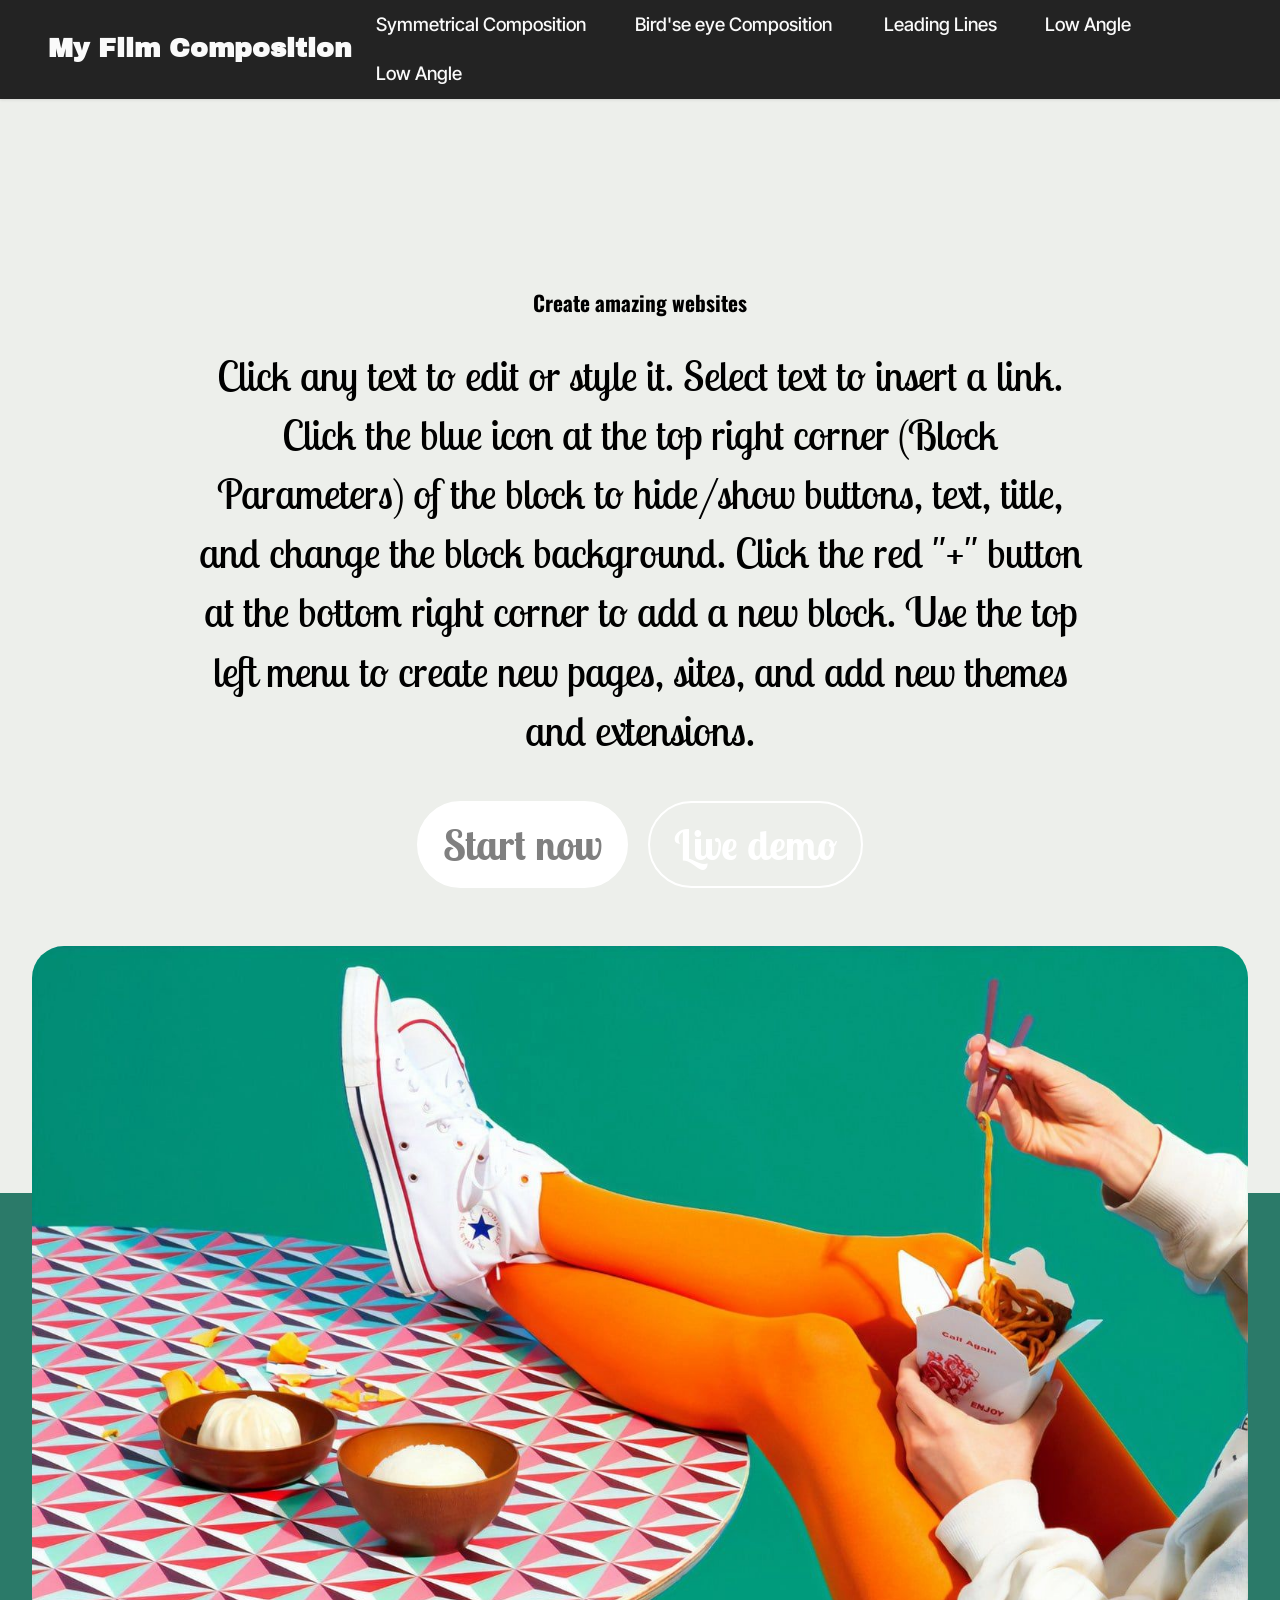
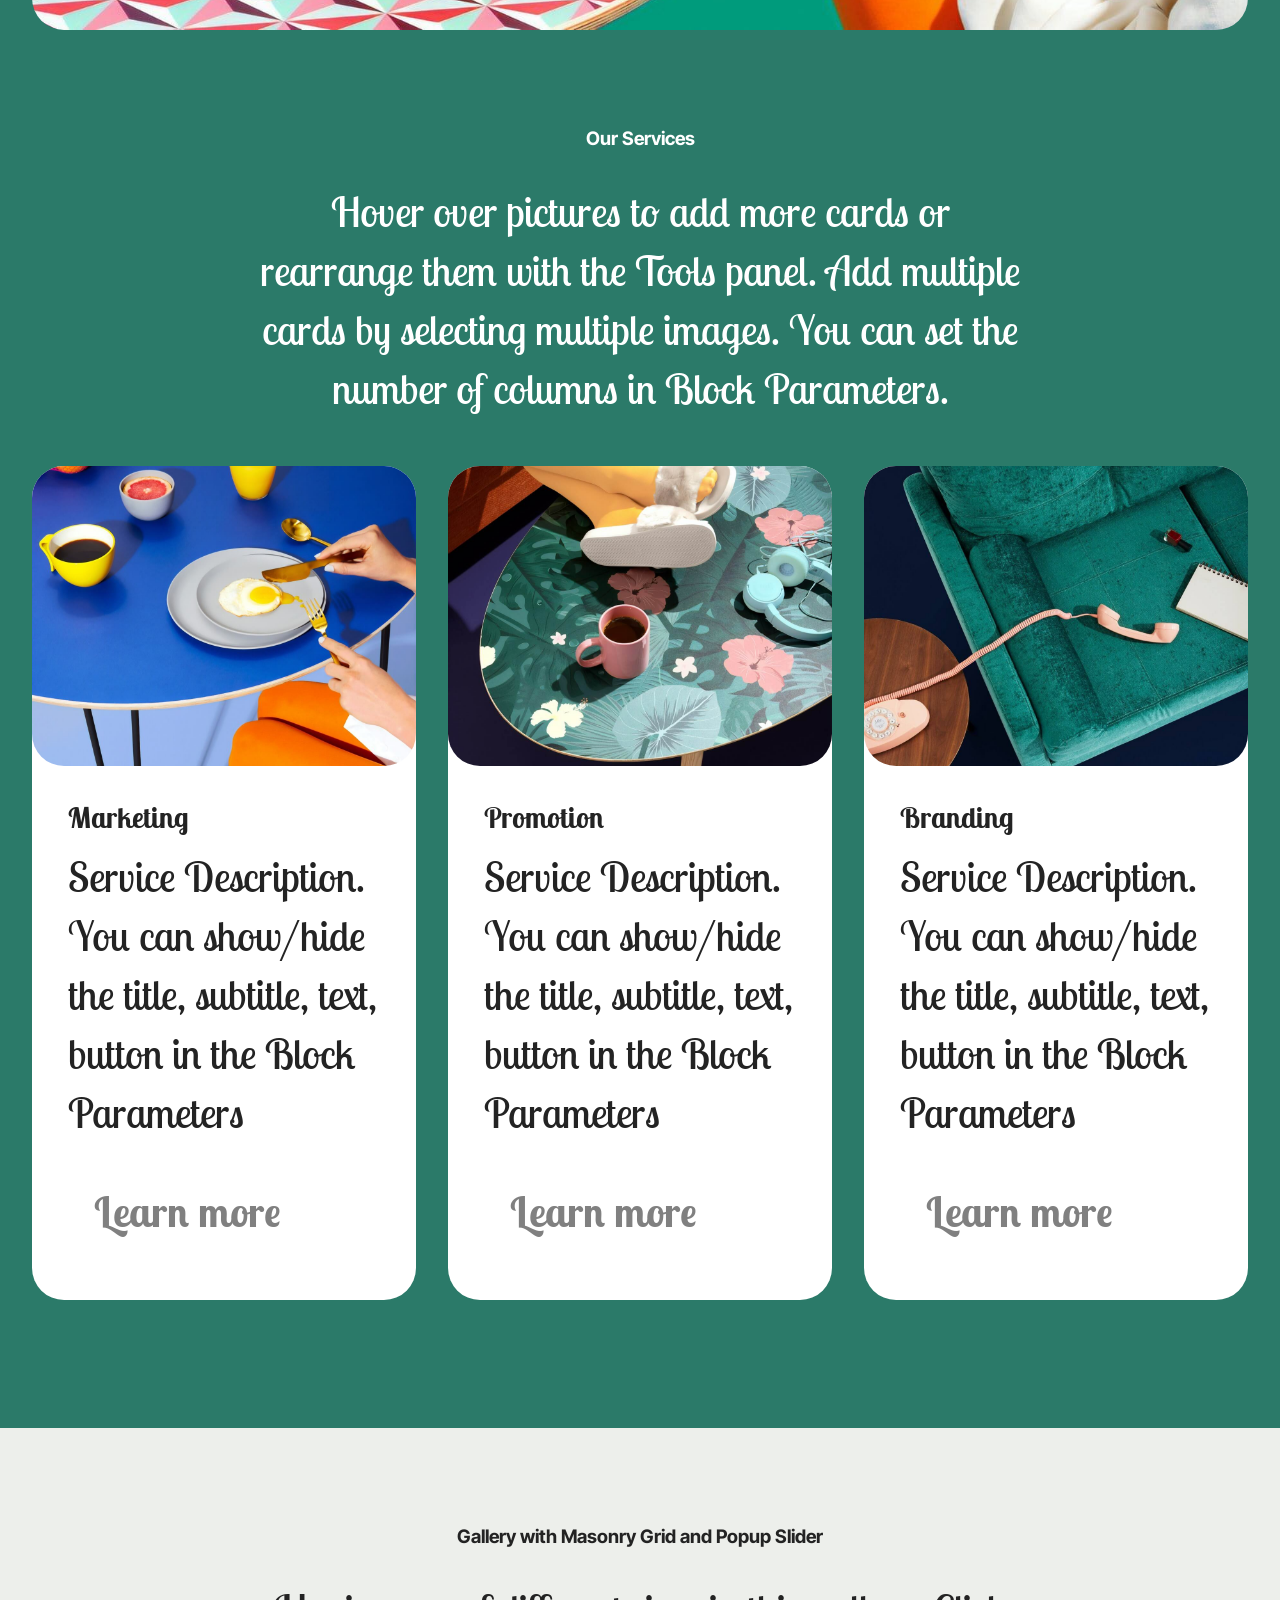
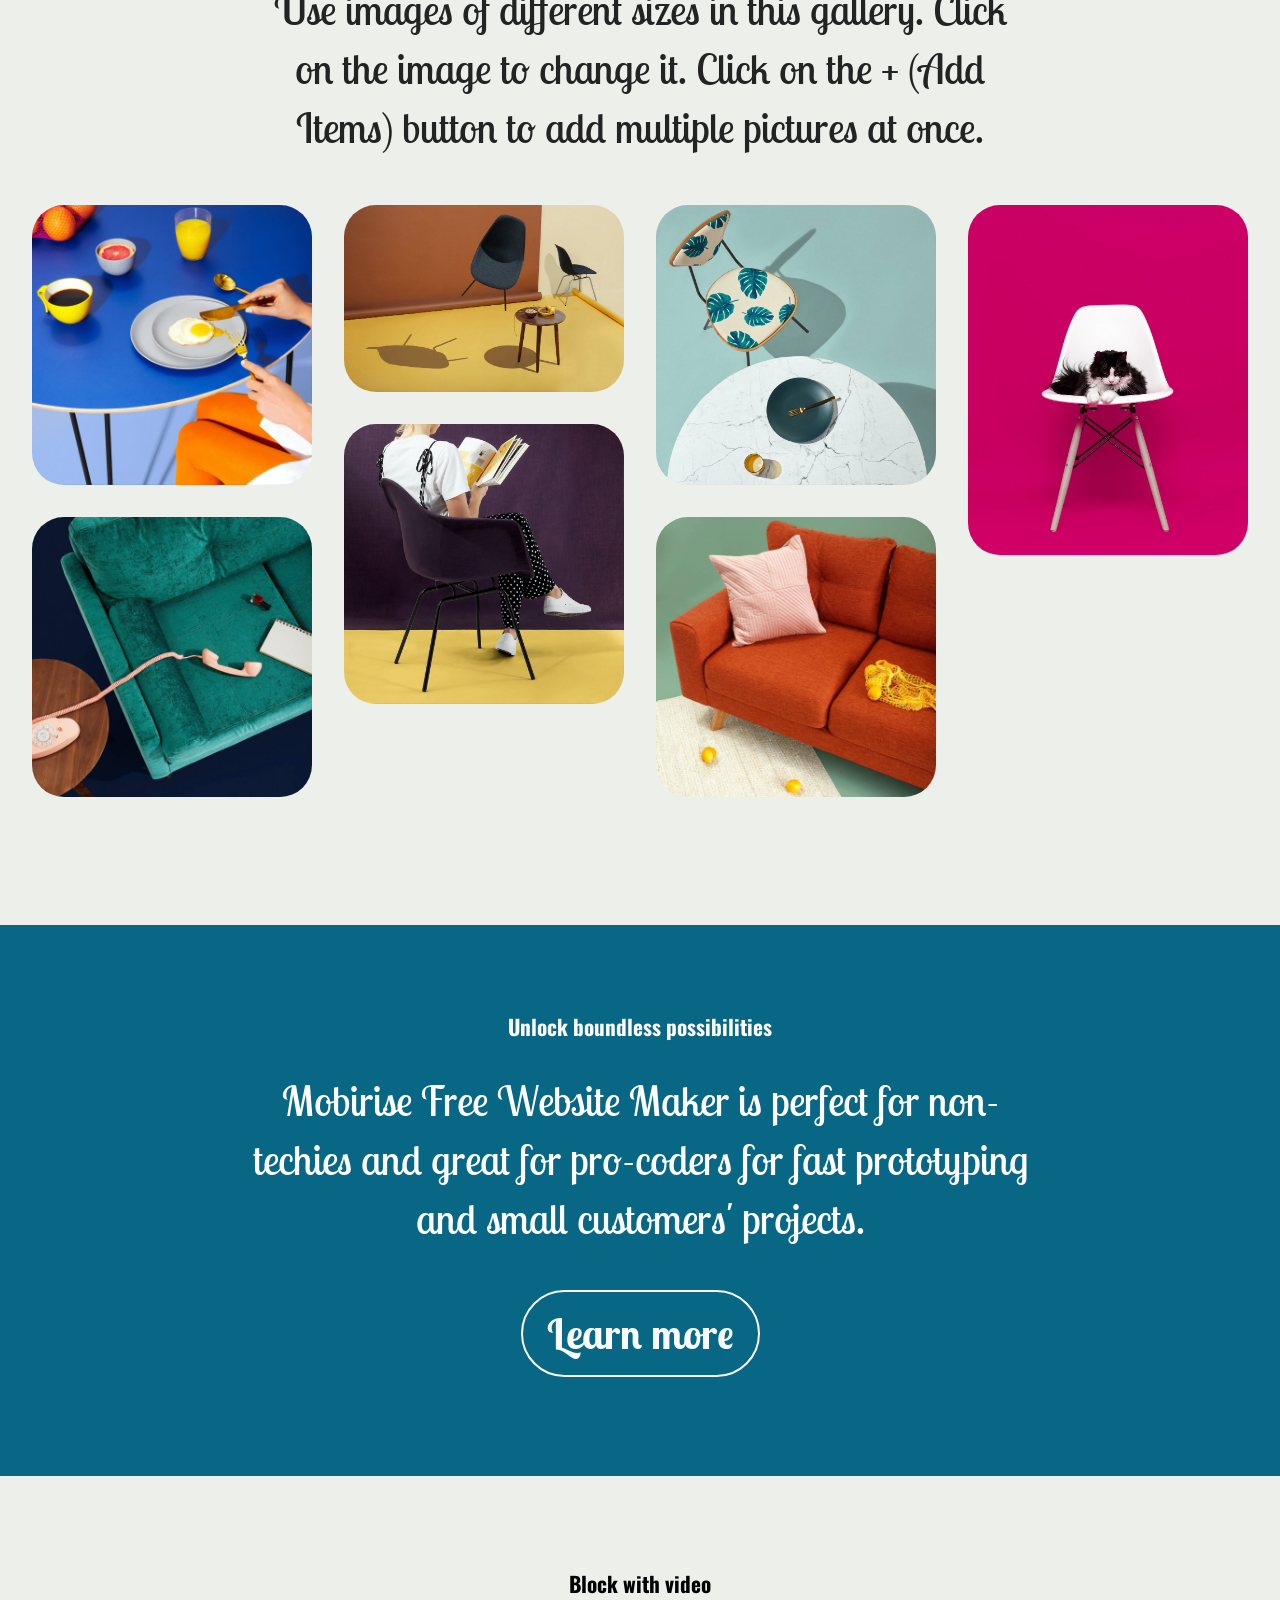
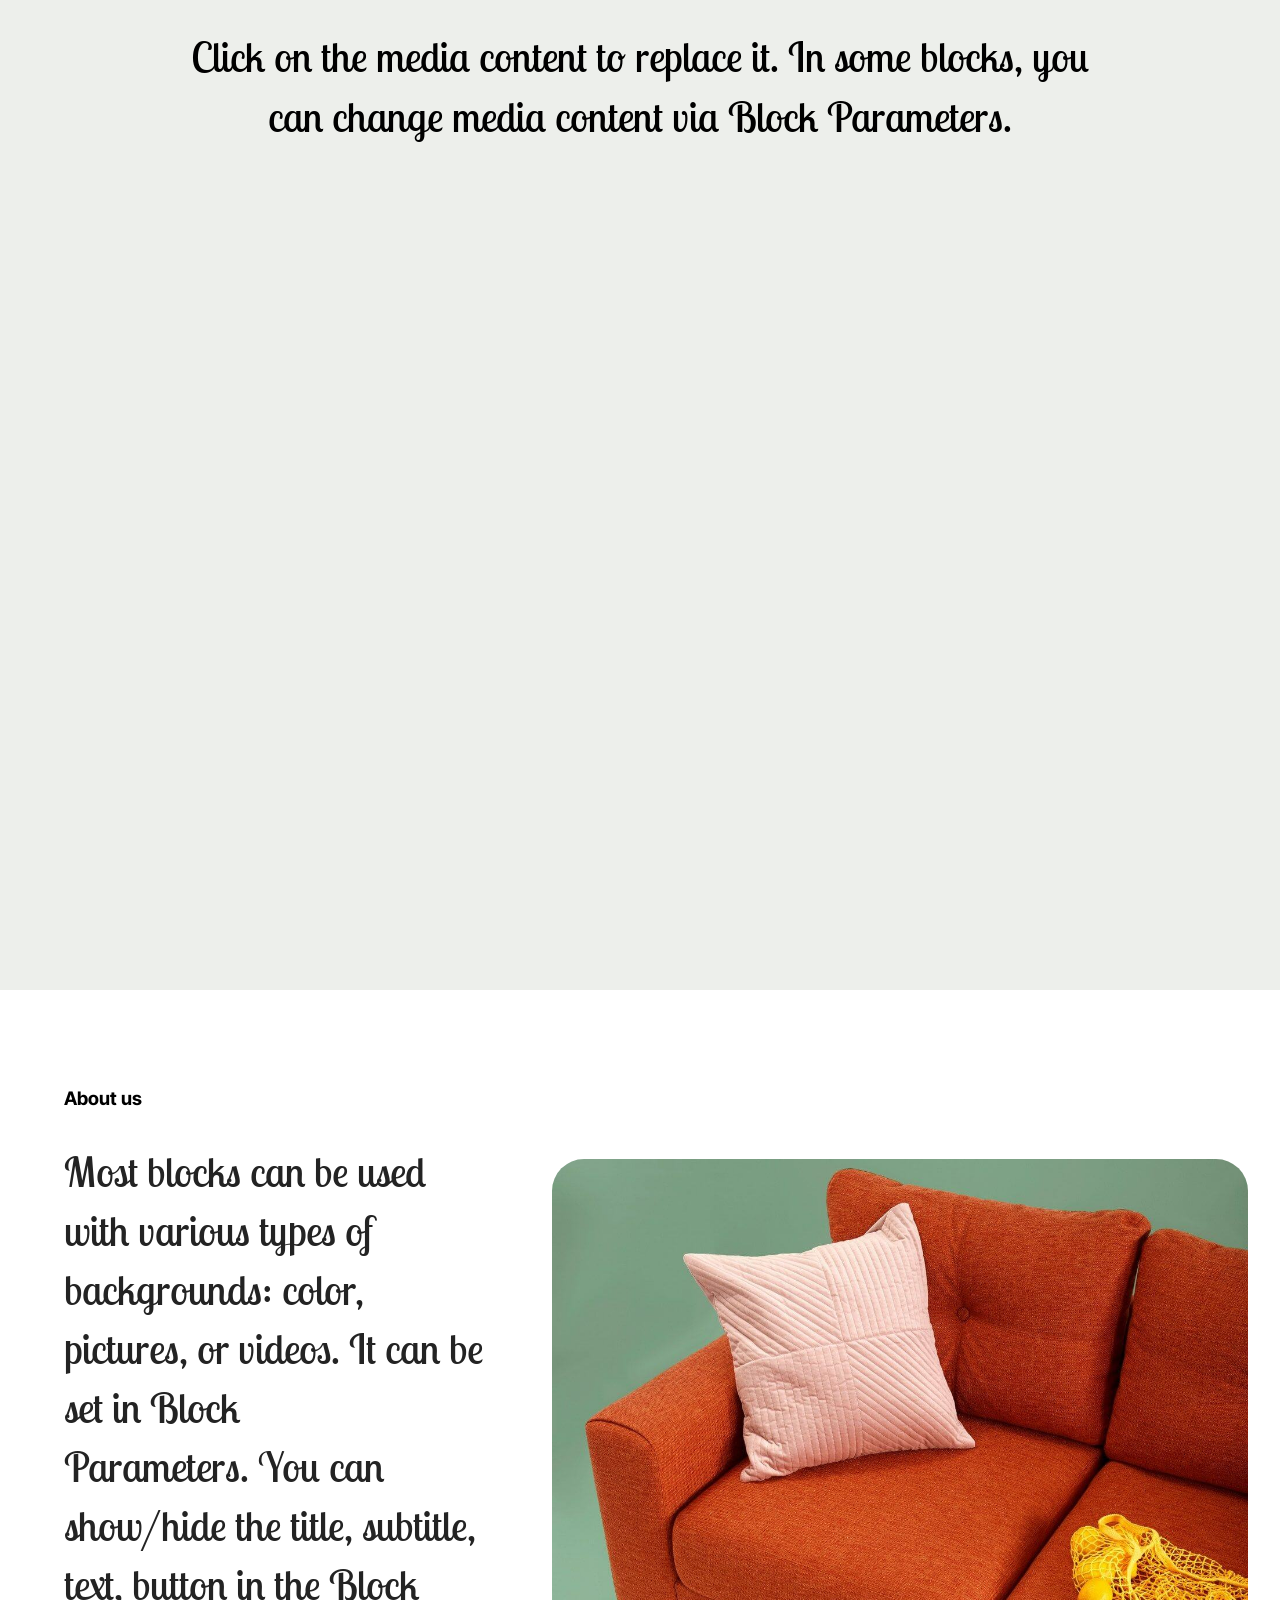
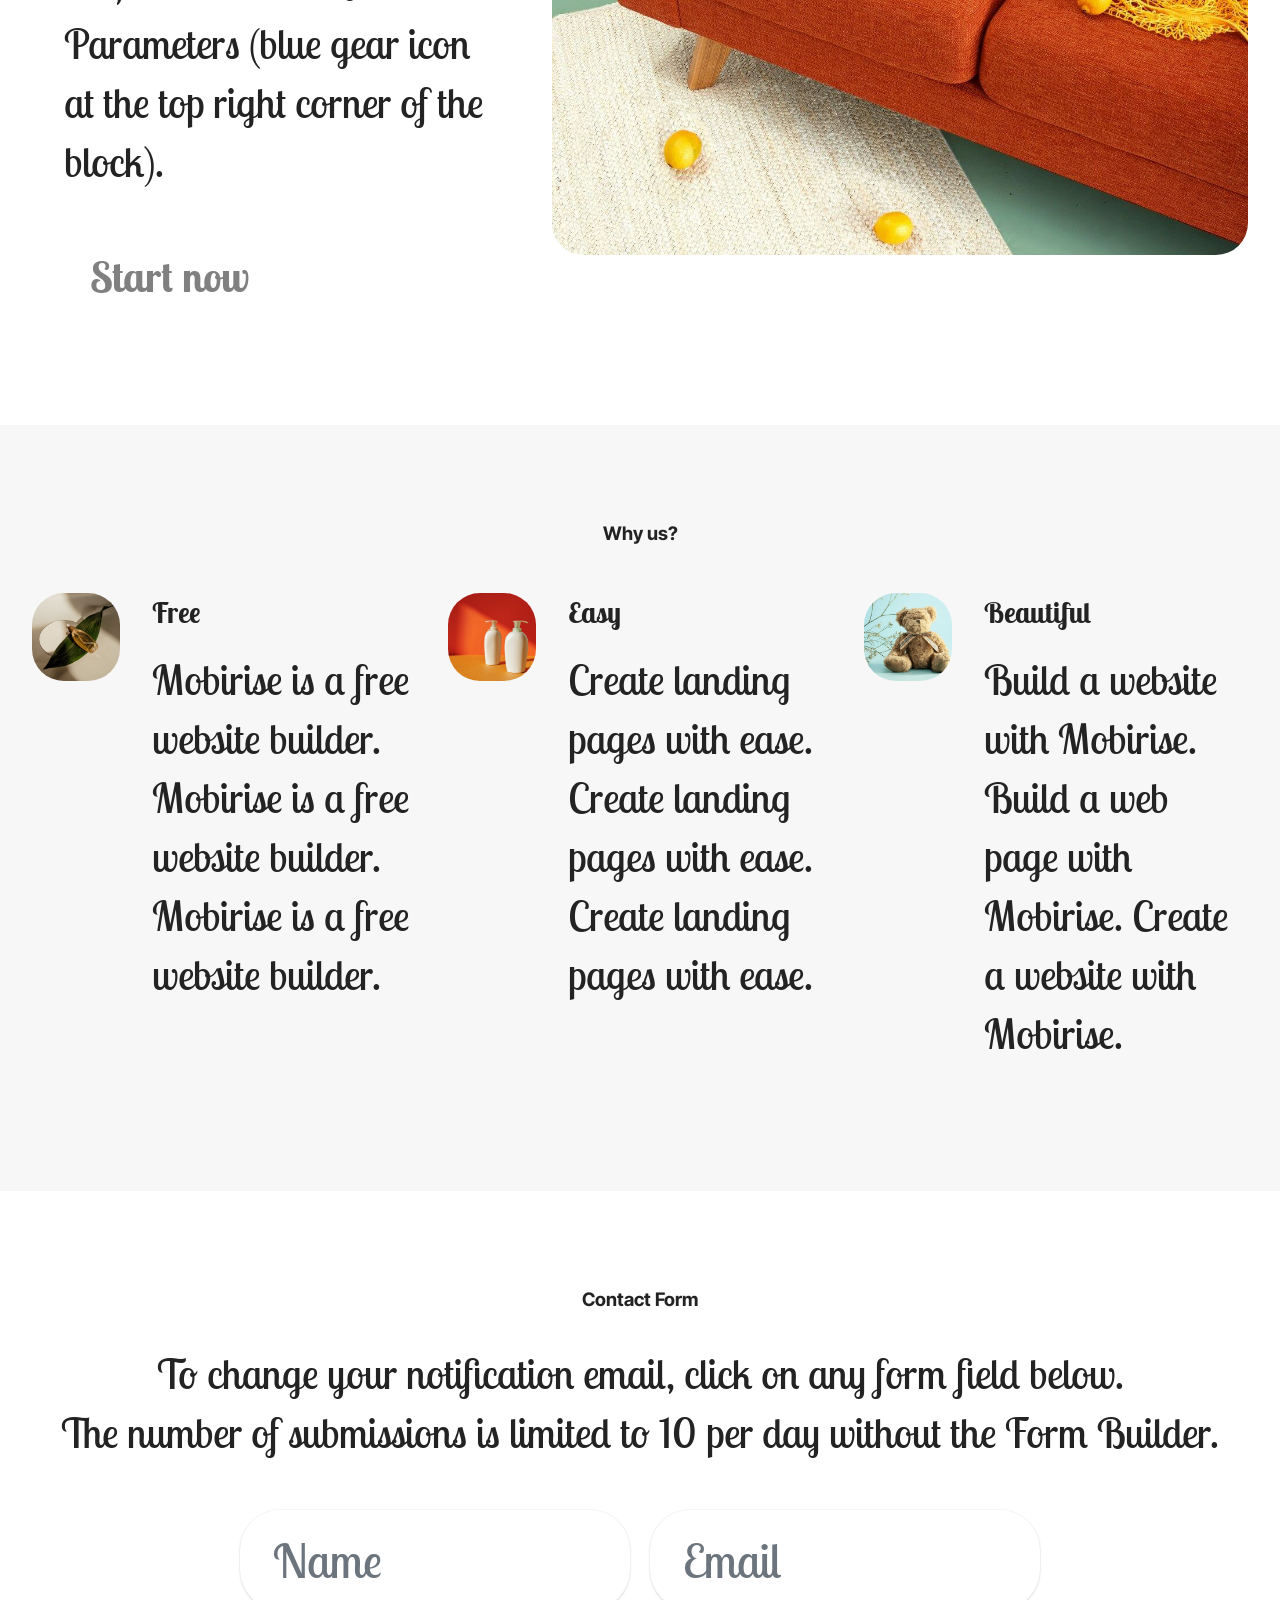
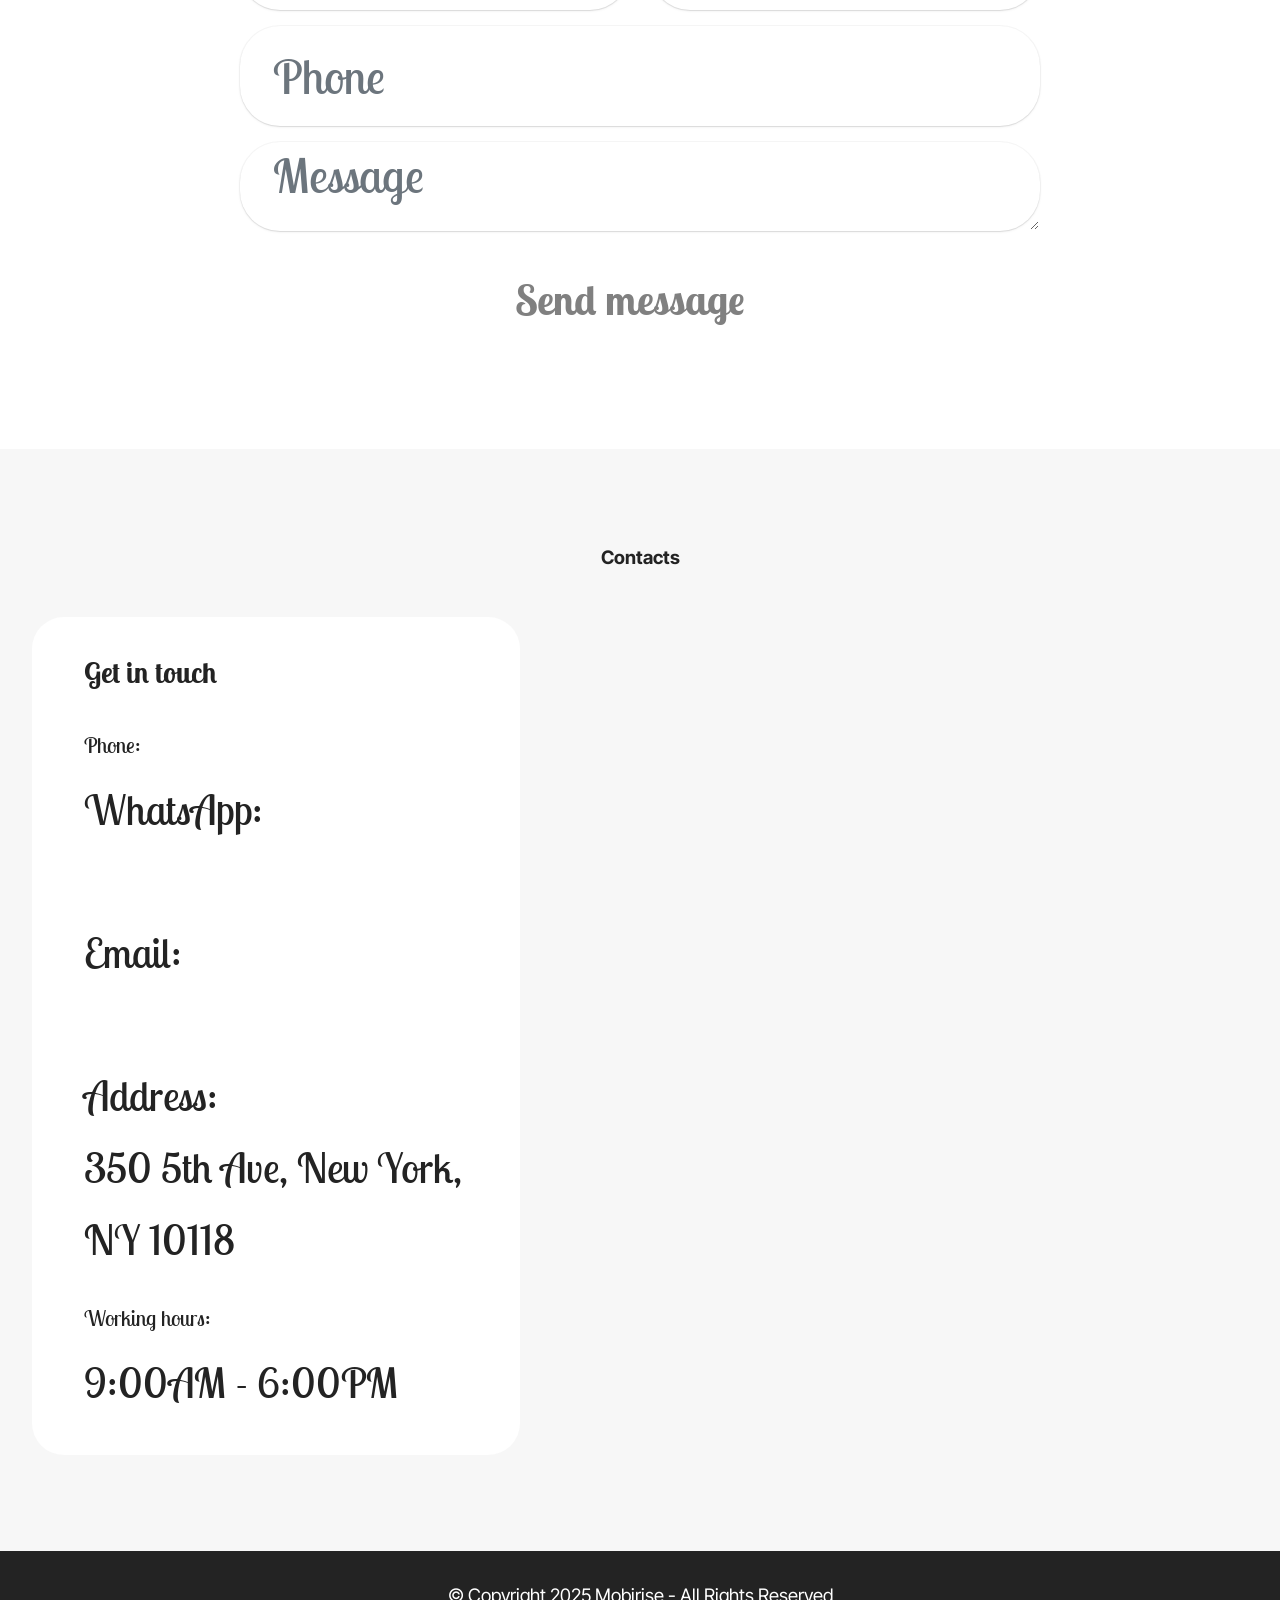
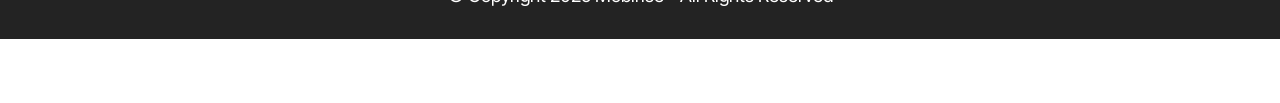
==== index.html @ 464c7217 "create github pages" ====
<!DOCTYPE html>
<html  >
<head>
  <!-- Site made with Mobirise Website Builder v6.1.12, https://mobirise.com -->
  <meta charset="UTF-8">
  <meta http-equiv="X-UA-Compatible" content="IE=edge">
  <meta name="generator" content="Mobirise v6.1.12, mobirise.com">
  <meta name="viewport" content="width=device-width, initial-scale=1, minimum-scale=1">
  <link rel="shortcut icon" href="assets/images/logo.png" type="image/x-icon">
  <meta name="description" content="">
  
  
  <title>Home</title>
  <link rel="stylesheet" href="assets/web/assets/mobirise-icons2/mobirise2.css">
  <link rel="stylesheet" href="assets/bootstrap/css/bootstrap.min.css">
  <link rel="stylesheet" href="assets/animatecss/animate.css">
  <link rel="stylesheet" href="assets/dropdown/css/style.css">
  <link rel="stylesheet" href="assets/socicon/css/styles.css">
  <link rel="stylesheet" href="assets/theme/css/style.css">
  <link rel="stylesheet" href="assets/gallery/style.css">
  <link rel="preload" href="https://fonts.googleapis.com/css?family=Oswald:200,300,400,500,600,700&display=swap" as="style" onload="this.onload=null;this.rel='stylesheet'">
  <noscript><link rel="stylesheet" href="https://fonts.googleapis.com/css?family=Oswald:200,300,400,500,600,700&display=swap"></noscript>
  <link rel="preload" href="https://fonts.googleapis.com/css?family=Inter+Tight:100,200,300,400,500,600,700,800,900,100i,200i,300i,400i,500i,600i,700i,800i,900i&display=swap" as="style" onload="this.onload=null;this.rel='stylesheet'">
  <noscript><link rel="stylesheet" href="https://fonts.googleapis.com/css?family=Inter+Tight:100,200,300,400,500,600,700,800,900,100i,200i,300i,400i,500i,600i,700i,800i,900i&display=swap"></noscript>
  <link rel="preload" href="https://fonts.googleapis.com/css?family=Lobster+Two:400,400i,700,700i&display=swap" as="style" onload="this.onload=null;this.rel='stylesheet'">
  <noscript><link rel="stylesheet" href="https://fonts.googleapis.com/css?family=Lobster+Two:400,400i,700,700i&display=swap"></noscript>
  <link rel="preload" href="https://fonts.googleapis.com/css?family=Archivo+Black:400&display=swap" as="style" onload="this.onload=null;this.rel='stylesheet'">
  <noscript><link rel="stylesheet" href="https://fonts.googleapis.com/css?family=Archivo+Black:400&display=swap"></noscript>
  <link rel="preload" as="style" href="assets/mobirise/css/mbr-additional.css?v=YV7Cbn"><link rel="stylesheet" href="assets/mobirise/css/mbr-additional.css?v=YV7Cbn" type="text/css">

  
  
  
</head>
<body>
  
  <section data-bs-version="5.1" class="menu menu1 cid-vgb3vVoBI4" once="menu" id="menu1-23">
    

    <nav class="navbar navbar-dropdown navbar-expand-lg">
        <div class="container">
            <div class="navbar-brand">
                
                <span class="navbar-caption-wrap"><a class="navbar-caption text-white display-4" href="https://mobiri.se">My Film Composition</a></span>
            </div>
            <button class="navbar-toggler" type="button" data-toggle="collapse" data-bs-toggle="collapse" data-target="#navbarSupportedContent" data-bs-target="#navbarSupportedContent" aria-controls="navbarNavAltMarkup" aria-expanded="false" aria-label="Toggle navigation">
                <div class="hamburger">
                    <span></span>
                    <span></span>
                    <span></span>
                    <span></span>
                </div>
            </button>
            <div class="collapse navbar-collapse" id="navbarSupportedContent">
                <ul class="navbar-nav nav-dropdown nav-right" data-app-modern-menu="true"><li class="nav-item"><a class="nav-link link text-white display-2" href="https://mobiri.se">Symmetrical Composition</a>
                    </li><li class="nav-item"><a class="nav-link link text-white display-2" href="https://mobiri.se">Bird'se eye Composition&nbsp;</a></li><li class="nav-item"><a class="nav-link link text-white display-2" href="https://mobiri.se">Leading Lines</a></li><li class="nav-item"><a class="nav-link link text-white display-2" href="https://mobiri.se">Low Angle</a></li><li class="nav-item"><a class="nav-link link text-white display-2" href="https://mobiri.se">Low Angle</a></li></ul>
                
                
            </div>
        </div>
    </nav>
</section>

<section data-bs-version="5.1" class="header5 cid-tJS6uM4N87" id="header05-1">
	

	
	
	<div class="topbg"></div>
	<div class="align-center container">
		<div class="row justify-content-center">
			<div class="col-md-12 col-lg-9">
				<h1 class="mbr-section-title mbr-fonts-style mb-4 display-1"><strong>Create amazing websites</strong></h1>
				<p class="mbr-text mbr-fonts-style mb-4 display-7">Click any text to edit or style it. Select text to insert a link.
<br>Click the blue icon at the top right corner (Block Parameters) of the block to hide/show buttons, text, title, and change the block background. Click the red "+" button at the bottom right corner to add a new block. Use the top left menu to create new pages, sites, and add new themes and extensions.</p>
				<div class="mbr-section-btn mt-3"><a class="btn btn-primary display-7" href="index.html#form02-6">Start now</a> <a class="btn btn-primary-outline display-7" href="index.html#gallery02-v">Live demo</a></div>
			</div>
		</div>
		<div class="row mt-5 justify-content-center">
			<div class="col-12 col-lg-12">
				<img src="assets/images/11.jpg" alt="Mobirise Website Builder" title="">
			</div>
		</div>
	</div>
</section>

<section data-bs-version="5.1" class="features4 cid-tMlEXTHLbS" id="features04-w">
	
	
	<div class="container">
		<div class="row justify-content-center">
			<div class="col-12 content-head">
				<div class="mbr-section-head mb-5">
					<h4 class="mbr-section-title mbr-fonts-style align-center mb-0 display-2"><strong>Our Services</strong></h4>
					<h5 class="mbr-section-subtitle mbr-fonts-style align-center mb-0 mt-4 display-7">Hover over pictures to add more cards or rearrange them with the Tools panel. Add multiple cards by selecting multiple images. You can set the number of columns in Block Parameters.</h5>
					
				</div>
			</div>
		</div>
		<div class="row">
			<div class="item features-image col-12 col-md-6 col-lg-4">
				<div class="item-wrapper">
					<div class="item-img">
						<img src="assets/images/gallery03.jpg" alt="Mobirise Website Builder">
					</div>
					<div class="item-content">
						<h5 class="item-title mbr-fonts-style display-5">
							<strong>Marketing</strong>
						</h5>
						
						<p class="mbr-text mbr-fonts-style display-7">
							Service Description. You can show/hide the title, subtitle, text, button in the Block Parameters
						</p>
						<div class="mbr-section-btn item-footer"><a href="" class="btn item-btn btn-primary display-7">Learn more</a></div>
					</div>

				</div>
			</div>
			<div class="item features-image col-12 col-md-6 col-lg-4">
				<div class="item-wrapper">
					<div class="item-img">
						<img src="assets/images/gallery05.jpg" alt="Mobirise Website Builder">
					</div>
					<div class="item-content">
						<h5 class="item-title mbr-fonts-style display-5">
							<strong>Promotion</strong>
						</h5>
						
						<p class="mbr-text mbr-fonts-style display-7">
							Service Description. You can show/hide the title, subtitle, text, button in the Block Parameters
						</p>
						<div class="mbr-section-btn item-footer"><a href="" class="btn item-btn btn-primary display-7">Learn more</a></div>
					</div>
				</div>
			</div>
			<div class="item features-image col-12 col-md-6 col-lg-4">
				<div class="item-wrapper">
					<div class="item-img">
						<img src="assets/images/gallery02.jpg" alt="Mobirise Website Builder">
					</div>
					<div class="item-content">
						<h5 class="item-title mbr-fonts-style display-5">
							<strong>Branding</strong>
						</h5>
						
						<p class="mbr-text mbr-fonts-style display-7">
							Service Description. You can show/hide the title, subtitle, text, button in the Block Parameters<br>
						</p>
						<div class="mbr-section-btn item-footer"><a href="" class="btn item-btn btn-primary display-7">Learn more</a></div>
					</div>
				</div>
			</div>
		</div>
	</div>
</section>

<section data-bs-version="5.1" class="gallery1 mbr-gallery cid-tMlDYtQ5fF" id="gallery02-v">
    

    
    

    <div class="container-fluid">
        <div class="row justify-content-center">
            <div class="col-12 content-head">
                <div class="mbr-section-head mb-5">
                    <h3 class="mbr-section-title mbr-fonts-style align-center m-0 display-2"><strong>Gallery with Masonry Grid and Popup Slider</strong></h3>
                    <h4 class="mbr-section-subtitle mbr-fonts-style align-center mb-0 mt-4 display-7">Use images of different sizes in this gallery. Click on the image to change it. Click on the + (Add Items) button to add multiple pictures at once.</h4>
                </div>
            </div>
        </div>
        <div class="row mbr-gallery mbr-masonry" data-masonry="{&quot;percentPosition&quot;: true }">
            <div class="col-12 col-md-6 col-lg-3 item gallery-image">
                <div class="item-wrapper" data-toggle="modal" data-bs-toggle="modal" data-target="#vgifbFQbcs-modal" data-bs-target="#vgifbFQbcs-modal">
                    <img class="w-100" src="assets/images/gallery03.jpg" alt="Mobirise Website Builder" data-slide-to="0" data-bs-slide-to="0" data-target="#lb-vgifbFQbcs" data-bs-target="#lb-vgifbFQbcs">
                    <div class="icon-wrapper">
                        <span class="mobi-mbri mobi-mbri-search mbr-iconfont mbr-iconfont-btn"></span>
                    </div>
                </div>
                
            </div>
            <div class="col-12 col-md-6 col-lg-3 item gallery-image">
                <div class="item-wrapper" data-toggle="modal" data-bs-toggle="modal" data-target="#vgifbFQbcs-modal" data-bs-target="#vgifbFQbcs-modal">
                    <img class="w-100" src="assets/images/gallery13.jpg" alt="Mobirise Website Builder" data-slide-to="1" data-bs-slide-to="1" data-target="#lb-vgifbFQbcs" data-bs-target="#lb-vgifbFQbcs">
                    <div class="icon-wrapper">
                        <span class="mobi-mbri mobi-mbri-search mbr-iconfont mbr-iconfont-btn"></span>
                    </div>
                </div>
                
            </div>
            <div class="col-12 col-md-6 col-lg-3 item gallery-image">
                <div class="item-wrapper" data-toggle="modal" data-bs-toggle="modal" data-target="#vgifbFQbcs-modal" data-bs-target="#vgifbFQbcs-modal">
                    <img class="w-100" src="assets/images/gallery10.jpg" alt="Mobirise Website Builder" data-slide-to="2" data-bs-slide-to="2" data-target="#lb-vgifbFQbcs" data-bs-target="#lb-vgifbFQbcs">
                    <div class="icon-wrapper">
                        <span class="mobi-mbri mobi-mbri-search mbr-iconfont mbr-iconfont-btn"></span>
                    </div>
                </div>
                
            </div>
            <div class="col-12 col-md-6 col-lg-3 item gallery-image">
                <div class="item-wrapper" data-toggle="modal" data-bs-toggle="modal" data-target="#vgifbFQbcs-modal" data-bs-target="#vgifbFQbcs-modal">
                    <img class="w-100" src="assets/images/gallery08.jpg" alt="Mobirise Website Builder" data-slide-to="3" data-bs-slide-to="3" data-target="#lb-vgifbFQbcs" data-bs-target="#lb-vgifbFQbcs">
                    <div class="icon-wrapper">
                        <span class="mobi-mbri mobi-mbri-search mbr-iconfont mbr-iconfont-btn"></span>
                    </div>
                </div>
                
            </div>
            <div class="col-12 col-md-6 col-lg-3 item gallery-image">
                <div class="item-wrapper" data-toggle="modal" data-bs-toggle="modal" data-target="#vgifbFQbcs-modal" data-bs-target="#vgifbFQbcs-modal">
                    <img class="w-100" src="assets/images/gallery06.jpg" alt="Mobirise Website Builder" data-slide-to="4" data-bs-slide-to="4" data-target="#lb-vgifbFQbcs" data-bs-target="#lb-vgifbFQbcs">
                    <div class="icon-wrapper">
                        <span class="mobi-mbri mobi-mbri-search mbr-iconfont mbr-iconfont-btn"></span>
                    </div>
                </div>
                
            </div>
            <div class="col-12 col-md-6 col-lg-3 item gallery-image">
                <div class="item-wrapper" data-toggle="modal" data-bs-toggle="modal" data-target="#vgifbFQbcs-modal" data-bs-target="#vgifbFQbcs-modal">
                    <img class="w-100" src="assets/images/gallery02.jpg" alt="Mobirise Website Builder" data-slide-to="5" data-bs-slide-to="5" data-target="#lb-vgifbFQbcs" data-bs-target="#lb-vgifbFQbcs">
                    <div class="icon-wrapper">
                        <span class="mobi-mbri mobi-mbri-search mbr-iconfont mbr-iconfont-btn"></span>
                    </div>
                </div>
                
            </div>
            <div class="col-12 col-md-6 col-lg-3 item gallery-image">
                <div class="item-wrapper" data-toggle="modal" data-bs-toggle="modal" data-target="#vgifbFQbcs-modal" data-bs-target="#vgifbFQbcs-modal">
                    <img class="w-100" src="assets/images/gallery01.jpg" alt="Mobirise Website Builder" data-slide-to="6" data-bs-slide-to="6" data-target="#lb-vgifbFQbcs" data-bs-target="#lb-vgifbFQbcs">
                    <div class="icon-wrapper">
                        <span class="mobi-mbri mobi-mbri-search mbr-iconfont mbr-iconfont-btn"></span>
                    </div>
                </div>
                
            </div>
        </div>

        <div class="modal mbr-slider" tabindex="-1" role="dialog" aria-hidden="true" id="vgifbFQbcs-modal">
            <div class="modal-dialog" role="document">
                <div class="modal-content">
                    <div class="modal-body">
                        <div class="carousel slide" id="lb-vgifbFQbcs" data-interval="5000" data-bs-interval="5000">
                            <div class="carousel-inner">
                                <div class="carousel-item active">
                                    <img class="d-block w-100" src="assets/images/gallery03.jpg" alt="Mobirise Website Builder">
                                </div>
                                <div class="carousel-item">
                                    <img class="d-block w-100" src="assets/images/gallery13.jpg" alt="Mobirise Website Builder">
                                </div>
                                <div class="carousel-item">
                                    <img class="d-block w-100" src="assets/images/gallery10.jpg" alt="Mobirise Website Builder">
                                </div>
                                <div class="carousel-item">
                                    <img class="d-block w-100" src="assets/images/gallery08.jpg" alt="Mobirise Website Builder">
                                </div>
                                <div class="carousel-item">
                                    <img class="d-block w-100" src="assets/images/gallery06.jpg" alt="Mobirise Website Builder">
                                </div>
                                <div class="carousel-item">
                                    <img class="d-block w-100" src="assets/images/gallery02.jpg" alt="Mobirise Website Builder">
                                </div>
                                <div class="carousel-item">
                                    <img class="d-block w-100" src="assets/images/gallery01.jpg" alt="Mobirise Website Builder">
                                </div>
                            </div>
                            <ol class="carousel-indicators">
                                <li data-slide-to="0" data-bs-slide-to="0" class="active" data-target="#lb-vgifbFQbcs" data-bs-target="#lb-vgifbFQbcs"></li>
                                <li data-slide-to="1" data-bs-slide-to="1" data-target="#lb-vgifbFQbcs" data-bs-target="#lb-vgifbFQbcs"></li>
                                <li data-slide-to="2" data-bs-slide-to="2" data-target="#lb-vgifbFQbcs" data-bs-target="#lb-vgifbFQbcs"></li>
                                <li data-slide-to="3" data-bs-slide-to="3" data-target="#lb-vgifbFQbcs" data-bs-target="#lb-vgifbFQbcs"></li>
                                <li data-slide-to="4" data-bs-slide-to="4" data-target="#lb-vgifbFQbcs" data-bs-target="#lb-vgifbFQbcs"></li>
                                <li data-slide-to="5" data-bs-slide-to="5" data-target="#lb-vgifbFQbcs" data-bs-target="#lb-vgifbFQbcs"></li>
                                <li data-slide-to="6" data-bs-slide-to="6" data-target="#lb-vgifbFQbcs" data-bs-target="#lb-vgifbFQbcs"></li>
                            </ol>
                            <a role="button" href="" class="close" data-dismiss="modal" data-bs-dismiss="modal" aria-label="Close">
                            </a>
                            <a class="carousel-control-prev carousel-control" role="button" data-slide="prev" data-bs-slide="prev" href="#lb-vgifbFQbcs">
                                <span class="mobi-mbri mobi-mbri-arrow-prev" aria-hidden="true"></span>
                                <span class="sr-only visually-hidden">Previous</span>
                            </a>
                            <a class="carousel-control-next carousel-control" role="button" data-slide="next" data-bs-slide="next" href="#lb-vgifbFQbcs">
                                <span class="mobi-mbri mobi-mbri-arrow-next" aria-hidden="true"></span>
                                <span class="sr-only visually-hidden">Next</span>
                            </a>
                        </div>
                    </div>
                </div>
            </div>
        </div>
    </div>
</section>

<section data-bs-version="5.1" class="header09 cid-tLAX5BnXkJ" id="header09-q">
	
	
	<div class="container">
		<div class="row">
			<div class="content-wrap col-12 col-md-8">
				<h1 class="mbr-section-title mbr-fonts-style mbr-white mb-4 display-1"><strong>Unlock boundless possibilities</strong></h1>
				
				<p class="mbr-fonts-style mbr-text mbr-white mb-4 display-7">
					Mobirise Free Website Maker is perfect for non-techies and great for pro-coders for fast prototyping and small customers' projects.
				</p>
				<div class="mbr-section-btn"><a class="btn btn-white-outline display-7" href="https://mobiri.se">Learn more</a></div>
			</div>
		</div>
	</div>
</section>

<section data-bs-version="5.1" class="header7 cid-tLeaLmEeFr" id="header07-h">
  

  
  
  
  <div class="align-center container">
    <div class="row justify-content-center">
      <div class="col-md-12 col-lg-9 mb-5">
        <h1 class="mbr-section-title mbr-fonts-style display-1"><strong>Block with video</strong>
        </h1>
        <p class="mbr-text mbr-fonts-style mt-4 display-7">
          Click on the media content to replace it. In some blocks, you can change media content via Block Parameters.
        </p>
        
      </div>
    </div>

    <div class="row justify-content-center">
      <div class="mbr-figure col-12 col-md-12"><iframe class="mbr-embedded-video" src="https://www.youtube.com/embed/sGpPgQeEyOc?rel=0&amp;amp;mute=1&amp;showinfo=0&amp;autoplay=1&amp;loop=1&amp;playlist=sGpPgQeEyOc" width="1280" height="720" frameborder="0" allowfullscreen></iframe></div>
    </div>
  </div>
</section>

<section data-bs-version="5.1" class="header1 cid-tJS9vXDdRK" id="header01-7">
	

	
	

	<div class="container">
		<div class="row justify-content-center">
			<div class="col-12 col-md-12 col-lg-7 image-wrapper">
				<img class="w-100" src="assets/images/gallery01.jpg" alt="Mobirise Website Builder">
			</div>
			<div class="col-12 col-lg col-md-12">
				<div class="text-wrapper align-left">
					<h1 class="mbr-section-title mbr-fonts-style mb-4 display-2"><strong>About us</strong></h1>
					<p class="mbr-text mbr-fonts-style mb-4 display-7">
						Most blocks can be used with various types of backgrounds: color, pictures, or videos. It can be set in Block Parameters.&nbsp;You can show/hide the title, subtitle, text, button in the Block Parameters (blue gear icon at the top right corner of the block).&nbsp;</p>
					<div class="mbr-section-btn mt-3"><a class="btn btn-primary display-7" href="https://mobiri.se">Start now</a></div>
				</div>
			</div>
		</div>
	</div>
</section>

<section data-bs-version="5.1" class="features15 cid-tLek7gQhG7" id="features015-m">
	

	
	
	<div class="container">
		<div class="mbr-section-head mb-5">
			<h4 class="mbr-section-title mbr-fonts-style align-center mb-0 display-2">
			  <strong>Why us?</strong></h4>
			
		  </div>
		<div class="row justify-content-center">
			<div class="item features-without-image col-12 col-lg-4">
				<div class="item-wrapper">
					<div class="img-wrapper">
						<img src="assets/images/shop1.jpg" alt="Mobirise Website Builder">
					</div>
					<div class="card-box">
						<h4 class="card-title mbr-fonts-style mb-3 display-5">
							<strong>Free</strong></h4>
						<h5 class="card-text mbr-fonts-style display-7">
							Mobirise is a free website builder. Mobirise is a free website builder. Mobirise is a free website builder.</h5>
					</div>
				</div>
			</div>
			<div class="item features-without-image col-12 col-lg-4">
				<div class="item-wrapper">
					<div class="img-wrapper">
						<img src="assets/images/shop2.jpg" alt="Mobirise Website Builder">
					</div>
					<div class="card-box">
						<h4 class="card-title mbr-fonts-style mb-3 display-5">
							<strong>Easy</strong></h4>
						<h5 class="card-text mbr-fonts-style display-7">
							Create landing pages with ease. Create landing pages with ease. Create landing pages with ease.<br><br></h5>
					</div>
				</div>
			</div>
			<div class="item features-without-image col-12 col-lg-4">
				<div class="item-wrapper">
					<div class="img-wrapper">
						<img src="assets/images/shop3.jpg" alt="Mobirise Website Builder">
					</div>
					<div class="card-box">
						<h4 class="card-title mbr-fonts-style mb-3 display-5">
							<strong>Beautiful</strong></h4>
						<h5 class="card-text mbr-fonts-style display-7">
							Build a website with Mobirise. Build a web page with Mobirise. Create a website with Mobirise.</h5>
					</div>
				</div>
			</div>
		</div>
	</div>
</section>

<section data-bs-version="5.1" class="form5 cid-tJS9pBcTSa" id="form02-6">
    
    
    <div class="container">
        <div class="mbr-section-head mb-5">
            <h3 class="mbr-section-title mbr-fonts-style align-center mb-0 display-2">
                <strong>Contact Form</strong></h3>
            <h4 class="mbr-section-subtitle mbr-fonts-style align-center mb-0 mt-4 display-7">To change your notification email, click on any form field below.
<div>The number of submissions is limited to 10 per day without the Form Builder.</div></h4>
        </div>
        <div class="row justify-content-center mt-4">
            <div class="col-lg-8 mx-auto mbr-form" data-form-type="formoid">
                <form action="https://mobirise.eu/" method="POST" class="mbr-form form-with-styler" data-form-title="Form Name"><input type="hidden" name="email" data-form-email="true" value="3XVCpi0D7E2KkG/jWIAMeldDr5DflPBEH3zA8+BGq7LogwvgXGWP8mJzhzg/aREriXx7KLOPr1YLtqJZxGGQhu6hMKKDWwiJuguxnoL2iDiwvytYsQJr/PRgm7le0Y1V">
                    <div class="row">
                        <div hidden="hidden" data-form-alert="" class="alert alert-success col-12">Thanks for filling out the form!</div>
                        <div hidden="hidden" data-form-alert-danger="" class="alert alert-danger col-12">
                            Oops...! some problem!
                        </div>
                    </div>
                    <div class="dragArea row">
                        <div class="col-md col-sm-12 form-group mb-3" data-for="name">
                            <input type="text" name="name" placeholder="Name" data-form-field="name" class="form-control" value="" id="name-form02-6">
                        </div>
                        <div class="col-md col-sm-12 form-group mb-3" data-for="email">
                            <input type="email" name="email" placeholder="Email" data-form-field="email" class="form-control" value="" id="email-form02-6">
                        </div>
                        <div class="col-12 form-group mb-3" data-for="phone">
                            <input type="tel" name="phone" placeholder="Phone" data-form-field="phone" class="form-control" value="" id="phone-form02-6">
                        </div>
                        <div class="col-12 form-group mb-3" data-for="textarea">
                            <textarea name="textarea" placeholder="Message" data-form-field="textarea" class="form-control" id="textarea-form02-6"></textarea>
                        </div>
                        <div class="col-lg-12 col-md-12 col-sm-12 align-center mbr-section-btn">
                            <button type="submit" class="btn btn-primary display-7">Send message</button>
                        </div>
                    </div>
                </form>
            </div>
        </div>
    </div>
</section>

<section data-bs-version="5.1" class="contacts2 map1 cid-tLdYHD757A" id="contacts02-9">

    

    
    <div class="container">
        <div class="mbr-section-head mb-5">
            <h3 class="mbr-section-title mbr-fonts-style align-center mb-0 display-2">
                <strong>Contacts</strong>
            </h3>
            
        </div>
        <div class="row justify-content-center mt-4">
            <div class="card col-12 col-md-5">
                <div class="card-wrapper">
                    <div class="text-wrapper">
                        <h5 class="cardTitle mbr-fonts-style mb-2 display-5">
                        <strong>Get in touch</strong></h5>
                    <ul class="list mbr-fonts-style display-7">
                        <li class="mbr-text item-wrap"><span style="font-size: 1.4rem;">Phone: </span><a href="tel:+12345678910" class="text-primary" style="font-size: 1.4rem;">0 (800) 123 45 67</a><br></li>
                        <li class="mbr-text item-wrap">WhatsApp: <a href="https://wa.me/12345678910" class="text-primary">0 (800) 123 45 67</a></li>
                        <li class="mbr-text item-wrap">Email: <a href="mailto:info@site.com" class="text-primary">info@site.com</a></li><li class="mbr-text item-wrap"><br></li>
                        <li class="mbr-text item-wrap">Address: </li><li class="mbr-text item-wrap">350 5th Ave, New York, NY 10118</li><li class="mbr-text item-wrap"><span style="font-size: 1.4rem;">Working hours:</span><br></li><li class="mbr-text item-wrap">9:00AM - 6:00PM</li>
                    </ul>
                    </div>
                </div>
            </div>
            <div class="map-wrapper col-12 col-md-7">
                <div class="google-map"><iframe frameborder="0" style="border:0" src="https://www.google.com/maps/embed?pb=!1m14!1m8!1m3!1d6045.3003145248895!2d-73.9884657!3d40.7477229!3m2!1i1024!2i768!4f13.1!3m3!1m2!1s0x89c259a9ac1f1b85%3A0x7e33d1c0e7af3be4!2zMzUwIDV0aCBBdmUsIE5ldyBZb3JrLCBOWSAxMDExOCwg0KHQqNCQ!5e0!3m2!1sru!2sru!4v1689597362021!5m2!1sen!2sen" allowfullscreen=""></iframe></div>
            </div>
        </div>
    </div>
</section>

<section data-bs-version="5.1" class="footer4 cid-vg4W70FBnb" once="footers" id="footer04-20">

    

    

    <div class="container">
        <div class="media-container-row align-center mbr-white">
            <div class="col-12">
                <p class="mbr-text mb-0 mbr-fonts-style display-2">
                    © Copyright 2025 Mobirise - All Rights Reserved
                </p>
            </div>
        </div>
    </div>
</section><section class="display-7" style="padding: 0;align-items: center;justify-content: center;flex-wrap: wrap;    align-content: center;display: flex;position: relative;height: 4rem;"><a href="https://mobiri.se/4654940" style="flex: 1 1;height: 4rem;position: absolute;width: 100%;z-index: 1;"><img alt="" style="height: 4rem;" src="[data-uri]"></a><p style="margin: 0;text-align: center;" class="display-7">&#8204;</p><a style="z-index:1" href="https://mobirise.com/offline-website-builder.html">Offline Website Builder</a></section><script src="assets/bootstrap/js/bootstrap.bundle.min.js"></script>  <script src="assets/smoothscroll/smooth-scroll.js"></script>  <script src="assets/ytplayer/index.js"></script>  <script src="assets/dropdown/js/navbar-dropdown.js"></script>  <script src="assets/masonry/masonry.pkgd.min.js"></script>  <script src="assets/imagesloaded/imagesloaded.pkgd.min.js"></script>  <script src="assets/theme/js/script.js"></script>  <script src="assets/gallery/player.min.js"></script>  <script src="assets/gallery/script.js"></script>  <script src="assets/formoid/formoid.min.js"></script>  
  
  
 <div id="scrollToTop" class="scrollToTop mbr-arrow-up"><a style="text-align: center;"><i class="mbr-arrow-up-icon mbr-arrow-up-icon-cm cm-icon cm-icon-smallarrow-up"></i></a></div>
    <input name="animation" type="hidden">
  </body>
</html>
---- assets/web/assets/mobirise-icons2/mobirise2.css ----
@font-face {
  font-family: 'Moririse2';
  font-display: swap;
  src:  url('mobirise2.eot?f2bix4');
  src:  url('mobirise2.eot?f2bix4#iefix') format('embedded-opentype'),
    url('mobirise2.woff2?f2bix4') format('woff2'),
    url('mobirise2.woff?f2bix4') format('woff'),
    url('mobirise2.ttf?f2bix4') format('truetype'),
    url('mobirise2.svg?f2bix4#mobirise2') format('svg');
  font-weight: normal;
  font-style: normal;
}

[class^="mobi-"], [class*=" mobi-"] {
  /* use !important to prevent issues with browser extensions that change fonts */
  font-family: 'Moririse2' !important;
  speak: none;
  font-style: normal;
  font-weight: normal;
  font-variant: normal;
  text-transform: none;
  line-height: 1;

  /* Better Font Rendering =========== */
  -webkit-font-smoothing: antialiased;
  -moz-osx-font-smoothing: grayscale;
}

.mobi-mbri-add-submenu:before {
  content: "\e900";
}
.mobi-mbri-alert:before {
  content: "\e901";
}
.mobi-mbri-align-center:before {
  content: "\e902";
}
.mobi-mbri-align-justify:before {
  content: "\e903";
}
.mobi-mbri-align-left:before {
  content: "\e904";
}
.mobi-mbri-align-right:before {
  content: "\e905";
}
.mobi-mbri-android:before {
  content: "\e906";
}
.mobi-mbri-apple:before {
  content: "\e907";
}
.mobi-mbri-arrow-down:before {
  content: "\e908";
}
.mobi-mbri-arrow-next:before {
  content: "\e909";
}
.mobi-mbri-arrow-prev:before {
  content: "\e90a";
}
.mobi-mbri-arrow-up:before {
  content: "\e90b";
}
.mobi-mbri-bold:before {
  content: "\e90c";
}
.mobi-mbri-bookmark:before {
  content: "\e90d";
}
.mobi-mbri-bootstrap:before {
  content: "\e90e";
}
.mobi-mbri-briefcase:before {
  content: "\e90f";
}
.mobi-mbri-browse:before {
  content: "\e910";
}
.mobi-mbri-bulleted-list:before {
  content: "\e911";
}
.mobi-mbri-calendar:before {
  content: "\e912";
}
.mobi-mbri-camera:before {
  content: "\e913";
}
.mobi-mbri-cart-add:before {
  content: "\e914";
}
.mobi-mbri-cart-full:before {
  content: "\e915";
}
.mobi-mbri-cash:before {
  content: "\e916";
}
.mobi-mbri-change-style:before {
  content: "\e917";
}
.mobi-mbri-chat:before {
  content: "\e918";
}
.mobi-mbri-clock:before {
  content: "\e919";
}
.mobi-mbri-close:before {
  content: "\e91a";
}
.mobi-mbri-cloud:before {
  content: "\e91b";
}
.mobi-mbri-code:before {
  content: "\e91c";
}
.mobi-mbri-contact-form:before {
  content: "\e91d";
}
.mobi-mbri-credit-card:before {
  content: "\e91e";
}
.mobi-mbri-cursor-click:before {
  content: "\e91f";
}
.mobi-mbri-cust-feedback:before {
  content: "\e920";
}
.mobi-mbri-database:before {
  content: "\e921";
}
.mobi-mbri-delivery:before {
  content: "\e922";
}
.mobi-mbri-desktop:before {
  content: "\e923";
}
.mobi-mbri-devices:before {
  content: "\e924";
}
.mobi-mbri-down:before {
  content: "\e925";
}
.mobi-mbri-download-2:before {
  content: "\e926";
}
.mobi-mbri-download:before {
  content: "\e927";
}
.mobi-mbri-drag-n-drop-2:before {
  content: "\e928";
}
.mobi-mbri-drag-n-drop:before {
  content: "\e929";
}
.mobi-mbri-edit-2:before {
  content: "\e92a";
}
.mobi-mbri-edit:before {
  content: "\e92b";
}
.mobi-mbri-error:before {
  content: "\e92c";
}
.mobi-mbri-extension:before {
  content: "\e92d";
}
.mobi-mbri-features:before {
  content: "\e92e";
}
.mobi-mbri-file:before {
  content: "\e92f";
}
.mobi-mbri-flag:before {
  content: "\e930";
}
.mobi-mbri-folder:before {
  content: "\e931";
}
.mobi-mbri-gift:before {
  content: "\e932";
}
.mobi-mbri-github:before {
  content: "\e933";
}
.mobi-mbri-globe-2:before {
  content: "\e934";
}
.mobi-mbri-globe:before {
  content: "\e935";
}
.mobi-mbri-growing-chart:before {
  content: "\e936";
}
.mobi-mbri-hearth:before {
  content: "\e937";
}
.mobi-mbri-help:before {
  content: "\e938";
}
.mobi-mbri-home:before {
  content: "\e939";
}
.mobi-mbri-hot-cup:before {
  content: "\e93a";
}
.mobi-mbri-idea:before {
  content: "\e93b";
}
.mobi-mbri-image-gallery:before {
  content: "\e93c";
}
.mobi-mbri-image-slider:before {
  content: "\e93d";
}
.mobi-mbri-info:before {
  content: "\e93e";
}
.mobi-mbri-italic:before {
  content: "\e93f";
}
.mobi-mbri-key:before {
  content: "\e940";
}
.mobi-mbri-laptop:before {
  content: "\e941";
}
.mobi-mbri-layers:before {
  content: "\e942";
}
.mobi-mbri-left-right:before {
  content: "\e943";
}
.mobi-mbri-left:before {
  content: "\e944";
}
.mobi-mbri-letter:before {
  content: "\e945";
}
.mobi-mbri-like:before {
  content: "\e946";
}
.mobi-mbri-link:before {
  content: "\e947";
}
.mobi-mbri-lock:before {
  content: "\e948";
}
.mobi-mbri-login:before {
  content: "\e949";
}
.mobi-mbri-logout:before {
  content: "\e94a";
}
.mobi-mbri-magic-stick:before {
  content: "\e94b";
}
.mobi-mbri-map-pin:before {
  content: "\e94c";
}
.mobi-mbri-menu:before {
  content: "\e94d";
}
.mobi-mbri-mobile-2:before {
  content: "\e94e";
}
.mobi-mbri-mobile-horizontal:before {
  content: "\e94f";
}
.mobi-mbri-mobile:before {
  content: "\e950";
}
.mobi-mbri-mobirise:before {
  content: "\e951";
}
.mobi-mbri-more-horizontal:before {
  content: "\e952";
}
.mobi-mbri-more-vertical:before {
  content: "\e953";
}
.mobi-mbri-music:before {
  content: "\e954";
}
.mobi-mbri-new-file:before {
  content: "\e955";
}
.mobi-mbri-numbered-list:before {
  content: "\e956";
}
.mobi-mbri-opened-folder:before {
  content: "\e957";
}
.mobi-mbri-pages:before {
  content: "\e958";
}
.mobi-mbri-paper-plane:before {
  content: "\e959";
}
.mobi-mbri-paperclip:before {
  content: "\e95a";
}
.mobi-mbri-phone:before {
  content: "\e95b";
}
.mobi-mbri-photo:before {
  content: "\e95c";
}
.mobi-mbri-photos:before {
  content: "\e95d";
}
.mobi-mbri-pin:before {
  content: "\e95e";
}
.mobi-mbri-play:before {
  content: "\e95f";
}
.mobi-mbri-plus:before {
  content: "\e960";
}
.mobi-mbri-preview:before {
  content: "\e961";
}
.mobi-mbri-print:before {
  content: "\e962";
}
.mobi-mbri-protect:before {
  content: "\e963";
}
.mobi-mbri-question:before {
  content: "\e964";
}
.mobi-mbri-quote-left:before {
  content: "\e965";
}
.mobi-mbri-quote-right:before {
  content: "\e966";
}
.mobi-mbri-redo:before {
  content: "\e967";
}
.mobi-mbri-refresh:before {
  content: "\e968";
}
.mobi-mbri-responsive-2:before {
  content: "\e969";
}
.mobi-mbri-responsive:before {
  content: "\e96a";
}
.mobi-mbri-right:before {
  content: "\e96b";
}
.mobi-mbri-rocket:before {
  content: "\e96c";
}
.mobi-mbri-sad-face:before {
  content: "\e96d";
}
.mobi-mbri-sale:before {
  content: "\e96e";
}
.mobi-mbri-save:before {
  content: "\e96f";
}
.mobi-mbri-search:before {
  content: "\e970";
}
.mobi-mbri-setting-2:before {
  content: "\e971";
}
.mobi-mbri-setting-3:before {
  content: "\e972";
}
.mobi-mbri-setting:before {
  content: "\e973";
}
.mobi-mbri-share:before {
  content: "\e974";
}
.mobi-mbri-shopping-bag:before {
  content: "\e975";
}
.mobi-mbri-shopping-basket:before {
  content: "\e976";
}
.mobi-mbri-shopping-cart:before {
  content: "\e977";
}
.mobi-mbri-sites:before {
  content: "\e978";
}
.mobi-mbri-smile-face:before {
  content: "\e979";
}
.mobi-mbri-speed:before {
  content: "\e97a";
}
.mobi-mbri-star:before {
  content: "\e97b";
}
.mobi-mbri-success:before {
  content: "\e97c";
}
.mobi-mbri-sun:before {
  content: "\e97d";
}
.mobi-mbri-sun2:before {
  content: "\e97e";
}
.mobi-mbri-tablet-vertical:before {
  content: "\e97f";
}
.mobi-mbri-tablet:before {
  content: "\e980";
}
.mobi-mbri-target:before {
  content: "\e981";
}
.mobi-mbri-timer:before {
  content: "\e982";
}
.mobi-mbri-to-ftp:before {
  content: "\e983";
}
.mobi-mbri-to-local-drive:before {
  content: "\e984";
}
.mobi-mbri-touch-swipe:before {
  content: "\e985";
}
.mobi-mbri-touch:before {
  content: "\e986";
}
.mobi-mbri-trash:before {
  content: "\e987";
}
.mobi-mbri-underline:before {
  content: "\e988";
}
.mobi-mbri-undo:before {
  content: "\e989";
}
.mobi-mbri-unlink:before {
  content: "\e98a";
}
.mobi-mbri-unlock:before {
  content: "\e98b";
}
.mobi-mbri-up-down:before {
  content: "\e98c";
}
.mobi-mbri-up:before {
  content: "\e98d";
}
.mobi-mbri-update:before {
  content: "\e98e";
}
.mobi-mbri-upload-2:before {
  content: "\e98f";
}
.mobi-mbri-upload:before {
  content: "\e990";
}
.mobi-mbri-user-2:before {
  content: "\e991";
}
.mobi-mbri-user:before {
  content: "\e992";
}
.mobi-mbri-users:before {
  content: "\e993";
}
.mobi-mbri-video-play:before {
  content: "\e994";
}
.mobi-mbri-video:before {
  content: "\e995";
}
.mobi-mbri-watch:before {
  content: "\e996";
}
.mobi-mbri-website-theme-2:before {
  content: "\e997";
}
.mobi-mbri-website-theme:before {
  content: "\e998";
}
.mobi-mbri-wifi:before {
  content: "\e999";
}
.mobi-mbri-windows:before {
  content: "\e99a";
}
.mobi-mbri-zoom-in:before {
  content: "\e99b";
}
.mobi-mbri-zoom-out:before {
  content: "\e99c";
}
---- assets/dropdown/css/style.css ----
.navbar-dropdown {
  left: 0;
  padding: 0;
  position: absolute;
  right: 0;
  top: 0;
  transition: all 0.45s ease;
  z-index: 1030;
  background: #282828; }
  .navbar-dropdown .navbar-logo {
    margin-right: 0.8rem;
    transition: margin 0.3s ease-in-out;
    vertical-align: middle; }
    .navbar-dropdown .navbar-logo img {
      height: 3.125rem;
      transition: all 0.3s ease-in-out; }
    .navbar-dropdown .navbar-logo.mbr-iconfont {
      font-size: 3.125rem;
      line-height: 3.125rem; }
  .navbar-dropdown .navbar-caption {
    font-weight: 700;
    white-space: normal;
    vertical-align: -4px;
    line-height: 3.125rem !important; }
    .navbar-dropdown .navbar-caption, .navbar-dropdown .navbar-caption:hover {
      color: inherit;
      text-decoration: none; }
  .navbar-dropdown .mbr-iconfont + .navbar-caption {
    vertical-align: -1px; }
  .navbar-dropdown.navbar-fixed-top {
    position: fixed; }
  .navbar-dropdown .navbar-brand span {
    vertical-align: -4px; }
  .navbar-dropdown.bg-color.transparent {
    background: none; }
  .navbar-dropdown.navbar-short .navbar-brand {
    padding: 0.625rem 0; }
    .navbar-dropdown.navbar-short .navbar-brand span {
      vertical-align: -1px; }
  .navbar-dropdown.navbar-short .navbar-caption {
    line-height: 2.375rem !important;
    vertical-align: -2px; }
  .navbar-dropdown.navbar-short .navbar-logo {
    margin-right: 0.5rem; }
    .navbar-dropdown.navbar-short .navbar-logo img {
      height: 2.375rem; }
    .navbar-dropdown.navbar-short .navbar-logo.mbr-iconfont {
      font-size: 2.375rem;
      line-height: 2.375rem; }
  .navbar-dropdown.navbar-short .mbr-table-cell {
    height: 3.625rem; }
  .navbar-dropdown .navbar-close {
    left: 0.6875rem;
    position: fixed;
    top: 0.75rem;
    z-index: 1000; }
  .navbar-dropdown .hamburger-icon {
    content: "";
    display: inline-block;
    vertical-align: middle;
    width: 16px;
    -webkit-box-shadow: 0 -6px 0 1px #282828,0 0 0 1px #282828,0 6px 0 1px #282828;
    -moz-box-shadow: 0 -6px 0 1px #282828,0 0 0 1px #282828,0 6px 0 1px #282828;
    box-shadow: 0 -6px 0 1px #282828,0 0 0 1px #282828,0 6px 0 1px #282828; }

.dropdown-menu .dropdown-toggle[data-toggle="dropdown-submenu"]::after {
  border-bottom: 0.35em solid transparent;
  border-left: 0.35em solid;
  border-right: 0;
  border-top: 0.35em solid transparent;
  margin-left: 0.3rem; }

.dropdown-menu .dropdown-item:focus {
  outline: 0; }

.nav-dropdown {
  font-size: 0.75rem;
  font-weight: 500;
  height: auto !important; }
  .nav-dropdown .nav-btn {
    padding-left: 1rem; }
  .nav-dropdown .link {
    margin: .667em 1.667em;
    font-weight: 500;
    padding: 0;
    transition: color .2s ease-in-out; }
    .nav-dropdown .link.dropdown-toggle {
      margin-right: 2.583em; }
      .nav-dropdown .link.dropdown-toggle::after {
        margin-left: .25rem;
        border-top: 0.35em solid;
        border-right: 0.35em solid transparent;
        border-left: 0.35em solid transparent;
        border-bottom: 0; }
      .nav-dropdown .link.dropdown-toggle[aria-expanded="true"] {
        margin: 0;
        padding: 0.667em 3.263em  0.667em 1.667em; }
  .nav-dropdown .link::after,
  .nav-dropdown .dropdown-item::after {
    color: inherit; }
  .nav-dropdown .btn {
    font-size: 0.75rem;
    font-weight: 700;
    letter-spacing: 0;
    margin-bottom: 0;
    padding-left: 1.25rem;
    padding-right: 1.25rem; }
  .nav-dropdown .dropdown-menu {
    border-radius: 0;
    border: 0;
    left: 0;
    margin: 0;
    padding-bottom: 1.25rem;
    padding-top: 1.25rem;
    position: relative; }
  .nav-dropdown .dropdown-submenu {
    margin-left: 0.125rem;
    top: 0; }
  .nav-dropdown .dropdown-item {
    font-weight: 500;
    line-height: 2;
    padding: 0.3846em 4.615em 0.3846em 1.5385em;
    position: relative;
    transition: color .2s ease-in-out, background-color .2s ease-in-out; }
    .nav-dropdown .dropdown-item::after {
      margin-top: -0.3077em;
      position: absolute;
      right: 1.1538em;
      top: 50%; }
    .nav-dropdown .dropdown-item:focus, .nav-dropdown .dropdown-item:hover {
      background: none; }

@media (max-width: 767px) {
  .nav-dropdown.navbar-toggleable-sm {
    bottom: 0;
    display: none;
    left: 0;
    overflow-x: hidden;
    position: fixed;
    top: 0;
    transform: translateX(-100%);
    -ms-transform: translateX(-100%);
    -webkit-transform: translateX(-100%);
    width: 18.75rem;
    z-index: 999; } }
.nav-dropdown.navbar-toggleable-xl {
  bottom: 0;
  display: none;
  left: 0;
  overflow-x: hidden;
  position: fixed;
  top: 0;
  transform: translateX(-100%);
  -ms-transform: translateX(-100%);
  -webkit-transform: translateX(-100%);
  width: 18.75rem;
  z-index: 999; }

.nav-dropdown-sm {
  display: block !important;
  overflow-x: hidden;
  overflow: auto;
  padding-top: 3.875rem; }
  .nav-dropdown-sm::after {
    content: "";
    display: block;
    height: 3rem;
    width: 100%; }
  .nav-dropdown-sm.collapse.in ~ .navbar-close {
    display: block !important; }
  .nav-dropdown-sm.collapsing, .nav-dropdown-sm.collapse.in {
    transform: translateX(0);
    -ms-transform: translateX(0);
    -webkit-transform: translateX(0);
    transition: all 0.25s ease-out;
    -webkit-transition: all 0.25s ease-out;
    background: #282828; }
  .nav-dropdown-sm.collapsing[aria-expanded="false"] {
    transform: translateX(-100%);
    -ms-transform: translateX(-100%);
    -webkit-transform: translateX(-100%); }
  .nav-dropdown-sm .nav-item {
    display: block;
    margin-left: 0 !important;
    padding-left: 0; }
  .nav-dropdown-sm .link,
  .nav-dropdown-sm .dropdown-item {
    border-top: 1px dotted rgba(255, 255, 255, 0.1);
    font-size: 0.8125rem;
    line-height: 1.6;
    margin: 0 !important;
    padding: 0.875rem 2.4rem 0.875rem 1.5625rem !important;
    position: relative;
    white-space: normal; }
    .nav-dropdown-sm .link:focus, .nav-dropdown-sm .link:hover,
    .nav-dropdown-sm .dropdown-item:focus,
    .nav-dropdown-sm .dropdown-item:hover {
      background: rgba(0, 0, 0, 0.2) !important;
      color: #c0a375; }
  .nav-dropdown-sm .nav-btn {
    position: relative;
    padding: 1.5625rem 1.5625rem 0 1.5625rem; }
    .nav-dropdown-sm .nav-btn::before {
      border-top: 1px dotted rgba(255, 255, 255, 0.1);
      content: "";
      left: 0;
      position: absolute;
      top: 0;
      width: 100%; }
    .nav-dropdown-sm .nav-btn + .nav-btn {
      padding-top: 0.625rem; }
      .nav-dropdown-sm .nav-btn + .nav-btn::before {
        display: none; }
  .nav-dropdown-sm .btn {
    padding: 0.625rem 0; }
  .nav-dropdown-sm .dropdown-toggle[data-toggle="dropdown-submenu"]::after {
    margin-left: .25rem;
    border-top: 0.35em solid;
    border-right: 0.35em solid transparent;
    border-left: 0.35em solid transparent;
    border-bottom: 0; }
  .nav-dropdown-sm .dropdown-toggle[data-toggle="dropdown-submenu"][aria-expanded="true"]::after {
    border-top: 0;
    border-right: 0.35em solid transparent;
    border-left: 0.35em solid transparent;
    border-bottom: 0.35em solid; }
  .nav-dropdown-sm .dropdown-menu {
    margin: 0;
    padding: 0;
    position: relative;
    top: 0;
    left: 0;
    width: 100%;
    border: 0;
    float: none;
    border-radius: 0;
    background: none; }
  .nav-dropdown-sm .dropdown-submenu {
    left: 100%;
    margin-left: 0.125rem;
    margin-top: -1.25rem;
    top: 0; }

.navbar-toggleable-sm .nav-dropdown .dropdown-menu {
  position: absolute; }

.navbar-toggleable-sm .nav-dropdown .dropdown-submenu {
  left: 100%;
  margin-left: 0.125rem;
  margin-top: -1.25rem;
  top: 0; }

.navbar-toggleable-sm.opened .nav-dropdown .dropdown-menu {
  position: relative; }

.navbar-toggleable-sm.opened .nav-dropdown .dropdown-submenu {
  left: 0;
  margin-left: 00rem;
  margin-top: 0rem;
  top: 0; }

.is-builder .nav-dropdown.collapsing {
  transition: none !important; }
---- assets/socicon/css/styles.css ----
@charset "UTF-8";

@font-face {
  font-family: 'Socicon';
  src:  url('../fonts/socicon.eot');
  src:  url('../fonts/socicon.eot?#iefix') format('embedded-opentype'),
    url('../fonts/socicon.woff2') format('woff2'),
    url('../fonts/socicon.ttf') format('truetype'),
    url('../fonts/socicon.woff') format('woff'),
    url('../fonts/socicon.svg#socicon') format('svg');
  font-weight: normal;
  font-style: normal;
  font-display: swap;
}

[data-icon]:before {
  font-family: "socicon" !important;
  content: attr(data-icon);
  font-style: normal !important;
  font-weight: normal !important;
  font-variant: normal !important;
  text-transform: none !important;
  speak: none;
  line-height: 1;
  -webkit-font-smoothing: antialiased;
  -moz-osx-font-smoothing: grayscale;
}

[class^="socicon-"], [class*=" socicon-"] {
  /* use !important to prevent issues with browser extensions that change fonts */
  font-family: 'Socicon' !important;
  speak: none;
  font-style: normal;
  font-weight: normal;
  font-variant: normal;
  text-transform: none;
  line-height: 1;

  /* Better Font Rendering =========== */
  -webkit-font-smoothing: antialiased;
  -moz-osx-font-smoothing: grayscale;
}

.socicon-500px:before {
  content: "\e000";
}
.socicon-8tracks:before {
  content: "\e001";
}
.socicon-airbnb:before {
  content: "\e002";
}
.socicon-alliance:before {
  content: "\e003";
}
.socicon-amazon:before {
  content: "\e004";
}
.socicon-amplement:before {
  content: "\e005";
}
.socicon-android:before {
  content: "\e006";
}
.socicon-angellist:before {
  content: "\e007";
}
.socicon-apple:before {
  content: "\e008";
}
.socicon-appnet:before {
  content: "\e009";
}
.socicon-baidu:before {
  content: "\e00a";
}
.socicon-bandcamp:before {
  content: "\e00b";
}
.socicon-battlenet:before {
  content: "\e00c";
}
.socicon-mixer:before {
  content: "\e00d";
}
.socicon-bebee:before {
  content: "\e00e";
}
.socicon-bebo:before {
  content: "\e00f";
}
.socicon-behance:before {
  content: "\e010";
}
.socicon-blizzard:before {
  content: "\e011";
}
.socicon-blogger:before {
  content: "\e012";
}
.socicon-buffer:before {
  content: "\e013";
}
.socicon-chrome:before {
  content: "\e014";
}
.socicon-coderwall:before {
  content: "\e015";
}
.socicon-curse:before {
  content: "\e016";
}
.socicon-dailymotion:before {
  content: "\e017";
}
.socicon-deezer:before {
  content: "\e018";
}
.socicon-delicious:before {
  content: "\e019";
}
.socicon-deviantart:before {
  content: "\e01a";
}
.socicon-diablo:before {
  content: "\e01b";
}
.socicon-digg:before {
  content: "\e01c";
}
.socicon-discord:before {
  content: "\e01d";
}
.socicon-disqus:before {
  content: "\e01e";
}
.socicon-douban:before {
  content: "\e01f";
}
.socicon-draugiem:before {
  content: "\e020";
}
.socicon-dribbble:before {
  content: "\e021";
}
.socicon-drupal:before {
  content: "\e022";
}
.socicon-ebay:before {
  content: "\e023";
}
.socicon-ello:before {
  content: "\e024";
}
.socicon-endomodo:before {
  content: "\e025";
}
.socicon-envato:before {
  content: "\e026";
}
.socicon-etsy:before {
  content: "\e027";
}
.socicon-facebook:before {
  content: "\e028";
}
.socicon-feedburner:before {
  content: "\e029";
}
.socicon-filmweb:before {
  content: "\e02a";
}
.socicon-firefox:before {
  content: "\e02b";
}
.socicon-flattr:before {
  content: "\e02c";
}
.socicon-flickr:before {
  content: "\e02d";
}
.socicon-formulr:before {
  content: "\e02e";
}
.socicon-forrst:before {
  content: "\e02f";
}
.socicon-foursquare:before {
  content: "\e030";
}
.socicon-friendfeed:before {
  content: "\e031";
}
.socicon-github:before {
  content: "\e032";
}
.socicon-goodreads:before {
  content: "\e033";
}
.socicon-google:before {
  content: "\e034";
}
.socicon-googlescholar:before {
  content: "\e035";
}
.socicon-googlegroups:before {
  content: "\e036";
}
.socicon-googlephotos:before {
  content: "\e037";
}
.socicon-googleplus:before {
  content: "\e038";
}
.socicon-grooveshark:before {
  content: "\e039";
}
.socicon-hackerrank:before {
  content: "\e03a";
}
.socicon-hearthstone:before {
  content: "\e03b";
}
.socicon-hellocoton:before {
  content: "\e03c";
}
.socicon-heroes:before {
  content: "\e03d";
}
.socicon-smashcast:before {
  content: "\e03e";
}
.socicon-horde:before {
  content: "\e03f";
}
.socicon-houzz:before {
  content: "\e040";
}
.socicon-icq:before {
  content: "\e041";
}
.socicon-identica:before {
  content: "\e042";
}
.socicon-imdb:before {
  content: "\e043";
}
.socicon-instagram:before {
  content: "\e044";
}
.socicon-issuu:before {
  content: "\e045";
}
.socicon-istock:before {
  content: "\e046";
}
.socicon-itunes:before {
  content: "\e047";
}
.socicon-keybase:before {
  content: "\e048";
}
.socicon-lanyrd:before {
  content: "\e049";
}
.socicon-lastfm:before {
  content: "\e04a";
}
.socicon-line:before {
  content: "\e04b";
}
.socicon-linkedin:before {
  content: "\e04c";
}
.socicon-livejournal:before {
  content: "\e04d";
}
.socicon-lyft:before {
  content: "\e04e";
}
.socicon-macos:before {
  content: "\e04f";
}
.socicon-mail:before {
  content: "\e050";
}
.socicon-medium:before {
  content: "\e051";
}
.socicon-meetup:before {
  content: "\e052";
}
.socicon-mixcloud:before {
  content: "\e053";
}
.socicon-modelmayhem:before {
  content: "\e054";
}
.socicon-mumble:before {
  content: "\e055";
}
.socicon-myspace:before {
  content: "\e056";
}
.socicon-newsvine:before {
  content: "\e057";
}
.socicon-nintendo:before {
  content: "\e058";
}
.socicon-npm:before {
  content: "\e059";
}
.socicon-odnoklassniki:before {
  content: "\e05a";
}
.socicon-openid:before {
  content: "\e05b";
}
.socicon-opera:before {
  content: "\e05c";
}
.socicon-outlook:before {
  content: "\e05d";
}
.socicon-overwatch:before {
  content: "\e05e";
}
.socicon-patreon:before {
  content: "\e05f";
}
.socicon-paypal:before {
  content: "\e060";
}
.socicon-periscope:before {
  content: "\e061";
}
.socicon-persona:before {
  content: "\e062";
}
.socicon-pinterest:before {
  content: "\e063";
}
.socicon-play:before {
  content: "\e064";
}
.socicon-player:before {
  content: "\e065";
}
.socicon-playstation:before {
  content: "\e066";
}
.socicon-pocket:before {
  content: "\e067";
}
.socicon-qq:before {
  content: "\e068";
}
.socicon-quora:before {
  content: "\e069";
}
.socicon-raidcall:before {
  content: "\e06a";
}
.socicon-ravelry:before {
  content: "\e06b";
}
.socicon-reddit:before {
  content: "\e06c";
}
.socicon-renren:before {
  content: "\e06d";
}
.socicon-researchgate:before {
  content: "\e06e";
}
.socicon-residentadvisor:before {
  content: "\e06f";
}
.socicon-reverbnation:before {
  content: "\e070";
}
.socicon-rss:before {
  content: "\e071";
}
.socicon-sharethis:before {
  content: "\e072";
}
.socicon-skype:before {
  content: "\e073";
}
.socicon-slideshare:before {
  content: "\e074";
}
.socicon-smugmug:before {
  content: "\e075";
}
.socicon-snapchat:before {
  content: "\e076";
}
.socicon-songkick:before {
  content: "\e077";
}
.socicon-soundcloud:before {
  content: "\e078";
}
.socicon-spotify:before {
  content: "\e079";
}
.socicon-stackexchange:before {
  content: "\e07a";
}
.socicon-stackoverflow:before {
  content: "\e07b";
}
.socicon-starcraft:before {
  content: "\e07c";
}
.socicon-stayfriends:before {
  content: "\e07d";
}
.socicon-steam:before {
  content: "\e07e";
}
.socicon-storehouse:before {
  content: "\e07f";
}
.socicon-strava:before {
  content: "\e080";
}
.socicon-streamjar:before {
  content: "\e081";
}
.socicon-stumbleupon:before {
  content: "\e082";
}
.socicon-swarm:before {
  content: "\e083";
}
.socicon-teamspeak:before {
  content: "\e084";
}
.socicon-teamviewer:before {
  content: "\e085";
}
.socicon-technorati:before {
  content: "\e086";
}
.socicon-telegram:before {
  content: "\e087";
}
.socicon-tripadvisor:before {
  content: "\e088";
}
.socicon-tripit:before {
  content: "\e089";
}
.socicon-triplej:before {
  content: "\e08a";
}
.socicon-tumblr:before {
  content: "\e08b";
}
.socicon-twitch:before {
  content: "\e08c";
}
.socicon-twitter:before {
  content: "\e08d";
}
.socicon-uber:before {
  content: "\e08e";
}
.socicon-ventrilo:before {
  content: "\e08f";
}
.socicon-viadeo:before {
  content: "\e090";
}
.socicon-viber:before {
  content: "\e091";
}
.socicon-viewbug:before {
  content: "\e092";
}
.socicon-vimeo:before {
  content: "\e093";
}
.socicon-vine:before {
  content: "\e094";
}
.socicon-vkontakte:before {
  content: "\e095";
}
.socicon-warcraft:before {
  content: "\e096";
}
.socicon-wechat:before {
  content: "\e097";
}
.socicon-weibo:before {
  content: "\e098";
}
.socicon-whatsapp:before {
  content: "\e099";
}
.socicon-wikipedia:before {
  content: "\e09a";
}
.socicon-windows:before {
  content: "\e09b";
}
.socicon-wordpress:before {
  content: "\e09c";
}
.socicon-wykop:before {
  content: "\e09d";
}
.socicon-xbox:before {
  content: "\e09e";
}
.socicon-xing:before {
  content: "\e09f";
}
.socicon-yahoo:before {
  content: "\e0a0";
}
.socicon-yammer:before {
  content: "\e0a1";
}
.socicon-yandex:before {
  content: "\e0a2";
}
.socicon-yelp:before {
  content: "\e0a3";
}
.socicon-younow:before {
  content: "\e0a4";
}
.socicon-youtube:before {
  content: "\e0a5";
}
.socicon-zapier:before {
  content: "\e0a6";
}
.socicon-zerply:before {
  content: "\e0a7";
}
.socicon-zomato:before {
  content: "\e0a8";
}
.socicon-zynga:before {
  content: "\e0a9";
}
.socicon-bluesky:before {
  content: "\e0aa";
}
.socicon-threads:before {
  content: "\e0ab";
}
.socicon-spreadshirt:before {
  content: "\e901";
}
.socicon-gamejolt:before {
  content: "\e902";
}
.socicon-trello:before {
  content: "\e903";
}
.socicon-tunein:before {
  content: "\e904";
}
.socicon-bloglovin:before {
  content: "\e905";
}
.socicon-gamewisp:before {
  content: "\e906";
}
.socicon-messenger:before {
  content: "\e907";
}
.socicon-pandora:before {
  content: "\e908";
}
.socicon-augment:before {
  content: "\e909";
}
.socicon-bitbucket:before {
  content: "\e90a";
}
.socicon-fyuse:before {
  content: "\e90b";
}
.socicon-yt-gaming:before {
  content: "\e90c";
}
.socicon-sketchfab:before {
  content: "\e90d";
}
.socicon-mobcrush:before {
  content: "\e90e";
}
.socicon-microsoft:before {
  content: "\e90f";
}
.socicon-realtor:before {
  content: "\e910";
}
.socicon-tidal:before {
  content: "\e911";
}
.socicon-qobuz:before {
  content: "\e912";
}
.socicon-natgeo:before {
  content: "\e913";
}
.socicon-mastodon:before {
  content: "\e914";
}
.socicon-unsplash:before {
  content: "\e915";
}
.socicon-homeadvisor:before {
  content: "\e916";
}
.socicon-angieslist:before {
  content: "\e917";
}
.socicon-codepen:before {
  content: "\e918";
}
.socicon-slack:before {
  content: "\e919";
}
.socicon-openaigym:before {
  content: "\e91a";
}
.socicon-logmein:before {
  content: "\e91b";
}
.socicon-fiverr:before {
  content: "\e91c";
}
.socicon-gotomeeting:before {
  content: "\e91d";
}
.socicon-aliexpress:before {
  content: "\e91e";
}
.socicon-guru:before {
  content: "\e91f";
}
.socicon-appstore:before {
  content: "\e920";
}
.socicon-homes:before {
  content: "\e921";
}
.socicon-zoom:before {
  content: "\e922";
}
.socicon-alibaba:before {
  content: "\e923";
}
.socicon-craigslist:before {
  content: "\e924";
}
.socicon-wix:before {
  content: "\e925";
}
.socicon-redfin:before {
  content: "\e926";
}
.socicon-googlecalendar:before {
  content: "\e927";
}
.socicon-shopify:before {
  content: "\e928";
}
.socicon-freelancer:before {
  content: "\e929";
}
.socicon-seedrs:before {
  content: "\e92a";
}
.socicon-bing:before {
  content: "\e92b";
}
.socicon-doodle:before {
  content: "\e92c";
}
.socicon-bonanza:before {
  content: "\e92d";
}
.socicon-squarespace:before {
  content: "\e92e";
}
.socicon-toptal:before {
  content: "\e92f";
}
.socicon-gust:before {
  content: "\e930";
}
.socicon-ask:before {
  content: "\e931";
}
.socicon-trulia:before {
  content: "\e932";
}
.socicon-loomly:before {
  content: "\e933";
}
.socicon-ghost:before {
  content: "\e934";
}
.socicon-upwork:before {
  content: "\e935";
}
.socicon-fundable:before {
  content: "\e936";
}
.socicon-booking:before {
  content: "\e937";
}
.socicon-googlemaps:before {
  content: "\e938";
}
.socicon-zillow:before {
  content: "\e939";
}
.socicon-niconico:before {
  content: "\e93a";
}
.socicon-toneden:before {
  content: "\e93b";
}
.socicon-crunchbase:before {
  content: "\e93c";
}
.socicon-homefy:before {
  content: "\e93d";
}
.socicon-calendly:before {
  content: "\e93e";
}
.socicon-livemaster:before {
  content: "\e93f";
}
.socicon-udemy:before {
  content: "\e940";
}
.socicon-codered:before {
  content: "\e941";
}
.socicon-origin:before {
  content: "\e942";
}
.socicon-nextdoor:before {
  content: "\e943";
}
.socicon-portfolio:before {
  content: "\e944";
}
.socicon-instructables:before {
  content: "\e945";
}
.socicon-gitlab:before {
  content: "\e946";
}
.socicon-hackernews:before {
  content: "\e947";
}
.socicon-smashwords:before {
  content: "\e948";
}
.socicon-kobo:before {
  content: "\e949";
}
.socicon-bookbub:before {
  content: "\e94a";
}
.socicon-mailru:before {
  content: "\e94b";
}
.socicon-moddb:before {
  content: "\e94c";
}
.socicon-indiedb:before {
  content: "\e94d";
}
.socicon-traxsource:before {
  content: "\e94e";
}
.socicon-gamefor:before {
  content: "\e94f";
}
.socicon-pixiv:before {
  content: "\e950";
}
.socicon-myanimelist:before {
  content: "\e951";
}
.socicon-blackberry:before {
  content: "\e952";
}
.socicon-wickr:before {
  content: "\e953";
}
.socicon-spip:before {
  content: "\e954";
}
.socicon-napster:before {
  content: "\e955";
}
.socicon-beatport:before {
  content: "\e956";
}
.socicon-hackerone:before {
  content: "\e957";
}
.socicon-internet:before {
  content: "\e958";
}
.socicon-ubuntu:before {
  content: "\e959";
}
.socicon-artstation:before {
  content: "\e95a";
}
.socicon-invision:before {
  content: "\e95b";
}
.socicon-torial:before {
  content: "\e95c";
}
.socicon-collectorz:before {
  content: "\e95d";
}
.socicon-seenthis:before {
  content: "\e95e";
}
.socicon-googleplaymusic:before {
  content: "\e95f";
}
.socicon-debian:before {
  content: "\e960";
}
.socicon-filmfreeway:before {
  content: "\e961";
}
.socicon-gnome:before {
  content: "\e962";
}
.socicon-itchio:before {
  content: "\e963";
}
.socicon-jamendo:before {
  content: "\e964";
}
.socicon-mix:before {
  content: "\e965";
}
.socicon-sharepoint:before {
  content: "\e966";
}
.socicon-tinder:before {
  content: "\e967";
}
.socicon-windguru:before {
  content: "\e968";
}
.socicon-cdbaby:before {
  content: "\e969";
}
.socicon-elementaryos:before {
  content: "\e96a";
}
.socicon-stage32:before {
  content: "\e96b";
}
.socicon-tiktok:before {
  content: "\e96c";
}
.socicon-gitter:before {
  content: "\e96d";
}
.socicon-letterboxd:before {
  content: "\e96e";
}
.socicon-threema:before {
  content: "\e96f";
}
.socicon-splice:before {
  content: "\e970";
}
.socicon-metapop:before {
  content: "\e971";
}
.socicon-naver:before {
  content: "\e972";
}
.socicon-remote:before {
  content: "\e973";
}
.socicon-flipboard:before {
  content: "\e974";
}
.socicon-googlehangouts:before {
  content: "\e975";
}
.socicon-dlive:before {
  content: "\e976";
}
.socicon-vsco:before {
  content: "\e977";
}
.socicon-stitcher:before {
  content: "\e978";
}
.socicon-avvo:before {
  content: "\e979";
}
.socicon-redbubble:before {
  content: "\e97a";
}
.socicon-society6:before {
  content: "\e97b";
}
.socicon-zazzle:before {
  content: "\e97c";
}
.socicon-eitaa:before {
  content: "\e97d";
}
.socicon-soroush:before {
  content: "\e97e";
}
.socicon-bale:before {
  content: "\e97f";
}
---- assets/theme/css/style.css ----
@charset "UTF-8";
section {
  background-color: #ffffff;
}

body {
  font-style: normal;
  line-height: 1.5;
  font-weight: 400;
  color: #232323;
  position: relative;
}

button {
  background-color: transparent;
  border-color: transparent;
}

.embla__button,
.carousel-control {
  background-color: #edefea !important;
  opacity: 0.8 !important;
  color: #464845 !important;
  border-color: #edefea !important;
}

.carousel .close,
.modalWindow .close {
  background-color: #edefea !important;
  color: #464845 !important;
  border-color: #edefea !important;
  opacity: 0.8 !important;
}

.carousel .close:hover,
.modalWindow .close:hover {
  opacity: 1 !important;
}

.carousel-indicators li {
  background-color: #edefea !important;
  border: 2px solid #464845 !important;
}

.carousel-indicators li:hover,
.carousel-indicators li:active {
  opacity: 0.8 !important;
}

.embla__button:hover,
.carousel-control:hover {
  background-color: #edefea !important;
  opacity: 1 !important;
}

.modalWindow-video-container {
  height: 80%;
}

section,
.container,
.container-fluid {
  position: relative;
  word-wrap: break-word;
}

a.mbr-iconfont:hover {
  text-decoration: none;
}

.article .lead p,
.article .lead ul,
.article .lead ol,
.article .lead pre,
.article .lead blockquote {
  margin-bottom: 0;
}

a {
  font-style: normal;
  font-weight: 400;
  cursor: pointer;
}
a, a:hover {
  text-decoration: none;
}

.mbr-section-title {
  font-style: normal;
  line-height: 1.3;
}

.mbr-section-subtitle {
  line-height: 1.3;
}

.mbr-text {
  font-style: normal;
  line-height: 1.7;
}

h1,
h2,
h3,
h4,
h5,
h6,
.display-1,
.display-2,
.display-4,
.display-5,
.display-7,
span,
p,
a {
  line-height: 1;
  word-break: break-word;
  word-wrap: break-word;
  font-weight: 400;
}

b,
strong {
  font-weight: bold;
}

input:-webkit-autofill, input:-webkit-autofill:hover, input:-webkit-autofill:focus, input:-webkit-autofill:active {
  transition-delay: 9999s;
  -webkit-transition-property: background-color, color;
  transition-property: background-color, color;
}

textarea[type=hidden] {
  display: none;
}

section {
  background-position: 50% 50%;
  background-repeat: no-repeat;
  background-size: cover;
}
section .mbr-background-video,
section .mbr-background-video-preview {
  position: absolute;
  bottom: 0;
  left: 0;
  right: 0;
  top: 0;
}

.hidden {
  visibility: hidden;
}

.mbr-z-index20 {
  z-index: 20;
}

/*! Base colors */
.mbr-white {
  color: #ffffff;
}

.mbr-black {
  color: #111111;
}

.mbr-bg-white {
  background-color: #ffffff;
}

.mbr-bg-black {
  background-color: #000000;
}

/*! Text-aligns */
.align-left {
  text-align: left;
}

.align-center {
  text-align: center;
}

.align-right {
  text-align: right;
}

/*! Font-weight  */
.mbr-light {
  font-weight: 300;
}

.mbr-regular {
  font-weight: 400;
}

.mbr-semibold {
  font-weight: 500;
}

.mbr-bold {
  font-weight: 700;
}

/*! Media  */
.media-content {
  flex-basis: 100%;
}

.media-container-row {
  display: flex;
  flex-direction: row;
  flex-wrap: wrap;
  justify-content: center;
  align-content: center;
  align-items: start;
}
.media-container-row .media-size-item {
  width: 400px;
}

.media-container-column {
  display: flex;
  flex-direction: column;
  flex-wrap: wrap;
  justify-content: center;
  align-content: center;
  align-items: stretch;
}
.media-container-column > * {
  width: 100%;
}

@media (min-width: 992px) {
  .media-container-row {
    flex-wrap: nowrap;
  }
}
figure {
  margin-bottom: 0;
  overflow: hidden;
}

figure[mbr-media-size] {
  transition: width 0.1s;
}

img,
iframe {
  display: block;
  width: 100%;
}

.card {
  background-color: transparent;
  border: none;
}

.card-box {
  width: 100%;
}

.card-img {
  text-align: center;
  flex-shrink: 0;
  -webkit-flex-shrink: 0;
}

.media {
  max-width: 100%;
  margin: 0 auto;
}

.mbr-figure {
  align-self: center;
}

.media-container > div {
  max-width: 100%;
}

.mbr-figure img,
.card-img img {
  width: 100%;
}

@media (max-width: 991px) {
  .media-size-item {
    width: auto !important;
  }
  .media {
    width: auto;
  }
  .mbr-figure {
    width: 100% !important;
  }
}
/*! Buttons */
.mbr-section-btn {
  margin-left: -0.6rem;
  margin-right: -0.6rem;
  font-size: 0;
}

.btn {
  font-weight: 600;
  border-width: 1px;
  font-style: normal;
  margin: 0.6rem 0.6rem;
  white-space: normal;
  transition: all 0.2s ease-in-out;
  display: inline-flex;
  align-items: center;
  justify-content: center;
  word-break: break-word;
}

.btn-sm {
  font-weight: 600;
  letter-spacing: 0px;
  transition: all 0.3s ease-in-out;
}

.btn-md {
  font-weight: 600;
  letter-spacing: 0px;
  transition: all 0.3s ease-in-out;
}

.btn-lg {
  font-weight: 600;
  letter-spacing: 0px;
  transition: all 0.3s ease-in-out;
}

.btn-form {
  margin: 0;
}
.btn-form:hover {
  cursor: pointer;
}

nav .mbr-section-btn {
  margin-left: 0rem;
  margin-right: 0rem;
}

/*! Btn icon margin */
.btn .mbr-iconfont,
.btn.btn-sm .mbr-iconfont {
  order: 1;
  cursor: pointer;
  margin-left: 0.5rem;
  vertical-align: sub;
}

.btn.btn-md .mbr-iconfont,
.btn.btn-md .mbr-iconfont {
  margin-left: 0.8rem;
}

.mbr-regular {
  font-weight: 400;
}

.mbr-semibold {
  font-weight: 500;
}

.mbr-bold {
  font-weight: 700;
}

[type=submit] {
  -webkit-appearance: none;
}

/*! Full-screen */
.mbr-fullscreen .mbr-overlay {
  min-height: 100vh;
}

.mbr-fullscreen {
  display: flex;
  display: -moz-flex;
  display: -ms-flex;
  display: -o-flex;
  align-items: center;
  min-height: 100vh;
  padding-top: 3rem;
  padding-bottom: 3rem;
}

/*! Map */
.map {
  height: 25rem;
  position: relative;
}
.map iframe {
  width: 100%;
  height: 100%;
}

/*! Scroll to top arrow */
.mbr-arrow-up {
  bottom: 25px;
  right: 90px;
  position: fixed;
  text-align: right;
  z-index: 5000;
  color: #ffffff;
  font-size: 22px;
}

.mbr-arrow-up a {
  background: rgba(0, 0, 0, 0.2);
  border-radius: 50%;
  color: #fff;
  display: inline-block;
  height: 60px;
  width: 60px;
  border: 2px solid #fff;
  outline-style: none !important;
  position: relative;
  text-decoration: none;
  transition: all 0.3s ease-in-out;
  cursor: pointer;
  text-align: center;
}
.mbr-arrow-up a:hover {
  background-color: rgba(0, 0, 0, 0.4);
}
.mbr-arrow-up a i {
  line-height: 60px;
}

.mbr-arrow-up-icon {
  display: block;
  color: #fff;
}

.mbr-arrow-up-icon::before {
  content: "›";
  display: inline-block;
  font-family: serif;
  font-size: 22px;
  line-height: 1;
  font-style: normal;
  position: relative;
  top: 6px;
  left: -4px;
  transform: rotate(-90deg);
}

/*! Arrow Down */
.mbr-arrow {
  position: absolute;
  bottom: 45px;
  left: 50%;
  width: 60px;
  height: 60px;
  cursor: pointer;
  background-color: rgba(80, 80, 80, 0.5);
  border-radius: 50%;
  transform: translateX(-50%);
}
@media (max-width: 767px) {
  .mbr-arrow {
    display: none;
  }
}
.mbr-arrow > a {
  display: inline-block;
  text-decoration: none;
  outline-style: none;
  animation: arrowdown 1.7s ease-in-out infinite;
  color: #ffffff;
}
.mbr-arrow > a > i {
  position: absolute;
  top: -2px;
  left: 15px;
  font-size: 2rem;
}

#scrollToTop a i::before {
  content: "";
  position: absolute;
  display: block;
  border-bottom: 2.5px solid #fff;
  border-left: 2.5px solid #fff;
  width: 27.8%;
  height: 27.8%;
  left: 50%;
  top: 51%;
  transform: translateY(-30%) translateX(-50%) rotate(135deg);
}

@keyframes arrowdown {
  0% {
    transform: translateY(0px);
  }
  50% {
    transform: translateY(-5px);
  }
  100% {
    transform: translateY(0px);
  }
}
@media (max-width: 500px) {
  .mbr-arrow-up {
    left: 0;
    right: 0;
    text-align: center;
  }
}
/*Gradients animation*/
@keyframes gradient-animation {
  from {
    background-position: 0% 100%;
    animation-timing-function: ease-in-out;
  }
  to {
    background-position: 100% 0%;
    animation-timing-function: ease-in-out;
  }
}
.bg-gradient {
  background-size: 200% 200%;
  animation: gradient-animation 5s infinite alternate;
  -webkit-animation: gradient-animation 5s infinite alternate;
}

.menu .navbar-brand {
  display: -webkit-flex;
}
.menu .navbar-brand span {
  display: flex;
  display: -webkit-flex;
}
.menu .navbar-brand .navbar-caption-wrap {
  display: -webkit-flex;
}
.menu .navbar-brand .navbar-logo img {
  display: -webkit-flex;
  width: auto;
}
@media (min-width: 768px) and (max-width: 991px) {
  .menu .navbar-toggleable-sm .navbar-nav {
    display: -ms-flexbox;
  }
}
@media (max-width: 991px) {
  .menu .navbar-collapse {
    max-height: 93.5vh;
  }
  .menu .navbar-collapse.show {
    overflow: auto;
  }
}
@media (min-width: 992px) {
  .menu .navbar-nav.nav-dropdown {
    display: -webkit-flex;
  }
  .menu .navbar-toggleable-sm .navbar-collapse {
    display: -webkit-flex !important;
  }
  .menu .collapsed .navbar-collapse {
    max-height: 93.5vh;
  }
  .menu .collapsed .navbar-collapse.show {
    overflow: auto;
  }
}
@media (max-width: 767px) {
  .menu .navbar-collapse {
    max-height: 80vh;
  }
}

.nav-link .mbr-iconfont {
  margin-right: 0.5rem;
}

.navbar {
  display: -webkit-flex;
  -webkit-flex-wrap: wrap;
  -webkit-align-items: center;
  -webkit-justify-content: space-between;
}

.navbar-collapse {
  -webkit-flex-basis: 100%;
  -webkit-flex-grow: 1;
  -webkit-align-items: center;
}

.nav-dropdown .link {
  padding: 0.667em 1.667em !important;
  margin: 0 !important;
}

.nav {
  display: -webkit-flex;
  -webkit-flex-wrap: wrap;
}

.row {
  display: -webkit-flex;
  -webkit-flex-wrap: wrap;
}

.justify-content-center {
  -webkit-justify-content: center;
}

.form-inline {
  display: -webkit-flex;
}

.card-wrapper {
  -webkit-flex: 1;
}

.carousel-control {
  z-index: 10;
  display: -webkit-flex;
}

.carousel-controls {
  display: -webkit-flex;
}

.media {
  display: -webkit-flex;
}

.form-group:focus {
  outline: none;
}

.jq-selectbox__select {
  padding: 7px 0;
  position: relative;
}

.jq-selectbox__dropdown {
  overflow: hidden;
  border-radius: 10px;
  position: absolute;
  top: 100%;
  left: 0 !important;
  width: 100% !important;
}

.jq-selectbox__trigger-arrow {
  right: 0;
  transform: translateY(-50%);
}

.jq-selectbox li {
  padding: 1.07em 0.5em;
}

input[type=range] {
  padding-left: 0 !important;
  padding-right: 0 !important;
}

.modal-dialog,
.modal-content {
  height: 100%;
}

.modal-dialog .carousel-inner {
  height: calc(100vh - 1.75rem);
}
@media (max-width: 575px) {
  .modal-dialog .carousel-inner {
    height: calc(100vh - 1rem);
  }
}

.carousel-item {
  text-align: center;
}

.carousel-item img {
  margin: auto;
}

.navbar-toggler {
  align-self: flex-start;
  padding: 0.25rem 0.75rem;
  font-size: 1.25rem;
  line-height: 1;
  background: transparent;
  border: 1px solid transparent;
  border-radius: 0.25rem;
}

.navbar-toggler:focus,
.navbar-toggler:hover {
  text-decoration: none;
  box-shadow: none;
}

.navbar-toggler-icon {
  display: inline-block;
  width: 1.5em;
  height: 1.5em;
  vertical-align: middle;
  content: "";
  background: no-repeat center center;
  background-size: 100% 100%;
}

.navbar-toggler-left {
  position: absolute;
  left: 1rem;
}

.navbar-toggler-right {
  position: absolute;
  right: 1rem;
}

.card-img {
  width: auto;
}

.menu .navbar.collapsed:not(.beta-menu) {
  flex-direction: column;
}

.carousel-item.active,
.carousel-item-next,
.carousel-item-prev {
  display: flex;
}

.note-air-layout .dropup .dropdown-menu,
.note-air-layout .navbar-fixed-bottom .dropdown .dropdown-menu {
  bottom: initial !important;
}

html,
body {
  height: auto;
  min-height: 100vh;
}

.dropup .dropdown-toggle::after {
  display: none;
}

.form-asterisk {
  font-family: initial;
  position: absolute;
  top: -2px;
  font-weight: normal;
}

.form-control-label {
  position: relative;
  cursor: pointer;
  margin-bottom: 0.357em;
  padding: 0;
}

.alert {
  color: #ffffff;
  border-radius: 0;
  border: 0;
  font-size: 1.1rem;
  line-height: 1.5;
  margin-bottom: 1.875rem;
  padding: 1.25rem;
  position: relative;
  text-align: center;
}
.alert.alert-form::after {
  background-color: inherit;
  bottom: -7px;
  content: "";
  display: block;
  height: 14px;
  left: 50%;
  margin-left: -7px;
  position: absolute;
  transform: rotate(45deg);
  width: 14px;
}

.form-control {
  background-color: #ffffff;
  background-clip: border-box;
  color: #232323;
  line-height: 1rem !important;
  height: auto;
  padding: 1.2rem 2rem;
  transition: border-color 0.25s ease 0s;
  border: 1px solid transparent !important;
  border-radius: 4px;
  box-shadow: rgba(0, 0, 0, 0.07) 0px 1px 1px 0px, rgba(0, 0, 0, 0.07) 0px 1px 3px 0px, rgba(0, 0, 0, 0.03) 0px 0px 0px 1px;
}
.form-active .form-control:invalid {
  border-color: red;
}

.row > * {
  padding-right: 1rem;
  padding-left: 1rem;
}

form .row {
  margin-left: -0.6rem;
  margin-right: -0.6rem;
}
form .row [class*=col] {
  padding-left: 0.6rem;
  padding-right: 0.6rem;
}

form .mbr-section-btn {
  padding-left: 0.6rem;
  padding-right: 0.6rem;
}

form .form-check-input {
  margin-top: 0.5;
}

textarea.form-control {
  line-height: 1.5rem !important;
}

.form-group {
  margin-bottom: 1.2rem;
}

.form-control,
form .btn {
  min-height: 48px;
}

.gdpr-block label span.textGDPR input[name=gdpr] {
  top: 7px;
}

.form-control:focus {
  box-shadow: none;
}

:focus {
  outline: none;
}

.mbr-overlay {
  background-color: #000;
  bottom: 0;
  left: 0;
  opacity: 0.5;
  position: absolute;
  right: 0;
  top: 0;
  z-index: 0;
  pointer-events: none;
}

blockquote {
  font-style: italic;
  padding: 3rem;
  font-size: 1.09rem;
  position: relative;
  border-left: 3px solid;
}

ul,
ol,
pre,
blockquote {
  margin-bottom: 2.3125rem;
}

.mt-4 {
  margin-top: 2rem !important;
}

.mb-4 {
  margin-bottom: 2rem !important;
}

.container,
.container-fluid {
  padding-left: 16px;
  padding-right: 16px;
}

.row {
  margin-left: -16px;
  margin-right: -16px;
}
.row > [class*=col] {
  padding-left: 16px;
  padding-right: 16px;
}

@media (min-width: 992px) {
  .container-fluid {
    padding-left: 32px;
    padding-right: 32px;
  }
}
@media (max-width: 991px) {
  .mbr-container {
    padding-left: 16px;
    padding-right: 16px;
  }
}
.app-video-wrapper > img {
  opacity: 1;
}

.app-video-wrapper {
  background: transparent;
}

.item {
  position: relative;
}

.dropdown-menu .dropdown-menu {
  left: 100%;
}

.dropdown-item + .dropdown-menu {
  display: none;
}

.dropdown-item:hover + .dropdown-menu,
.dropdown-menu:hover {
  display: block;
}

@media (min-aspect-ratio: 16/9) {
  .mbr-video-foreground {
    height: 300% !important;
    top: -100% !important;
  }
}
@media (max-aspect-ratio: 16/9) {
  .mbr-video-foreground {
    width: 300% !important;
    left: -100% !important;
  }
}.engine {
	position: absolute;
	text-indent: -2400px;
	text-align: center;
	padding: 0;
	top: 0;
	left: -2400px;
}
---- assets/gallery/style.css ----
/*-------

   Gallery

-------*/
.mbr-gallery .mbr-gallery-item {
  position: relative;
  display: inline-block;
  width: 25%;
  cursor: pointer; }

@media (max-width: 768px) {
  .mbr-gallery .mbr-gallery-item {
    width: 50%; } }
@media (max-width: 400px) {
  .mbr-gallery .mbr-gallery-item {
    width: 100%; } }
.mbr-gallery .icon-focus,
.mbr-gallery .icon-video {
  position: absolute;
  top: calc(50% - 32px);
  left: calc(50% - 24px);
  font-family: 'Moririse2' !important;
  font-size: 3rem !important;
  color: #fff;
  opacity: 0;
  transition: .2s opacity ease-in-out;
  z-index: 5; }

.mbr-gallery .icon-focus::before {
  content: '\e970'; }

.mbr-gallery .icon-video::before {
  content: '\e95f'; }

.mbr-gallery .mbr-gallery-item > div:hover .icon-focus,
.mbr-gallery .mbr-gallery-item > div:hover .icon-video {
  opacity: 1; }

.mbr-gallery .mbr-gallery-item img {
  width: 100%;
  opacity: 1;
  -webkit-transition: .2s opacity ease-in-out;
  transition: .2s opacity ease-in-out; }

.mbr-gallery .mbr-gallery-item > div:hover img {
  opacity: 1; }

.mbr-gallery .mbr-gallery-item > div {
  background: #fff;
  display: block;
  outline: none;
  position: relative; }

.mbr-gallery .mbr-gallery-item .icon {
  -webkit-transform: translateX(-50%) translateY(-50%);
  -webkit-transition: .2s opacity ease-in-out;
  color: #000;
  font-size: 30px;
  height: 69px;
  left: 50%;
  opacity: 0;
  position: absolute;
  top: 50%;
  transform: translateX(-50%) translateY(-50%);
  transition: .2s opacity ease-in-out;
  width: 69px; }

.mbr-gallery .mbr-gallery-item .icon::after,
.mbr-gallery .mbr-gallery-item .icon::before {
  content: '';
  display: block;
  position: absolute;
  height: 69px;
  width: 1px;
  margin-left: 34.5px;
  background-color: #fff; }

.mbr-gallery .mbr-gallery-item .icon::after {
  width: 69px;
  height: 1px;
  margin-left: 0;
  margin-top: 34.5px; }

.mbr-gallery .mbr-gallery-item > div:hover .icon {
  opacity: 1; }

.mbr-gallery .mbr-gallery-item > div:hover::before {
  opacity: .9; }

.mbr-gallery .mbr-gallery-item > div:hover .mbr-gallery-title {
  background: transparent !important; }

/* remove spacing */
.mbr-gallery .mbr-gallery-row.no-gutter {
  margin: 0; }

.mbr-gallery .mbr-gallery-row.no-gutter .mbr-gallery-item {
  padding: 0; }

/* container */
.mbr-gallery .container.mbr-gallery-layout-default {
  padding: 93px 0; }

/* fix horizontal scrollbar */
.mbr-gallery .mbr-gallery-layout-article,
.mbr-gallery .mbr-gallery-layout-default {
  overflow: hidden; }

/* lightbox */
.mbr-gallery .modal {
  position: fixed;
  overflow: hidden;
  padding-right: 0 !important; }

.mbr-gallery .modal-content {
  border-radius: 0;
  border: none;
  background: transparent; }

.mbr-gallery .modal-body {
  padding: 0; }

.mbr-gallery .modal-body img {
  width: 100%; }

.mbr-gallery .modal .close {
  position: fixed;
  background: #1b1b1b;
  opacity: .5;
  font-size: 35px;
  font-weight: 300;
  width: 70px;
  height: 70px;
  border-radius: 50%;
  color: #fff;
  top: 2.5rem;
  right: 2.5rem;
  line-height: 70px;
  border: none;
  text-align: center;
  text-shadow: none;
  z-index: 5;
  -webkit-transition: opacity .3s ease;
  -moz-transition: opacity .3s ease;
  -o-transition: opacity .3s ease;
  transition: opacity .3s ease;
  font-family: 'Moririse2'; }
  .mbr-gallery .modal .close::before {
    content: '\e91a'; }

.mbr-gallery .modal .close:hover {
  opacity: 1;
  background: #000;
  color: #fff; }

.mbr-gallery .modal-dialog {
  max-width: 100% !important; }

.mbr-gallery .modal.in .modal-dialog {
  margin: 0 auto; }

/* modal back color opacity */
.modal-backdrop.in {
  opacity: .8;
  filter: alpha(opacity=80); }

@media (max-width: 768px) {
  .mbr-gallery .carousel-control,
  .mbr-gallery .carousel-indicators,
  .mbr-gallery .modal .close {
    position: fixed; } }
/* fix fade in effect */
.mbr-gallery .modal.fade .modal-dialog {
  -webkit-transition: margin-top .3s ease-out;
  -moz-transition: margin-top .3s ease-out;
  -o-transition: margin-top .3s ease-out;
  transition: margin-top .3s ease-out; }

.mbr-gallery .modal.fade .modal-dialog,
.mbr-gallery .modal.in .modal-dialog {
  -webkit-transform: none;
  -ms-transform: none;
  -o-transform: none;
  transform: none; }

/*-------

   Slider

-------*/
.mbr-slider .carousel-inner > .active,
.mbr-slider .carousel-inner > .next,
.mbr-slider .carousel-inner > .prev {
  display: table; }

.mbr-slider .carousel-control {
  position: absolute;
  width: 70px;
  height: 70px;
  top: 50%;
  margin-top: -35px;
  line-height: 70px;
  border-radius: 50%;
  font-size: 35px;
  border: 0;
  opacity: .5;
  text-shadow: none;
  z-index: 5;
  color: #fff;
  -webkit-transition: all .2s ease-in-out 0s;
  -o-transition: all .2s ease-in-out 0s;
  transition: all .2s ease-in-out 0s; }

.mbr-gallery .mbr-slider .carousel-control {
  position: fixed; }

@media (max-width: 991px) {
  .mbr-gallery .mbr-slider .carousel-control {
    bottom: 2.5rem;
    margin-top: 0;
    top: auto;
    z-index: 17; } }
.mbr-gallery .mbr-slider .carousel-inner > .active {
  display: block; }

.mbr-slider .carousel-control.left {
  left: 0;
  margin-left: 2.5rem; }

.mbr-slider .carousel-control.right {
  right: 0;
  margin-right: 2.5rem; }

.mbr-slider .carousel-control .icon-next,
.mbr-slider .carousel-control .icon-prev {
  margin-top: -18px;
  font-size: 40px;
  line-height: 27px; }

.mbr-slider .carousel-control:hover {
  background: #1b1b1b;
  color: #fff;
  opacity: 1; }

.mbr-slider .carousel-indicators {
  position: absolute;
  bottom: 0;
  margin-bottom: 1.5rem !important; }

@media (max-width: 543px) {
  .mbr-slider .carousel-indicators {
    display: none; } }
.carousel-indicators .active,
.carousel-indicators li {
  width: 15px;
  height: 15px;
  margin: 3px;
  background: #1b1b1b;
  opacity: .5; }

.carousel-indicators .active {
  background: #fff; }

.carousel-indicators li {
  max-width: 15px;
  max-height: 15px;
  border-radius: 50%; }

.container .carousel-indicators {
  margin-bottom: 3px; }

.mbr-gallery .mbr-slider .carousel-indicators {
  position: fixed;
  margin-bottom: 2.5rem !important; }

@media (max-width: 991px) {
  .mbr-gallery .mbr-slider .carousel-indicators {
    margin-bottom: 3.625rem !important;
    padding-left: 2.5rem;
    padding-right: 2.5rem; } }
.mbr-slider .carousel-indicators .active,
.mbr-slider .carousel-indicators li {
  width: 7px;
  height: 7px;
  margin: 3px;
  background: #1b1b1b;
  border: 4px solid #1b1b1b;
  opacity: .5; }

.mbr-slider .carousel-indicators .active {
  background: #fff; }

@media (max-width: 767px) {
  .mbr-slider .carousel-control {
    top: auto;
    bottom: 20px; }

  .mbr-slider > .container .carousel-control {
    margin-bottom: 0; } }
/* boxed slider */
.mbr-slider > .boxed-slider {
  position: relative;
  padding: 93px 0; }

.mbr-slider > .boxed-slider > div {
  position: relative; }

.mbr-slider > .container img {
  width: 100%; }

.mbr-slider > .container img + .row {
  position: absolute;
  top: 50%;
  left: 0;
  right: 0;
  -webkit-transform: translateY(-50%);
  -moz-transform: translateY(-50%);
  transform: translateY(-50%);
  z-index: 2; }

.mbr-slider .mbr-section {
  padding: 0;
  background-attachment: scroll; }

.mbr-slider .mbr-table-cell {
  padding: 0; }

.mbr-slider > .container .carousel-indicators {
  margin-bottom: 3px; }

/* article slider */
.mbr-slider > .article-slider .mbr-section,
.mbr-slider > .article-slider .mbr-section .mbr-table-cell {
  padding-top: 0;
  padding-bottom: 0; }

.modal-backdrop.show {
  opacity: .7; }

.video-container .mbr-background-video iframe {
  width: 100%;
  height: 100%; }

.mbr-gallery-item__hided {
  position: absolute !important;
  left: 0 !important;
  width: 0 !important;
  height: 0;
  padding: 0 !important; }

.mbr-gallery-item__hided img {
  display: none !important; }

.mbr-gallery-item__hided span {
  display: none !important; }

.mbr-gallery-filter {
  padding-top: 30px;
  padding-bottom: 30px;
  text-align: center; }
  .mbr-gallery-filter li {
    display: inline-block;
    padding: 5px 0;
    transition: all .3s ease-out; }
    .mbr-gallery-filter li .btn {
      cursor: pointer; }
  .mbr-gallery-filter.gallery-filter__bg li {
    color: #fff; }
  .mbr-gallery-filter.gallery-filter__bg .active {
    color: #000;
    background-color: #fff; }
  .mbr-gallery-filter ul {
    display: inline-block;
    width: 100%;
    padding-left: 0;
    margin-bottom: 0;
    list-style: none; }

.mbr-gallery-item > div {
  position: relative; }

.mbr-gallery-item--p1 {
  padding: 0.5rem; }

.mbr-gallery-item--p2 {
  padding: 1rem; }

.mbr-gallery-item--p3 {
  padding: 1.5rem; }

.mbr-gallery-item--p4 {
  padding: 2rem; }

.mbr-gallery-item--p5 {
  padding: 2.5rem; }

.mbr-gallery-item--p6 {
  padding: 3rem; }

.mbr-gallery .mbr-gallery-item--p4 {
  width: 33.333%; }

.mbr-gallery .mbr-gallery-item--p6, .mbr-gallery .mbr-gallery-item--p5 {
  width: 50%; }

@media (max-width: 992px) {
  .mbr-gallery-item--p1 {
    padding: 0.5rem; }

  .mbr-gallery-item--p2 {
    padding: 0.8rem; }

  .mbr-gallery-item--p3 {
    padding: 1rem; }

  .mbr-gallery-item--p4 {
    padding: 1.5rem; }

  .mbr-gallery-item--p5 {
    padding: 1.8rem; }

  .mbr-gallery-item--p6 {
    padding: 2rem; }

  .mbr-gallery .mbr-gallery-item--p2,
  .mbr-gallery .mbr-gallery-item--p3 {
    width: 50%; }

  .mbr-gallery .mbr-gallery-item--p6,
  .mbr-gallery .mbr-gallery-item--p5,
  .mbr-gallery .mbr-gallery-item--p4 {
    width: 100%; } }
@media (max-width: 400px) {
  .mbr-gallery .mbr-gallery-item--p3,
  .mbr-gallery .mbr-gallery-item--p2,
  .mbr-gallery .mbr-gallery-item--p1 {
    width: 100%; } }
---- assets/mobirise/css/mbr-additional.css ----
.btn {
  border-width: 2px;
}
img,
.card-wrap,
.card-wrapper,
.video-wrapper,
.mbr-figure iframe,
.google-map iframe,
.slide-content,
.plan,
.card,
.item-wrapper,
.item-wrapper .mbr-overlay {
  border-radius: 2rem !important;
}
.video-wrapper {
  overflow: hidden;
}
body {
  font-family: Inter Tight;
}
.display-1 {
  font-family: 'Oswald', sans-serif;
  font-size: 1.4rem;
  line-height: 1;
}
.display-1 > .mbr-iconfont {
  font-size: 1.75rem;
}
.display-2 {
  font-family: 'Inter Tight', sans-serif;
  font-size: 1.2rem;
  line-height: 1;
}
.display-2 > .mbr-iconfont {
  font-size: 1.5rem;
}
.display-4 {
  font-family: 'Archivo Black', sans-serif;
  font-size: 1.8rem;
  line-height: 1.5;
}
.display-4 > .mbr-iconfont {
  font-size: 2.25rem;
}
.display-5 {
  font-family: 'Lobster Two', display;
  font-size: 2rem;
  line-height: 1.5;
}
.display-5 > .mbr-iconfont {
  font-size: 2.5rem;
}
.display-7 {
  font-family: 'Lobster Two', display;
  font-size: 3rem;
  line-height: 1.3;
}
.display-7 > .mbr-iconfont {
  font-size: 3.75rem;
}
/* ---- Fluid typography for mobile devices ---- */
/* 1.4 - font scale ratio ( bootstrap == 1.42857 ) */
/* 100vw - current viewport width */
/* (48 - 20)  48 == 48rem == 768px, 20 == 20rem == 320px(minimal supported viewport) */
/* 0.65 - min scale variable, may vary */
@media (max-width: 992px) {
  .display-1 {
    font-size: 1.12rem;
  }
}
@media (max-width: 768px) {
  .display-1 {
    font-size: 0.98rem;
    font-size: calc( 1.14rem + (1.4 - 1.14) * ((100vw - 20rem) / (48 - 20)));
    line-height: calc( 1.1 * (1.14rem + (1.4 - 1.14) * ((100vw - 20rem) / (48 - 20))));
  }
  .display-2 {
    font-size: 0.96rem;
    font-size: calc( 1.07rem + (1.2 - 1.07) * ((100vw - 20rem) / (48 - 20)));
    line-height: calc( 1.3 * (1.07rem + (1.2 - 1.07) * ((100vw - 20rem) / (48 - 20))));
  }
  .display-4 {
    font-size: 1.44rem;
    font-size: calc( 1.28rem + (1.8 - 1.28) * ((100vw - 20rem) / (48 - 20)));
    line-height: calc( 1.4 * (1.28rem + (1.8 - 1.28) * ((100vw - 20rem) / (48 - 20))));
  }
  .display-5 {
    font-size: 1.6rem;
    font-size: calc( 1.35rem + (2 - 1.35) * ((100vw - 20rem) / (48 - 20)));
    line-height: calc( 1.4 * (1.35rem + (2 - 1.35) * ((100vw - 20rem) / (48 - 20))));
  }
  .display-7 {
    font-size: 2.4rem;
    font-size: calc( 1.7rem + (3 - 1.7) * ((100vw - 20rem) / (48 - 20)));
    line-height: calc( 1.4 * (1.7rem + (3 - 1.7) * ((100vw - 20rem) / (48 - 20))));
  }
}
@media (min-width: 992px) and (max-width: 1400px) {
  .display-1 {
    font-size: 0.98rem;
    font-size: calc( 1.14rem + (1.4 - 1.14) * ((100vw - 62rem) / (87 - 62)));
    line-height: calc( 1.1 * (1.14rem + (1.4 - 1.14) * ((100vw - 62rem) / (87 - 62))));
  }
  .display-2 {
    font-size: 0.96rem;
    font-size: calc( 1.07rem + (1.2 - 1.07) * ((100vw - 62rem) / (87 - 62)));
    line-height: calc( 1.3 * (1.07rem + (1.2 - 1.07) * ((100vw - 62rem) / (87 - 62))));
  }
  .display-4 {
    font-size: 1.44rem;
    font-size: calc( 1.28rem + (1.8 - 1.28) * ((100vw - 62rem) / (87 - 62)));
    line-height: calc( 1.4 * (1.28rem + (1.8 - 1.28) * ((100vw - 62rem) / (87 - 62))));
  }
  .display-5 {
    font-size: 1.6rem;
    font-size: calc( 1.35rem + (2 - 1.35) * ((100vw - 62rem) / (87 - 62)));
    line-height: calc( 1.4 * (1.35rem + (2 - 1.35) * ((100vw - 62rem) / (87 - 62))));
  }
  .display-7 {
    font-size: 2.4rem;
    font-size: calc( 1.7rem + (3 - 1.7) * ((100vw - 62rem) / (87 - 62)));
    line-height: calc( 1.4 * (1.7rem + (3 - 1.7) * ((100vw - 62rem) / (87 - 62))));
  }
}
/* Buttons */
.btn {
  padding: 1.25rem 2rem;
  border-radius: 4px;
  padding: 0.75rem 1.5rem;
}
.btn-sm {
  padding: 0.6rem 1.2rem;
  border-radius: 4px;
}
.btn-md {
  padding: 0.6rem 1.2rem;
  border-radius: 4px;
}
.btn-lg {
  padding: 1.25rem 2rem;
  border-radius: 4px;
}
.bg-primary {
  background-color: #ffffff !important;
}
.bg-success {
  background-color: #3a341c !important;
}
.bg-info {
  background-color: #320707 !important;
}
.bg-warning {
  background-color: #80b0df !important;
}
.bg-danger {
  background-color: #ffffff !important;
}
.btn-primary,
.btn-primary:active {
  background-color: #ffffff !important;
  border-color: #ffffff !important;
  color: #808080 !important;
  box-shadow: none;
}
.btn-primary:hover,
.btn-primary:focus,
.btn-primary.focus,
.btn-primary.active {
  color: inherit;
  background-color: #ffffff !important;
  border-color: #ffffff !important;
  box-shadow: none;
}
.btn-primary.disabled,
.btn-primary:disabled {
  color: #808080 !important;
  background-color: #ffffff !important;
  border-color: #ffffff !important;
}
.btn-secondary,
.btn-secondary:active {
  background-color: #ffd7ef !important;
  border-color: #ffd7ef !important;
  color: #d70081 !important;
  box-shadow: none;
}
.btn-secondary:hover,
.btn-secondary:focus,
.btn-secondary.focus,
.btn-secondary.active {
  color: inherit;
  background-color: #ffffff !important;
  border-color: #ffffff !important;
  box-shadow: none;
}
.btn-secondary.disabled,
.btn-secondary:disabled {
  color: #d70081 !important;
  background-color: #ffffff !important;
  border-color: #ffffff !important;
}
.btn-info,
.btn-info:active {
  background-color: #320707 !important;
  border-color: #320707 !important;
  color: #ffffff !important;
  box-shadow: none;
}
.btn-info:hover,
.btn-info:focus,
.btn-info.focus,
.btn-info.active {
  color: inherit;
  background-color: #5f0d0d !important;
  border-color: #5f0d0d !important;
  box-shadow: none;
}
.btn-info.disabled,
.btn-info:disabled {
  color: #ffffff !important;
  background-color: #5f0d0d !important;
  border-color: #5f0d0d !important;
}
.btn-success,
.btn-success:active {
  background-color: #3a341c !important;
  border-color: #3a341c !important;
  color: #ffffff !important;
  box-shadow: none;
}
.btn-success:hover,
.btn-success:focus,
.btn-success.focus,
.btn-success.active {
  color: inherit;
  background-color: #5c532d !important;
  border-color: #5c532d !important;
  box-shadow: none;
}
.btn-success.disabled,
.btn-success:disabled {
  color: #ffffff !important;
  background-color: #5c532d !important;
  border-color: #5c532d !important;
}
.btn-warning,
.btn-warning:active {
  background-color: #80b0df !important;
  border-color: #80b0df !important;
  color: #ffffff !important;
  box-shadow: none;
}
.btn-warning:hover,
.btn-warning:focus,
.btn-warning.focus,
.btn-warning.active {
  color: inherit;
  background-color: #a9c9e9 !important;
  border-color: #a9c9e9 !important;
  box-shadow: none;
}
.btn-warning.disabled,
.btn-warning:disabled {
  color: #ffffff !important;
  background-color: #a9c9e9 !important;
  border-color: #a9c9e9 !important;
}
.btn-danger,
.btn-danger:active {
  background-color: #ffffff !important;
  border-color: #ffffff !important;
  color: #808080 !important;
  box-shadow: none;
}
.btn-danger:hover,
.btn-danger:focus,
.btn-danger.focus,
.btn-danger.active {
  color: inherit;
  background-color: #ffffff !important;
  border-color: #ffffff !important;
  box-shadow: none;
}
.btn-danger.disabled,
.btn-danger:disabled {
  color: #808080 !important;
  background-color: #ffffff !important;
  border-color: #ffffff !important;
}
.btn-white,
.btn-white:active {
  background-color: #eff0ec !important;
  border-color: #eff0ec !important;
  color: #757b62 !important;
  box-shadow: none;
}
.btn-white:hover,
.btn-white:focus,
.btn-white.focus,
.btn-white.active {
  color: inherit;
  background-color: #ffffff !important;
  border-color: #ffffff !important;
  box-shadow: none;
}
.btn-white.disabled,
.btn-white:disabled {
  color: #757b62 !important;
  background-color: #ffffff !important;
  border-color: #ffffff !important;
}
.btn-black,
.btn-black:active {
  background-color: #232323 !important;
  border-color: #232323 !important;
  color: #ffffff !important;
  box-shadow: none;
}
.btn-black:hover,
.btn-black:focus,
.btn-black.focus,
.btn-black.active {
  color: inherit;
  background-color: #3d3d3d !important;
  border-color: #3d3d3d !important;
  box-shadow: none;
}
.btn-black.disabled,
.btn-black:disabled {
  color: #ffffff !important;
  background-color: #3d3d3d !important;
  border-color: #3d3d3d !important;
}
.btn-primary-outline,
.btn-primary-outline:active {
  background-color: transparent !important;
  border-color: #ffffff;
  color: #ffffff;
}
.btn-primary-outline:hover,
.btn-primary-outline:focus,
.btn-primary-outline.focus,
.btn-primary-outline.active {
  color: #d4d4d4 !important;
  background-color: transparent !important;
  border-color: #d4d4d4 !important;
  box-shadow: none !important;
}
.btn-primary-outline.disabled,
.btn-primary-outline:disabled {
  color: #808080 !important;
  background-color: #ffffff !important;
  border-color: #ffffff !important;
}
.btn-secondary-outline,
.btn-secondary-outline:active {
  background-color: transparent !important;
  border-color: #ffd7ef;
  color: #ffd7ef;
}
.btn-secondary-outline:hover,
.btn-secondary-outline:focus,
.btn-secondary-outline.focus,
.btn-secondary-outline.active {
  color: #ff80cc !important;
  background-color: transparent !important;
  border-color: #ff80cc !important;
  box-shadow: none !important;
}
.btn-secondary-outline.disabled,
.btn-secondary-outline:disabled {
  color: #d70081 !important;
  background-color: #ffd7ef !important;
  border-color: #ffd7ef !important;
}
.btn-info-outline,
.btn-info-outline:active {
  background-color: transparent !important;
  border-color: #320707;
  color: #320707;
}
.btn-info-outline:hover,
.btn-info-outline:focus,
.btn-info-outline.focus,
.btn-info-outline.active {
  color: #000000 !important;
  background-color: transparent !important;
  border-color: #000000 !important;
  box-shadow: none !important;
}
.btn-info-outline.disabled,
.btn-info-outline:disabled {
  color: #ffffff !important;
  background-color: #320707 !important;
  border-color: #320707 !important;
}
.btn-success-outline,
.btn-success-outline:active {
  background-color: transparent !important;
  border-color: #3a341c;
  color: #3a341c;
}
.btn-success-outline:hover,
.btn-success-outline:focus,
.btn-success-outline.focus,
.btn-success-outline.active {
  color: #000000 !important;
  background-color: transparent !important;
  border-color: #000000 !important;
  box-shadow: none !important;
}
.btn-success-outline.disabled,
.btn-success-outline:disabled {
  color: #ffffff !important;
  background-color: #3a341c !important;
  border-color: #3a341c !important;
}
.btn-warning-outline,
.btn-warning-outline:active {
  background-color: transparent !important;
  border-color: #80b0df;
  color: #80b0df;
}
.btn-warning-outline:hover,
.btn-warning-outline:focus,
.btn-warning-outline.focus,
.btn-warning-outline.active {
  color: #3b85ce !important;
  background-color: transparent !important;
  border-color: #3b85ce !important;
  box-shadow: none !important;
}
.btn-warning-outline.disabled,
.btn-warning-outline:disabled {
  color: #ffffff !important;
  background-color: #80b0df !important;
  border-color: #80b0df !important;
}
.btn-danger-outline,
.btn-danger-outline:active {
  background-color: transparent !important;
  border-color: #ffffff;
  color: #ffffff;
}
.btn-danger-outline:hover,
.btn-danger-outline:focus,
.btn-danger-outline.focus,
.btn-danger-outline.active {
  color: #d4d4d4 !important;
  background-color: transparent !important;
  border-color: #d4d4d4 !important;
  box-shadow: none !important;
}
.btn-danger-outline.disabled,
.btn-danger-outline:disabled {
  color: #808080 !important;
  background-color: #ffffff !important;
  border-color: #ffffff !important;
}
.btn-black-outline,
.btn-black-outline:active {
  background-color: transparent !important;
  border-color: #232323;
  color: #232323;
}
.btn-black-outline:hover,
.btn-black-outline:focus,
.btn-black-outline.focus,
.btn-black-outline.active {
  color: #000000 !important;
  background-color: transparent !important;
  border-color: #000000 !important;
  box-shadow: none !important;
}
.btn-black-outline.disabled,
.btn-black-outline:disabled {
  color: #ffffff !important;
  background-color: #232323 !important;
  border-color: #232323 !important;
}
.btn-white-outline,
.btn-white-outline:active {
  background-color: transparent !important;
  border-color: #fafafa;
  color: #fafafa;
}
.btn-white-outline:hover,
.btn-white-outline:focus,
.btn-white-outline.focus,
.btn-white-outline.active {
  color: #cfcfcf !important;
  background-color: transparent !important;
  border-color: #cfcfcf !important;
  box-shadow: none !important;
}
.btn-white-outline.disabled,
.btn-white-outline:disabled {
  color: #7a7a7a !important;
  background-color: #fafafa !important;
  border-color: #fafafa !important;
}
.text-primary {
  color: #ffffff !important;
}
.text-secondary {
  color: #ffd7ef !important;
}
.text-success {
  color: #3a341c !important;
}
.text-info {
  color: #320707 !important;
}
.text-warning {
  color: #80b0df !important;
}
.text-danger {
  color: #ffffff !important;
}
.text-white {
  color: #fafafa !important;
}
.text-black {
  color: #232323 !important;
}
a.text-primary:hover,
a.text-primary:focus,
a.text-primary.active {
  color: #cccccc !important;
}
a.text-secondary:hover,
a.text-secondary:focus,
a.text-secondary.active {
  color: #ff71c6 !important;
}
a.text-success:hover,
a.text-success:focus,
a.text-success.active {
  color: #000000 !important;
}
a.text-info:hover,
a.text-info:focus,
a.text-info.active {
  color: #000000 !important;
}
a.text-warning:hover,
a.text-warning:focus,
a.text-warning.active {
  color: #327dc7 !important;
}
a.text-danger:hover,
a.text-danger:focus,
a.text-danger.active {
  color: #cccccc !important;
}
a.text-white:hover,
a.text-white:focus,
a.text-white.active {
  color: #c7c7c7 !important;
}
a.text-black:hover,
a.text-black:focus,
a.text-black.active {
  color: #000000 !important;
}
a[class*="text-"]:not(.nav-link):not(.dropdown-item):not([role]):not(.navbar-caption) {
  position: relative;
  background-image: transparent;
  background-size: 10000px 2px;
  background-repeat: no-repeat;
  background-position: 0px 1.2em;
  background-position: -10000px 1.2em;
}
a[class*="text-"]:not(.nav-link):not(.dropdown-item):not([role]):not(.navbar-caption):hover {
  transition: background-position 2s ease-in-out;
  background-image: linear-gradient(currentColor 50%, currentColor 50%);
  background-position: 0px 1.2em;
}
.nav-tabs .nav-link.active {
  color: #ffffff;
}
.nav-tabs .nav-link:not(.active) {
  color: #232323;
}
.alert-success {
  background-color: #70c770;
}
.alert-info {
  background-color: #320707;
}
.alert-warning {
  background-color: #80b0df;
}
.alert-danger {
  background-color: #ffffff;
}
.mbr-section-btn .btn:not(.btn-form) {
  border-radius: 100px;
}
.mbr-gallery-filter li a {
  border-radius: 100px !important;
}
.mbr-gallery-filter li.active .btn {
  background-color: #ffffff;
  border-color: #ffffff;
  color: #8c8c8c;
}
.mbr-gallery-filter li.active .btn:focus {
  box-shadow: none;
}
.nav-tabs .nav-link {
  border-radius: 100px !important;
}
a,
a:hover {
  color: #ffffff;
}
.mbr-plan-header.bg-primary .mbr-plan-subtitle,
.mbr-plan-header.bg-primary .mbr-plan-price-desc {
  color: #ffffff;
}
.mbr-plan-header.bg-success .mbr-plan-subtitle,
.mbr-plan-header.bg-success .mbr-plan-price-desc {
  color: #c0b27c;
}
.mbr-plan-header.bg-info .mbr-plan-subtitle,
.mbr-plan-header.bg-info .mbr-plan-price-desc {
  color: #f3abab;
}
.mbr-plan-header.bg-warning .mbr-plan-subtitle,
.mbr-plan-header.bg-warning .mbr-plan-price-desc {
  color: #ffffff;
}
.mbr-plan-header.bg-danger .mbr-plan-subtitle,
.mbr-plan-header.bg-danger .mbr-plan-price-desc {
  color: #ffffff;
}
/* Scroll to top button*/
#scrollToTop a {
  border-radius: 100px;
}
.form-control {
  font-family: 'Lobster Two', display;
  font-size: 3rem;
  line-height: 1.3;
  font-weight: 400;
  border-radius: 40px !important;
}
.form-control > .mbr-iconfont {
  font-size: 3.75rem;
}
.form-control:hover,
.form-control:focus {
  box-shadow: rgba(0, 0, 0, 0.07) 0px 1px 1px 0px, rgba(0, 0, 0, 0.07) 0px 1px 3px 0px, rgba(0, 0, 0, 0.03) 0px 0px 0px 1px;
  border-color: #ffffff !important;
}
.form-control:-webkit-input-placeholder {
  font-family: 'Lobster Two', display;
  font-size: 3rem;
  line-height: 1.3;
  font-weight: 400;
}
.form-control:-webkit-input-placeholder > .mbr-iconfont {
  font-size: 3.75rem;
}
blockquote {
  border-color: #ffffff;
}
/* Forms */
.mbr-form .input-group-btn .btn {
  border-radius: 100px !important;
}
.mbr-form .input-group-btn .btn:hover {
  box-shadow: 0 10px 40px 0 rgba(0, 0, 0, 0.2);
}
.mbr-form .input-group-btn button[type="submit"] {
  border-radius: 100px !important;
  padding: 1rem 3rem;
}
.mbr-form .input-group-btn button[type="submit"]:hover {
  box-shadow: 0 10px 40px 0 rgba(0, 0, 0, 0.2);
}
.jq-selectbox li:hover,
.jq-selectbox li.selected {
  background-color: #ffffff;
  color: #000000;
}
.jq-number__spin {
  transition: 0.25s ease;
}
.jq-number__spin:hover {
  border-color: #ffffff;
}
.jq-selectbox .jq-selectbox__trigger-arrow,
.jq-number__spin.minus:after,
.jq-number__spin.plus:after {
  transition: 0.4s;
  border-top-color: #232323;
  border-bottom-color: #232323;
}
.jq-selectbox:hover .jq-selectbox__trigger-arrow,
.jq-number__spin.minus:hover:after,
.jq-number__spin.plus:hover:after {
  border-top-color: #ffffff;
  border-bottom-color: #ffffff;
}
.xdsoft_datetimepicker .xdsoft_calendar td.xdsoft_default,
.xdsoft_datetimepicker .xdsoft_calendar td.xdsoft_current,
.xdsoft_datetimepicker .xdsoft_timepicker .xdsoft_time_box > div > div.xdsoft_current {
  color: #000000 !important;
  background-color: #ffffff !important;
  box-shadow: none !important;
}
.xdsoft_datetimepicker .xdsoft_calendar td:hover,
.xdsoft_datetimepicker .xdsoft_timepicker .xdsoft_time_box > div > div:hover {
  color: #000000 !important;
  background: #ffd7ef !important;
  box-shadow: none !important;
}
.lazy-bg {
  background-image: none !important;
}
.lazy-placeholder:not(section),
.lazy-none {
  display: block;
  position: relative;
  padding-bottom: 56.25%;
  width: 100%;
  height: auto;
}
iframe.lazy-placeholder,
.lazy-placeholder:after {
  content: '';
  position: absolute;
  width: 200px;
  height: 200px;
  background: transparent no-repeat center;
  background-size: contain;
  top: 50%;
  left: 50%;
  transform: translateX(-50%) translateY(-50%);
  background-image: url("data:image/svg+xml;charset=UTF-8,%3csvg width='32' height='32' viewBox='0 0 64 64' xmlns='http://www.w3.org/2000/svg' stroke='%23ffffff' %3e%3cg fill='none' fill-rule='evenodd'%3e%3cg transform='translate(16 16)' stroke-width='2'%3e%3ccircle stroke-opacity='.5' cx='16' cy='16' r='16'/%3e%3cpath d='M32 16c0-9.94-8.06-16-16-16'%3e%3canimateTransform attributeName='transform' type='rotate' from='0 16 16' to='360 16 16' dur='1s' repeatCount='indefinite'/%3e%3c/path%3e%3c/g%3e%3c/g%3e%3c/svg%3e");
}
section.lazy-placeholder:after {
  opacity: 0.5;
}
body {
  overflow-x: hidden;
}
a {
  transition: color 0.6s;
}
@media (max-width: 1400px) {
  .container {
    max-width: 100%;
  }
}
@media (max-width: 1400px) and (min-width: 768px) {
  .container {
    padding-left: 32px;
    padding-right: 32px;
  }
}
@media (max-width: 1400px) and (min-width: 768px) {
  .container-fluid {
    padding-left: 32px;
    padding-right: 32px;
  }
}
@media (max-width: 767px) {
  .container-fluid {
    padding-left: 16px;
    padding-right: 16px;
  }
}
*:focus-visible {
  outline: red solid 2px !important;
  outline-offset: 2px !important;
  transition: outline 0.2s ease-in-out;
}
.cid-vgb3vVoBI4 .navbar-dropdown {
  position: relative !important;
}
.cid-vgb3vVoBI4 .dropdown-item:before {
  font-family: Moririse2 !important;
  content: "\e966";
  display: inline-block;
  width: 0;
  position: absolute;
  left: 1rem;
  top: 0.5rem;
  margin-right: 0.5rem;
  line-height: 1;
  font-size: inherit;
  vertical-align: middle;
  text-align: center;
  overflow: hidden;
  transform: scale(0, 1);
  transition: all 0.25s ease-in-out;
}
.cid-vgb3vVoBI4 .dropdown-menu {
  padding: 0;
  border-radius: 4px;
  box-shadow: 0 1px 3px 0 rgba(0, 0, 0, 0.1);
}
.cid-vgb3vVoBI4 .dropdown-item {
  border-bottom: 1px solid #e6e6e6;
}
.cid-vgb3vVoBI4 .dropdown-item:hover,
.cid-vgb3vVoBI4 .dropdown-item:focus {
  background: #ffffff !important;
  color: white !important;
}
.cid-vgb3vVoBI4 .dropdown-item:hover span {
  color: white;
}
.cid-vgb3vVoBI4 .dropdown-item:first-child {
  border-top-left-radius: 4px;
  border-top-right-radius: 4px;
}
.cid-vgb3vVoBI4 .dropdown-item:last-child {
  border-bottom: none;
  border-bottom-left-radius: 4px;
  border-bottom-right-radius: 4px;
}
.cid-vgb3vVoBI4 .nav-dropdown .link {
  padding: 0 0.3em !important;
  margin: 0.667em 1em !important;
}
.cid-vgb3vVoBI4 .nav-dropdown .link.dropdown-toggle::after {
  margin-left: 0.5rem;
  margin-top: 0.2rem;
}
.cid-vgb3vVoBI4 .nav-link {
  position: relative;
}
.cid-vgb3vVoBI4 .container {
  display: flex;
  margin: auto;
}
@media (min-width: 992px) {
  .cid-vgb3vVoBI4 .container {
    flex-wrap: nowrap;
  }
}
.cid-vgb3vVoBI4 .iconfont-wrapper {
  color: #000000 !important;
  font-size: 1.5rem;
  padding-right: 0.5rem;
}
.cid-vgb3vVoBI4 .dropdown-menu,
.cid-vgb3vVoBI4 .navbar.opened {
  background: #232323 !important;
}
.cid-vgb3vVoBI4 .nav-item:focus,
.cid-vgb3vVoBI4 .nav-link:focus {
  outline: none;
}
.cid-vgb3vVoBI4 .dropdown .dropdown-menu .dropdown-item {
  width: auto;
  transition: all 0.25s ease-in-out;
}
.cid-vgb3vVoBI4 .dropdown .dropdown-menu .dropdown-item::after {
  right: 0.5rem;
}
.cid-vgb3vVoBI4 .dropdown .dropdown-menu .dropdown-item .mbr-iconfont {
  margin-right: 0.5rem;
  vertical-align: sub;
}
.cid-vgb3vVoBI4 .dropdown .dropdown-menu .dropdown-item .mbr-iconfont:before {
  display: inline-block;
  transform: scale(1, 1);
  transition: all 0.25s ease-in-out;
}
.cid-vgb3vVoBI4 .collapsed .dropdown-menu .dropdown-item:before {
  display: none;
}
.cid-vgb3vVoBI4 .collapsed .dropdown .dropdown-menu .dropdown-item {
  padding: 0.235em 1.5em 0.235em 1.5em !important;
  transition: none;
  margin: 0 !important;
}
.cid-vgb3vVoBI4 .navbar {
  min-height: 70px;
  transition: all 0.3s;
  border-bottom: 1px solid transparent;
  box-shadow: 0 1px 3px 0 rgba(0, 0, 0, 0.1);
  background: #232323;
}
.cid-vgb3vVoBI4 .navbar.opened {
  transition: all 0.3s;
}
.cid-vgb3vVoBI4 .navbar .dropdown-item {
  padding: 0.5rem 1.8rem;
}
.cid-vgb3vVoBI4 .navbar .navbar-logo img {
  width: auto;
}
.cid-vgb3vVoBI4 .navbar .navbar-collapse {
  justify-content: flex-end;
  z-index: 1;
}
.cid-vgb3vVoBI4 .navbar.collapsed {
  justify-content: center;
}
.cid-vgb3vVoBI4 .navbar.collapsed .nav-item .nav-link::before {
  display: none;
}
.cid-vgb3vVoBI4 .navbar.collapsed.opened .dropdown-menu {
  top: 0;
}
.cid-vgb3vVoBI4 .navbar.collapsed .dropdown-menu .dropdown-submenu {
  left: 0 !important;
}
.cid-vgb3vVoBI4 .navbar.collapsed .dropdown-menu .dropdown-item:after {
  right: auto;
}
.cid-vgb3vVoBI4 .navbar.collapsed .dropdown-menu .dropdown-toggle[data-toggle="dropdown-submenu"]:after {
  margin-left: 0.5rem;
  margin-top: 0.2rem;
  border-top: 0.35em solid;
  border-right: 0.35em solid transparent;
  border-left: 0.35em solid transparent;
  border-bottom: 0;
  top: 41%;
}
.cid-vgb3vVoBI4 .navbar.collapsed ul.navbar-nav li {
  margin: auto;
}
.cid-vgb3vVoBI4 .navbar.collapsed .dropdown-menu .dropdown-item {
  padding: 0.25rem 1.5rem;
  text-align: center;
}
.cid-vgb3vVoBI4 .navbar.collapsed .icons-menu {
  padding-left: 0;
  padding-right: 0;
  padding-top: 0.5rem;
  padding-bottom: 0.5rem;
}
@media (max-width: 991px) {
  .cid-vgb3vVoBI4 .navbar .nav-item .nav-link::before {
    display: none;
  }
  .cid-vgb3vVoBI4 .navbar.opened .dropdown-menu {
    top: 0;
  }
  .cid-vgb3vVoBI4 .navbar .dropdown-menu .dropdown-submenu {
    left: 0 !important;
  }
  .cid-vgb3vVoBI4 .navbar .dropdown-menu .dropdown-item:after {
    right: auto;
  }
  .cid-vgb3vVoBI4 .navbar .dropdown-menu .dropdown-toggle[data-toggle="dropdown-submenu"]:after {
    margin-left: 0.5rem;
    margin-top: 0.2rem;
    border-top: 0.35em solid;
    border-right: 0.35em solid transparent;
    border-left: 0.35em solid transparent;
    border-bottom: 0;
    top: 40%;
  }
  .cid-vgb3vVoBI4 .navbar .navbar-logo img {
    height: 3rem !important;
  }
  .cid-vgb3vVoBI4 .navbar ul.navbar-nav li {
    margin: auto;
  }
  .cid-vgb3vVoBI4 .navbar .dropdown-menu .dropdown-item {
    padding: 0.25rem 1.5rem !important;
    text-align: center;
  }
  .cid-vgb3vVoBI4 .navbar .navbar-brand {
    flex-shrink: initial;
    flex-basis: auto;
    word-break: break-word;
    padding-right: 2rem;
  }
  .cid-vgb3vVoBI4 .navbar .navbar-toggler {
    flex-basis: auto;
  }
  .cid-vgb3vVoBI4 .navbar .icons-menu {
    padding-left: 0;
    padding-top: 0.5rem;
    padding-bottom: 0.5rem;
  }
}
@media (max-width: 991px) and (max-width: 767px) {
  .cid-vgb3vVoBI4 .navbar .navbar-brand {
    width: calc(100% - 31px);
  }
}
.cid-vgb3vVoBI4 .navbar.navbar-short {
  min-height: 60px;
}
.cid-vgb3vVoBI4 .navbar.navbar-short .navbar-logo img {
  height: 2.5rem !important;
}
.cid-vgb3vVoBI4 .navbar.navbar-short .navbar-brand {
  min-height: 60px;
  padding: 0;
}
.cid-vgb3vVoBI4 .navbar-brand {
  min-height: 70px;
  flex-shrink: 0;
  align-items: center;
  margin-right: 0;
  padding: 10px 0;
  transition: all 0.3s;
  word-break: break-word;
  z-index: 1;
}
.cid-vgb3vVoBI4 .navbar-brand .navbar-caption {
  line-height: inherit !important;
}
.cid-vgb3vVoBI4 .navbar-brand .navbar-logo a {
  outline: none;
}
.cid-vgb3vVoBI4 .dropdown-item.active,
.cid-vgb3vVoBI4 .dropdown-item:active {
  background-color: transparent;
}
.cid-vgb3vVoBI4 .navbar-expand-lg .navbar-nav .nav-link {
  padding: 0;
}
.cid-vgb3vVoBI4 .nav-dropdown .link.dropdown-toggle {
  margin-right: 1.667em;
}
.cid-vgb3vVoBI4 .nav-dropdown .link.dropdown-toggle[aria-expanded="true"] {
  margin-right: 0;
  padding: 0.667em 1.667em;
}
.cid-vgb3vVoBI4 .navbar.navbar-expand-lg .dropdown .dropdown-menu {
  background: #232323;
}
.cid-vgb3vVoBI4 .navbar.navbar-expand-lg .dropdown .dropdown-menu .dropdown-submenu {
  margin: 0;
  left: 100%;
}
.cid-vgb3vVoBI4 .navbar .dropdown.open > .dropdown-menu {
  display: block;
}
.cid-vgb3vVoBI4 ul.navbar-nav {
  flex-wrap: wrap;
}
.cid-vgb3vVoBI4 .navbar-buttons {
  text-align: center;
  min-width: 170px;
}
.cid-vgb3vVoBI4 button.navbar-toggler {
  outline: none;
  width: 31px;
  height: 20px;
  cursor: pointer;
  transition: all 0.2s;
  position: relative;
  align-self: center;
}
.cid-vgb3vVoBI4 button.navbar-toggler .hamburger span {
  position: absolute;
  right: 0;
  width: 30px;
  height: 2px;
  border-right: 5px;
  background-color: #000000;
}
.cid-vgb3vVoBI4 button.navbar-toggler .hamburger span:nth-child(1) {
  top: 0;
  transition: all 0.2s;
}
.cid-vgb3vVoBI4 button.navbar-toggler .hamburger span:nth-child(2) {
  top: 8px;
  transition: all 0.15s;
}
.cid-vgb3vVoBI4 button.navbar-toggler .hamburger span:nth-child(3) {
  top: 8px;
  transition: all 0.15s;
}
.cid-vgb3vVoBI4 button.navbar-toggler .hamburger span:nth-child(4) {
  top: 16px;
  transition: all 0.2s;
}
.cid-vgb3vVoBI4 nav.opened .hamburger span:nth-child(1) {
  top: 8px;
  width: 0;
  opacity: 0;
  right: 50%;
  transition: all 0.2s;
}
.cid-vgb3vVoBI4 nav.opened .hamburger span:nth-child(2) {
  transform: rotate(45deg);
  transition: all 0.25s;
}
.cid-vgb3vVoBI4 nav.opened .hamburger span:nth-child(3) {
  transform: rotate(-45deg);
  transition: all 0.25s;
}
.cid-vgb3vVoBI4 nav.opened .hamburger span:nth-child(4) {
  top: 8px;
  width: 0;
  opacity: 0;
  right: 50%;
  transition: all 0.2s;
}
.cid-vgb3vVoBI4 .navbar-dropdown {
  padding: 0 1rem;
}
.cid-vgb3vVoBI4 a.nav-link {
  display: flex;
  align-items: center;
  justify-content: center;
}
.cid-vgb3vVoBI4 .icons-menu {
  flex-wrap: nowrap;
  display: flex;
  justify-content: center;
  padding-left: 1rem;
  padding-right: 1rem;
  padding-top: 0.3rem;
  text-align: center;
}
@media screen and (-ms-high-contrast: active), (-ms-high-contrast: none) {
  .cid-vgb3vVoBI4 .navbar {
    height: 70px;
  }
  .cid-vgb3vVoBI4 .navbar.opened {
    height: auto;
  }
  .cid-vgb3vVoBI4 .nav-item .nav-link:hover::before {
    width: 175%;
    max-width: calc(100% + 2rem);
    left: -1rem;
  }
}
.cid-tJS6uM4N87 {
  padding-top: 12rem;
  padding-bottom: 2rem;
  background-color: #edefeb;
}
.cid-tJS6uM4N87 .mbr-fallback-image.disabled {
  display: none;
}
.cid-tJS6uM4N87 .mbr-fallback-image {
  display: block;
  background-size: cover;
  background-position: center center;
  width: 100%;
  height: 100%;
  position: absolute;
  bottom: 0;
}
.cid-tJS6uM4N87 .topbg {
  position: absolute;
  bottom: 0;
  left: 0;
  width: 100%;
  height: 30%;
  background: #2b7a69;
}
.cid-tJS6uM4N87 .mbr-section-title {
  color: #000000;
}
.cid-tJS6uM4N87 .mbr-text,
.cid-tJS6uM4N87 .mbr-section-btn {
  color: #000000;
}
.cid-tMlEXTHLbS {
  padding-top: 4rem;
  padding-bottom: 6rem;
  background-color: #2b7a69;
}
.cid-tMlEXTHLbS img,
.cid-tMlEXTHLbS .item-img {
  width: 100%;
  height: 100%;
  height: 300px;
  object-fit: cover;
}
.cid-tMlEXTHLbS .item:focus,
.cid-tMlEXTHLbS span:focus {
  outline: none;
}
.cid-tMlEXTHLbS .item {
  margin-bottom: 2rem;
}
@media (max-width: 767px) {
  .cid-tMlEXTHLbS .item {
    margin-bottom: 1rem;
  }
}
.cid-tMlEXTHLbS .item-content {
  margin-top: 2rem;
  padding: 0 2.25rem 2.25rem;
  display: flex;
  flex-direction: column;
  height: 100%;
}
@media (max-width: 767px) {
  .cid-tMlEXTHLbS .item-content {
    padding: 0 2rem 1.5rem;
    margin-top: 1rem;
  }
}
.cid-tMlEXTHLbS .item-wrapper {
  position: relative;
  background: #ffffff;
  height: 100%;
  display: flex;
  flex-flow: column nowrap;
}
.cid-tMlEXTHLbS .item-wrapper .item-footer {
  margin-top: auto;
}
.cid-tMlEXTHLbS .mbr-section-title {
  color: #ffffff;
  text-align: center;
}
.cid-tMlEXTHLbS .item-title {
  text-align: left;
}
.cid-tMlEXTHLbS .item-subtitle {
  text-align: left;
}
.cid-tMlEXTHLbS .mbr-text,
.cid-tMlEXTHLbS .item .mbr-section-btn {
  text-align: left;
}
.cid-tMlEXTHLbS .content-head {
  max-width: 800px;
}
.cid-tMlEXTHLbS .mbr-section-subtitle,
.cid-tMlEXTHLbS .mbr-section-head .mbr-section-btn {
  color: #ffffff;
  text-align: center;
}
.cid-tMlDYtQ5fF {
  padding-top: 6rem;
  padding-bottom: 6rem;
  background-color: #edefeb;
}
.cid-tMlDYtQ5fF .mbr-fallback-image.disabled {
  display: none;
}
.cid-tMlDYtQ5fF .mbr-fallback-image {
  display: block;
  background-size: cover;
  background-position: center center;
  width: 100%;
  height: 100%;
  position: absolute;
  top: 0;
}
.cid-tMlDYtQ5fF .item {
  margin-bottom: 2rem;
}
@media (max-width: 767px) {
  .cid-tMlDYtQ5fF .item {
    margin-bottom: 1rem;
  }
}
.cid-tMlDYtQ5fF .item-wrapper {
  position: relative;
}
.cid-tMlDYtQ5fF .item-wrapper .icon-wrapper {
  pointer-events: none;
  position: absolute;
  width: 60px;
  height: 60px;
  font-size: 22px;
  left: 50%;
  top: 50%;
  display: flex;
  align-items: center;
  justify-content: center;
  border: 2px solid transparent;
  border-radius: 50%;
  opacity: 0;
  color: #464845 !important;
  transform: translateX(-50%) translateY(-50%);
  background-color: #edefea !important;
  transition: 0.2s;
}
.cid-tMlDYtQ5fF .item-wrapper:hover .icon-wrapper {
  opacity: 1;
}
.cid-tMlDYtQ5fF .carousel-control,
.cid-tMlDYtQ5fF .close {
  background: #1b1b1b;
}
.cid-tMlDYtQ5fF .carousel-control-prev {
  margin-left: 2.5rem;
}
.cid-tMlDYtQ5fF .carousel-control-prev span {
  margin-right: 5px;
}
.cid-tMlDYtQ5fF .carousel-control-next {
  margin-right: 2.5rem;
}
.cid-tMlDYtQ5fF .carousel-control-next span {
  margin-left: 5px;
}
.cid-tMlDYtQ5fF .close {
  position: fixed;
  opacity: 0.5;
  font-size: 22px;
  font-weight: 300;
  width: 60px;
  height: 60px;
  border-radius: 50%;
  color: #fff;
  top: 2.5rem;
  right: 2.5rem;
  border: 2px solid #fff;
  text-shadow: none;
  z-index: 5;
  transition: opacity 0.3s ease;
  font-family: 'Moririse2';
  align-items: center;
  justify-content: center;
  display: flex;
}
.cid-tMlDYtQ5fF .close::before {
  content: '\e91a';
}
.cid-tMlDYtQ5fF .close:hover {
  opacity: 1;
  background: #000;
  color: #fff;
}
.cid-tMlDYtQ5fF .carousel-control {
  display: flex;
  top: 50%;
  width: 60px;
  height: 60px;
  margin-top: -1.5rem;
  font-size: 22px;
  background-color: rgba(0, 0, 0, 0.5);
  border: 2px solid #fff;
  border-radius: 50%;
  transition: all 0.3s;
}
.cid-tMlDYtQ5fF .carousel-control.carousel-control-prev {
  left: 0;
  margin-left: 2.5rem;
}
.cid-tMlDYtQ5fF .carousel-control.carousel-control-next {
  right: 0;
  margin-right: 2.5rem;
}
@media (max-width: 767px) {
  .cid-tMlDYtQ5fF .carousel-control {
    top: auto;
    bottom: 1rem;
  }
}
.cid-tMlDYtQ5fF .carousel-indicators {
  position: absolute;
  bottom: 0;
  margin-bottom: 3px;
}
.cid-tMlDYtQ5fF .carousel-indicators li {
  max-width: 15px;
  height: 15px;
  width: 15px;
  max-height: 15px;
  margin: 3px;
  background-color: rgba(0, 0, 0, 0.5);
  border: 2px solid #fff;
  border-radius: 50%;
  opacity: 0.5;
  transition: all 0.3s;
}
.cid-tMlDYtQ5fF .carousel-indicators li.active,
.cid-tMlDYtQ5fF .carousel-indicators li:hover {
  opacity: 0.9;
}
.cid-tMlDYtQ5fF .carousel-indicators li::after,
.cid-tMlDYtQ5fF .carousel-indicators li::before {
  content: none;
}
.cid-tMlDYtQ5fF .carousel-indicators.ie-fix {
  left: 50%;
  display: block;
  width: 60%;
  margin-left: -30%;
  text-align: center;
}
@media (max-width: 768px) {
  .cid-tMlDYtQ5fF .carousel-indicators {
    display: none !important;
  }
}
@media (max-width: 991px) {
  .cid-tMlDYtQ5fF .carousel-indicators {
    margin-bottom: 3.625rem !important;
    padding-left: 2.5rem;
    padding-right: 2.5rem;
  }
}
@media (max-width: 767px) {
  .cid-tMlDYtQ5fF .carousel-indicators {
    display: none;
  }
}
.cid-tMlDYtQ5fF .carousel-inner {
  display: flex;
  align-items: center;
}
.cid-tMlDYtQ5fF .carousel-inner > .active {
  display: block;
}
.cid-tMlDYtQ5fF .carousel-control.left {
  left: 0;
  margin-left: 2.5rem;
}
.cid-tMlDYtQ5fF .carousel-control.right {
  right: 0;
  margin-right: 2.5rem;
}
.cid-tMlDYtQ5fF .carousel-control:hover {
  background: #1b1b1b;
  color: #fff;
  opacity: 1;
}
@media (max-width: 768px) {
  .cid-tMlDYtQ5fF .carousel-control,
  .cid-tMlDYtQ5fF .carousel-indicators,
  .cid-tMlDYtQ5fF .modal .close {
    position: fixed;
  }
}
@media (max-width: 767px) {
  .cid-tMlDYtQ5fF .mbr-slider .carousel-control {
    top: auto;
    bottom: 20px;
  }
  .cid-tMlDYtQ5fF .mbr-slider > .container .carousel-control {
    margin-bottom: 0;
  }
}
.cid-tMlDYtQ5fF .carousel-indicators .active,
.cid-tMlDYtQ5fF .carousel-indicators li {
  width: 7px;
  height: 7px;
  margin: 3px;
  background: #000000;
  opacity: 0.5;
  border: 4px solid #000000;
}
.cid-tMlDYtQ5fF .carousel-indicators .active {
  background: #fff;
}
.cid-tMlDYtQ5fF .carousel-indicators li {
  max-width: 15px;
  max-height: 15px;
  border-radius: 50%;
}
.cid-tMlDYtQ5fF .modal {
  padding-left: 0 !important;
  position: fixed;
  overflow: hidden;
  padding-right: 0 !important;
}
.cid-tMlDYtQ5fF .modal-dialog {
  margin: 0 auto;
  max-width: 100%;
  padding-left: 1rem;
  padding-right: 1rem;
}
.cid-tMlDYtQ5fF .modal-content {
  border-radius: 0;
  border: none;
  background: transparent;
}
.cid-tMlDYtQ5fF .modal-body {
  padding: 0;
  display: flex;
  align-items: center;
}
.cid-tMlDYtQ5fF .modal-body img {
  width: 100%;
  object-fit: contain;
  max-height: calc(100vh - 1.75rem);
}
.cid-tMlDYtQ5fF .carousel {
  width: 100%;
}
.cid-tMlDYtQ5fF .modal-backdrop.in {
  opacity: 0.8;
}
.cid-tMlDYtQ5fF .modal.fade .modal-dialog {
  transition: margin-top 0.3s ease-out;
}
.cid-tMlDYtQ5fF .modal.fade .modal-dialog,
.cid-tMlDYtQ5fF .modal.in .modal-dialog {
  transform: none;
}
.cid-tMlDYtQ5fF .mbr-gallery .item-wrapper {
  cursor: pointer;
}
.cid-tMlDYtQ5fF .content-head {
  max-width: 800px;
}
.cid-tMlDYtQ5fF H3 {
  text-align: center;
}
.cid-tMlDYtQ5fF H4 {
  text-align: center;
}
.cid-tLAX5BnXkJ {
  display: flex;
  padding-top: 90px;
  padding-bottom: 90px;
  background-color: #086784;
}
@media (min-width: 768px) {
  .cid-tLAX5BnXkJ {
    align-items: center;
  }
  .cid-tLAX5BnXkJ .row {
    justify-content: center;
  }
}
@media (max-width: 991px) and (min-width: 768px) {
  .cid-tLAX5BnXkJ .content-wrap {
    min-width: 50%;
  }
}
@media (max-width: 767px) {
  .cid-tLAX5BnXkJ {
    -webkit-align-items: center;
    align-items: center;
  }
  .cid-tLAX5BnXkJ .mbr-row {
    -webkit-justify-content: center;
    justify-content: center;
  }
  .cid-tLAX5BnXkJ .content-wrap {
    width: 100%;
  }
}
.cid-tLAX5BnXkJ .mbr-section-title {
  text-align: center;
}
.cid-tLAX5BnXkJ .mbr-text,
.cid-tLAX5BnXkJ .mbr-section-btn {
  text-align: center;
}
.cid-tLeaLmEeFr {
  padding-top: 6rem;
  padding-bottom: 6rem;
  background-color: #edefeb;
}
.cid-tLeaLmEeFr .mbr-fallback-image.disabled {
  display: none;
}
.cid-tLeaLmEeFr .mbr-fallback-image {
  display: block;
  background-size: cover;
  background-position: center center;
  width: 100%;
  height: 100%;
  position: absolute;
  bottom: 0;
}
.cid-tLeaLmEeFr .topbg {
  position: absolute;
  bottom: 0;
  left: 0;
  width: 100%;
  height: 30%;
  background: #edefeb;
}
.cid-tLeaLmEeFr .mbr-section-title {
  color: #000000;
  text-align: center;
}
.cid-tLeaLmEeFr .mbr-text,
.cid-tLeaLmEeFr .mbr-section-btn {
  color: #000000;
}
.cid-tLeaLmEeFr .media-content,
.cid-tLeaLmEeFr .mbr-figure {
  align-self: center;
}
.cid-tLeaLmEeFr .mbr-figure iframe {
  width: 100%;
  overflow: hidden;
}
.cid-tLeaLmEeFr .app-video-wrapper {
  background: transparent;
}
.cid-tJS9vXDdRK {
  padding-top: 6rem;
  padding-bottom: 6rem;
  background-color: #ffffff;
}
.cid-tJS9vXDdRK .mbr-fallback-image.disabled {
  display: none;
}
.cid-tJS9vXDdRK .mbr-fallback-image {
  display: block;
  background-size: cover;
  background-position: center center;
  width: 100%;
  height: 100%;
  position: absolute;
  top: 0;
}
@media (max-width: 991px) {
  .cid-tJS9vXDdRK .image-wrapper {
    margin-bottom: 1rem;
  }
}
.cid-tJS9vXDdRK .row {
  flex-direction: row-reverse;
}
.cid-tJS9vXDdRK .row {
  align-items: center;
}
@media (max-width: 991px) {
  .cid-tJS9vXDdRK .image-wrapper {
    padding: 1rem;
  }
}
@media (min-width: 992px) {
  .cid-tJS9vXDdRK .text-wrapper {
    padding: 0 2rem;
  }
}
.cid-tJS9vXDdRK .mbr-section-title {
  color: #000000;
}
.cid-tJS9vXDdRK .mbr-text,
.cid-tJS9vXDdRK .mbr-section-btn {
  color: #232323;
}
.cid-tLek7gQhG7 {
  padding-top: 6rem;
  padding-bottom: 6rem;
  background-color: #f7f7f7;
}
.cid-tLek7gQhG7 .mbr-fallback-image.disabled {
  display: none;
}
.cid-tLek7gQhG7 .mbr-fallback-image {
  display: block;
  background-size: cover;
  background-position: center center;
  width: 100%;
  height: 100%;
  position: absolute;
  top: 0;
}
.cid-tLek7gQhG7 .item-wrapper {
  display: flex;
  margin-bottom: 2rem;
}
@media (max-width: 767px) {
  .cid-tLek7gQhG7 .item-wrapper {
    margin-bottom: 1rem;
  }
}
.cid-tLek7gQhG7 .img-wrapper {
  width: 10rem;
  padding-right: 2rem;
}
.cid-tLek7gQhG7 .card-text {
  color: #232323;
}
.cid-tJS9pBcTSa {
  padding-top: 6rem;
  padding-bottom: 6rem;
  background-color: #ffffff;
}
.cid-tJS9pBcTSa .mbr-overlay {
  background-color: #ffffff;
  opacity: 0.4;
}
.cid-tJS9pBcTSa form .mbr-section-btn {
  text-align: center;
  width: 100%;
}
.cid-tJS9pBcTSa form .mbr-section-btn .btn {
  display: inline-flex;
}
@media (max-width: 991px) {
  .cid-tJS9pBcTSa form .mbr-section-btn .btn {
    width: 100%;
  }
}
.cid-tLdYHD757A {
  padding-top: 6rem;
  padding-bottom: 6rem;
  background: #f7f7f7;
}
.cid-tLdYHD757A .mbr-fallback-image.disabled {
  display: none;
}
.cid-tLdYHD757A .mbr-fallback-image {
  display: block;
  background-size: cover;
  background-position: center center;
  width: 100%;
  height: 100%;
  position: absolute;
  top: 0;
}
@media (max-width: 767px) {
  .cid-tLdYHD757A .row {
    text-align: center;
  }
  .cid-tLdYHD757A .row .map-wrapper {
    margin-top: 1rem;
  }
}
.cid-tLdYHD757A .google-map {
  height: 100%;
  position: relative;
}
.cid-tLdYHD757A .google-map iframe {
  height: 100%;
  width: 100%;
}
@media (max-width: 767px) {
  .cid-tLdYHD757A .google-map iframe {
    min-height: 350px;
  }
}
.cid-tLdYHD757A .google-map [data-state-details] {
  color: #6b6763;
  height: 1.5em;
  margin-top: -0.75em;
  padding-left: 1.25rem;
  padding-right: 1.25rem;
  position: absolute;
  text-align: center;
  top: 50%;
  width: 100%;
}
.cid-tLdYHD757A .google-map[data-state] {
  background: #e9e5dc;
}
.cid-tLdYHD757A .google-map[data-state="loading"] [data-state-details] {
  display: none;
}
.cid-tLdYHD757A .card-wrapper {
  background: #ffffff;
}
@media (max-width: 767px) {
  .cid-tLdYHD757A .card-wrapper {
    padding: 2rem 1.5rem;
  }
}
@media (min-width: 768px) {
  .cid-tLdYHD757A .card-wrapper {
    padding: 2.25rem;
  }
}
.cid-tLdYHD757A .text-wrapper {
  padding: 0 1rem;
}
@media (max-width: 767px) {
  .cid-tLdYHD757A .cardTitle,
  .cid-tLdYHD757A .item-wrap {
    text-align: center;
  }
}
.cid-tLdYHD757A ul {
  list-style-type: none;
  padding: 0;
  margin: 0;
}
.cid-vg4W70FBnb {
  padding-top: 2rem;
  padding-bottom: 2rem;
  background-color: #232323;
  overflow: hidden;
}
.cid-vg4W70FBnb .media-container-row .mbr-text {
  text-align: center;
}
.cid-vgb3vVoBI4 .navbar-dropdown {
  position: relative !important;
}
.cid-vgb3vVoBI4 .dropdown-item:before {
  font-family: Moririse2 !important;
  content: "\e966";
  display: inline-block;
  width: 0;
  position: absolute;
  left: 1rem;
  top: 0.5rem;
  margin-right: 0.5rem;
  line-height: 1;
  font-size: inherit;
  vertical-align: middle;
  text-align: center;
  overflow: hidden;
  transform: scale(0, 1);
  transition: all 0.25s ease-in-out;
}
.cid-vgb3vVoBI4 .dropdown-menu {
  padding: 0;
  border-radius: 4px;
  box-shadow: 0 1px 3px 0 rgba(0, 0, 0, 0.1);
}
.cid-vgb3vVoBI4 .dropdown-item {
  border-bottom: 1px solid #e6e6e6;
}
.cid-vgb3vVoBI4 .dropdown-item:hover,
.cid-vgb3vVoBI4 .dropdown-item:focus {
  background: #ffffff !important;
  color: white !important;
}
.cid-vgb3vVoBI4 .dropdown-item:hover span {
  color: white;
}
.cid-vgb3vVoBI4 .dropdown-item:first-child {
  border-top-left-radius: 4px;
  border-top-right-radius: 4px;
}
.cid-vgb3vVoBI4 .dropdown-item:last-child {
  border-bottom: none;
  border-bottom-left-radius: 4px;
  border-bottom-right-radius: 4px;
}
.cid-vgb3vVoBI4 .nav-dropdown .link {
  padding: 0 0.3em !important;
  margin: 0.667em 1em !important;
}
.cid-vgb3vVoBI4 .nav-dropdown .link.dropdown-toggle::after {
  margin-left: 0.5rem;
  margin-top: 0.2rem;
}
.cid-vgb3vVoBI4 .nav-link {
  position: relative;
}
.cid-vgb3vVoBI4 .container {
  display: flex;
  margin: auto;
}
@media (min-width: 992px) {
  .cid-vgb3vVoBI4 .container {
    flex-wrap: nowrap;
  }
}
.cid-vgb3vVoBI4 .iconfont-wrapper {
  color: #000000 !important;
  font-size: 1.5rem;
  padding-right: 0.5rem;
}
.cid-vgb3vVoBI4 .dropdown-menu,
.cid-vgb3vVoBI4 .navbar.opened {
  background: #232323 !important;
}
.cid-vgb3vVoBI4 .nav-item:focus,
.cid-vgb3vVoBI4 .nav-link:focus {
  outline: none;
}
.cid-vgb3vVoBI4 .dropdown .dropdown-menu .dropdown-item {
  width: auto;
  transition: all 0.25s ease-in-out;
}
.cid-vgb3vVoBI4 .dropdown .dropdown-menu .dropdown-item::after {
  right: 0.5rem;
}
.cid-vgb3vVoBI4 .dropdown .dropdown-menu .dropdown-item .mbr-iconfont {
  margin-right: 0.5rem;
  vertical-align: sub;
}
.cid-vgb3vVoBI4 .dropdown .dropdown-menu .dropdown-item .mbr-iconfont:before {
  display: inline-block;
  transform: scale(1, 1);
  transition: all 0.25s ease-in-out;
}
.cid-vgb3vVoBI4 .collapsed .dropdown-menu .dropdown-item:before {
  display: none;
}
.cid-vgb3vVoBI4 .collapsed .dropdown .dropdown-menu .dropdown-item {
  padding: 0.235em 1.5em 0.235em 1.5em !important;
  transition: none;
  margin: 0 !important;
}
.cid-vgb3vVoBI4 .navbar {
  min-height: 70px;
  transition: all 0.3s;
  border-bottom: 1px solid transparent;
  box-shadow: 0 1px 3px 0 rgba(0, 0, 0, 0.1);
  background: #232323;
}
.cid-vgb3vVoBI4 .navbar.opened {
  transition: all 0.3s;
}
.cid-vgb3vVoBI4 .navbar .dropdown-item {
  padding: 0.5rem 1.8rem;
}
.cid-vgb3vVoBI4 .navbar .navbar-logo img {
  width: auto;
}
.cid-vgb3vVoBI4 .navbar .navbar-collapse {
  justify-content: flex-end;
  z-index: 1;
}
.cid-vgb3vVoBI4 .navbar.collapsed {
  justify-content: center;
}
.cid-vgb3vVoBI4 .navbar.collapsed .nav-item .nav-link::before {
  display: none;
}
.cid-vgb3vVoBI4 .navbar.collapsed.opened .dropdown-menu {
  top: 0;
}
.cid-vgb3vVoBI4 .navbar.collapsed .dropdown-menu .dropdown-submenu {
  left: 0 !important;
}
.cid-vgb3vVoBI4 .navbar.collapsed .dropdown-menu .dropdown-item:after {
  right: auto;
}
.cid-vgb3vVoBI4 .navbar.collapsed .dropdown-menu .dropdown-toggle[data-toggle="dropdown-submenu"]:after {
  margin-left: 0.5rem;
  margin-top: 0.2rem;
  border-top: 0.35em solid;
  border-right: 0.35em solid transparent;
  border-left: 0.35em solid transparent;
  border-bottom: 0;
  top: 41%;
}
.cid-vgb3vVoBI4 .navbar.collapsed ul.navbar-nav li {
  margin: auto;
}
.cid-vgb3vVoBI4 .navbar.collapsed .dropdown-menu .dropdown-item {
  padding: 0.25rem 1.5rem;
  text-align: center;
}
.cid-vgb3vVoBI4 .navbar.collapsed .icons-menu {
  padding-left: 0;
  padding-right: 0;
  padding-top: 0.5rem;
  padding-bottom: 0.5rem;
}
@media (max-width: 991px) {
  .cid-vgb3vVoBI4 .navbar .nav-item .nav-link::before {
    display: none;
  }
  .cid-vgb3vVoBI4 .navbar.opened .dropdown-menu {
    top: 0;
  }
  .cid-vgb3vVoBI4 .navbar .dropdown-menu .dropdown-submenu {
    left: 0 !important;
  }
  .cid-vgb3vVoBI4 .navbar .dropdown-menu .dropdown-item:after {
    right: auto;
  }
  .cid-vgb3vVoBI4 .navbar .dropdown-menu .dropdown-toggle[data-toggle="dropdown-submenu"]:after {
    margin-left: 0.5rem;
    margin-top: 0.2rem;
    border-top: 0.35em solid;
    border-right: 0.35em solid transparent;
    border-left: 0.35em solid transparent;
    border-bottom: 0;
    top: 40%;
  }
  .cid-vgb3vVoBI4 .navbar .navbar-logo img {
    height: 3rem !important;
  }
  .cid-vgb3vVoBI4 .navbar ul.navbar-nav li {
    margin: auto;
  }
  .cid-vgb3vVoBI4 .navbar .dropdown-menu .dropdown-item {
    padding: 0.25rem 1.5rem !important;
    text-align: center;
  }
  .cid-vgb3vVoBI4 .navbar .navbar-brand {
    flex-shrink: initial;
    flex-basis: auto;
    word-break: break-word;
    padding-right: 2rem;
  }
  .cid-vgb3vVoBI4 .navbar .navbar-toggler {
    flex-basis: auto;
  }
  .cid-vgb3vVoBI4 .navbar .icons-menu {
    padding-left: 0;
    padding-top: 0.5rem;
    padding-bottom: 0.5rem;
  }
}
@media (max-width: 991px) and (max-width: 767px) {
  .cid-vgb3vVoBI4 .navbar .navbar-brand {
    width: calc(100% - 31px);
  }
}
.cid-vgb3vVoBI4 .navbar.navbar-short {
  min-height: 60px;
}
.cid-vgb3vVoBI4 .navbar.navbar-short .navbar-logo img {
  height: 2.5rem !important;
}
.cid-vgb3vVoBI4 .navbar.navbar-short .navbar-brand {
  min-height: 60px;
  padding: 0;
}
.cid-vgb3vVoBI4 .navbar-brand {
  min-height: 70px;
  flex-shrink: 0;
  align-items: center;
  margin-right: 0;
  padding: 10px 0;
  transition: all 0.3s;
  word-break: break-word;
  z-index: 1;
}
.cid-vgb3vVoBI4 .navbar-brand .navbar-caption {
  line-height: inherit !important;
}
.cid-vgb3vVoBI4 .navbar-brand .navbar-logo a {
  outline: none;
}
.cid-vgb3vVoBI4 .dropdown-item.active,
.cid-vgb3vVoBI4 .dropdown-item:active {
  background-color: transparent;
}
.cid-vgb3vVoBI4 .navbar-expand-lg .navbar-nav .nav-link {
  padding: 0;
}
.cid-vgb3vVoBI4 .nav-dropdown .link.dropdown-toggle {
  margin-right: 1.667em;
}
.cid-vgb3vVoBI4 .nav-dropdown .link.dropdown-toggle[aria-expanded="true"] {
  margin-right: 0;
  padding: 0.667em 1.667em;
}
.cid-vgb3vVoBI4 .navbar.navbar-expand-lg .dropdown .dropdown-menu {
  background: #232323;
}
.cid-vgb3vVoBI4 .navbar.navbar-expand-lg .dropdown .dropdown-menu .dropdown-submenu {
  margin: 0;
  left: 100%;
}
.cid-vgb3vVoBI4 .navbar .dropdown.open > .dropdown-menu {
  display: block;
}
.cid-vgb3vVoBI4 ul.navbar-nav {
  flex-wrap: wrap;
}
.cid-vgb3vVoBI4 .navbar-buttons {
  text-align: center;
  min-width: 170px;
}
.cid-vgb3vVoBI4 button.navbar-toggler {
  outline: none;
  width: 31px;
  height: 20px;
  cursor: pointer;
  transition: all 0.2s;
  position: relative;
  align-self: center;
}
.cid-vgb3vVoBI4 button.navbar-toggler .hamburger span {
  position: absolute;
  right: 0;
  width: 30px;
  height: 2px;
  border-right: 5px;
  background-color: #000000;
}
.cid-vgb3vVoBI4 button.navbar-toggler .hamburger span:nth-child(1) {
  top: 0;
  transition: all 0.2s;
}
.cid-vgb3vVoBI4 button.navbar-toggler .hamburger span:nth-child(2) {
  top: 8px;
  transition: all 0.15s;
}
.cid-vgb3vVoBI4 button.navbar-toggler .hamburger span:nth-child(3) {
  top: 8px;
  transition: all 0.15s;
}
.cid-vgb3vVoBI4 button.navbar-toggler .hamburger span:nth-child(4) {
  top: 16px;
  transition: all 0.2s;
}
.cid-vgb3vVoBI4 nav.opened .hamburger span:nth-child(1) {
  top: 8px;
  width: 0;
  opacity: 0;
  right: 50%;
  transition: all 0.2s;
}
.cid-vgb3vVoBI4 nav.opened .hamburger span:nth-child(2) {
  transform: rotate(45deg);
  transition: all 0.25s;
}
.cid-vgb3vVoBI4 nav.opened .hamburger span:nth-child(3) {
  transform: rotate(-45deg);
  transition: all 0.25s;
}
.cid-vgb3vVoBI4 nav.opened .hamburger span:nth-child(4) {
  top: 8px;
  width: 0;
  opacity: 0;
  right: 50%;
  transition: all 0.2s;
}
.cid-vgb3vVoBI4 .navbar-dropdown {
  padding: 0 1rem;
}
.cid-vgb3vVoBI4 a.nav-link {
  display: flex;
  align-items: center;
  justify-content: center;
}
.cid-vgb3vVoBI4 .icons-menu {
  flex-wrap: nowrap;
  display: flex;
  justify-content: center;
  padding-left: 1rem;
  padding-right: 1rem;
  padding-top: 0.3rem;
  text-align: center;
}
@media screen and (-ms-high-contrast: active), (-ms-high-contrast: none) {
  .cid-vgb3vVoBI4 .navbar {
    height: 70px;
  }
  .cid-vgb3vVoBI4 .navbar.opened {
    height: auto;
  }
  .cid-vgb3vVoBI4 .nav-item .nav-link:hover::before {
    width: 175%;
    max-width: calc(100% + 2rem);
    left: -1rem;
  }
}
.cid-vfYMJI25I2 {
  display: flex;
  background-image: url("../../../assets/images/untitled20design-1920x1080.png");
}
.cid-vfYMJI25I2 .mbr-overlay {
  background-color: #000000;
  opacity: 0.3;
}
@media (min-width: 768px) {
  .cid-vfYMJI25I2 {
    align-items: center;
  }
  .cid-vfYMJI25I2 .row {
    justify-content: flex-start;
  }
  .cid-vfYMJI25I2 .content-wrap {
    padding: 1rem 3rem;
  }
}
@media (max-width: 991px) and (min-width: 768px) {
  .cid-vfYMJI25I2 .content-wrap {
    min-width: 50%;
  }
}
@media (max-width: 767px) {
  .cid-vfYMJI25I2 {
    -webkit-align-items: center;
    align-items: center;
  }
  .cid-vfYMJI25I2 .mbr-row {
    -webkit-justify-content: center;
    justify-content: center;
  }
  .cid-vfYMJI25I2 .content-wrap {
    width: 100%;
  }
}
.cid-vfYMJI25I2 .mbr-fallback-image.disabled {
  display: none;
}
.cid-vfYMJI25I2 .mbr-fallback-image {
  display: block;
  background-size: cover;
  background-position: center center;
  width: 100%;
  height: 100%;
  position: absolute;
  top: 0;
}
.cid-vfYMJI25I2 .mbr-section-title,
.cid-vfYMJI25I2 .mbr-section-subtitle {
  text-align: left;
  color: #ffc091;
}
.cid-vfYMJI25I2 .mbr-text,
.cid-vfYMJI25I2 .mbr-section-btn {
  text-align: left;
}
.cid-vfZ1DQYfBz {
  padding-top: 6rem;
  padding-bottom: 6rem;
  background-color: #ffffff;
}
.cid-vfZ1DQYfBz h6 {
  line-height: 1.2;
}
.cid-vfZ1DQYfBz img,
.cid-vfZ1DQYfBz .item-img {
  width: 100%;
}
.cid-vfZ1DQYfBz .item:focus,
.cid-vfZ1DQYfBz span:focus {
  outline: none;
}
.cid-vfZ1DQYfBz .item {
  cursor: pointer;
  margin-bottom: 2rem;
}
@media (max-width: 767px) {
  .cid-vfZ1DQYfBz .item {
    padding-left: 0.5rem;
    padding-right: 0.5rem;
    margin-bottom: 1rem;
  }
}
@media (max-width: 767px) {
  .cid-vfZ1DQYfBz .mbr-section-content {
    margin-left: -0.5rem;
    margin-right: -0.5rem;
  }
}
.cid-vfZ1DQYfBz .item-wrapper {
  position: relative;
  display: flex;
  flex-flow: column nowrap;
}
.cid-vfZ1DQYfBz .mbr-section-btn {
  margin-top: auto !important;
  text-align: center;
}
.cid-vfZ1DQYfBz .mbr-section-title {
  color: #000000;
}
.cid-vfZ1DQYfBz .mbr-text,
.cid-vfZ1DQYfBz .mbr-section-btn {
  color: #000000;
}
.cid-vfZ1DQYfBz .item-title {
  color: #000000;
  text-align: center;
}
.cid-vfZ1DQYfBz .item-subtitle {
  color: #000000;
  text-align: center;
}
.cid-vfZ1DQYfBz .item-text {
  color: #000000;
  text-align: center;
}
.cid-vfZ1DQYfBz .content-head {
  max-width: 800px;
}
.cid-vfZ1DQYfBz .item-title,
.cid-vfZ1DQYfBz .mbr-section-btn {
  color: #80b0df;
  text-align: center;
}
.cid-vfZ1Nn1sy0 {
  padding-top: 6rem;
  padding-bottom: 6rem;
  background-color: #ffffff;
}
.cid-vfZ1Nn1sy0 h6 {
  line-height: 1.2;
}
.cid-vfZ1Nn1sy0 img,
.cid-vfZ1Nn1sy0 .item-img {
  width: 100%;
  height: 100%;
}
.cid-vfZ1Nn1sy0 .item:focus,
.cid-vfZ1Nn1sy0 span:focus {
  outline: none;
}
.cid-vfZ1Nn1sy0 .item-wrapper {
  position: relative;
  display: flex;
  flex-flow: column nowrap;
  margin-bottom: 2rem;
}
.cid-vfZ1Nn1sy0 .mbr-section-btn {
  margin-top: auto !important;
  text-align: center;
}
.cid-vfZ1Nn1sy0 .mbr-section-title {
  color: #000000;
}
.cid-vfZ1Nn1sy0 .mbr-text,
.cid-vfZ1Nn1sy0 .mbr-section-btn {
  color: #000000;
}
.cid-vfZ1Nn1sy0 .item-title {
  color: #000000;
  text-align: center;
}
.cid-vfZ1Nn1sy0 .item-subtitle {
  color: #000000;
  text-align: center;
}
.cid-vfZ1Nn1sy0 .item-text {
  color: #000000;
  text-align: center;
}
.cid-vfZ1Nn1sy0 .content-head {
  max-width: 800px;
}
@media (max-width: 767px) {
  .cid-vfZ1Nn1sy0 .item-wrapper {
    margin-bottom: 1rem;
  }
}
.cid-vfZ1Nn1sy0 .item-title,
.cid-vfZ1Nn1sy0 .mbr-section-btn {
  color: #80b0df;
}
.cid-vfZqYRINQZ {
  padding-top: 6rem;
  padding-bottom: 6rem;
  background-color: #ffffff;
}
.cid-vfZqYRINQZ .item:focus,
.cid-vfZqYRINQZ span:focus {
  outline: none;
}
.cid-vfZqYRINQZ .item {
  cursor: pointer;
}
.cid-vfZqYRINQZ .grid-container {
  grid-row-gap: 2rem;
}
@media (max-width: 767px) {
  .cid-vfZqYRINQZ .grid-container {
    grid-row-gap: 1rem;
  }
}
.cid-vfZqYRINQZ .grid-container-1,
.cid-vfZqYRINQZ .grid-container-2,
.cid-vfZqYRINQZ .grid-container-3 {
  gap: 0 2rem;
}
@media (max-width: 767px) {
  .cid-vfZqYRINQZ .grid-container-1,
  .cid-vfZqYRINQZ .grid-container-2,
  .cid-vfZqYRINQZ .grid-container-3 {
    gap: 0 1rem;
  }
}
.cid-vfZqYRINQZ .mbr-section-title {
  color: #000000;
}
.cid-vfZqYRINQZ .mbr-text,
.cid-vfZqYRINQZ .mbr-section-btn {
  color: #000000;
}
.cid-vfZqYRINQZ .content-head {
  max-width: 800px;
}
.cid-vfZqYRINQZ .container,
.cid-vfZqYRINQZ .container-fluid {
  overflow: hidden;
}
.cid-vfZqYRINQZ .grid-container {
  display: grid;
  transform: translate3d(-3rem, 0, 0);
  width: 115vw;
  grid-column-gap: 1rem;
}
.cid-vfZqYRINQZ .grid-item {
  display: flex;
  justify-content: center;
  align-items: center;
}
.cid-vfZqYRINQZ .grid-item img {
  min-width: 30vw;
  max-width: 100%;
  max-height: 100%;
  object-fit: cover;
}
@media (max-width: 767px) {
  .cid-vfZqYRINQZ .grid-item img {
    min-width: 35vw;
  }
}
.cid-vfZqYRINQZ .grid-container-1,
.cid-vfZqYRINQZ .grid-container-2,
.cid-vfZqYRINQZ .grid-container-3 {
  display: grid;
  grid-template-columns: repeat(4, 1fr);
  grid-auto-columns: 1fr;
  grid-auto-flow: column;
}
.cid-vfZqYRINQZ .grid-container-1 {
  align-items: flex-end;
}
.cid-vfZqYRINQZ .grid-container-2 {
  align-items: flex-start;
}
.cid-vg4WnBHrfu {
  padding-top: 6rem;
  padding-bottom: 6rem;
  background-color: #ffffff;
}
.cid-vg4WnBHrfu .mbr-fallback-image.disabled {
  display: none;
}
.cid-vg4WnBHrfu .mbr-fallback-image {
  display: block;
  background-size: cover;
  background-position: center center;
  width: 100%;
  height: 100%;
  position: absolute;
  top: 0;
}
.cid-vg4WnBHrfu .item-mb {
  margin-bottom: 2rem;
}
@media (max-width: 767px) {
  .cid-vg4WnBHrfu .item-mb {
    margin-bottom: 1rem;
  }
}
.cid-vg4WnBHrfu .item-wrapper {
  background: #ffffff;
  padding: 2.25rem;
  height: 100%;
  display: flex;
  flex-direction: column;
}
@media (min-width: 992px) and (max-width: 1200px) {
  .cid-vg4WnBHrfu .item-wrapper {
    padding: 2rem 1.5rem;
    margin-bottom: 0rem;
  }
}
@media (max-width: 767px) {
  .cid-vg4WnBHrfu .item-wrapper {
    padding: 2rem 1.5rem;
    margin-bottom: 1rem;
  }
}
.cid-vg4WnBHrfu .mbr-iconfont {
  display: inline-flex;
  font-size: 3rem;
  color: #2e481a;
  margin-bottom: 1rem;
  width: 80px;
  justify-content: center;
  align-items: center;
  background: #9fe870;
  height: 80px;
  border-radius: 50%;
}
.cid-vg4WnBHrfu .mbr-section-title {
  color: #000000;
}
.cid-vg4WnBHrfu .mbr-section-subtitle {
  color: #000000;
}
.cid-vg4WnBHrfu .card-box {
  display: flex;
  flex-direction: column;
  height: 100%;
}
.cid-vg4WnBHrfu .card-box .item-footer {
  margin-top: auto;
}
.cid-vg4WnBHrfu .content-head {
  max-width: 800px;
}
.cid-vg4WnBHrfu .card-title,
.cid-vg4WnBHrfu .iconfont-wrapper {
  color: #80b0df;
}
.cid-vg4W70FBnb {
  padding-top: 2rem;
  padding-bottom: 2rem;
  background-color: #232323;
  overflow: hidden;
}
.cid-vg4W70FBnb .media-container-row .mbr-text {
  text-align: center;
}
.cid-vgb3vVoBI4 .navbar-dropdown {
  position: relative !important;
}
.cid-vgb3vVoBI4 .dropdown-item:before {
  font-family: Moririse2 !important;
  content: "\e966";
  display: inline-block;
  width: 0;
  position: absolute;
  left: 1rem;
  top: 0.5rem;
  margin-right: 0.5rem;
  line-height: 1;
  font-size: inherit;
  vertical-align: middle;
  text-align: center;
  overflow: hidden;
  transform: scale(0, 1);
  transition: all 0.25s ease-in-out;
}
.cid-vgb3vVoBI4 .dropdown-menu {
  padding: 0;
  border-radius: 4px;
  box-shadow: 0 1px 3px 0 rgba(0, 0, 0, 0.1);
}
.cid-vgb3vVoBI4 .dropdown-item {
  border-bottom: 1px solid #e6e6e6;
}
.cid-vgb3vVoBI4 .dropdown-item:hover,
.cid-vgb3vVoBI4 .dropdown-item:focus {
  background: #ffffff !important;
  color: white !important;
}
.cid-vgb3vVoBI4 .dropdown-item:hover span {
  color: white;
}
.cid-vgb3vVoBI4 .dropdown-item:first-child {
  border-top-left-radius: 4px;
  border-top-right-radius: 4px;
}
.cid-vgb3vVoBI4 .dropdown-item:last-child {
  border-bottom: none;
  border-bottom-left-radius: 4px;
  border-bottom-right-radius: 4px;
}
.cid-vgb3vVoBI4 .nav-dropdown .link {
  padding: 0 0.3em !important;
  margin: 0.667em 1em !important;
}
.cid-vgb3vVoBI4 .nav-dropdown .link.dropdown-toggle::after {
  margin-left: 0.5rem;
  margin-top: 0.2rem;
}
.cid-vgb3vVoBI4 .nav-link {
  position: relative;
}
.cid-vgb3vVoBI4 .container {
  display: flex;
  margin: auto;
}
@media (min-width: 992px) {
  .cid-vgb3vVoBI4 .container {
    flex-wrap: nowrap;
  }
}
.cid-vgb3vVoBI4 .iconfont-wrapper {
  color: #000000 !important;
  font-size: 1.5rem;
  padding-right: 0.5rem;
}
.cid-vgb3vVoBI4 .dropdown-menu,
.cid-vgb3vVoBI4 .navbar.opened {
  background: #232323 !important;
}
.cid-vgb3vVoBI4 .nav-item:focus,
.cid-vgb3vVoBI4 .nav-link:focus {
  outline: none;
}
.cid-vgb3vVoBI4 .dropdown .dropdown-menu .dropdown-item {
  width: auto;
  transition: all 0.25s ease-in-out;
}
.cid-vgb3vVoBI4 .dropdown .dropdown-menu .dropdown-item::after {
  right: 0.5rem;
}
.cid-vgb3vVoBI4 .dropdown .dropdown-menu .dropdown-item .mbr-iconfont {
  margin-right: 0.5rem;
  vertical-align: sub;
}
.cid-vgb3vVoBI4 .dropdown .dropdown-menu .dropdown-item .mbr-iconfont:before {
  display: inline-block;
  transform: scale(1, 1);
  transition: all 0.25s ease-in-out;
}
.cid-vgb3vVoBI4 .collapsed .dropdown-menu .dropdown-item:before {
  display: none;
}
.cid-vgb3vVoBI4 .collapsed .dropdown .dropdown-menu .dropdown-item {
  padding: 0.235em 1.5em 0.235em 1.5em !important;
  transition: none;
  margin: 0 !important;
}
.cid-vgb3vVoBI4 .navbar {
  min-height: 70px;
  transition: all 0.3s;
  border-bottom: 1px solid transparent;
  box-shadow: 0 1px 3px 0 rgba(0, 0, 0, 0.1);
  background: #232323;
}
.cid-vgb3vVoBI4 .navbar.opened {
  transition: all 0.3s;
}
.cid-vgb3vVoBI4 .navbar .dropdown-item {
  padding: 0.5rem 1.8rem;
}
.cid-vgb3vVoBI4 .navbar .navbar-logo img {
  width: auto;
}
.cid-vgb3vVoBI4 .navbar .navbar-collapse {
  justify-content: flex-end;
  z-index: 1;
}
.cid-vgb3vVoBI4 .navbar.collapsed {
  justify-content: center;
}
.cid-vgb3vVoBI4 .navbar.collapsed .nav-item .nav-link::before {
  display: none;
}
.cid-vgb3vVoBI4 .navbar.collapsed.opened .dropdown-menu {
  top: 0;
}
.cid-vgb3vVoBI4 .navbar.collapsed .dropdown-menu .dropdown-submenu {
  left: 0 !important;
}
.cid-vgb3vVoBI4 .navbar.collapsed .dropdown-menu .dropdown-item:after {
  right: auto;
}
.cid-vgb3vVoBI4 .navbar.collapsed .dropdown-menu .dropdown-toggle[data-toggle="dropdown-submenu"]:after {
  margin-left: 0.5rem;
  margin-top: 0.2rem;
  border-top: 0.35em solid;
  border-right: 0.35em solid transparent;
  border-left: 0.35em solid transparent;
  border-bottom: 0;
  top: 41%;
}
.cid-vgb3vVoBI4 .navbar.collapsed ul.navbar-nav li {
  margin: auto;
}
.cid-vgb3vVoBI4 .navbar.collapsed .dropdown-menu .dropdown-item {
  padding: 0.25rem 1.5rem;
  text-align: center;
}
.cid-vgb3vVoBI4 .navbar.collapsed .icons-menu {
  padding-left: 0;
  padding-right: 0;
  padding-top: 0.5rem;
  padding-bottom: 0.5rem;
}
@media (max-width: 991px) {
  .cid-vgb3vVoBI4 .navbar .nav-item .nav-link::before {
    display: none;
  }
  .cid-vgb3vVoBI4 .navbar.opened .dropdown-menu {
    top: 0;
  }
  .cid-vgb3vVoBI4 .navbar .dropdown-menu .dropdown-submenu {
    left: 0 !important;
  }
  .cid-vgb3vVoBI4 .navbar .dropdown-menu .dropdown-item:after {
    right: auto;
  }
  .cid-vgb3vVoBI4 .navbar .dropdown-menu .dropdown-toggle[data-toggle="dropdown-submenu"]:after {
    margin-left: 0.5rem;
    margin-top: 0.2rem;
    border-top: 0.35em solid;
    border-right: 0.35em solid transparent;
    border-left: 0.35em solid transparent;
    border-bottom: 0;
    top: 40%;
  }
  .cid-vgb3vVoBI4 .navbar .navbar-logo img {
    height: 3rem !important;
  }
  .cid-vgb3vVoBI4 .navbar ul.navbar-nav li {
    margin: auto;
  }
  .cid-vgb3vVoBI4 .navbar .dropdown-menu .dropdown-item {
    padding: 0.25rem 1.5rem !important;
    text-align: center;
  }
  .cid-vgb3vVoBI4 .navbar .navbar-brand {
    flex-shrink: initial;
    flex-basis: auto;
    word-break: break-word;
    padding-right: 2rem;
  }
  .cid-vgb3vVoBI4 .navbar .navbar-toggler {
    flex-basis: auto;
  }
  .cid-vgb3vVoBI4 .navbar .icons-menu {
    padding-left: 0;
    padding-top: 0.5rem;
    padding-bottom: 0.5rem;
  }
}
@media (max-width: 991px) and (max-width: 767px) {
  .cid-vgb3vVoBI4 .navbar .navbar-brand {
    width: calc(100% - 31px);
  }
}
.cid-vgb3vVoBI4 .navbar.navbar-short {
  min-height: 60px;
}
.cid-vgb3vVoBI4 .navbar.navbar-short .navbar-logo img {
  height: 2.5rem !important;
}
.cid-vgb3vVoBI4 .navbar.navbar-short .navbar-brand {
  min-height: 60px;
  padding: 0;
}
.cid-vgb3vVoBI4 .navbar-brand {
  min-height: 70px;
  flex-shrink: 0;
  align-items: center;
  margin-right: 0;
  padding: 10px 0;
  transition: all 0.3s;
  word-break: break-word;
  z-index: 1;
}
.cid-vgb3vVoBI4 .navbar-brand .navbar-caption {
  line-height: inherit !important;
}
.cid-vgb3vVoBI4 .navbar-brand .navbar-logo a {
  outline: none;
}
.cid-vgb3vVoBI4 .dropdown-item.active,
.cid-vgb3vVoBI4 .dropdown-item:active {
  background-color: transparent;
}
.cid-vgb3vVoBI4 .navbar-expand-lg .navbar-nav .nav-link {
  padding: 0;
}
.cid-vgb3vVoBI4 .nav-dropdown .link.dropdown-toggle {
  margin-right: 1.667em;
}
.cid-vgb3vVoBI4 .nav-dropdown .link.dropdown-toggle[aria-expanded="true"] {
  margin-right: 0;
  padding: 0.667em 1.667em;
}
.cid-vgb3vVoBI4 .navbar.navbar-expand-lg .dropdown .dropdown-menu {
  background: #232323;
}
.cid-vgb3vVoBI4 .navbar.navbar-expand-lg .dropdown .dropdown-menu .dropdown-submenu {
  margin: 0;
  left: 100%;
}
.cid-vgb3vVoBI4 .navbar .dropdown.open > .dropdown-menu {
  display: block;
}
.cid-vgb3vVoBI4 ul.navbar-nav {
  flex-wrap: wrap;
}
.cid-vgb3vVoBI4 .navbar-buttons {
  text-align: center;
  min-width: 170px;
}
.cid-vgb3vVoBI4 button.navbar-toggler {
  outline: none;
  width: 31px;
  height: 20px;
  cursor: pointer;
  transition: all 0.2s;
  position: relative;
  align-self: center;
}
.cid-vgb3vVoBI4 button.navbar-toggler .hamburger span {
  position: absolute;
  right: 0;
  width: 30px;
  height: 2px;
  border-right: 5px;
  background-color: #000000;
}
.cid-vgb3vVoBI4 button.navbar-toggler .hamburger span:nth-child(1) {
  top: 0;
  transition: all 0.2s;
}
.cid-vgb3vVoBI4 button.navbar-toggler .hamburger span:nth-child(2) {
  top: 8px;
  transition: all 0.15s;
}
.cid-vgb3vVoBI4 button.navbar-toggler .hamburger span:nth-child(3) {
  top: 8px;
  transition: all 0.15s;
}
.cid-vgb3vVoBI4 button.navbar-toggler .hamburger span:nth-child(4) {
  top: 16px;
  transition: all 0.2s;
}
.cid-vgb3vVoBI4 nav.opened .hamburger span:nth-child(1) {
  top: 8px;
  width: 0;
  opacity: 0;
  right: 50%;
  transition: all 0.2s;
}
.cid-vgb3vVoBI4 nav.opened .hamburger span:nth-child(2) {
  transform: rotate(45deg);
  transition: all 0.25s;
}
.cid-vgb3vVoBI4 nav.opened .hamburger span:nth-child(3) {
  transform: rotate(-45deg);
  transition: all 0.25s;
}
.cid-vgb3vVoBI4 nav.opened .hamburger span:nth-child(4) {
  top: 8px;
  width: 0;
  opacity: 0;
  right: 50%;
  transition: all 0.2s;
}
.cid-vgb3vVoBI4 .navbar-dropdown {
  padding: 0 1rem;
}
.cid-vgb3vVoBI4 a.nav-link {
  display: flex;
  align-items: center;
  justify-content: center;
}
.cid-vgb3vVoBI4 .icons-menu {
  flex-wrap: nowrap;
  display: flex;
  justify-content: center;
  padding-left: 1rem;
  padding-right: 1rem;
  padding-top: 0.3rem;
  text-align: center;
}
@media screen and (-ms-high-contrast: active), (-ms-high-contrast: none) {
  .cid-vgb3vVoBI4 .navbar {
    height: 70px;
  }
  .cid-vgb3vVoBI4 .navbar.opened {
    height: auto;
  }
  .cid-vgb3vVoBI4 .nav-item .nav-link:hover::before {
    width: 175%;
    max-width: calc(100% + 2rem);
    left: -1rem;
  }
}
.cid-vgb5kdKeCx {
  background-image: url("../../../assets/images/image-4-8-26-at-12.52pm-2000x982.jpg");
}
.cid-vgb5kdKeCx .mbr-fallback-image.disabled {
  display: none;
}
.cid-vgb5kdKeCx .mbr-fallback-image {
  display: block;
  background-size: cover;
  background-position: center center;
  width: 100%;
  height: 100%;
  position: absolute;
  top: 0;
}
.cid-vgb5kdKeCx .mbr-section-title {
  color: #ffffff;
}
.cid-vgb5kdKeCx .mbr-text,
.cid-vgb5kdKeCx .mbr-section-btn {
  color: #ffffff;
}
.cid-vgb4fxWpIA {
  padding-top: 10rem;
  padding-bottom: 10rem;
  background-color: #000000;
}
.cid-vgb4fxWpIA .mbr-fallback-image.disabled {
  display: none;
}
.cid-vgb4fxWpIA .mbr-fallback-image {
  display: block;
  background-size: cover;
  background-position: center center;
  width: 100%;
  height: 100%;
  position: absolute;
  top: 0;
}
.cid-vgb4fxWpIA .item {
  padding-bottom: 2rem;
}
.cid-vgb4fxWpIA .item-wrapper {
  position: relative;
}
.cid-vgb4fxWpIA .item-wrapper .icon-wrapper {
  pointer-events: none;
  position: absolute;
  width: 60px;
  height: 60px;
  font-size: 22px;
  left: 50%;
  top: 50%;
  display: flex;
  align-items: center;
  justify-content: center;
  border: 2px solid #ffffff;
  border-radius: 50%;
  opacity: 0;
  color: #ffffff;
  transform: translateX(-50%) translateY(-50%);
  background-color: #1b1b1b;
  transition: 0.2s;
}
.cid-vgb4fxWpIA .item-wrapper:hover .icon-wrapper {
  opacity: 0.7;
}
.cid-vgb4fxWpIA .carousel-control,
.cid-vgb4fxWpIA .close {
  background: #1b1b1b;
}
.cid-vgb4fxWpIA .carousel-control-prev {
  margin-left: 2.5rem;
}
.cid-vgb4fxWpIA .carousel-control-prev span {
  margin-right: 5px;
}
.cid-vgb4fxWpIA .carousel-control-next {
  margin-right: 2.5rem;
}
.cid-vgb4fxWpIA .carousel-control-next span {
  margin-left: 5px;
}
.cid-vgb4fxWpIA .close {
  position: fixed;
  opacity: 0.5;
  font-size: 22px;
  font-weight: 300;
  width: 60px;
  height: 60px;
  border-radius: 50%;
  color: #fff;
  top: 2.5rem;
  right: 2.5rem;
  border: 2px solid #fff;
  text-shadow: none;
  z-index: 5;
  transition: opacity 0.3s ease;
  font-family: 'Moririse2';
  align-items: center;
  justify-content: center;
  display: flex;
}
.cid-vgb4fxWpIA .close::before {
  content: '\e91a';
}
.cid-vgb4fxWpIA .close:hover {
  opacity: 1;
  background: #000;
  color: #fff;
}
.cid-vgb4fxWpIA .carousel-control {
  display: flex;
  top: 50%;
  width: 60px;
  height: 60px;
  margin-top: -1.5rem;
  font-size: 22px;
  background-color: rgba(0, 0, 0, 0.5);
  border: 2px solid #fff;
  border-radius: 50%;
  transition: all 0.3s;
}
.cid-vgb4fxWpIA .carousel-control.carousel-control-prev {
  left: 0;
  margin-left: 2.5rem;
}
.cid-vgb4fxWpIA .carousel-control.carousel-control-next {
  right: 0;
  margin-right: 2.5rem;
}
@media (max-width: 767px) {
  .cid-vgb4fxWpIA .carousel-control {
    top: auto;
    bottom: 1rem;
  }
}
.cid-vgb4fxWpIA .carousel-indicators {
  position: absolute;
  bottom: 0;
  margin-bottom: 3px;
}
.cid-vgb4fxWpIA .carousel-indicators li {
  max-width: 15px;
  height: 15px;
  width: 15px;
  max-height: 15px;
  margin: 3px;
  background-color: rgba(0, 0, 0, 0.5);
  border: 2px solid #fff;
  border-radius: 50%;
  opacity: 0.5;
  transition: all 0.3s;
}
.cid-vgb4fxWpIA .carousel-indicators li.active,
.cid-vgb4fxWpIA .carousel-indicators li:hover {
  opacity: 0.9;
}
.cid-vgb4fxWpIA .carousel-indicators li::after,
.cid-vgb4fxWpIA .carousel-indicators li::before {
  content: none;
}
.cid-vgb4fxWpIA .carousel-indicators.ie-fix {
  left: 50%;
  display: block;
  width: 60%;
  margin-left: -30%;
  text-align: center;
}
@media (max-width: 768px) {
  .cid-vgb4fxWpIA .carousel-indicators {
    display: none !important;
  }
}
@media (max-width: 991px) {
  .cid-vgb4fxWpIA .carousel-indicators {
    margin-bottom: 3.625rem !important;
    padding-left: 2.5rem;
    padding-right: 2.5rem;
  }
}
@media (max-width: 767px) {
  .cid-vgb4fxWpIA .carousel-indicators {
    display: none;
  }
}
.cid-vgb4fxWpIA .carousel-inner {
  display: flex;
  align-items: center;
}
.cid-vgb4fxWpIA .carousel-inner > .active {
  display: block;
}
.cid-vgb4fxWpIA .carousel-control.left {
  left: 0;
  margin-left: 2.5rem;
}
.cid-vgb4fxWpIA .carousel-control.right {
  right: 0;
  margin-right: 2.5rem;
}
.cid-vgb4fxWpIA .carousel-control:hover {
  background: #1b1b1b;
  color: #fff;
  opacity: 1;
}
@media (max-width: 768px) {
  .cid-vgb4fxWpIA .carousel-control,
  .cid-vgb4fxWpIA .carousel-indicators,
  .cid-vgb4fxWpIA .modal .close {
    position: fixed;
  }
}
@media (max-width: 767px) {
  .cid-vgb4fxWpIA .mbr-slider .carousel-control {
    top: auto;
    bottom: 20px;
  }
  .cid-vgb4fxWpIA .mbr-slider > .container .carousel-control {
    margin-bottom: 0;
  }
}
.cid-vgb4fxWpIA .carousel-indicators .active,
.cid-vgb4fxWpIA .carousel-indicators li {
  width: 7px;
  height: 7px;
  margin: 3px;
  background: #000000;
  opacity: 0.5;
  border: 4px solid #000000;
}
.cid-vgb4fxWpIA .carousel-indicators .active {
  background: #fff;
}
.cid-vgb4fxWpIA .carousel-indicators li {
  max-width: 15px;
  max-height: 15px;
  border-radius: 50%;
}
.cid-vgb4fxWpIA .modal {
  padding-left: 0 !important;
  position: fixed;
  overflow: hidden;
  padding-right: 0 !important;
}
.cid-vgb4fxWpIA .modal-dialog {
  margin: 0 auto;
  max-width: 100%;
  padding-left: 1rem;
  padding-right: 1rem;
}
.cid-vgb4fxWpIA .modal-content {
  border-radius: 0;
  border: none;
  background: transparent;
}
.cid-vgb4fxWpIA .modal-body {
  padding: 0;
  display: flex;
  align-items: center;
}
.cid-vgb4fxWpIA .modal-body img {
  width: 100%;
  object-fit: contain;
  max-height: calc(100vh - 1.75rem);
}
.cid-vgb4fxWpIA .carousel {
  width: 100%;
}
.cid-vgb4fxWpIA .modal-backdrop.in {
  opacity: 0.8;
}
.cid-vgb4fxWpIA .modal.fade .modal-dialog {
  transition: margin-top 0.3s ease-out;
}
.cid-vgb4fxWpIA .modal.fade .modal-dialog,
.cid-vgb4fxWpIA .modal.in .modal-dialog {
  transform: none;
}
.cid-vgb4fxWpIA .mbr-gallery .item-wrapper {
  cursor: pointer;
}
.cid-vgb4fxWpIA H6 {
  text-align: center;
}
.cid-vgb4fxWpIA .mbr-section-title {
  color: #ffffff;
  text-align: center;
}
.cid-vgb4fxWpIA .mbr-item-subtitle {
  color: #ffffff;
}
.cid-vgbkc3fFTw {
  padding-top: 6rem;
  padding-bottom: 6rem;
  background-color: #000000;
}
.cid-vgbkc3fFTw .mbr-fallback-image.disabled {
  display: none;
}
.cid-vgbkc3fFTw .mbr-fallback-image {
  display: block;
  background-size: cover;
  background-position: center center;
  width: 100%;
  height: 100%;
  position: absolute;
  top: 0;
}
.cid-vgbkc3fFTw .item {
  padding-bottom: 2rem;
}
.cid-vgbkc3fFTw .item-wrapper {
  height: 300px;
  position: relative;
}
.cid-vgbkc3fFTw .item-wrapper img {
  height: 100%;
  object-fit: cover;
}
.cid-vgbkc3fFTw .item-wrapper .icon-wrapper {
  pointer-events: none;
  position: absolute;
  width: 60px;
  height: 60px;
  font-size: 22px;
  left: 50%;
  top: 50%;
  display: flex;
  align-items: center;
  justify-content: center;
  border: 2px solid #ffffff;
  border-radius: 50%;
  opacity: 0;
  color: #ffffff;
  transform: translateX(-50%) translateY(-50%);
  background-color: #1b1b1b;
  transition: 0.2s;
}
.cid-vgbkc3fFTw .item-wrapper:hover .icon-wrapper {
  opacity: 0.7;
}
.cid-vgbkc3fFTw .carousel-control,
.cid-vgbkc3fFTw .close {
  background: #1b1b1b;
}
.cid-vgbkc3fFTw .carousel-control-prev {
  margin-left: 2.5rem;
}
.cid-vgbkc3fFTw .carousel-control-prev span {
  margin-right: 5px;
}
.cid-vgbkc3fFTw .carousel-control-next {
  margin-right: 2.5rem;
}
.cid-vgbkc3fFTw .carousel-control-next span {
  margin-left: 5px;
}
.cid-vgbkc3fFTw .close {
  position: fixed;
  opacity: 0.5;
  font-size: 22px;
  font-weight: 300;
  width: 60px;
  height: 60px;
  border-radius: 50%;
  color: #fff;
  top: 2.5rem;
  right: 2.5rem;
  border: 2px solid #fff;
  text-shadow: none;
  z-index: 5;
  transition: opacity 0.3s ease;
  font-family: 'Moririse2';
  align-items: center;
  justify-content: center;
  display: flex;
}
.cid-vgbkc3fFTw .close::before {
  content: '\e91a';
}
.cid-vgbkc3fFTw .close:hover {
  opacity: 1;
  background: #000;
  color: #fff;
}
.cid-vgbkc3fFTw .carousel-control {
  display: flex;
  top: 50%;
  width: 60px;
  height: 60px;
  margin-top: -1.5rem;
  font-size: 22px;
  background-color: rgba(0, 0, 0, 0.5);
  border: 2px solid #fff;
  border-radius: 50%;
  transition: all 0.3s;
}
.cid-vgbkc3fFTw .carousel-control.carousel-control-prev {
  left: 0;
  margin-left: 2.5rem;
}
.cid-vgbkc3fFTw .carousel-control.carousel-control-next {
  right: 0;
  margin-right: 2.5rem;
}
@media (max-width: 767px) {
  .cid-vgbkc3fFTw .carousel-control {
    top: auto;
    bottom: 1rem;
  }
}
.cid-vgbkc3fFTw .carousel-indicators {
  position: absolute;
  bottom: 0;
  margin-bottom: 3px;
}
.cid-vgbkc3fFTw .carousel-indicators li {
  max-width: 15px;
  height: 15px;
  width: 15px;
  max-height: 15px;
  margin: 3px;
  background-color: rgba(0, 0, 0, 0.5);
  border: 2px solid #fff;
  border-radius: 50%;
  opacity: 0.5;
  transition: all 0.3s;
}
.cid-vgbkc3fFTw .carousel-indicators li.active,
.cid-vgbkc3fFTw .carousel-indicators li:hover {
  opacity: 0.9;
}
.cid-vgbkc3fFTw .carousel-indicators li::after,
.cid-vgbkc3fFTw .carousel-indicators li::before {
  content: none;
}
.cid-vgbkc3fFTw .carousel-indicators.ie-fix {
  left: 50%;
  display: block;
  width: 60%;
  margin-left: -30%;
  text-align: center;
}
@media (max-width: 768px) {
  .cid-vgbkc3fFTw .carousel-indicators {
    display: none !important;
  }
}
@media (max-width: 991px) {
  .cid-vgbkc3fFTw .carousel-indicators {
    margin-bottom: 3.625rem !important;
    padding-left: 2.5rem;
    padding-right: 2.5rem;
  }
}
@media (max-width: 767px) {
  .cid-vgbkc3fFTw .carousel-indicators {
    display: none;
  }
}
.cid-vgbkc3fFTw .carousel-inner {
  display: flex;
  align-items: center;
}
.cid-vgbkc3fFTw .carousel-inner > .active {
  display: block;
}
.cid-vgbkc3fFTw .carousel-control.left {
  left: 0;
  margin-left: 2.5rem;
}
.cid-vgbkc3fFTw .carousel-control.right {
  right: 0;
  margin-right: 2.5rem;
}
.cid-vgbkc3fFTw .carousel-control:hover {
  background: #1b1b1b;
  color: #fff;
  opacity: 1;
}
@media (max-width: 768px) {
  .cid-vgbkc3fFTw .carousel-control,
  .cid-vgbkc3fFTw .carousel-indicators,
  .cid-vgbkc3fFTw .modal .close {
    position: fixed;
  }
}
@media (max-width: 767px) {
  .cid-vgbkc3fFTw .mbr-slider .carousel-control {
    top: auto;
    bottom: 20px;
  }
  .cid-vgbkc3fFTw .mbr-slider > .container .carousel-control {
    margin-bottom: 0;
  }
}
.cid-vgbkc3fFTw .carousel-indicators .active,
.cid-vgbkc3fFTw .carousel-indicators li {
  width: 7px;
  height: 7px;
  margin: 3px;
  background: #000000;
  opacity: 0.5;
  border: 4px solid #000000;
}
.cid-vgbkc3fFTw .carousel-indicators .active {
  background: #fff;
}
.cid-vgbkc3fFTw .carousel-indicators li {
  max-width: 15px;
  max-height: 15px;
  border-radius: 50%;
}
.cid-vgbkc3fFTw .modal {
  padding-left: 0 !important;
  position: fixed;
  overflow: hidden;
  padding-right: 0 !important;
}
.cid-vgbkc3fFTw .modal-dialog {
  margin: 0 auto;
  max-width: 100%;
  padding-left: 1rem;
  padding-right: 1rem;
}
.cid-vgbkc3fFTw .modal-content {
  border-radius: 0;
  border: none;
  background: transparent;
}
.cid-vgbkc3fFTw .modal-body {
  padding: 0;
  display: flex;
  align-items: center;
}
.cid-vgbkc3fFTw .modal-body img {
  width: 100%;
  object-fit: contain;
  max-height: calc(100vh - 1.75rem);
}
.cid-vgbkc3fFTw .carousel {
  width: 100%;
}
.cid-vgbkc3fFTw .modal-backdrop.in {
  opacity: 0.8;
}
.cid-vgbkc3fFTw .modal.fade .modal-dialog {
  transition: margin-top 0.3s ease-out;
}
.cid-vgbkc3fFTw .modal.fade .modal-dialog,
.cid-vgbkc3fFTw .modal.in .modal-dialog {
  transform: none;
}
.cid-vgbkc3fFTw .mbr-gallery .item-wrapper {
  cursor: pointer;
}
.cid-vgbkc3fFTw H6 {
  text-align: center;
}
.cid-vgbkc3fFTw .mbr-section-title {
  color: #ffffff;
}
.cid-vgbkc3fFTw .mbr-item-subtitle {
  color: #ffffff;
}
.cid-vgbqHvLpXk {
  padding-top: 6rem;
  padding-bottom: 6rem;
  background-color: #000000;
}
.cid-vgbqHvLpXk .mbr-fallback-image.disabled {
  display: none;
}
.cid-vgbqHvLpXk .mbr-fallback-image {
  display: block;
  background-size: cover;
  background-position: center center;
  width: 100%;
  height: 100%;
  position: absolute;
  top: 0;
}
.cid-vgbqHvLpXk .item {
  padding-bottom: 2rem;
}
.cid-vgbqHvLpXk .item-wrapper {
  height: 300px;
  position: relative;
}
.cid-vgbqHvLpXk .item-wrapper img {
  height: 100%;
  object-fit: cover;
}
.cid-vgbqHvLpXk .item-wrapper .icon-wrapper {
  pointer-events: none;
  position: absolute;
  width: 60px;
  height: 60px;
  font-size: 22px;
  left: 50%;
  top: 50%;
  display: flex;
  align-items: center;
  justify-content: center;
  border: 2px solid #ffffff;
  border-radius: 50%;
  opacity: 0;
  color: #ffffff;
  transform: translateX(-50%) translateY(-50%);
  background-color: #1b1b1b;
  transition: 0.2s;
}
.cid-vgbqHvLpXk .item-wrapper:hover .icon-wrapper {
  opacity: 0.7;
}
.cid-vgbqHvLpXk .carousel-control,
.cid-vgbqHvLpXk .close {
  background: #1b1b1b;
}
.cid-vgbqHvLpXk .carousel-control-prev {
  margin-left: 2.5rem;
}
.cid-vgbqHvLpXk .carousel-control-prev span {
  margin-right: 5px;
}
.cid-vgbqHvLpXk .carousel-control-next {
  margin-right: 2.5rem;
}
.cid-vgbqHvLpXk .carousel-control-next span {
  margin-left: 5px;
}
.cid-vgbqHvLpXk .close {
  position: fixed;
  opacity: 0.5;
  font-size: 22px;
  font-weight: 300;
  width: 60px;
  height: 60px;
  border-radius: 50%;
  color: #fff;
  top: 2.5rem;
  right: 2.5rem;
  border: 2px solid #fff;
  text-shadow: none;
  z-index: 5;
  transition: opacity 0.3s ease;
  font-family: 'Moririse2';
  align-items: center;
  justify-content: center;
  display: flex;
}
.cid-vgbqHvLpXk .close::before {
  content: '\e91a';
}
.cid-vgbqHvLpXk .close:hover {
  opacity: 1;
  background: #000;
  color: #fff;
}
.cid-vgbqHvLpXk .carousel-control {
  display: flex;
  top: 50%;
  width: 60px;
  height: 60px;
  margin-top: -1.5rem;
  font-size: 22px;
  background-color: rgba(0, 0, 0, 0.5);
  border: 2px solid #fff;
  border-radius: 50%;
  transition: all 0.3s;
}
.cid-vgbqHvLpXk .carousel-control.carousel-control-prev {
  left: 0;
  margin-left: 2.5rem;
}
.cid-vgbqHvLpXk .carousel-control.carousel-control-next {
  right: 0;
  margin-right: 2.5rem;
}
@media (max-width: 767px) {
  .cid-vgbqHvLpXk .carousel-control {
    top: auto;
    bottom: 1rem;
  }
}
.cid-vgbqHvLpXk .carousel-indicators {
  position: absolute;
  bottom: 0;
  margin-bottom: 3px;
}
.cid-vgbqHvLpXk .carousel-indicators li {
  max-width: 15px;
  height: 15px;
  width: 15px;
  max-height: 15px;
  margin: 3px;
  background-color: rgba(0, 0, 0, 0.5);
  border: 2px solid #fff;
  border-radius: 50%;
  opacity: 0.5;
  transition: all 0.3s;
}
.cid-vgbqHvLpXk .carousel-indicators li.active,
.cid-vgbqHvLpXk .carousel-indicators li:hover {
  opacity: 0.9;
}
.cid-vgbqHvLpXk .carousel-indicators li::after,
.cid-vgbqHvLpXk .carousel-indicators li::before {
  content: none;
}
.cid-vgbqHvLpXk .carousel-indicators.ie-fix {
  left: 50%;
  display: block;
  width: 60%;
  margin-left: -30%;
  text-align: center;
}
@media (max-width: 768px) {
  .cid-vgbqHvLpXk .carousel-indicators {
    display: none !important;
  }
}
@media (max-width: 991px) {
  .cid-vgbqHvLpXk .carousel-indicators {
    margin-bottom: 3.625rem !important;
    padding-left: 2.5rem;
    padding-right: 2.5rem;
  }
}
@media (max-width: 767px) {
  .cid-vgbqHvLpXk .carousel-indicators {
    display: none;
  }
}
.cid-vgbqHvLpXk .carousel-inner {
  display: flex;
  align-items: center;
}
.cid-vgbqHvLpXk .carousel-inner > .active {
  display: block;
}
.cid-vgbqHvLpXk .carousel-control.left {
  left: 0;
  margin-left: 2.5rem;
}
.cid-vgbqHvLpXk .carousel-control.right {
  right: 0;
  margin-right: 2.5rem;
}
.cid-vgbqHvLpXk .carousel-control:hover {
  background: #1b1b1b;
  color: #fff;
  opacity: 1;
}
@media (max-width: 768px) {
  .cid-vgbqHvLpXk .carousel-control,
  .cid-vgbqHvLpXk .carousel-indicators,
  .cid-vgbqHvLpXk .modal .close {
    position: fixed;
  }
}
@media (max-width: 767px) {
  .cid-vgbqHvLpXk .mbr-slider .carousel-control {
    top: auto;
    bottom: 20px;
  }
  .cid-vgbqHvLpXk .mbr-slider > .container .carousel-control {
    margin-bottom: 0;
  }
}
.cid-vgbqHvLpXk .carousel-indicators .active,
.cid-vgbqHvLpXk .carousel-indicators li {
  width: 7px;
  height: 7px;
  margin: 3px;
  background: #000000;
  opacity: 0.5;
  border: 4px solid #000000;
}
.cid-vgbqHvLpXk .carousel-indicators .active {
  background: #fff;
}
.cid-vgbqHvLpXk .carousel-indicators li {
  max-width: 15px;
  max-height: 15px;
  border-radius: 50%;
}
.cid-vgbqHvLpXk .modal {
  padding-left: 0 !important;
  position: fixed;
  overflow: hidden;
  padding-right: 0 !important;
}
.cid-vgbqHvLpXk .modal-dialog {
  margin: 0 auto;
  max-width: 100%;
  padding-left: 1rem;
  padding-right: 1rem;
}
.cid-vgbqHvLpXk .modal-content {
  border-radius: 0;
  border: none;
  background: transparent;
}
.cid-vgbqHvLpXk .modal-body {
  padding: 0;
  display: flex;
  align-items: center;
}
.cid-vgbqHvLpXk .modal-body img {
  width: 100%;
  object-fit: contain;
  max-height: calc(100vh - 1.75rem);
}
.cid-vgbqHvLpXk .carousel {
  width: 100%;
}
.cid-vgbqHvLpXk .modal-backdrop.in {
  opacity: 0.8;
}
.cid-vgbqHvLpXk .modal.fade .modal-dialog {
  transition: margin-top 0.3s ease-out;
}
.cid-vgbqHvLpXk .modal.fade .modal-dialog,
.cid-vgbqHvLpXk .modal.in .modal-dialog {
  transform: none;
}
.cid-vgbqHvLpXk .mbr-gallery .item-wrapper {
  cursor: pointer;
}
.cid-vgbqHvLpXk H6 {
  text-align: center;
}
.cid-vgbqHvLpXk .mbr-section-title {
  color: #ffffff;
}
.cid-vgbqHvLpXk .mbr-item-subtitle {
  color: #ffffff;
}
.cid-vgbr9kPAI7 {
  padding-top: 6rem;
  padding-bottom: 6rem;
  background-color: #000000;
}
.cid-vgbr9kPAI7 .mbr-fallback-image.disabled {
  display: none;
}
.cid-vgbr9kPAI7 .mbr-fallback-image {
  display: block;
  background-size: cover;
  background-position: center center;
  width: 100%;
  height: 100%;
  position: absolute;
  top: 0;
}
.cid-vgbr9kPAI7 .item {
  padding-bottom: 2rem;
}
.cid-vgbr9kPAI7 .item-wrapper {
  height: 300px;
  position: relative;
}
.cid-vgbr9kPAI7 .item-wrapper img {
  height: 100%;
  object-fit: cover;
}
.cid-vgbr9kPAI7 .item-wrapper .icon-wrapper {
  pointer-events: none;
  position: absolute;
  width: 60px;
  height: 60px;
  font-size: 22px;
  left: 50%;
  top: 50%;
  display: flex;
  align-items: center;
  justify-content: center;
  border: 2px solid #ffffff;
  border-radius: 50%;
  opacity: 0;
  color: #ffffff;
  transform: translateX(-50%) translateY(-50%);
  background-color: #1b1b1b;
  transition: 0.2s;
}
.cid-vgbr9kPAI7 .item-wrapper:hover .icon-wrapper {
  opacity: 0.7;
}
.cid-vgbr9kPAI7 .carousel-control,
.cid-vgbr9kPAI7 .close {
  background: #1b1b1b;
}
.cid-vgbr9kPAI7 .carousel-control-prev {
  margin-left: 2.5rem;
}
.cid-vgbr9kPAI7 .carousel-control-prev span {
  margin-right: 5px;
}
.cid-vgbr9kPAI7 .carousel-control-next {
  margin-right: 2.5rem;
}
.cid-vgbr9kPAI7 .carousel-control-next span {
  margin-left: 5px;
}
.cid-vgbr9kPAI7 .close {
  position: fixed;
  opacity: 0.5;
  font-size: 22px;
  font-weight: 300;
  width: 60px;
  height: 60px;
  border-radius: 50%;
  color: #fff;
  top: 2.5rem;
  right: 2.5rem;
  border: 2px solid #fff;
  text-shadow: none;
  z-index: 5;
  transition: opacity 0.3s ease;
  font-family: 'Moririse2';
  align-items: center;
  justify-content: center;
  display: flex;
}
.cid-vgbr9kPAI7 .close::before {
  content: '\e91a';
}
.cid-vgbr9kPAI7 .close:hover {
  opacity: 1;
  background: #000;
  color: #fff;
}
.cid-vgbr9kPAI7 .carousel-control {
  display: flex;
  top: 50%;
  width: 60px;
  height: 60px;
  margin-top: -1.5rem;
  font-size: 22px;
  background-color: rgba(0, 0, 0, 0.5);
  border: 2px solid #fff;
  border-radius: 50%;
  transition: all 0.3s;
}
.cid-vgbr9kPAI7 .carousel-control.carousel-control-prev {
  left: 0;
  margin-left: 2.5rem;
}
.cid-vgbr9kPAI7 .carousel-control.carousel-control-next {
  right: 0;
  margin-right: 2.5rem;
}
@media (max-width: 767px) {
  .cid-vgbr9kPAI7 .carousel-control {
    top: auto;
    bottom: 1rem;
  }
}
.cid-vgbr9kPAI7 .carousel-indicators {
  position: absolute;
  bottom: 0;
  margin-bottom: 3px;
}
.cid-vgbr9kPAI7 .carousel-indicators li {
  max-width: 15px;
  height: 15px;
  width: 15px;
  max-height: 15px;
  margin: 3px;
  background-color: rgba(0, 0, 0, 0.5);
  border: 2px solid #fff;
  border-radius: 50%;
  opacity: 0.5;
  transition: all 0.3s;
}
.cid-vgbr9kPAI7 .carousel-indicators li.active,
.cid-vgbr9kPAI7 .carousel-indicators li:hover {
  opacity: 0.9;
}
.cid-vgbr9kPAI7 .carousel-indicators li::after,
.cid-vgbr9kPAI7 .carousel-indicators li::before {
  content: none;
}
.cid-vgbr9kPAI7 .carousel-indicators.ie-fix {
  left: 50%;
  display: block;
  width: 60%;
  margin-left: -30%;
  text-align: center;
}
@media (max-width: 768px) {
  .cid-vgbr9kPAI7 .carousel-indicators {
    display: none !important;
  }
}
@media (max-width: 991px) {
  .cid-vgbr9kPAI7 .carousel-indicators {
    margin-bottom: 3.625rem !important;
    padding-left: 2.5rem;
    padding-right: 2.5rem;
  }
}
@media (max-width: 767px) {
  .cid-vgbr9kPAI7 .carousel-indicators {
    display: none;
  }
}
.cid-vgbr9kPAI7 .carousel-inner {
  display: flex;
  align-items: center;
}
.cid-vgbr9kPAI7 .carousel-inner > .active {
  display: block;
}
.cid-vgbr9kPAI7 .carousel-control.left {
  left: 0;
  margin-left: 2.5rem;
}
.cid-vgbr9kPAI7 .carousel-control.right {
  right: 0;
  margin-right: 2.5rem;
}
.cid-vgbr9kPAI7 .carousel-control:hover {
  background: #1b1b1b;
  color: #fff;
  opacity: 1;
}
@media (max-width: 768px) {
  .cid-vgbr9kPAI7 .carousel-control,
  .cid-vgbr9kPAI7 .carousel-indicators,
  .cid-vgbr9kPAI7 .modal .close {
    position: fixed;
  }
}
@media (max-width: 767px) {
  .cid-vgbr9kPAI7 .mbr-slider .carousel-control {
    top: auto;
    bottom: 20px;
  }
  .cid-vgbr9kPAI7 .mbr-slider > .container .carousel-control {
    margin-bottom: 0;
  }
}
.cid-vgbr9kPAI7 .carousel-indicators .active,
.cid-vgbr9kPAI7 .carousel-indicators li {
  width: 7px;
  height: 7px;
  margin: 3px;
  background: #000000;
  opacity: 0.5;
  border: 4px solid #000000;
}
.cid-vgbr9kPAI7 .carousel-indicators .active {
  background: #fff;
}
.cid-vgbr9kPAI7 .carousel-indicators li {
  max-width: 15px;
  max-height: 15px;
  border-radius: 50%;
}
.cid-vgbr9kPAI7 .modal {
  padding-left: 0 !important;
  position: fixed;
  overflow: hidden;
  padding-right: 0 !important;
}
.cid-vgbr9kPAI7 .modal-dialog {
  margin: 0 auto;
  max-width: 100%;
  padding-left: 1rem;
  padding-right: 1rem;
}
.cid-vgbr9kPAI7 .modal-content {
  border-radius: 0;
  border: none;
  background: transparent;
}
.cid-vgbr9kPAI7 .modal-body {
  padding: 0;
  display: flex;
  align-items: center;
}
.cid-vgbr9kPAI7 .modal-body img {
  width: 100%;
  object-fit: contain;
  max-height: calc(100vh - 1.75rem);
}
.cid-vgbr9kPAI7 .carousel {
  width: 100%;
}
.cid-vgbr9kPAI7 .modal-backdrop.in {
  opacity: 0.8;
}
.cid-vgbr9kPAI7 .modal.fade .modal-dialog {
  transition: margin-top 0.3s ease-out;
}
.cid-vgbr9kPAI7 .modal.fade .modal-dialog,
.cid-vgbr9kPAI7 .modal.in .modal-dialog {
  transform: none;
}
.cid-vgbr9kPAI7 .mbr-gallery .item-wrapper {
  cursor: pointer;
}
.cid-vgbr9kPAI7 H6 {
  text-align: center;
}
.cid-vgbr9kPAI7 .mbr-section-title {
  color: #ffffff;
}
.cid-vgbr9kPAI7 .mbr-item-subtitle {
  color: #ffffff;
}
.cid-vgbrYQA5aU {
  padding-top: 6rem;
  padding-bottom: 6rem;
  background-color: #000000;
}
.cid-vgbrYQA5aU .mbr-fallback-image.disabled {
  display: none;
}
.cid-vgbrYQA5aU .mbr-fallback-image {
  display: block;
  background-size: cover;
  background-position: center center;
  width: 100%;
  height: 100%;
  position: absolute;
  top: 0;
}
.cid-vgbrYQA5aU .item {
  padding-bottom: 2rem;
}
.cid-vgbrYQA5aU .item-wrapper {
  height: 300px;
  position: relative;
}
.cid-vgbrYQA5aU .item-wrapper img {
  height: 100%;
  object-fit: cover;
}
.cid-vgbrYQA5aU .item-wrapper .icon-wrapper {
  pointer-events: none;
  position: absolute;
  width: 60px;
  height: 60px;
  font-size: 22px;
  left: 50%;
  top: 50%;
  display: flex;
  align-items: center;
  justify-content: center;
  border: 2px solid #ffffff;
  border-radius: 50%;
  opacity: 0;
  color: #ffffff;
  transform: translateX(-50%) translateY(-50%);
  background-color: #1b1b1b;
  transition: 0.2s;
}
.cid-vgbrYQA5aU .item-wrapper:hover .icon-wrapper {
  opacity: 0.7;
}
.cid-vgbrYQA5aU .carousel-control,
.cid-vgbrYQA5aU .close {
  background: #1b1b1b;
}
.cid-vgbrYQA5aU .carousel-control-prev {
  margin-left: 2.5rem;
}
.cid-vgbrYQA5aU .carousel-control-prev span {
  margin-right: 5px;
}
.cid-vgbrYQA5aU .carousel-control-next {
  margin-right: 2.5rem;
}
.cid-vgbrYQA5aU .carousel-control-next span {
  margin-left: 5px;
}
.cid-vgbrYQA5aU .close {
  position: fixed;
  opacity: 0.5;
  font-size: 22px;
  font-weight: 300;
  width: 60px;
  height: 60px;
  border-radius: 50%;
  color: #fff;
  top: 2.5rem;
  right: 2.5rem;
  border: 2px solid #fff;
  text-shadow: none;
  z-index: 5;
  transition: opacity 0.3s ease;
  font-family: 'Moririse2';
  align-items: center;
  justify-content: center;
  display: flex;
}
.cid-vgbrYQA5aU .close::before {
  content: '\e91a';
}
.cid-vgbrYQA5aU .close:hover {
  opacity: 1;
  background: #000;
  color: #fff;
}
.cid-vgbrYQA5aU .carousel-control {
  display: flex;
  top: 50%;
  width: 60px;
  height: 60px;
  margin-top: -1.5rem;
  font-size: 22px;
  background-color: rgba(0, 0, 0, 0.5);
  border: 2px solid #fff;
  border-radius: 50%;
  transition: all 0.3s;
}
.cid-vgbrYQA5aU .carousel-control.carousel-control-prev {
  left: 0;
  margin-left: 2.5rem;
}
.cid-vgbrYQA5aU .carousel-control.carousel-control-next {
  right: 0;
  margin-right: 2.5rem;
}
@media (max-width: 767px) {
  .cid-vgbrYQA5aU .carousel-control {
    top: auto;
    bottom: 1rem;
  }
}
.cid-vgbrYQA5aU .carousel-indicators {
  position: absolute;
  bottom: 0;
  margin-bottom: 3px;
}
.cid-vgbrYQA5aU .carousel-indicators li {
  max-width: 15px;
  height: 15px;
  width: 15px;
  max-height: 15px;
  margin: 3px;
  background-color: rgba(0, 0, 0, 0.5);
  border: 2px solid #fff;
  border-radius: 50%;
  opacity: 0.5;
  transition: all 0.3s;
}
.cid-vgbrYQA5aU .carousel-indicators li.active,
.cid-vgbrYQA5aU .carousel-indicators li:hover {
  opacity: 0.9;
}
.cid-vgbrYQA5aU .carousel-indicators li::after,
.cid-vgbrYQA5aU .carousel-indicators li::before {
  content: none;
}
.cid-vgbrYQA5aU .carousel-indicators.ie-fix {
  left: 50%;
  display: block;
  width: 60%;
  margin-left: -30%;
  text-align: center;
}
@media (max-width: 768px) {
  .cid-vgbrYQA5aU .carousel-indicators {
    display: none !important;
  }
}
@media (max-width: 991px) {
  .cid-vgbrYQA5aU .carousel-indicators {
    margin-bottom: 3.625rem !important;
    padding-left: 2.5rem;
    padding-right: 2.5rem;
  }
}
@media (max-width: 767px) {
  .cid-vgbrYQA5aU .carousel-indicators {
    display: none;
  }
}
.cid-vgbrYQA5aU .carousel-inner {
  display: flex;
  align-items: center;
}
.cid-vgbrYQA5aU .carousel-inner > .active {
  display: block;
}
.cid-vgbrYQA5aU .carousel-control.left {
  left: 0;
  margin-left: 2.5rem;
}
.cid-vgbrYQA5aU .carousel-control.right {
  right: 0;
  margin-right: 2.5rem;
}
.cid-vgbrYQA5aU .carousel-control:hover {
  background: #1b1b1b;
  color: #fff;
  opacity: 1;
}
@media (max-width: 768px) {
  .cid-vgbrYQA5aU .carousel-control,
  .cid-vgbrYQA5aU .carousel-indicators,
  .cid-vgbrYQA5aU .modal .close {
    position: fixed;
  }
}
@media (max-width: 767px) {
  .cid-vgbrYQA5aU .mbr-slider .carousel-control {
    top: auto;
    bottom: 20px;
  }
  .cid-vgbrYQA5aU .mbr-slider > .container .carousel-control {
    margin-bottom: 0;
  }
}
.cid-vgbrYQA5aU .carousel-indicators .active,
.cid-vgbrYQA5aU .carousel-indicators li {
  width: 7px;
  height: 7px;
  margin: 3px;
  background: #000000;
  opacity: 0.5;
  border: 4px solid #000000;
}
.cid-vgbrYQA5aU .carousel-indicators .active {
  background: #fff;
}
.cid-vgbrYQA5aU .carousel-indicators li {
  max-width: 15px;
  max-height: 15px;
  border-radius: 50%;
}
.cid-vgbrYQA5aU .modal {
  padding-left: 0 !important;
  position: fixed;
  overflow: hidden;
  padding-right: 0 !important;
}
.cid-vgbrYQA5aU .modal-dialog {
  margin: 0 auto;
  max-width: 100%;
  padding-left: 1rem;
  padding-right: 1rem;
}
.cid-vgbrYQA5aU .modal-content {
  border-radius: 0;
  border: none;
  background: transparent;
}
.cid-vgbrYQA5aU .modal-body {
  padding: 0;
  display: flex;
  align-items: center;
}
.cid-vgbrYQA5aU .modal-body img {
  width: 100%;
  object-fit: contain;
  max-height: calc(100vh - 1.75rem);
}
.cid-vgbrYQA5aU .carousel {
  width: 100%;
}
.cid-vgbrYQA5aU .modal-backdrop.in {
  opacity: 0.8;
}
.cid-vgbrYQA5aU .modal.fade .modal-dialog {
  transition: margin-top 0.3s ease-out;
}
.cid-vgbrYQA5aU .modal.fade .modal-dialog,
.cid-vgbrYQA5aU .modal.in .modal-dialog {
  transform: none;
}
.cid-vgbrYQA5aU .mbr-gallery .item-wrapper {
  cursor: pointer;
}
.cid-vgbrYQA5aU H6 {
  text-align: center;
}
.cid-vgbrYQA5aU .mbr-section-title {
  color: #ffffff;
}
.cid-vgbrYQA5aU .mbr-item-subtitle {
  color: #ffffff;
}
.cid-vg4W70FBnb {
  padding-top: 2rem;
  padding-bottom: 2rem;
  background-color: #232323;
  overflow: hidden;
}
.cid-vg4W70FBnb .media-container-row .mbr-text {
  text-align: center;
}
---- assets/mobirise/css/mbr-additional.css ----
.btn {
  border-width: 2px;
}
img,
.card-wrap,
.card-wrapper,
.video-wrapper,
.mbr-figure iframe,
.google-map iframe,
.slide-content,
.plan,
.card,
.item-wrapper,
.item-wrapper .mbr-overlay {
  border-radius: 2rem !important;
}
.video-wrapper {
  overflow: hidden;
}
body {
  font-family: Inter Tight;
}
.display-1 {
  font-family: 'Oswald', sans-serif;
  font-size: 1.4rem;
  line-height: 1;
}
.display-1 > .mbr-iconfont {
  font-size: 1.75rem;
}
.display-2 {
  font-family: 'Inter Tight', sans-serif;
  font-size: 1.2rem;
  line-height: 1;
}
.display-2 > .mbr-iconfont {
  font-size: 1.5rem;
}
.display-4 {
  font-family: 'Archivo Black', sans-serif;
  font-size: 1.8rem;
  line-height: 1.5;
}
.display-4 > .mbr-iconfont {
  font-size: 2.25rem;
}
.display-5 {
  font-family: 'Lobster Two', display;
  font-size: 2rem;
  line-height: 1.5;
}
.display-5 > .mbr-iconfont {
  font-size: 2.5rem;
}
.display-7 {
  font-family: 'Lobster Two', display;
  font-size: 3rem;
  line-height: 1.3;
}
.display-7 > .mbr-iconfont {
  font-size: 3.75rem;
}
/* ---- Fluid typography for mobile devices ---- */
/* 1.4 - font scale ratio ( bootstrap == 1.42857 ) */
/* 100vw - current viewport width */
/* (48 - 20)  48 == 48rem == 768px, 20 == 20rem == 320px(minimal supported viewport) */
/* 0.65 - min scale variable, may vary */
@media (max-width: 992px) {
  .display-1 {
    font-size: 1.12rem;
  }
}
@media (max-width: 768px) {
  .display-1 {
    font-size: 0.98rem;
    font-size: calc( 1.14rem + (1.4 - 1.14) * ((100vw - 20rem) / (48 - 20)));
    line-height: calc( 1.1 * (1.14rem + (1.4 - 1.14) * ((100vw - 20rem) / (48 - 20))));
  }
  .display-2 {
    font-size: 0.96rem;
    font-size: calc( 1.07rem + (1.2 - 1.07) * ((100vw - 20rem) / (48 - 20)));
    line-height: calc( 1.3 * (1.07rem + (1.2 - 1.07) * ((100vw - 20rem) / (48 - 20))));
  }
  .display-4 {
    font-size: 1.44rem;
    font-size: calc( 1.28rem + (1.8 - 1.28) * ((100vw - 20rem) / (48 - 20)));
    line-height: calc( 1.4 * (1.28rem + (1.8 - 1.28) * ((100vw - 20rem) / (48 - 20))));
  }
  .display-5 {
    font-size: 1.6rem;
    font-size: calc( 1.35rem + (2 - 1.35) * ((100vw - 20rem) / (48 - 20)));
    line-height: calc( 1.4 * (1.35rem + (2 - 1.35) * ((100vw - 20rem) / (48 - 20))));
  }
  .display-7 {
    font-size: 2.4rem;
    font-size: calc( 1.7rem + (3 - 1.7) * ((100vw - 20rem) / (48 - 20)));
    line-height: calc( 1.4 * (1.7rem + (3 - 1.7) * ((100vw - 20rem) / (48 - 20))));
  }
}
@media (min-width: 992px) and (max-width: 1400px) {
  .display-1 {
    font-size: 0.98rem;
    font-size: calc( 1.14rem + (1.4 - 1.14) * ((100vw - 62rem) / (87 - 62)));
    line-height: calc( 1.1 * (1.14rem + (1.4 - 1.14) * ((100vw - 62rem) / (87 - 62))));
  }
  .display-2 {
    font-size: 0.96rem;
    font-size: calc( 1.07rem + (1.2 - 1.07) * ((100vw - 62rem) / (87 - 62)));
    line-height: calc( 1.3 * (1.07rem + (1.2 - 1.07) * ((100vw - 62rem) / (87 - 62))));
  }
  .display-4 {
    font-size: 1.44rem;
    font-size: calc( 1.28rem + (1.8 - 1.28) * ((100vw - 62rem) / (87 - 62)));
    line-height: calc( 1.4 * (1.28rem + (1.8 - 1.28) * ((100vw - 62rem) / (87 - 62))));
  }
  .display-5 {
    font-size: 1.6rem;
    font-size: calc( 1.35rem + (2 - 1.35) * ((100vw - 62rem) / (87 - 62)));
    line-height: calc( 1.4 * (1.35rem + (2 - 1.35) * ((100vw - 62rem) / (87 - 62))));
  }
  .display-7 {
    font-size: 2.4rem;
    font-size: calc( 1.7rem + (3 - 1.7) * ((100vw - 62rem) / (87 - 62)));
    line-height: calc( 1.4 * (1.7rem + (3 - 1.7) * ((100vw - 62rem) / (87 - 62))));
  }
}
/* Buttons */
.btn {
  padding: 1.25rem 2rem;
  border-radius: 4px;
  padding: 0.75rem 1.5rem;
}
.btn-sm {
  padding: 0.6rem 1.2rem;
  border-radius: 4px;
}
.btn-md {
  padding: 0.6rem 1.2rem;
  border-radius: 4px;
}
.btn-lg {
  padding: 1.25rem 2rem;
  border-radius: 4px;
}
.bg-primary {
  background-color: #ffffff !important;
}
.bg-success {
  background-color: #3a341c !important;
}
.bg-info {
  background-color: #320707 !important;
}
.bg-warning {
  background-color: #80b0df !important;
}
.bg-danger {
  background-color: #ffffff !important;
}
.btn-primary,
.btn-primary:active {
  background-color: #ffffff !important;
  border-color: #ffffff !important;
  color: #808080 !important;
  box-shadow: none;
}
.btn-primary:hover,
.btn-primary:focus,
.btn-primary.focus,
.btn-primary.active {
  color: inherit;
  background-color: #ffffff !important;
  border-color: #ffffff !important;
  box-shadow: none;
}
.btn-primary.disabled,
.btn-primary:disabled {
  color: #808080 !important;
  background-color: #ffffff !important;
  border-color: #ffffff !important;
}
.btn-secondary,
.btn-secondary:active {
  background-color: #ffd7ef !important;
  border-color: #ffd7ef !important;
  color: #d70081 !important;
  box-shadow: none;
}
.btn-secondary:hover,
.btn-secondary:focus,
.btn-secondary.focus,
.btn-secondary.active {
  color: inherit;
  background-color: #ffffff !important;
  border-color: #ffffff !important;
  box-shadow: none;
}
.btn-secondary.disabled,
.btn-secondary:disabled {
  color: #d70081 !important;
  background-color: #ffffff !important;
  border-color: #ffffff !important;
}
.btn-info,
.btn-info:active {
  background-color: #320707 !important;
  border-color: #320707 !important;
  color: #ffffff !important;
  box-shadow: none;
}
.btn-info:hover,
.btn-info:focus,
.btn-info.focus,
.btn-info.active {
  color: inherit;
  background-color: #5f0d0d !important;
  border-color: #5f0d0d !important;
  box-shadow: none;
}
.btn-info.disabled,
.btn-info:disabled {
  color: #ffffff !important;
  background-color: #5f0d0d !important;
  border-color: #5f0d0d !important;
}
.btn-success,
.btn-success:active {
  background-color: #3a341c !important;
  border-color: #3a341c !important;
  color: #ffffff !important;
  box-shadow: none;
}
.btn-success:hover,
.btn-success:focus,
.btn-success.focus,
.btn-success.active {
  color: inherit;
  background-color: #5c532d !important;
  border-color: #5c532d !important;
  box-shadow: none;
}
.btn-success.disabled,
.btn-success:disabled {
  color: #ffffff !important;
  background-color: #5c532d !important;
  border-color: #5c532d !important;
}
.btn-warning,
.btn-warning:active {
  background-color: #80b0df !important;
  border-color: #80b0df !important;
  color: #ffffff !important;
  box-shadow: none;
}
.btn-warning:hover,
.btn-warning:focus,
.btn-warning.focus,
.btn-warning.active {
  color: inherit;
  background-color: #a9c9e9 !important;
  border-color: #a9c9e9 !important;
  box-shadow: none;
}
.btn-warning.disabled,
.btn-warning:disabled {
  color: #ffffff !important;
  background-color: #a9c9e9 !important;
  border-color: #a9c9e9 !important;
}
.btn-danger,
.btn-danger:active {
  background-color: #ffffff !important;
  border-color: #ffffff !important;
  color: #808080 !important;
  box-shadow: none;
}
.btn-danger:hover,
.btn-danger:focus,
.btn-danger.focus,
.btn-danger.active {
  color: inherit;
  background-color: #ffffff !important;
  border-color: #ffffff !important;
  box-shadow: none;
}
.btn-danger.disabled,
.btn-danger:disabled {
  color: #808080 !important;
  background-color: #ffffff !important;
  border-color: #ffffff !important;
}
.btn-white,
.btn-white:active {
  background-color: #eff0ec !important;
  border-color: #eff0ec !important;
  color: #757b62 !important;
  box-shadow: none;
}
.btn-white:hover,
.btn-white:focus,
.btn-white.focus,
.btn-white.active {
  color: inherit;
  background-color: #ffffff !important;
  border-color: #ffffff !important;
  box-shadow: none;
}
.btn-white.disabled,
.btn-white:disabled {
  color: #757b62 !important;
  background-color: #ffffff !important;
  border-color: #ffffff !important;
}
.btn-black,
.btn-black:active {
  background-color: #232323 !important;
  border-color: #232323 !important;
  color: #ffffff !important;
  box-shadow: none;
}
.btn-black:hover,
.btn-black:focus,
.btn-black.focus,
.btn-black.active {
  color: inherit;
  background-color: #3d3d3d !important;
  border-color: #3d3d3d !important;
  box-shadow: none;
}
.btn-black.disabled,
.btn-black:disabled {
  color: #ffffff !important;
  background-color: #3d3d3d !important;
  border-color: #3d3d3d !important;
}
.btn-primary-outline,
.btn-primary-outline:active {
  background-color: transparent !important;
  border-color: #ffffff;
  color: #ffffff;
}
.btn-primary-outline:hover,
.btn-primary-outline:focus,
.btn-primary-outline.focus,
.btn-primary-outline.active {
  color: #d4d4d4 !important;
  background-color: transparent !important;
  border-color: #d4d4d4 !important;
  box-shadow: none !important;
}
.btn-primary-outline.disabled,
.btn-primary-outline:disabled {
  color: #808080 !important;
  background-color: #ffffff !important;
  border-color: #ffffff !important;
}
.btn-secondary-outline,
.btn-secondary-outline:active {
  background-color: transparent !important;
  border-color: #ffd7ef;
  color: #ffd7ef;
}
.btn-secondary-outline:hover,
.btn-secondary-outline:focus,
.btn-secondary-outline.focus,
.btn-secondary-outline.active {
  color: #ff80cc !important;
  background-color: transparent !important;
  border-color: #ff80cc !important;
  box-shadow: none !important;
}
.btn-secondary-outline.disabled,
.btn-secondary-outline:disabled {
  color: #d70081 !important;
  background-color: #ffd7ef !important;
  border-color: #ffd7ef !important;
}
.btn-info-outline,
.btn-info-outline:active {
  background-color: transparent !important;
  border-color: #320707;
  color: #320707;
}
.btn-info-outline:hover,
.btn-info-outline:focus,
.btn-info-outline.focus,
.btn-info-outline.active {
  color: #000000 !important;
  background-color: transparent !important;
  border-color: #000000 !important;
  box-shadow: none !important;
}
.btn-info-outline.disabled,
.btn-info-outline:disabled {
  color: #ffffff !important;
  background-color: #320707 !important;
  border-color: #320707 !important;
}
.btn-success-outline,
.btn-success-outline:active {
  background-color: transparent !important;
  border-color: #3a341c;
  color: #3a341c;
}
.btn-success-outline:hover,
.btn-success-outline:focus,
.btn-success-outline.focus,
.btn-success-outline.active {
  color: #000000 !important;
  background-color: transparent !important;
  border-color: #000000 !important;
  box-shadow: none !important;
}
.btn-success-outline.disabled,
.btn-success-outline:disabled {
  color: #ffffff !important;
  background-color: #3a341c !important;
  border-color: #3a341c !important;
}
.btn-warning-outline,
.btn-warning-outline:active {
  background-color: transparent !important;
  border-color: #80b0df;
  color: #80b0df;
}
.btn-warning-outline:hover,
.btn-warning-outline:focus,
.btn-warning-outline.focus,
.btn-warning-outline.active {
  color: #3b85ce !important;
  background-color: transparent !important;
  border-color: #3b85ce !important;
  box-shadow: none !important;
}
.btn-warning-outline.disabled,
.btn-warning-outline:disabled {
  color: #ffffff !important;
  background-color: #80b0df !important;
  border-color: #80b0df !important;
}
.btn-danger-outline,
.btn-danger-outline:active {
  background-color: transparent !important;
  border-color: #ffffff;
  color: #ffffff;
}
.btn-danger-outline:hover,
.btn-danger-outline:focus,
.btn-danger-outline.focus,
.btn-danger-outline.active {
  color: #d4d4d4 !important;
  background-color: transparent !important;
  border-color: #d4d4d4 !important;
  box-shadow: none !important;
}
.btn-danger-outline.disabled,
.btn-danger-outline:disabled {
  color: #808080 !important;
  background-color: #ffffff !important;
  border-color: #ffffff !important;
}
.btn-black-outline,
.btn-black-outline:active {
  background-color: transparent !important;
  border-color: #232323;
  color: #232323;
}
.btn-black-outline:hover,
.btn-black-outline:focus,
.btn-black-outline.focus,
.btn-black-outline.active {
  color: #000000 !important;
  background-color: transparent !important;
  border-color: #000000 !important;
  box-shadow: none !important;
}
.btn-black-outline.disabled,
.btn-black-outline:disabled {
  color: #ffffff !important;
  background-color: #232323 !important;
  border-color: #232323 !important;
}
.btn-white-outline,
.btn-white-outline:active {
  background-color: transparent !important;
  border-color: #fafafa;
  color: #fafafa;
}
.btn-white-outline:hover,
.btn-white-outline:focus,
.btn-white-outline.focus,
.btn-white-outline.active {
  color: #cfcfcf !important;
  background-color: transparent !important;
  border-color: #cfcfcf !important;
  box-shadow: none !important;
}
.btn-white-outline.disabled,
.btn-white-outline:disabled {
  color: #7a7a7a !important;
  background-color: #fafafa !important;
  border-color: #fafafa !important;
}
.text-primary {
  color: #ffffff !important;
}
.text-secondary {
  color: #ffd7ef !important;
}
.text-success {
  color: #3a341c !important;
}
.text-info {
  color: #320707 !important;
}
.text-warning {
  color: #80b0df !important;
}
.text-danger {
  color: #ffffff !important;
}
.text-white {
  color: #fafafa !important;
}
.text-black {
  color: #232323 !important;
}
a.text-primary:hover,
a.text-primary:focus,
a.text-primary.active {
  color: #cccccc !important;
}
a.text-secondary:hover,
a.text-secondary:focus,
a.text-secondary.active {
  color: #ff71c6 !important;
}
a.text-success:hover,
a.text-success:focus,
a.text-success.active {
  color: #000000 !important;
}
a.text-info:hover,
a.text-info:focus,
a.text-info.active {
  color: #000000 !important;
}
a.text-warning:hover,
a.text-warning:focus,
a.text-warning.active {
  color: #327dc7 !important;
}
a.text-danger:hover,
a.text-danger:focus,
a.text-danger.active {
  color: #cccccc !important;
}
a.text-white:hover,
a.text-white:focus,
a.text-white.active {
  color: #c7c7c7 !important;
}
a.text-black:hover,
a.text-black:focus,
a.text-black.active {
  color: #000000 !important;
}
a[class*="text-"]:not(.nav-link):not(.dropdown-item):not([role]):not(.navbar-caption) {
  position: relative;
  background-image: transparent;
  background-size: 10000px 2px;
  background-repeat: no-repeat;
  background-position: 0px 1.2em;
  background-position: -10000px 1.2em;
}
a[class*="text-"]:not(.nav-link):not(.dropdown-item):not([role]):not(.navbar-caption):hover {
  transition: background-position 2s ease-in-out;
  background-image: linear-gradient(currentColor 50%, currentColor 50%);
  background-position: 0px 1.2em;
}
.nav-tabs .nav-link.active {
  color: #ffffff;
}
.nav-tabs .nav-link:not(.active) {
  color: #232323;
}
.alert-success {
  background-color: #70c770;
}
.alert-info {
  background-color: #320707;
}
.alert-warning {
  background-color: #80b0df;
}
.alert-danger {
  background-color: #ffffff;
}
.mbr-section-btn .btn:not(.btn-form) {
  border-radius: 100px;
}
.mbr-gallery-filter li a {
  border-radius: 100px !important;
}
.mbr-gallery-filter li.active .btn {
  background-color: #ffffff;
  border-color: #ffffff;
  color: #8c8c8c;
}
.mbr-gallery-filter li.active .btn:focus {
  box-shadow: none;
}
.nav-tabs .nav-link {
  border-radius: 100px !important;
}
a,
a:hover {
  color: #ffffff;
}
.mbr-plan-header.bg-primary .mbr-plan-subtitle,
.mbr-plan-header.bg-primary .mbr-plan-price-desc {
  color: #ffffff;
}
.mbr-plan-header.bg-success .mbr-plan-subtitle,
.mbr-plan-header.bg-success .mbr-plan-price-desc {
  color: #c0b27c;
}
.mbr-plan-header.bg-info .mbr-plan-subtitle,
.mbr-plan-header.bg-info .mbr-plan-price-desc {
  color: #f3abab;
}
.mbr-plan-header.bg-warning .mbr-plan-subtitle,
.mbr-plan-header.bg-warning .mbr-plan-price-desc {
  color: #ffffff;
}
.mbr-plan-header.bg-danger .mbr-plan-subtitle,
.mbr-plan-header.bg-danger .mbr-plan-price-desc {
  color: #ffffff;
}
/* Scroll to top button*/
#scrollToTop a {
  border-radius: 100px;
}
.form-control {
  font-family: 'Lobster Two', display;
  font-size: 3rem;
  line-height: 1.3;
  font-weight: 400;
  border-radius: 40px !important;
}
.form-control > .mbr-iconfont {
  font-size: 3.75rem;
}
.form-control:hover,
.form-control:focus {
  box-shadow: rgba(0, 0, 0, 0.07) 0px 1px 1px 0px, rgba(0, 0, 0, 0.07) 0px 1px 3px 0px, rgba(0, 0, 0, 0.03) 0px 0px 0px 1px;
  border-color: #ffffff !important;
}
.form-control:-webkit-input-placeholder {
  font-family: 'Lobster Two', display;
  font-size: 3rem;
  line-height: 1.3;
  font-weight: 400;
}
.form-control:-webkit-input-placeholder > .mbr-iconfont {
  font-size: 3.75rem;
}
blockquote {
  border-color: #ffffff;
}
/* Forms */
.mbr-form .input-group-btn .btn {
  border-radius: 100px !important;
}
.mbr-form .input-group-btn .btn:hover {
  box-shadow: 0 10px 40px 0 rgba(0, 0, 0, 0.2);
}
.mbr-form .input-group-btn button[type="submit"] {
  border-radius: 100px !important;
  padding: 1rem 3rem;
}
.mbr-form .input-group-btn button[type="submit"]:hover {
  box-shadow: 0 10px 40px 0 rgba(0, 0, 0, 0.2);
}
.jq-selectbox li:hover,
.jq-selectbox li.selected {
  background-color: #ffffff;
  color: #000000;
}
.jq-number__spin {
  transition: 0.25s ease;
}
.jq-number__spin:hover {
  border-color: #ffffff;
}
.jq-selectbox .jq-selectbox__trigger-arrow,
.jq-number__spin.minus:after,
.jq-number__spin.plus:after {
  transition: 0.4s;
  border-top-color: #232323;
  border-bottom-color: #232323;
}
.jq-selectbox:hover .jq-selectbox__trigger-arrow,
.jq-number__spin.minus:hover:after,
.jq-number__spin.plus:hover:after {
  border-top-color: #ffffff;
  border-bottom-color: #ffffff;
}
.xdsoft_datetimepicker .xdsoft_calendar td.xdsoft_default,
.xdsoft_datetimepicker .xdsoft_calendar td.xdsoft_current,
.xdsoft_datetimepicker .xdsoft_timepicker .xdsoft_time_box > div > div.xdsoft_current {
  color: #000000 !important;
  background-color: #ffffff !important;
  box-shadow: none !important;
}
.xdsoft_datetimepicker .xdsoft_calendar td:hover,
.xdsoft_datetimepicker .xdsoft_timepicker .xdsoft_time_box > div > div:hover {
  color: #000000 !important;
  background: #ffd7ef !important;
  box-shadow: none !important;
}
.lazy-bg {
  background-image: none !important;
}
.lazy-placeholder:not(section),
.lazy-none {
  display: block;
  position: relative;
  padding-bottom: 56.25%;
  width: 100%;
  height: auto;
}
iframe.lazy-placeholder,
.lazy-placeholder:after {
  content: '';
  position: absolute;
  width: 200px;
  height: 200px;
  background: transparent no-repeat center;
  background-size: contain;
  top: 50%;
  left: 50%;
  transform: translateX(-50%) translateY(-50%);
  background-image: url("data:image/svg+xml;charset=UTF-8,%3csvg width='32' height='32' viewBox='0 0 64 64' xmlns='http://www.w3.org/2000/svg' stroke='%23ffffff' %3e%3cg fill='none' fill-rule='evenodd'%3e%3cg transform='translate(16 16)' stroke-width='2'%3e%3ccircle stroke-opacity='.5' cx='16' cy='16' r='16'/%3e%3cpath d='M32 16c0-9.94-8.06-16-16-16'%3e%3canimateTransform attributeName='transform' type='rotate' from='0 16 16' to='360 16 16' dur='1s' repeatCount='indefinite'/%3e%3c/path%3e%3c/g%3e%3c/g%3e%3c/svg%3e");
}
section.lazy-placeholder:after {
  opacity: 0.5;
}
body {
  overflow-x: hidden;
}
a {
  transition: color 0.6s;
}
@media (max-width: 1400px) {
  .container {
    max-width: 100%;
  }
}
@media (max-width: 1400px) and (min-width: 768px) {
  .container {
    padding-left: 32px;
    padding-right: 32px;
  }
}
@media (max-width: 1400px) and (min-width: 768px) {
  .container-fluid {
    padding-left: 32px;
    padding-right: 32px;
  }
}
@media (max-width: 767px) {
  .container-fluid {
    padding-left: 16px;
    padding-right: 16px;
  }
}
*:focus-visible {
  outline: red solid 2px !important;
  outline-offset: 2px !important;
  transition: outline 0.2s ease-in-out;
}
.cid-vgb3vVoBI4 .navbar-dropdown {
  position: relative !important;
}
.cid-vgb3vVoBI4 .dropdown-item:before {
  font-family: Moririse2 !important;
  content: "\e966";
  display: inline-block;
  width: 0;
  position: absolute;
  left: 1rem;
  top: 0.5rem;
  margin-right: 0.5rem;
  line-height: 1;
  font-size: inherit;
  vertical-align: middle;
  text-align: center;
  overflow: hidden;
  transform: scale(0, 1);
  transition: all 0.25s ease-in-out;
}
.cid-vgb3vVoBI4 .dropdown-menu {
  padding: 0;
  border-radius: 4px;
  box-shadow: 0 1px 3px 0 rgba(0, 0, 0, 0.1);
}
.cid-vgb3vVoBI4 .dropdown-item {
  border-bottom: 1px solid #e6e6e6;
}
.cid-vgb3vVoBI4 .dropdown-item:hover,
.cid-vgb3vVoBI4 .dropdown-item:focus {
  background: #ffffff !important;
  color: white !important;
}
.cid-vgb3vVoBI4 .dropdown-item:hover span {
  color: white;
}
.cid-vgb3vVoBI4 .dropdown-item:first-child {
  border-top-left-radius: 4px;
  border-top-right-radius: 4px;
}
.cid-vgb3vVoBI4 .dropdown-item:last-child {
  border-bottom: none;
  border-bottom-left-radius: 4px;
  border-bottom-right-radius: 4px;
}
.cid-vgb3vVoBI4 .nav-dropdown .link {
  padding: 0 0.3em !important;
  margin: 0.667em 1em !important;
}
.cid-vgb3vVoBI4 .nav-dropdown .link.dropdown-toggle::after {
  margin-left: 0.5rem;
  margin-top: 0.2rem;
}
.cid-vgb3vVoBI4 .nav-link {
  position: relative;
}
.cid-vgb3vVoBI4 .container {
  display: flex;
  margin: auto;
}
@media (min-width: 992px) {
  .cid-vgb3vVoBI4 .container {
    flex-wrap: nowrap;
  }
}
.cid-vgb3vVoBI4 .iconfont-wrapper {
  color: #000000 !important;
  font-size: 1.5rem;
  padding-right: 0.5rem;
}
.cid-vgb3vVoBI4 .dropdown-menu,
.cid-vgb3vVoBI4 .navbar.opened {
  background: #232323 !important;
}
.cid-vgb3vVoBI4 .nav-item:focus,
.cid-vgb3vVoBI4 .nav-link:focus {
  outline: none;
}
.cid-vgb3vVoBI4 .dropdown .dropdown-menu .dropdown-item {
  width: auto;
  transition: all 0.25s ease-in-out;
}
.cid-vgb3vVoBI4 .dropdown .dropdown-menu .dropdown-item::after {
  right: 0.5rem;
}
.cid-vgb3vVoBI4 .dropdown .dropdown-menu .dropdown-item .mbr-iconfont {
  margin-right: 0.5rem;
  vertical-align: sub;
}
.cid-vgb3vVoBI4 .dropdown .dropdown-menu .dropdown-item .mbr-iconfont:before {
  display: inline-block;
  transform: scale(1, 1);
  transition: all 0.25s ease-in-out;
}
.cid-vgb3vVoBI4 .collapsed .dropdown-menu .dropdown-item:before {
  display: none;
}
.cid-vgb3vVoBI4 .collapsed .dropdown .dropdown-menu .dropdown-item {
  padding: 0.235em 1.5em 0.235em 1.5em !important;
  transition: none;
  margin: 0 !important;
}
.cid-vgb3vVoBI4 .navbar {
  min-height: 70px;
  transition: all 0.3s;
  border-bottom: 1px solid transparent;
  box-shadow: 0 1px 3px 0 rgba(0, 0, 0, 0.1);
  background: #232323;
}
.cid-vgb3vVoBI4 .navbar.opened {
  transition: all 0.3s;
}
.cid-vgb3vVoBI4 .navbar .dropdown-item {
  padding: 0.5rem 1.8rem;
}
.cid-vgb3vVoBI4 .navbar .navbar-logo img {
  width: auto;
}
.cid-vgb3vVoBI4 .navbar .navbar-collapse {
  justify-content: flex-end;
  z-index: 1;
}
.cid-vgb3vVoBI4 .navbar.collapsed {
  justify-content: center;
}
.cid-vgb3vVoBI4 .navbar.collapsed .nav-item .nav-link::before {
  display: none;
}
.cid-vgb3vVoBI4 .navbar.collapsed.opened .dropdown-menu {
  top: 0;
}
.cid-vgb3vVoBI4 .navbar.collapsed .dropdown-menu .dropdown-submenu {
  left: 0 !important;
}
.cid-vgb3vVoBI4 .navbar.collapsed .dropdown-menu .dropdown-item:after {
  right: auto;
}
.cid-vgb3vVoBI4 .navbar.collapsed .dropdown-menu .dropdown-toggle[data-toggle="dropdown-submenu"]:after {
  margin-left: 0.5rem;
  margin-top: 0.2rem;
  border-top: 0.35em solid;
  border-right: 0.35em solid transparent;
  border-left: 0.35em solid transparent;
  border-bottom: 0;
  top: 41%;
}
.cid-vgb3vVoBI4 .navbar.collapsed ul.navbar-nav li {
  margin: auto;
}
.cid-vgb3vVoBI4 .navbar.collapsed .dropdown-menu .dropdown-item {
  padding: 0.25rem 1.5rem;
  text-align: center;
}
.cid-vgb3vVoBI4 .navbar.collapsed .icons-menu {
  padding-left: 0;
  padding-right: 0;
  padding-top: 0.5rem;
  padding-bottom: 0.5rem;
}
@media (max-width: 991px) {
  .cid-vgb3vVoBI4 .navbar .nav-item .nav-link::before {
    display: none;
  }
  .cid-vgb3vVoBI4 .navbar.opened .dropdown-menu {
    top: 0;
  }
  .cid-vgb3vVoBI4 .navbar .dropdown-menu .dropdown-submenu {
    left: 0 !important;
  }
  .cid-vgb3vVoBI4 .navbar .dropdown-menu .dropdown-item:after {
    right: auto;
  }
  .cid-vgb3vVoBI4 .navbar .dropdown-menu .dropdown-toggle[data-toggle="dropdown-submenu"]:after {
    margin-left: 0.5rem;
    margin-top: 0.2rem;
    border-top: 0.35em solid;
    border-right: 0.35em solid transparent;
    border-left: 0.35em solid transparent;
    border-bottom: 0;
    top: 40%;
  }
  .cid-vgb3vVoBI4 .navbar .navbar-logo img {
    height: 3rem !important;
  }
  .cid-vgb3vVoBI4 .navbar ul.navbar-nav li {
    margin: auto;
  }
  .cid-vgb3vVoBI4 .navbar .dropdown-menu .dropdown-item {
    padding: 0.25rem 1.5rem !important;
    text-align: center;
  }
  .cid-vgb3vVoBI4 .navbar .navbar-brand {
    flex-shrink: initial;
    flex-basis: auto;
    word-break: break-word;
    padding-right: 2rem;
  }
  .cid-vgb3vVoBI4 .navbar .navbar-toggler {
    flex-basis: auto;
  }
  .cid-vgb3vVoBI4 .navbar .icons-menu {
    padding-left: 0;
    padding-top: 0.5rem;
    padding-bottom: 0.5rem;
  }
}
@media (max-width: 991px) and (max-width: 767px) {
  .cid-vgb3vVoBI4 .navbar .navbar-brand {
    width: calc(100% - 31px);
  }
}
.cid-vgb3vVoBI4 .navbar.navbar-short {
  min-height: 60px;
}
.cid-vgb3vVoBI4 .navbar.navbar-short .navbar-logo img {
  height: 2.5rem !important;
}
.cid-vgb3vVoBI4 .navbar.navbar-short .navbar-brand {
  min-height: 60px;
  padding: 0;
}
.cid-vgb3vVoBI4 .navbar-brand {
  min-height: 70px;
  flex-shrink: 0;
  align-items: center;
  margin-right: 0;
  padding: 10px 0;
  transition: all 0.3s;
  word-break: break-word;
  z-index: 1;
}
.cid-vgb3vVoBI4 .navbar-brand .navbar-caption {
  line-height: inherit !important;
}
.cid-vgb3vVoBI4 .navbar-brand .navbar-logo a {
  outline: none;
}
.cid-vgb3vVoBI4 .dropdown-item.active,
.cid-vgb3vVoBI4 .dropdown-item:active {
  background-color: transparent;
}
.cid-vgb3vVoBI4 .navbar-expand-lg .navbar-nav .nav-link {
  padding: 0;
}
.cid-vgb3vVoBI4 .nav-dropdown .link.dropdown-toggle {
  margin-right: 1.667em;
}
.cid-vgb3vVoBI4 .nav-dropdown .link.dropdown-toggle[aria-expanded="true"] {
  margin-right: 0;
  padding: 0.667em 1.667em;
}
.cid-vgb3vVoBI4 .navbar.navbar-expand-lg .dropdown .dropdown-menu {
  background: #232323;
}
.cid-vgb3vVoBI4 .navbar.navbar-expand-lg .dropdown .dropdown-menu .dropdown-submenu {
  margin: 0;
  left: 100%;
}
.cid-vgb3vVoBI4 .navbar .dropdown.open > .dropdown-menu {
  display: block;
}
.cid-vgb3vVoBI4 ul.navbar-nav {
  flex-wrap: wrap;
}
.cid-vgb3vVoBI4 .navbar-buttons {
  text-align: center;
  min-width: 170px;
}
.cid-vgb3vVoBI4 button.navbar-toggler {
  outline: none;
  width: 31px;
  height: 20px;
  cursor: pointer;
  transition: all 0.2s;
  position: relative;
  align-self: center;
}
.cid-vgb3vVoBI4 button.navbar-toggler .hamburger span {
  position: absolute;
  right: 0;
  width: 30px;
  height: 2px;
  border-right: 5px;
  background-color: #000000;
}
.cid-vgb3vVoBI4 button.navbar-toggler .hamburger span:nth-child(1) {
  top: 0;
  transition: all 0.2s;
}
.cid-vgb3vVoBI4 button.navbar-toggler .hamburger span:nth-child(2) {
  top: 8px;
  transition: all 0.15s;
}
.cid-vgb3vVoBI4 button.navbar-toggler .hamburger span:nth-child(3) {
  top: 8px;
  transition: all 0.15s;
}
.cid-vgb3vVoBI4 button.navbar-toggler .hamburger span:nth-child(4) {
  top: 16px;
  transition: all 0.2s;
}
.cid-vgb3vVoBI4 nav.opened .hamburger span:nth-child(1) {
  top: 8px;
  width: 0;
  opacity: 0;
  right: 50%;
  transition: all 0.2s;
}
.cid-vgb3vVoBI4 nav.opened .hamburger span:nth-child(2) {
  transform: rotate(45deg);
  transition: all 0.25s;
}
.cid-vgb3vVoBI4 nav.opened .hamburger span:nth-child(3) {
  transform: rotate(-45deg);
  transition: all 0.25s;
}
.cid-vgb3vVoBI4 nav.opened .hamburger span:nth-child(4) {
  top: 8px;
  width: 0;
  opacity: 0;
  right: 50%;
  transition: all 0.2s;
}
.cid-vgb3vVoBI4 .navbar-dropdown {
  padding: 0 1rem;
}
.cid-vgb3vVoBI4 a.nav-link {
  display: flex;
  align-items: center;
  justify-content: center;
}
.cid-vgb3vVoBI4 .icons-menu {
  flex-wrap: nowrap;
  display: flex;
  justify-content: center;
  padding-left: 1rem;
  padding-right: 1rem;
  padding-top: 0.3rem;
  text-align: center;
}
@media screen and (-ms-high-contrast: active), (-ms-high-contrast: none) {
  .cid-vgb3vVoBI4 .navbar {
    height: 70px;
  }
  .cid-vgb3vVoBI4 .navbar.opened {
    height: auto;
  }
  .cid-vgb3vVoBI4 .nav-item .nav-link:hover::before {
    width: 175%;
    max-width: calc(100% + 2rem);
    left: -1rem;
  }
}
.cid-tJS6uM4N87 {
  padding-top: 12rem;
  padding-bottom: 2rem;
  background-color: #edefeb;
}
.cid-tJS6uM4N87 .mbr-fallback-image.disabled {
  display: none;
}
.cid-tJS6uM4N87 .mbr-fallback-image {
  display: block;
  background-size: cover;
  background-position: center center;
  width: 100%;
  height: 100%;
  position: absolute;
  bottom: 0;
}
.cid-tJS6uM4N87 .topbg {
  position: absolute;
  bottom: 0;
  left: 0;
  width: 100%;
  height: 30%;
  background: #2b7a69;
}
.cid-tJS6uM4N87 .mbr-section-title {
  color: #000000;
}
.cid-tJS6uM4N87 .mbr-text,
.cid-tJS6uM4N87 .mbr-section-btn {
  color: #000000;
}
.cid-tMlEXTHLbS {
  padding-top: 4rem;
  padding-bottom: 6rem;
  background-color: #2b7a69;
}
.cid-tMlEXTHLbS img,
.cid-tMlEXTHLbS .item-img {
  width: 100%;
  height: 100%;
  height: 300px;
  object-fit: cover;
}
.cid-tMlEXTHLbS .item:focus,
.cid-tMlEXTHLbS span:focus {
  outline: none;
}
.cid-tMlEXTHLbS .item {
  margin-bottom: 2rem;
}
@media (max-width: 767px) {
  .cid-tMlEXTHLbS .item {
    margin-bottom: 1rem;
  }
}
.cid-tMlEXTHLbS .item-content {
  margin-top: 2rem;
  padding: 0 2.25rem 2.25rem;
  display: flex;
  flex-direction: column;
  height: 100%;
}
@media (max-width: 767px) {
  .cid-tMlEXTHLbS .item-content {
    padding: 0 2rem 1.5rem;
    margin-top: 1rem;
  }
}
.cid-tMlEXTHLbS .item-wrapper {
  position: relative;
  background: #ffffff;
  height: 100%;
  display: flex;
  flex-flow: column nowrap;
}
.cid-tMlEXTHLbS .item-wrapper .item-footer {
  margin-top: auto;
}
.cid-tMlEXTHLbS .mbr-section-title {
  color: #ffffff;
  text-align: center;
}
.cid-tMlEXTHLbS .item-title {
  text-align: left;
}
.cid-tMlEXTHLbS .item-subtitle {
  text-align: left;
}
.cid-tMlEXTHLbS .mbr-text,
.cid-tMlEXTHLbS .item .mbr-section-btn {
  text-align: left;
}
.cid-tMlEXTHLbS .content-head {
  max-width: 800px;
}
.cid-tMlEXTHLbS .mbr-section-subtitle,
.cid-tMlEXTHLbS .mbr-section-head .mbr-section-btn {
  color: #ffffff;
  text-align: center;
}
.cid-tMlDYtQ5fF {
  padding-top: 6rem;
  padding-bottom: 6rem;
  background-color: #edefeb;
}
.cid-tMlDYtQ5fF .mbr-fallback-image.disabled {
  display: none;
}
.cid-tMlDYtQ5fF .mbr-fallback-image {
  display: block;
  background-size: cover;
  background-position: center center;
  width: 100%;
  height: 100%;
  position: absolute;
  top: 0;
}
.cid-tMlDYtQ5fF .item {
  margin-bottom: 2rem;
}
@media (max-width: 767px) {
  .cid-tMlDYtQ5fF .item {
    margin-bottom: 1rem;
  }
}
.cid-tMlDYtQ5fF .item-wrapper {
  position: relative;
}
.cid-tMlDYtQ5fF .item-wrapper .icon-wrapper {
  pointer-events: none;
  position: absolute;
  width: 60px;
  height: 60px;
  font-size: 22px;
  left: 50%;
  top: 50%;
  display: flex;
  align-items: center;
  justify-content: center;
  border: 2px solid transparent;
  border-radius: 50%;
  opacity: 0;
  color: #464845 !important;
  transform: translateX(-50%) translateY(-50%);
  background-color: #edefea !important;
  transition: 0.2s;
}
.cid-tMlDYtQ5fF .item-wrapper:hover .icon-wrapper {
  opacity: 1;
}
.cid-tMlDYtQ5fF .carousel-control,
.cid-tMlDYtQ5fF .close {
  background: #1b1b1b;
}
.cid-tMlDYtQ5fF .carousel-control-prev {
  margin-left: 2.5rem;
}
.cid-tMlDYtQ5fF .carousel-control-prev span {
  margin-right: 5px;
}
.cid-tMlDYtQ5fF .carousel-control-next {
  margin-right: 2.5rem;
}
.cid-tMlDYtQ5fF .carousel-control-next span {
  margin-left: 5px;
}
.cid-tMlDYtQ5fF .close {
  position: fixed;
  opacity: 0.5;
  font-size: 22px;
  font-weight: 300;
  width: 60px;
  height: 60px;
  border-radius: 50%;
  color: #fff;
  top: 2.5rem;
  right: 2.5rem;
  border: 2px solid #fff;
  text-shadow: none;
  z-index: 5;
  transition: opacity 0.3s ease;
  font-family: 'Moririse2';
  align-items: center;
  justify-content: center;
  display: flex;
}
.cid-tMlDYtQ5fF .close::before {
  content: '\e91a';
}
.cid-tMlDYtQ5fF .close:hover {
  opacity: 1;
  background: #000;
  color: #fff;
}
.cid-tMlDYtQ5fF .carousel-control {
  display: flex;
  top: 50%;
  width: 60px;
  height: 60px;
  margin-top: -1.5rem;
  font-size: 22px;
  background-color: rgba(0, 0, 0, 0.5);
  border: 2px solid #fff;
  border-radius: 50%;
  transition: all 0.3s;
}
.cid-tMlDYtQ5fF .carousel-control.carousel-control-prev {
  left: 0;
  margin-left: 2.5rem;
}
.cid-tMlDYtQ5fF .carousel-control.carousel-control-next {
  right: 0;
  margin-right: 2.5rem;
}
@media (max-width: 767px) {
  .cid-tMlDYtQ5fF .carousel-control {
    top: auto;
    bottom: 1rem;
  }
}
.cid-tMlDYtQ5fF .carousel-indicators {
  position: absolute;
  bottom: 0;
  margin-bottom: 3px;
}
.cid-tMlDYtQ5fF .carousel-indicators li {
  max-width: 15px;
  height: 15px;
  width: 15px;
  max-height: 15px;
  margin: 3px;
  background-color: rgba(0, 0, 0, 0.5);
  border: 2px solid #fff;
  border-radius: 50%;
  opacity: 0.5;
  transition: all 0.3s;
}
.cid-tMlDYtQ5fF .carousel-indicators li.active,
.cid-tMlDYtQ5fF .carousel-indicators li:hover {
  opacity: 0.9;
}
.cid-tMlDYtQ5fF .carousel-indicators li::after,
.cid-tMlDYtQ5fF .carousel-indicators li::before {
  content: none;
}
.cid-tMlDYtQ5fF .carousel-indicators.ie-fix {
  left: 50%;
  display: block;
  width: 60%;
  margin-left: -30%;
  text-align: center;
}
@media (max-width: 768px) {
  .cid-tMlDYtQ5fF .carousel-indicators {
    display: none !important;
  }
}
@media (max-width: 991px) {
  .cid-tMlDYtQ5fF .carousel-indicators {
    margin-bottom: 3.625rem !important;
    padding-left: 2.5rem;
    padding-right: 2.5rem;
  }
}
@media (max-width: 767px) {
  .cid-tMlDYtQ5fF .carousel-indicators {
    display: none;
  }
}
.cid-tMlDYtQ5fF .carousel-inner {
  display: flex;
  align-items: center;
}
.cid-tMlDYtQ5fF .carousel-inner > .active {
  display: block;
}
.cid-tMlDYtQ5fF .carousel-control.left {
  left: 0;
  margin-left: 2.5rem;
}
.cid-tMlDYtQ5fF .carousel-control.right {
  right: 0;
  margin-right: 2.5rem;
}
.cid-tMlDYtQ5fF .carousel-control:hover {
  background: #1b1b1b;
  color: #fff;
  opacity: 1;
}
@media (max-width: 768px) {
  .cid-tMlDYtQ5fF .carousel-control,
  .cid-tMlDYtQ5fF .carousel-indicators,
  .cid-tMlDYtQ5fF .modal .close {
    position: fixed;
  }
}
@media (max-width: 767px) {
  .cid-tMlDYtQ5fF .mbr-slider .carousel-control {
    top: auto;
    bottom: 20px;
  }
  .cid-tMlDYtQ5fF .mbr-slider > .container .carousel-control {
    margin-bottom: 0;
  }
}
.cid-tMlDYtQ5fF .carousel-indicators .active,
.cid-tMlDYtQ5fF .carousel-indicators li {
  width: 7px;
  height: 7px;
  margin: 3px;
  background: #000000;
  opacity: 0.5;
  border: 4px solid #000000;
}
.cid-tMlDYtQ5fF .carousel-indicators .active {
  background: #fff;
}
.cid-tMlDYtQ5fF .carousel-indicators li {
  max-width: 15px;
  max-height: 15px;
  border-radius: 50%;
}
.cid-tMlDYtQ5fF .modal {
  padding-left: 0 !important;
  position: fixed;
  overflow: hidden;
  padding-right: 0 !important;
}
.cid-tMlDYtQ5fF .modal-dialog {
  margin: 0 auto;
  max-width: 100%;
  padding-left: 1rem;
  padding-right: 1rem;
}
.cid-tMlDYtQ5fF .modal-content {
  border-radius: 0;
  border: none;
  background: transparent;
}
.cid-tMlDYtQ5fF .modal-body {
  padding: 0;
  display: flex;
  align-items: center;
}
.cid-tMlDYtQ5fF .modal-body img {
  width: 100%;
  object-fit: contain;
  max-height: calc(100vh - 1.75rem);
}
.cid-tMlDYtQ5fF .carousel {
  width: 100%;
}
.cid-tMlDYtQ5fF .modal-backdrop.in {
  opacity: 0.8;
}
.cid-tMlDYtQ5fF .modal.fade .modal-dialog {
  transition: margin-top 0.3s ease-out;
}
.cid-tMlDYtQ5fF .modal.fade .modal-dialog,
.cid-tMlDYtQ5fF .modal.in .modal-dialog {
  transform: none;
}
.cid-tMlDYtQ5fF .mbr-gallery .item-wrapper {
  cursor: pointer;
}
.cid-tMlDYtQ5fF .content-head {
  max-width: 800px;
}
.cid-tMlDYtQ5fF H3 {
  text-align: center;
}
.cid-tMlDYtQ5fF H4 {
  text-align: center;
}
.cid-tLAX5BnXkJ {
  display: flex;
  padding-top: 90px;
  padding-bottom: 90px;
  background-color: #086784;
}
@media (min-width: 768px) {
  .cid-tLAX5BnXkJ {
    align-items: center;
  }
  .cid-tLAX5BnXkJ .row {
    justify-content: center;
  }
}
@media (max-width: 991px) and (min-width: 768px) {
  .cid-tLAX5BnXkJ .content-wrap {
    min-width: 50%;
  }
}
@media (max-width: 767px) {
  .cid-tLAX5BnXkJ {
    -webkit-align-items: center;
    align-items: center;
  }
  .cid-tLAX5BnXkJ .mbr-row {
    -webkit-justify-content: center;
    justify-content: center;
  }
  .cid-tLAX5BnXkJ .content-wrap {
    width: 100%;
  }
}
.cid-tLAX5BnXkJ .mbr-section-title {
  text-align: center;
}
.cid-tLAX5BnXkJ .mbr-text,
.cid-tLAX5BnXkJ .mbr-section-btn {
  text-align: center;
}
.cid-tLeaLmEeFr {
  padding-top: 6rem;
  padding-bottom: 6rem;
  background-color: #edefeb;
}
.cid-tLeaLmEeFr .mbr-fallback-image.disabled {
  display: none;
}
.cid-tLeaLmEeFr .mbr-fallback-image {
  display: block;
  background-size: cover;
  background-position: center center;
  width: 100%;
  height: 100%;
  position: absolute;
  bottom: 0;
}
.cid-tLeaLmEeFr .topbg {
  position: absolute;
  bottom: 0;
  left: 0;
  width: 100%;
  height: 30%;
  background: #edefeb;
}
.cid-tLeaLmEeFr .mbr-section-title {
  color: #000000;
  text-align: center;
}
.cid-tLeaLmEeFr .mbr-text,
.cid-tLeaLmEeFr .mbr-section-btn {
  color: #000000;
}
.cid-tLeaLmEeFr .media-content,
.cid-tLeaLmEeFr .mbr-figure {
  align-self: center;
}
.cid-tLeaLmEeFr .mbr-figure iframe {
  width: 100%;
  overflow: hidden;
}
.cid-tLeaLmEeFr .app-video-wrapper {
  background: transparent;
}
.cid-tJS9vXDdRK {
  padding-top: 6rem;
  padding-bottom: 6rem;
  background-color: #ffffff;
}
.cid-tJS9vXDdRK .mbr-fallback-image.disabled {
  display: none;
}
.cid-tJS9vXDdRK .mbr-fallback-image {
  display: block;
  background-size: cover;
  background-position: center center;
  width: 100%;
  height: 100%;
  position: absolute;
  top: 0;
}
@media (max-width: 991px) {
  .cid-tJS9vXDdRK .image-wrapper {
    margin-bottom: 1rem;
  }
}
.cid-tJS9vXDdRK .row {
  flex-direction: row-reverse;
}
.cid-tJS9vXDdRK .row {
  align-items: center;
}
@media (max-width: 991px) {
  .cid-tJS9vXDdRK .image-wrapper {
    padding: 1rem;
  }
}
@media (min-width: 992px) {
  .cid-tJS9vXDdRK .text-wrapper {
    padding: 0 2rem;
  }
}
.cid-tJS9vXDdRK .mbr-section-title {
  color: #000000;
}
.cid-tJS9vXDdRK .mbr-text,
.cid-tJS9vXDdRK .mbr-section-btn {
  color: #232323;
}
.cid-tLek7gQhG7 {
  padding-top: 6rem;
  padding-bottom: 6rem;
  background-color: #f7f7f7;
}
.cid-tLek7gQhG7 .mbr-fallback-image.disabled {
  display: none;
}
.cid-tLek7gQhG7 .mbr-fallback-image {
  display: block;
  background-size: cover;
  background-position: center center;
  width: 100%;
  height: 100%;
  position: absolute;
  top: 0;
}
.cid-tLek7gQhG7 .item-wrapper {
  display: flex;
  margin-bottom: 2rem;
}
@media (max-width: 767px) {
  .cid-tLek7gQhG7 .item-wrapper {
    margin-bottom: 1rem;
  }
}
.cid-tLek7gQhG7 .img-wrapper {
  width: 10rem;
  padding-right: 2rem;
}
.cid-tLek7gQhG7 .card-text {
  color: #232323;
}
.cid-tJS9pBcTSa {
  padding-top: 6rem;
  padding-bottom: 6rem;
  background-color: #ffffff;
}
.cid-tJS9pBcTSa .mbr-overlay {
  background-color: #ffffff;
  opacity: 0.4;
}
.cid-tJS9pBcTSa form .mbr-section-btn {
  text-align: center;
  width: 100%;
}
.cid-tJS9pBcTSa form .mbr-section-btn .btn {
  display: inline-flex;
}
@media (max-width: 991px) {
  .cid-tJS9pBcTSa form .mbr-section-btn .btn {
    width: 100%;
  }
}
.cid-tLdYHD757A {
  padding-top: 6rem;
  padding-bottom: 6rem;
  background: #f7f7f7;
}
.cid-tLdYHD757A .mbr-fallback-image.disabled {
  display: none;
}
.cid-tLdYHD757A .mbr-fallback-image {
  display: block;
  background-size: cover;
  background-position: center center;
  width: 100%;
  height: 100%;
  position: absolute;
  top: 0;
}
@media (max-width: 767px) {
  .cid-tLdYHD757A .row {
    text-align: center;
  }
  .cid-tLdYHD757A .row .map-wrapper {
    margin-top: 1rem;
  }
}
.cid-tLdYHD757A .google-map {
  height: 100%;
  position: relative;
}
.cid-tLdYHD757A .google-map iframe {
  height: 100%;
  width: 100%;
}
@media (max-width: 767px) {
  .cid-tLdYHD757A .google-map iframe {
    min-height: 350px;
  }
}
.cid-tLdYHD757A .google-map [data-state-details] {
  color: #6b6763;
  height: 1.5em;
  margin-top: -0.75em;
  padding-left: 1.25rem;
  padding-right: 1.25rem;
  position: absolute;
  text-align: center;
  top: 50%;
  width: 100%;
}
.cid-tLdYHD757A .google-map[data-state] {
  background: #e9e5dc;
}
.cid-tLdYHD757A .google-map[data-state="loading"] [data-state-details] {
  display: none;
}
.cid-tLdYHD757A .card-wrapper {
  background: #ffffff;
}
@media (max-width: 767px) {
  .cid-tLdYHD757A .card-wrapper {
    padding: 2rem 1.5rem;
  }
}
@media (min-width: 768px) {
  .cid-tLdYHD757A .card-wrapper {
    padding: 2.25rem;
  }
}
.cid-tLdYHD757A .text-wrapper {
  padding: 0 1rem;
}
@media (max-width: 767px) {
  .cid-tLdYHD757A .cardTitle,
  .cid-tLdYHD757A .item-wrap {
    text-align: center;
  }
}
.cid-tLdYHD757A ul {
  list-style-type: none;
  padding: 0;
  margin: 0;
}
.cid-vg4W70FBnb {
  padding-top: 2rem;
  padding-bottom: 2rem;
  background-color: #232323;
  overflow: hidden;
}
.cid-vg4W70FBnb .media-container-row .mbr-text {
  text-align: center;
}
.cid-vgb3vVoBI4 .navbar-dropdown {
  position: relative !important;
}
.cid-vgb3vVoBI4 .dropdown-item:before {
  font-family: Moririse2 !important;
  content: "\e966";
  display: inline-block;
  width: 0;
  position: absolute;
  left: 1rem;
  top: 0.5rem;
  margin-right: 0.5rem;
  line-height: 1;
  font-size: inherit;
  vertical-align: middle;
  text-align: center;
  overflow: hidden;
  transform: scale(0, 1);
  transition: all 0.25s ease-in-out;
}
.cid-vgb3vVoBI4 .dropdown-menu {
  padding: 0;
  border-radius: 4px;
  box-shadow: 0 1px 3px 0 rgba(0, 0, 0, 0.1);
}
.cid-vgb3vVoBI4 .dropdown-item {
  border-bottom: 1px solid #e6e6e6;
}
.cid-vgb3vVoBI4 .dropdown-item:hover,
.cid-vgb3vVoBI4 .dropdown-item:focus {
  background: #ffffff !important;
  color: white !important;
}
.cid-vgb3vVoBI4 .dropdown-item:hover span {
  color: white;
}
.cid-vgb3vVoBI4 .dropdown-item:first-child {
  border-top-left-radius: 4px;
  border-top-right-radius: 4px;
}
.cid-vgb3vVoBI4 .dropdown-item:last-child {
  border-bottom: none;
  border-bottom-left-radius: 4px;
  border-bottom-right-radius: 4px;
}
.cid-vgb3vVoBI4 .nav-dropdown .link {
  padding: 0 0.3em !important;
  margin: 0.667em 1em !important;
}
.cid-vgb3vVoBI4 .nav-dropdown .link.dropdown-toggle::after {
  margin-left: 0.5rem;
  margin-top: 0.2rem;
}
.cid-vgb3vVoBI4 .nav-link {
  position: relative;
}
.cid-vgb3vVoBI4 .container {
  display: flex;
  margin: auto;
}
@media (min-width: 992px) {
  .cid-vgb3vVoBI4 .container {
    flex-wrap: nowrap;
  }
}
.cid-vgb3vVoBI4 .iconfont-wrapper {
  color: #000000 !important;
  font-size: 1.5rem;
  padding-right: 0.5rem;
}
.cid-vgb3vVoBI4 .dropdown-menu,
.cid-vgb3vVoBI4 .navbar.opened {
  background: #232323 !important;
}
.cid-vgb3vVoBI4 .nav-item:focus,
.cid-vgb3vVoBI4 .nav-link:focus {
  outline: none;
}
.cid-vgb3vVoBI4 .dropdown .dropdown-menu .dropdown-item {
  width: auto;
  transition: all 0.25s ease-in-out;
}
.cid-vgb3vVoBI4 .dropdown .dropdown-menu .dropdown-item::after {
  right: 0.5rem;
}
.cid-vgb3vVoBI4 .dropdown .dropdown-menu .dropdown-item .mbr-iconfont {
  margin-right: 0.5rem;
  vertical-align: sub;
}
.cid-vgb3vVoBI4 .dropdown .dropdown-menu .dropdown-item .mbr-iconfont:before {
  display: inline-block;
  transform: scale(1, 1);
  transition: all 0.25s ease-in-out;
}
.cid-vgb3vVoBI4 .collapsed .dropdown-menu .dropdown-item:before {
  display: none;
}
.cid-vgb3vVoBI4 .collapsed .dropdown .dropdown-menu .dropdown-item {
  padding: 0.235em 1.5em 0.235em 1.5em !important;
  transition: none;
  margin: 0 !important;
}
.cid-vgb3vVoBI4 .navbar {
  min-height: 70px;
  transition: all 0.3s;
  border-bottom: 1px solid transparent;
  box-shadow: 0 1px 3px 0 rgba(0, 0, 0, 0.1);
  background: #232323;
}
.cid-vgb3vVoBI4 .navbar.opened {
  transition: all 0.3s;
}
.cid-vgb3vVoBI4 .navbar .dropdown-item {
  padding: 0.5rem 1.8rem;
}
.cid-vgb3vVoBI4 .navbar .navbar-logo img {
  width: auto;
}
.cid-vgb3vVoBI4 .navbar .navbar-collapse {
  justify-content: flex-end;
  z-index: 1;
}
.cid-vgb3vVoBI4 .navbar.collapsed {
  justify-content: center;
}
.cid-vgb3vVoBI4 .navbar.collapsed .nav-item .nav-link::before {
  display: none;
}
.cid-vgb3vVoBI4 .navbar.collapsed.opened .dropdown-menu {
  top: 0;
}
.cid-vgb3vVoBI4 .navbar.collapsed .dropdown-menu .dropdown-submenu {
  left: 0 !important;
}
.cid-vgb3vVoBI4 .navbar.collapsed .dropdown-menu .dropdown-item:after {
  right: auto;
}
.cid-vgb3vVoBI4 .navbar.collapsed .dropdown-menu .dropdown-toggle[data-toggle="dropdown-submenu"]:after {
  margin-left: 0.5rem;
  margin-top: 0.2rem;
  border-top: 0.35em solid;
  border-right: 0.35em solid transparent;
  border-left: 0.35em solid transparent;
  border-bottom: 0;
  top: 41%;
}
.cid-vgb3vVoBI4 .navbar.collapsed ul.navbar-nav li {
  margin: auto;
}
.cid-vgb3vVoBI4 .navbar.collapsed .dropdown-menu .dropdown-item {
  padding: 0.25rem 1.5rem;
  text-align: center;
}
.cid-vgb3vVoBI4 .navbar.collapsed .icons-menu {
  padding-left: 0;
  padding-right: 0;
  padding-top: 0.5rem;
  padding-bottom: 0.5rem;
}
@media (max-width: 991px) {
  .cid-vgb3vVoBI4 .navbar .nav-item .nav-link::before {
    display: none;
  }
  .cid-vgb3vVoBI4 .navbar.opened .dropdown-menu {
    top: 0;
  }
  .cid-vgb3vVoBI4 .navbar .dropdown-menu .dropdown-submenu {
    left: 0 !important;
  }
  .cid-vgb3vVoBI4 .navbar .dropdown-menu .dropdown-item:after {
    right: auto;
  }
  .cid-vgb3vVoBI4 .navbar .dropdown-menu .dropdown-toggle[data-toggle="dropdown-submenu"]:after {
    margin-left: 0.5rem;
    margin-top: 0.2rem;
    border-top: 0.35em solid;
    border-right: 0.35em solid transparent;
    border-left: 0.35em solid transparent;
    border-bottom: 0;
    top: 40%;
  }
  .cid-vgb3vVoBI4 .navbar .navbar-logo img {
    height: 3rem !important;
  }
  .cid-vgb3vVoBI4 .navbar ul.navbar-nav li {
    margin: auto;
  }
  .cid-vgb3vVoBI4 .navbar .dropdown-menu .dropdown-item {
    padding: 0.25rem 1.5rem !important;
    text-align: center;
  }
  .cid-vgb3vVoBI4 .navbar .navbar-brand {
    flex-shrink: initial;
    flex-basis: auto;
    word-break: break-word;
    padding-right: 2rem;
  }
  .cid-vgb3vVoBI4 .navbar .navbar-toggler {
    flex-basis: auto;
  }
  .cid-vgb3vVoBI4 .navbar .icons-menu {
    padding-left: 0;
    padding-top: 0.5rem;
    padding-bottom: 0.5rem;
  }
}
@media (max-width: 991px) and (max-width: 767px) {
  .cid-vgb3vVoBI4 .navbar .navbar-brand {
    width: calc(100% - 31px);
  }
}
.cid-vgb3vVoBI4 .navbar.navbar-short {
  min-height: 60px;
}
.cid-vgb3vVoBI4 .navbar.navbar-short .navbar-logo img {
  height: 2.5rem !important;
}
.cid-vgb3vVoBI4 .navbar.navbar-short .navbar-brand {
  min-height: 60px;
  padding: 0;
}
.cid-vgb3vVoBI4 .navbar-brand {
  min-height: 70px;
  flex-shrink: 0;
  align-items: center;
  margin-right: 0;
  padding: 10px 0;
  transition: all 0.3s;
  word-break: break-word;
  z-index: 1;
}
.cid-vgb3vVoBI4 .navbar-brand .navbar-caption {
  line-height: inherit !important;
}
.cid-vgb3vVoBI4 .navbar-brand .navbar-logo a {
  outline: none;
}
.cid-vgb3vVoBI4 .dropdown-item.active,
.cid-vgb3vVoBI4 .dropdown-item:active {
  background-color: transparent;
}
.cid-vgb3vVoBI4 .navbar-expand-lg .navbar-nav .nav-link {
  padding: 0;
}
.cid-vgb3vVoBI4 .nav-dropdown .link.dropdown-toggle {
  margin-right: 1.667em;
}
.cid-vgb3vVoBI4 .nav-dropdown .link.dropdown-toggle[aria-expanded="true"] {
  margin-right: 0;
  padding: 0.667em 1.667em;
}
.cid-vgb3vVoBI4 .navbar.navbar-expand-lg .dropdown .dropdown-menu {
  background: #232323;
}
.cid-vgb3vVoBI4 .navbar.navbar-expand-lg .dropdown .dropdown-menu .dropdown-submenu {
  margin: 0;
  left: 100%;
}
.cid-vgb3vVoBI4 .navbar .dropdown.open > .dropdown-menu {
  display: block;
}
.cid-vgb3vVoBI4 ul.navbar-nav {
  flex-wrap: wrap;
}
.cid-vgb3vVoBI4 .navbar-buttons {
  text-align: center;
  min-width: 170px;
}
.cid-vgb3vVoBI4 button.navbar-toggler {
  outline: none;
  width: 31px;
  height: 20px;
  cursor: pointer;
  transition: all 0.2s;
  position: relative;
  align-self: center;
}
.cid-vgb3vVoBI4 button.navbar-toggler .hamburger span {
  position: absolute;
  right: 0;
  width: 30px;
  height: 2px;
  border-right: 5px;
  background-color: #000000;
}
.cid-vgb3vVoBI4 button.navbar-toggler .hamburger span:nth-child(1) {
  top: 0;
  transition: all 0.2s;
}
.cid-vgb3vVoBI4 button.navbar-toggler .hamburger span:nth-child(2) {
  top: 8px;
  transition: all 0.15s;
}
.cid-vgb3vVoBI4 button.navbar-toggler .hamburger span:nth-child(3) {
  top: 8px;
  transition: all 0.15s;
}
.cid-vgb3vVoBI4 button.navbar-toggler .hamburger span:nth-child(4) {
  top: 16px;
  transition: all 0.2s;
}
.cid-vgb3vVoBI4 nav.opened .hamburger span:nth-child(1) {
  top: 8px;
  width: 0;
  opacity: 0;
  right: 50%;
  transition: all 0.2s;
}
.cid-vgb3vVoBI4 nav.opened .hamburger span:nth-child(2) {
  transform: rotate(45deg);
  transition: all 0.25s;
}
.cid-vgb3vVoBI4 nav.opened .hamburger span:nth-child(3) {
  transform: rotate(-45deg);
  transition: all 0.25s;
}
.cid-vgb3vVoBI4 nav.opened .hamburger span:nth-child(4) {
  top: 8px;
  width: 0;
  opacity: 0;
  right: 50%;
  transition: all 0.2s;
}
.cid-vgb3vVoBI4 .navbar-dropdown {
  padding: 0 1rem;
}
.cid-vgb3vVoBI4 a.nav-link {
  display: flex;
  align-items: center;
  justify-content: center;
}
.cid-vgb3vVoBI4 .icons-menu {
  flex-wrap: nowrap;
  display: flex;
  justify-content: center;
  padding-left: 1rem;
  padding-right: 1rem;
  padding-top: 0.3rem;
  text-align: center;
}
@media screen and (-ms-high-contrast: active), (-ms-high-contrast: none) {
  .cid-vgb3vVoBI4 .navbar {
    height: 70px;
  }
  .cid-vgb3vVoBI4 .navbar.opened {
    height: auto;
  }
  .cid-vgb3vVoBI4 .nav-item .nav-link:hover::before {
    width: 175%;
    max-width: calc(100% + 2rem);
    left: -1rem;
  }
}
.cid-vfYMJI25I2 {
  display: flex;
  background-image: url("../../../assets/images/untitled20design-1920x1080.png");
}
.cid-vfYMJI25I2 .mbr-overlay {
  background-color: #000000;
  opacity: 0.3;
}
@media (min-width: 768px) {
  .cid-vfYMJI25I2 {
    align-items: center;
  }
  .cid-vfYMJI25I2 .row {
    justify-content: flex-start;
  }
  .cid-vfYMJI25I2 .content-wrap {
    padding: 1rem 3rem;
  }
}
@media (max-width: 991px) and (min-width: 768px) {
  .cid-vfYMJI25I2 .content-wrap {
    min-width: 50%;
  }
}
@media (max-width: 767px) {
  .cid-vfYMJI25I2 {
    -webkit-align-items: center;
    align-items: center;
  }
  .cid-vfYMJI25I2 .mbr-row {
    -webkit-justify-content: center;
    justify-content: center;
  }
  .cid-vfYMJI25I2 .content-wrap {
    width: 100%;
  }
}
.cid-vfYMJI25I2 .mbr-fallback-image.disabled {
  display: none;
}
.cid-vfYMJI25I2 .mbr-fallback-image {
  display: block;
  background-size: cover;
  background-position: center center;
  width: 100%;
  height: 100%;
  position: absolute;
  top: 0;
}
.cid-vfYMJI25I2 .mbr-section-title,
.cid-vfYMJI25I2 .mbr-section-subtitle {
  text-align: left;
  color: #ffc091;
}
.cid-vfYMJI25I2 .mbr-text,
.cid-vfYMJI25I2 .mbr-section-btn {
  text-align: left;
}
.cid-vfZ1DQYfBz {
  padding-top: 6rem;
  padding-bottom: 6rem;
  background-color: #ffffff;
}
.cid-vfZ1DQYfBz h6 {
  line-height: 1.2;
}
.cid-vfZ1DQYfBz img,
.cid-vfZ1DQYfBz .item-img {
  width: 100%;
}
.cid-vfZ1DQYfBz .item:focus,
.cid-vfZ1DQYfBz span:focus {
  outline: none;
}
.cid-vfZ1DQYfBz .item {
  cursor: pointer;
  margin-bottom: 2rem;
}
@media (max-width: 767px) {
  .cid-vfZ1DQYfBz .item {
    padding-left: 0.5rem;
    padding-right: 0.5rem;
    margin-bottom: 1rem;
  }
}
@media (max-width: 767px) {
  .cid-vfZ1DQYfBz .mbr-section-content {
    margin-left: -0.5rem;
    margin-right: -0.5rem;
  }
}
.cid-vfZ1DQYfBz .item-wrapper {
  position: relative;
  display: flex;
  flex-flow: column nowrap;
}
.cid-vfZ1DQYfBz .mbr-section-btn {
  margin-top: auto !important;
  text-align: center;
}
.cid-vfZ1DQYfBz .mbr-section-title {
  color: #000000;
}
.cid-vfZ1DQYfBz .mbr-text,
.cid-vfZ1DQYfBz .mbr-section-btn {
  color: #000000;
}
.cid-vfZ1DQYfBz .item-title {
  color: #000000;
  text-align: center;
}
.cid-vfZ1DQYfBz .item-subtitle {
  color: #000000;
  text-align: center;
}
.cid-vfZ1DQYfBz .item-text {
  color: #000000;
  text-align: center;
}
.cid-vfZ1DQYfBz .content-head {
  max-width: 800px;
}
.cid-vfZ1DQYfBz .item-title,
.cid-vfZ1DQYfBz .mbr-section-btn {
  color: #80b0df;
  text-align: center;
}
.cid-vfZ1Nn1sy0 {
  padding-top: 6rem;
  padding-bottom: 6rem;
  background-color: #ffffff;
}
.cid-vfZ1Nn1sy0 h6 {
  line-height: 1.2;
}
.cid-vfZ1Nn1sy0 img,
.cid-vfZ1Nn1sy0 .item-img {
  width: 100%;
  height: 100%;
}
.cid-vfZ1Nn1sy0 .item:focus,
.cid-vfZ1Nn1sy0 span:focus {
  outline: none;
}
.cid-vfZ1Nn1sy0 .item-wrapper {
  position: relative;
  display: flex;
  flex-flow: column nowrap;
  margin-bottom: 2rem;
}
.cid-vfZ1Nn1sy0 .mbr-section-btn {
  margin-top: auto !important;
  text-align: center;
}
.cid-vfZ1Nn1sy0 .mbr-section-title {
  color: #000000;
}
.cid-vfZ1Nn1sy0 .mbr-text,
.cid-vfZ1Nn1sy0 .mbr-section-btn {
  color: #000000;
}
.cid-vfZ1Nn1sy0 .item-title {
  color: #000000;
  text-align: center;
}
.cid-vfZ1Nn1sy0 .item-subtitle {
  color: #000000;
  text-align: center;
}
.cid-vfZ1Nn1sy0 .item-text {
  color: #000000;
  text-align: center;
}
.cid-vfZ1Nn1sy0 .content-head {
  max-width: 800px;
}
@media (max-width: 767px) {
  .cid-vfZ1Nn1sy0 .item-wrapper {
    margin-bottom: 1rem;
  }
}
.cid-vfZ1Nn1sy0 .item-title,
.cid-vfZ1Nn1sy0 .mbr-section-btn {
  color: #80b0df;
}
.cid-vfZqYRINQZ {
  padding-top: 6rem;
  padding-bottom: 6rem;
  background-color: #ffffff;
}
.cid-vfZqYRINQZ .item:focus,
.cid-vfZqYRINQZ span:focus {
  outline: none;
}
.cid-vfZqYRINQZ .item {
  cursor: pointer;
}
.cid-vfZqYRINQZ .grid-container {
  grid-row-gap: 2rem;
}
@media (max-width: 767px) {
  .cid-vfZqYRINQZ .grid-container {
    grid-row-gap: 1rem;
  }
}
.cid-vfZqYRINQZ .grid-container-1,
.cid-vfZqYRINQZ .grid-container-2,
.cid-vfZqYRINQZ .grid-container-3 {
  gap: 0 2rem;
}
@media (max-width: 767px) {
  .cid-vfZqYRINQZ .grid-container-1,
  .cid-vfZqYRINQZ .grid-container-2,
  .cid-vfZqYRINQZ .grid-container-3 {
    gap: 0 1rem;
  }
}
.cid-vfZqYRINQZ .mbr-section-title {
  color: #000000;
}
.cid-vfZqYRINQZ .mbr-text,
.cid-vfZqYRINQZ .mbr-section-btn {
  color: #000000;
}
.cid-vfZqYRINQZ .content-head {
  max-width: 800px;
}
.cid-vfZqYRINQZ .container,
.cid-vfZqYRINQZ .container-fluid {
  overflow: hidden;
}
.cid-vfZqYRINQZ .grid-container {
  display: grid;
  transform: translate3d(-3rem, 0, 0);
  width: 115vw;
  grid-column-gap: 1rem;
}
.cid-vfZqYRINQZ .grid-item {
  display: flex;
  justify-content: center;
  align-items: center;
}
.cid-vfZqYRINQZ .grid-item img {
  min-width: 30vw;
  max-width: 100%;
  max-height: 100%;
  object-fit: cover;
}
@media (max-width: 767px) {
  .cid-vfZqYRINQZ .grid-item img {
    min-width: 35vw;
  }
}
.cid-vfZqYRINQZ .grid-container-1,
.cid-vfZqYRINQZ .grid-container-2,
.cid-vfZqYRINQZ .grid-container-3 {
  display: grid;
  grid-template-columns: repeat(4, 1fr);
  grid-auto-columns: 1fr;
  grid-auto-flow: column;
}
.cid-vfZqYRINQZ .grid-container-1 {
  align-items: flex-end;
}
.cid-vfZqYRINQZ .grid-container-2 {
  align-items: flex-start;
}
.cid-vg4WnBHrfu {
  padding-top: 6rem;
  padding-bottom: 6rem;
  background-color: #ffffff;
}
.cid-vg4WnBHrfu .mbr-fallback-image.disabled {
  display: none;
}
.cid-vg4WnBHrfu .mbr-fallback-image {
  display: block;
  background-size: cover;
  background-position: center center;
  width: 100%;
  height: 100%;
  position: absolute;
  top: 0;
}
.cid-vg4WnBHrfu .item-mb {
  margin-bottom: 2rem;
}
@media (max-width: 767px) {
  .cid-vg4WnBHrfu .item-mb {
    margin-bottom: 1rem;
  }
}
.cid-vg4WnBHrfu .item-wrapper {
  background: #ffffff;
  padding: 2.25rem;
  height: 100%;
  display: flex;
  flex-direction: column;
}
@media (min-width: 992px) and (max-width: 1200px) {
  .cid-vg4WnBHrfu .item-wrapper {
    padding: 2rem 1.5rem;
    margin-bottom: 0rem;
  }
}
@media (max-width: 767px) {
  .cid-vg4WnBHrfu .item-wrapper {
    padding: 2rem 1.5rem;
    margin-bottom: 1rem;
  }
}
.cid-vg4WnBHrfu .mbr-iconfont {
  display: inline-flex;
  font-size: 3rem;
  color: #2e481a;
  margin-bottom: 1rem;
  width: 80px;
  justify-content: center;
  align-items: center;
  background: #9fe870;
  height: 80px;
  border-radius: 50%;
}
.cid-vg4WnBHrfu .mbr-section-title {
  color: #000000;
}
.cid-vg4WnBHrfu .mbr-section-subtitle {
  color: #000000;
}
.cid-vg4WnBHrfu .card-box {
  display: flex;
  flex-direction: column;
  height: 100%;
}
.cid-vg4WnBHrfu .card-box .item-footer {
  margin-top: auto;
}
.cid-vg4WnBHrfu .content-head {
  max-width: 800px;
}
.cid-vg4WnBHrfu .card-title,
.cid-vg4WnBHrfu .iconfont-wrapper {
  color: #80b0df;
}
.cid-vg4W70FBnb {
  padding-top: 2rem;
  padding-bottom: 2rem;
  background-color: #232323;
  overflow: hidden;
}
.cid-vg4W70FBnb .media-container-row .mbr-text {
  text-align: center;
}
.cid-vgb3vVoBI4 .navbar-dropdown {
  position: relative !important;
}
.cid-vgb3vVoBI4 .dropdown-item:before {
  font-family: Moririse2 !important;
  content: "\e966";
  display: inline-block;
  width: 0;
  position: absolute;
  left: 1rem;
  top: 0.5rem;
  margin-right: 0.5rem;
  line-height: 1;
  font-size: inherit;
  vertical-align: middle;
  text-align: center;
  overflow: hidden;
  transform: scale(0, 1);
  transition: all 0.25s ease-in-out;
}
.cid-vgb3vVoBI4 .dropdown-menu {
  padding: 0;
  border-radius: 4px;
  box-shadow: 0 1px 3px 0 rgba(0, 0, 0, 0.1);
}
.cid-vgb3vVoBI4 .dropdown-item {
  border-bottom: 1px solid #e6e6e6;
}
.cid-vgb3vVoBI4 .dropdown-item:hover,
.cid-vgb3vVoBI4 .dropdown-item:focus {
  background: #ffffff !important;
  color: white !important;
}
.cid-vgb3vVoBI4 .dropdown-item:hover span {
  color: white;
}
.cid-vgb3vVoBI4 .dropdown-item:first-child {
  border-top-left-radius: 4px;
  border-top-right-radius: 4px;
}
.cid-vgb3vVoBI4 .dropdown-item:last-child {
  border-bottom: none;
  border-bottom-left-radius: 4px;
  border-bottom-right-radius: 4px;
}
.cid-vgb3vVoBI4 .nav-dropdown .link {
  padding: 0 0.3em !important;
  margin: 0.667em 1em !important;
}
.cid-vgb3vVoBI4 .nav-dropdown .link.dropdown-toggle::after {
  margin-left: 0.5rem;
  margin-top: 0.2rem;
}
.cid-vgb3vVoBI4 .nav-link {
  position: relative;
}
.cid-vgb3vVoBI4 .container {
  display: flex;
  margin: auto;
}
@media (min-width: 992px) {
  .cid-vgb3vVoBI4 .container {
    flex-wrap: nowrap;
  }
}
.cid-vgb3vVoBI4 .iconfont-wrapper {
  color: #000000 !important;
  font-size: 1.5rem;
  padding-right: 0.5rem;
}
.cid-vgb3vVoBI4 .dropdown-menu,
.cid-vgb3vVoBI4 .navbar.opened {
  background: #232323 !important;
}
.cid-vgb3vVoBI4 .nav-item:focus,
.cid-vgb3vVoBI4 .nav-link:focus {
  outline: none;
}
.cid-vgb3vVoBI4 .dropdown .dropdown-menu .dropdown-item {
  width: auto;
  transition: all 0.25s ease-in-out;
}
.cid-vgb3vVoBI4 .dropdown .dropdown-menu .dropdown-item::after {
  right: 0.5rem;
}
.cid-vgb3vVoBI4 .dropdown .dropdown-menu .dropdown-item .mbr-iconfont {
  margin-right: 0.5rem;
  vertical-align: sub;
}
.cid-vgb3vVoBI4 .dropdown .dropdown-menu .dropdown-item .mbr-iconfont:before {
  display: inline-block;
  transform: scale(1, 1);
  transition: all 0.25s ease-in-out;
}
.cid-vgb3vVoBI4 .collapsed .dropdown-menu .dropdown-item:before {
  display: none;
}
.cid-vgb3vVoBI4 .collapsed .dropdown .dropdown-menu .dropdown-item {
  padding: 0.235em 1.5em 0.235em 1.5em !important;
  transition: none;
  margin: 0 !important;
}
.cid-vgb3vVoBI4 .navbar {
  min-height: 70px;
  transition: all 0.3s;
  border-bottom: 1px solid transparent;
  box-shadow: 0 1px 3px 0 rgba(0, 0, 0, 0.1);
  background: #232323;
}
.cid-vgb3vVoBI4 .navbar.opened {
  transition: all 0.3s;
}
.cid-vgb3vVoBI4 .navbar .dropdown-item {
  padding: 0.5rem 1.8rem;
}
.cid-vgb3vVoBI4 .navbar .navbar-logo img {
  width: auto;
}
.cid-vgb3vVoBI4 .navbar .navbar-collapse {
  justify-content: flex-end;
  z-index: 1;
}
.cid-vgb3vVoBI4 .navbar.collapsed {
  justify-content: center;
}
.cid-vgb3vVoBI4 .navbar.collapsed .nav-item .nav-link::before {
  display: none;
}
.cid-vgb3vVoBI4 .navbar.collapsed.opened .dropdown-menu {
  top: 0;
}
.cid-vgb3vVoBI4 .navbar.collapsed .dropdown-menu .dropdown-submenu {
  left: 0 !important;
}
.cid-vgb3vVoBI4 .navbar.collapsed .dropdown-menu .dropdown-item:after {
  right: auto;
}
.cid-vgb3vVoBI4 .navbar.collapsed .dropdown-menu .dropdown-toggle[data-toggle="dropdown-submenu"]:after {
  margin-left: 0.5rem;
  margin-top: 0.2rem;
  border-top: 0.35em solid;
  border-right: 0.35em solid transparent;
  border-left: 0.35em solid transparent;
  border-bottom: 0;
  top: 41%;
}
.cid-vgb3vVoBI4 .navbar.collapsed ul.navbar-nav li {
  margin: auto;
}
.cid-vgb3vVoBI4 .navbar.collapsed .dropdown-menu .dropdown-item {
  padding: 0.25rem 1.5rem;
  text-align: center;
}
.cid-vgb3vVoBI4 .navbar.collapsed .icons-menu {
  padding-left: 0;
  padding-right: 0;
  padding-top: 0.5rem;
  padding-bottom: 0.5rem;
}
@media (max-width: 991px) {
  .cid-vgb3vVoBI4 .navbar .nav-item .nav-link::before {
    display: none;
  }
  .cid-vgb3vVoBI4 .navbar.opened .dropdown-menu {
    top: 0;
  }
  .cid-vgb3vVoBI4 .navbar .dropdown-menu .dropdown-submenu {
    left: 0 !important;
  }
  .cid-vgb3vVoBI4 .navbar .dropdown-menu .dropdown-item:after {
    right: auto;
  }
  .cid-vgb3vVoBI4 .navbar .dropdown-menu .dropdown-toggle[data-toggle="dropdown-submenu"]:after {
    margin-left: 0.5rem;
    margin-top: 0.2rem;
    border-top: 0.35em solid;
    border-right: 0.35em solid transparent;
    border-left: 0.35em solid transparent;
    border-bottom: 0;
    top: 40%;
  }
  .cid-vgb3vVoBI4 .navbar .navbar-logo img {
    height: 3rem !important;
  }
  .cid-vgb3vVoBI4 .navbar ul.navbar-nav li {
    margin: auto;
  }
  .cid-vgb3vVoBI4 .navbar .dropdown-menu .dropdown-item {
    padding: 0.25rem 1.5rem !important;
    text-align: center;
  }
  .cid-vgb3vVoBI4 .navbar .navbar-brand {
    flex-shrink: initial;
    flex-basis: auto;
    word-break: break-word;
    padding-right: 2rem;
  }
  .cid-vgb3vVoBI4 .navbar .navbar-toggler {
    flex-basis: auto;
  }
  .cid-vgb3vVoBI4 .navbar .icons-menu {
    padding-left: 0;
    padding-top: 0.5rem;
    padding-bottom: 0.5rem;
  }
}
@media (max-width: 991px) and (max-width: 767px) {
  .cid-vgb3vVoBI4 .navbar .navbar-brand {
    width: calc(100% - 31px);
  }
}
.cid-vgb3vVoBI4 .navbar.navbar-short {
  min-height: 60px;
}
.cid-vgb3vVoBI4 .navbar.navbar-short .navbar-logo img {
  height: 2.5rem !important;
}
.cid-vgb3vVoBI4 .navbar.navbar-short .navbar-brand {
  min-height: 60px;
  padding: 0;
}
.cid-vgb3vVoBI4 .navbar-brand {
  min-height: 70px;
  flex-shrink: 0;
  align-items: center;
  margin-right: 0;
  padding: 10px 0;
  transition: all 0.3s;
  word-break: break-word;
  z-index: 1;
}
.cid-vgb3vVoBI4 .navbar-brand .navbar-caption {
  line-height: inherit !important;
}
.cid-vgb3vVoBI4 .navbar-brand .navbar-logo a {
  outline: none;
}
.cid-vgb3vVoBI4 .dropdown-item.active,
.cid-vgb3vVoBI4 .dropdown-item:active {
  background-color: transparent;
}
.cid-vgb3vVoBI4 .navbar-expand-lg .navbar-nav .nav-link {
  padding: 0;
}
.cid-vgb3vVoBI4 .nav-dropdown .link.dropdown-toggle {
  margin-right: 1.667em;
}
.cid-vgb3vVoBI4 .nav-dropdown .link.dropdown-toggle[aria-expanded="true"] {
  margin-right: 0;
  padding: 0.667em 1.667em;
}
.cid-vgb3vVoBI4 .navbar.navbar-expand-lg .dropdown .dropdown-menu {
  background: #232323;
}
.cid-vgb3vVoBI4 .navbar.navbar-expand-lg .dropdown .dropdown-menu .dropdown-submenu {
  margin: 0;
  left: 100%;
}
.cid-vgb3vVoBI4 .navbar .dropdown.open > .dropdown-menu {
  display: block;
}
.cid-vgb3vVoBI4 ul.navbar-nav {
  flex-wrap: wrap;
}
.cid-vgb3vVoBI4 .navbar-buttons {
  text-align: center;
  min-width: 170px;
}
.cid-vgb3vVoBI4 button.navbar-toggler {
  outline: none;
  width: 31px;
  height: 20px;
  cursor: pointer;
  transition: all 0.2s;
  position: relative;
  align-self: center;
}
.cid-vgb3vVoBI4 button.navbar-toggler .hamburger span {
  position: absolute;
  right: 0;
  width: 30px;
  height: 2px;
  border-right: 5px;
  background-color: #000000;
}
.cid-vgb3vVoBI4 button.navbar-toggler .hamburger span:nth-child(1) {
  top: 0;
  transition: all 0.2s;
}
.cid-vgb3vVoBI4 button.navbar-toggler .hamburger span:nth-child(2) {
  top: 8px;
  transition: all 0.15s;
}
.cid-vgb3vVoBI4 button.navbar-toggler .hamburger span:nth-child(3) {
  top: 8px;
  transition: all 0.15s;
}
.cid-vgb3vVoBI4 button.navbar-toggler .hamburger span:nth-child(4) {
  top: 16px;
  transition: all 0.2s;
}
.cid-vgb3vVoBI4 nav.opened .hamburger span:nth-child(1) {
  top: 8px;
  width: 0;
  opacity: 0;
  right: 50%;
  transition: all 0.2s;
}
.cid-vgb3vVoBI4 nav.opened .hamburger span:nth-child(2) {
  transform: rotate(45deg);
  transition: all 0.25s;
}
.cid-vgb3vVoBI4 nav.opened .hamburger span:nth-child(3) {
  transform: rotate(-45deg);
  transition: all 0.25s;
}
.cid-vgb3vVoBI4 nav.opened .hamburger span:nth-child(4) {
  top: 8px;
  width: 0;
  opacity: 0;
  right: 50%;
  transition: all 0.2s;
}
.cid-vgb3vVoBI4 .navbar-dropdown {
  padding: 0 1rem;
}
.cid-vgb3vVoBI4 a.nav-link {
  display: flex;
  align-items: center;
  justify-content: center;
}
.cid-vgb3vVoBI4 .icons-menu {
  flex-wrap: nowrap;
  display: flex;
  justify-content: center;
  padding-left: 1rem;
  padding-right: 1rem;
  padding-top: 0.3rem;
  text-align: center;
}
@media screen and (-ms-high-contrast: active), (-ms-high-contrast: none) {
  .cid-vgb3vVoBI4 .navbar {
    height: 70px;
  }
  .cid-vgb3vVoBI4 .navbar.opened {
    height: auto;
  }
  .cid-vgb3vVoBI4 .nav-item .nav-link:hover::before {
    width: 175%;
    max-width: calc(100% + 2rem);
    left: -1rem;
  }
}
.cid-vgb5kdKeCx {
  background-image: url("../../../assets/images/image-4-8-26-at-12.52pm-2000x982.jpg");
}
.cid-vgb5kdKeCx .mbr-fallback-image.disabled {
  display: none;
}
.cid-vgb5kdKeCx .mbr-fallback-image {
  display: block;
  background-size: cover;
  background-position: center center;
  width: 100%;
  height: 100%;
  position: absolute;
  top: 0;
}
.cid-vgb5kdKeCx .mbr-section-title {
  color: #ffffff;
}
.cid-vgb5kdKeCx .mbr-text,
.cid-vgb5kdKeCx .mbr-section-btn {
  color: #ffffff;
}
.cid-vgb4fxWpIA {
  padding-top: 10rem;
  padding-bottom: 10rem;
  background-color: #000000;
}
.cid-vgb4fxWpIA .mbr-fallback-image.disabled {
  display: none;
}
.cid-vgb4fxWpIA .mbr-fallback-image {
  display: block;
  background-size: cover;
  background-position: center center;
  width: 100%;
  height: 100%;
  position: absolute;
  top: 0;
}
.cid-vgb4fxWpIA .item {
  padding-bottom: 2rem;
}
.cid-vgb4fxWpIA .item-wrapper {
  position: relative;
}
.cid-vgb4fxWpIA .item-wrapper .icon-wrapper {
  pointer-events: none;
  position: absolute;
  width: 60px;
  height: 60px;
  font-size: 22px;
  left: 50%;
  top: 50%;
  display: flex;
  align-items: center;
  justify-content: center;
  border: 2px solid #ffffff;
  border-radius: 50%;
  opacity: 0;
  color: #ffffff;
  transform: translateX(-50%) translateY(-50%);
  background-color: #1b1b1b;
  transition: 0.2s;
}
.cid-vgb4fxWpIA .item-wrapper:hover .icon-wrapper {
  opacity: 0.7;
}
.cid-vgb4fxWpIA .carousel-control,
.cid-vgb4fxWpIA .close {
  background: #1b1b1b;
}
.cid-vgb4fxWpIA .carousel-control-prev {
  margin-left: 2.5rem;
}
.cid-vgb4fxWpIA .carousel-control-prev span {
  margin-right: 5px;
}
.cid-vgb4fxWpIA .carousel-control-next {
  margin-right: 2.5rem;
}
.cid-vgb4fxWpIA .carousel-control-next span {
  margin-left: 5px;
}
.cid-vgb4fxWpIA .close {
  position: fixed;
  opacity: 0.5;
  font-size: 22px;
  font-weight: 300;
  width: 60px;
  height: 60px;
  border-radius: 50%;
  color: #fff;
  top: 2.5rem;
  right: 2.5rem;
  border: 2px solid #fff;
  text-shadow: none;
  z-index: 5;
  transition: opacity 0.3s ease;
  font-family: 'Moririse2';
  align-items: center;
  justify-content: center;
  display: flex;
}
.cid-vgb4fxWpIA .close::before {
  content: '\e91a';
}
.cid-vgb4fxWpIA .close:hover {
  opacity: 1;
  background: #000;
  color: #fff;
}
.cid-vgb4fxWpIA .carousel-control {
  display: flex;
  top: 50%;
  width: 60px;
  height: 60px;
  margin-top: -1.5rem;
  font-size: 22px;
  background-color: rgba(0, 0, 0, 0.5);
  border: 2px solid #fff;
  border-radius: 50%;
  transition: all 0.3s;
}
.cid-vgb4fxWpIA .carousel-control.carousel-control-prev {
  left: 0;
  margin-left: 2.5rem;
}
.cid-vgb4fxWpIA .carousel-control.carousel-control-next {
  right: 0;
  margin-right: 2.5rem;
}
@media (max-width: 767px) {
  .cid-vgb4fxWpIA .carousel-control {
    top: auto;
    bottom: 1rem;
  }
}
.cid-vgb4fxWpIA .carousel-indicators {
  position: absolute;
  bottom: 0;
  margin-bottom: 3px;
}
.cid-vgb4fxWpIA .carousel-indicators li {
  max-width: 15px;
  height: 15px;
  width: 15px;
  max-height: 15px;
  margin: 3px;
  background-color: rgba(0, 0, 0, 0.5);
  border: 2px solid #fff;
  border-radius: 50%;
  opacity: 0.5;
  transition: all 0.3s;
}
.cid-vgb4fxWpIA .carousel-indicators li.active,
.cid-vgb4fxWpIA .carousel-indicators li:hover {
  opacity: 0.9;
}
.cid-vgb4fxWpIA .carousel-indicators li::after,
.cid-vgb4fxWpIA .carousel-indicators li::before {
  content: none;
}
.cid-vgb4fxWpIA .carousel-indicators.ie-fix {
  left: 50%;
  display: block;
  width: 60%;
  margin-left: -30%;
  text-align: center;
}
@media (max-width: 768px) {
  .cid-vgb4fxWpIA .carousel-indicators {
    display: none !important;
  }
}
@media (max-width: 991px) {
  .cid-vgb4fxWpIA .carousel-indicators {
    margin-bottom: 3.625rem !important;
    padding-left: 2.5rem;
    padding-right: 2.5rem;
  }
}
@media (max-width: 767px) {
  .cid-vgb4fxWpIA .carousel-indicators {
    display: none;
  }
}
.cid-vgb4fxWpIA .carousel-inner {
  display: flex;
  align-items: center;
}
.cid-vgb4fxWpIA .carousel-inner > .active {
  display: block;
}
.cid-vgb4fxWpIA .carousel-control.left {
  left: 0;
  margin-left: 2.5rem;
}
.cid-vgb4fxWpIA .carousel-control.right {
  right: 0;
  margin-right: 2.5rem;
}
.cid-vgb4fxWpIA .carousel-control:hover {
  background: #1b1b1b;
  color: #fff;
  opacity: 1;
}
@media (max-width: 768px) {
  .cid-vgb4fxWpIA .carousel-control,
  .cid-vgb4fxWpIA .carousel-indicators,
  .cid-vgb4fxWpIA .modal .close {
    position: fixed;
  }
}
@media (max-width: 767px) {
  .cid-vgb4fxWpIA .mbr-slider .carousel-control {
    top: auto;
    bottom: 20px;
  }
  .cid-vgb4fxWpIA .mbr-slider > .container .carousel-control {
    margin-bottom: 0;
  }
}
.cid-vgb4fxWpIA .carousel-indicators .active,
.cid-vgb4fxWpIA .carousel-indicators li {
  width: 7px;
  height: 7px;
  margin: 3px;
  background: #000000;
  opacity: 0.5;
  border: 4px solid #000000;
}
.cid-vgb4fxWpIA .carousel-indicators .active {
  background: #fff;
}
.cid-vgb4fxWpIA .carousel-indicators li {
  max-width: 15px;
  max-height: 15px;
  border-radius: 50%;
}
.cid-vgb4fxWpIA .modal {
  padding-left: 0 !important;
  position: fixed;
  overflow: hidden;
  padding-right: 0 !important;
}
.cid-vgb4fxWpIA .modal-dialog {
  margin: 0 auto;
  max-width: 100%;
  padding-left: 1rem;
  padding-right: 1rem;
}
.cid-vgb4fxWpIA .modal-content {
  border-radius: 0;
  border: none;
  background: transparent;
}
.cid-vgb4fxWpIA .modal-body {
  padding: 0;
  display: flex;
  align-items: center;
}
.cid-vgb4fxWpIA .modal-body img {
  width: 100%;
  object-fit: contain;
  max-height: calc(100vh - 1.75rem);
}
.cid-vgb4fxWpIA .carousel {
  width: 100%;
}
.cid-vgb4fxWpIA .modal-backdrop.in {
  opacity: 0.8;
}
.cid-vgb4fxWpIA .modal.fade .modal-dialog {
  transition: margin-top 0.3s ease-out;
}
.cid-vgb4fxWpIA .modal.fade .modal-dialog,
.cid-vgb4fxWpIA .modal.in .modal-dialog {
  transform: none;
}
.cid-vgb4fxWpIA .mbr-gallery .item-wrapper {
  cursor: pointer;
}
.cid-vgb4fxWpIA H6 {
  text-align: center;
}
.cid-vgb4fxWpIA .mbr-section-title {
  color: #ffffff;
  text-align: center;
}
.cid-vgb4fxWpIA .mbr-item-subtitle {
  color: #ffffff;
}
.cid-vgbkc3fFTw {
  padding-top: 6rem;
  padding-bottom: 6rem;
  background-color: #000000;
}
.cid-vgbkc3fFTw .mbr-fallback-image.disabled {
  display: none;
}
.cid-vgbkc3fFTw .mbr-fallback-image {
  display: block;
  background-size: cover;
  background-position: center center;
  width: 100%;
  height: 100%;
  position: absolute;
  top: 0;
}
.cid-vgbkc3fFTw .item {
  padding-bottom: 2rem;
}
.cid-vgbkc3fFTw .item-wrapper {
  height: 300px;
  position: relative;
}
.cid-vgbkc3fFTw .item-wrapper img {
  height: 100%;
  object-fit: cover;
}
.cid-vgbkc3fFTw .item-wrapper .icon-wrapper {
  pointer-events: none;
  position: absolute;
  width: 60px;
  height: 60px;
  font-size: 22px;
  left: 50%;
  top: 50%;
  display: flex;
  align-items: center;
  justify-content: center;
  border: 2px solid #ffffff;
  border-radius: 50%;
  opacity: 0;
  color: #ffffff;
  transform: translateX(-50%) translateY(-50%);
  background-color: #1b1b1b;
  transition: 0.2s;
}
.cid-vgbkc3fFTw .item-wrapper:hover .icon-wrapper {
  opacity: 0.7;
}
.cid-vgbkc3fFTw .carousel-control,
.cid-vgbkc3fFTw .close {
  background: #1b1b1b;
}
.cid-vgbkc3fFTw .carousel-control-prev {
  margin-left: 2.5rem;
}
.cid-vgbkc3fFTw .carousel-control-prev span {
  margin-right: 5px;
}
.cid-vgbkc3fFTw .carousel-control-next {
  margin-right: 2.5rem;
}
.cid-vgbkc3fFTw .carousel-control-next span {
  margin-left: 5px;
}
.cid-vgbkc3fFTw .close {
  position: fixed;
  opacity: 0.5;
  font-size: 22px;
  font-weight: 300;
  width: 60px;
  height: 60px;
  border-radius: 50%;
  color: #fff;
  top: 2.5rem;
  right: 2.5rem;
  border: 2px solid #fff;
  text-shadow: none;
  z-index: 5;
  transition: opacity 0.3s ease;
  font-family: 'Moririse2';
  align-items: center;
  justify-content: center;
  display: flex;
}
.cid-vgbkc3fFTw .close::before {
  content: '\e91a';
}
.cid-vgbkc3fFTw .close:hover {
  opacity: 1;
  background: #000;
  color: #fff;
}
.cid-vgbkc3fFTw .carousel-control {
  display: flex;
  top: 50%;
  width: 60px;
  height: 60px;
  margin-top: -1.5rem;
  font-size: 22px;
  background-color: rgba(0, 0, 0, 0.5);
  border: 2px solid #fff;
  border-radius: 50%;
  transition: all 0.3s;
}
.cid-vgbkc3fFTw .carousel-control.carousel-control-prev {
  left: 0;
  margin-left: 2.5rem;
}
.cid-vgbkc3fFTw .carousel-control.carousel-control-next {
  right: 0;
  margin-right: 2.5rem;
}
@media (max-width: 767px) {
  .cid-vgbkc3fFTw .carousel-control {
    top: auto;
    bottom: 1rem;
  }
}
.cid-vgbkc3fFTw .carousel-indicators {
  position: absolute;
  bottom: 0;
  margin-bottom: 3px;
}
.cid-vgbkc3fFTw .carousel-indicators li {
  max-width: 15px;
  height: 15px;
  width: 15px;
  max-height: 15px;
  margin: 3px;
  background-color: rgba(0, 0, 0, 0.5);
  border: 2px solid #fff;
  border-radius: 50%;
  opacity: 0.5;
  transition: all 0.3s;
}
.cid-vgbkc3fFTw .carousel-indicators li.active,
.cid-vgbkc3fFTw .carousel-indicators li:hover {
  opacity: 0.9;
}
.cid-vgbkc3fFTw .carousel-indicators li::after,
.cid-vgbkc3fFTw .carousel-indicators li::before {
  content: none;
}
.cid-vgbkc3fFTw .carousel-indicators.ie-fix {
  left: 50%;
  display: block;
  width: 60%;
  margin-left: -30%;
  text-align: center;
}
@media (max-width: 768px) {
  .cid-vgbkc3fFTw .carousel-indicators {
    display: none !important;
  }
}
@media (max-width: 991px) {
  .cid-vgbkc3fFTw .carousel-indicators {
    margin-bottom: 3.625rem !important;
    padding-left: 2.5rem;
    padding-right: 2.5rem;
  }
}
@media (max-width: 767px) {
  .cid-vgbkc3fFTw .carousel-indicators {
    display: none;
  }
}
.cid-vgbkc3fFTw .carousel-inner {
  display: flex;
  align-items: center;
}
.cid-vgbkc3fFTw .carousel-inner > .active {
  display: block;
}
.cid-vgbkc3fFTw .carousel-control.left {
  left: 0;
  margin-left: 2.5rem;
}
.cid-vgbkc3fFTw .carousel-control.right {
  right: 0;
  margin-right: 2.5rem;
}
.cid-vgbkc3fFTw .carousel-control:hover {
  background: #1b1b1b;
  color: #fff;
  opacity: 1;
}
@media (max-width: 768px) {
  .cid-vgbkc3fFTw .carousel-control,
  .cid-vgbkc3fFTw .carousel-indicators,
  .cid-vgbkc3fFTw .modal .close {
    position: fixed;
  }
}
@media (max-width: 767px) {
  .cid-vgbkc3fFTw .mbr-slider .carousel-control {
    top: auto;
    bottom: 20px;
  }
  .cid-vgbkc3fFTw .mbr-slider > .container .carousel-control {
    margin-bottom: 0;
  }
}
.cid-vgbkc3fFTw .carousel-indicators .active,
.cid-vgbkc3fFTw .carousel-indicators li {
  width: 7px;
  height: 7px;
  margin: 3px;
  background: #000000;
  opacity: 0.5;
  border: 4px solid #000000;
}
.cid-vgbkc3fFTw .carousel-indicators .active {
  background: #fff;
}
.cid-vgbkc3fFTw .carousel-indicators li {
  max-width: 15px;
  max-height: 15px;
  border-radius: 50%;
}
.cid-vgbkc3fFTw .modal {
  padding-left: 0 !important;
  position: fixed;
  overflow: hidden;
  padding-right: 0 !important;
}
.cid-vgbkc3fFTw .modal-dialog {
  margin: 0 auto;
  max-width: 100%;
  padding-left: 1rem;
  padding-right: 1rem;
}
.cid-vgbkc3fFTw .modal-content {
  border-radius: 0;
  border: none;
  background: transparent;
}
.cid-vgbkc3fFTw .modal-body {
  padding: 0;
  display: flex;
  align-items: center;
}
.cid-vgbkc3fFTw .modal-body img {
  width: 100%;
  object-fit: contain;
  max-height: calc(100vh - 1.75rem);
}
.cid-vgbkc3fFTw .carousel {
  width: 100%;
}
.cid-vgbkc3fFTw .modal-backdrop.in {
  opacity: 0.8;
}
.cid-vgbkc3fFTw .modal.fade .modal-dialog {
  transition: margin-top 0.3s ease-out;
}
.cid-vgbkc3fFTw .modal.fade .modal-dialog,
.cid-vgbkc3fFTw .modal.in .modal-dialog {
  transform: none;
}
.cid-vgbkc3fFTw .mbr-gallery .item-wrapper {
  cursor: pointer;
}
.cid-vgbkc3fFTw H6 {
  text-align: center;
}
.cid-vgbkc3fFTw .mbr-section-title {
  color: #ffffff;
}
.cid-vgbkc3fFTw .mbr-item-subtitle {
  color: #ffffff;
}
.cid-vgbqHvLpXk {
  padding-top: 6rem;
  padding-bottom: 6rem;
  background-color: #000000;
}
.cid-vgbqHvLpXk .mbr-fallback-image.disabled {
  display: none;
}
.cid-vgbqHvLpXk .mbr-fallback-image {
  display: block;
  background-size: cover;
  background-position: center center;
  width: 100%;
  height: 100%;
  position: absolute;
  top: 0;
}
.cid-vgbqHvLpXk .item {
  padding-bottom: 2rem;
}
.cid-vgbqHvLpXk .item-wrapper {
  height: 300px;
  position: relative;
}
.cid-vgbqHvLpXk .item-wrapper img {
  height: 100%;
  object-fit: cover;
}
.cid-vgbqHvLpXk .item-wrapper .icon-wrapper {
  pointer-events: none;
  position: absolute;
  width: 60px;
  height: 60px;
  font-size: 22px;
  left: 50%;
  top: 50%;
  display: flex;
  align-items: center;
  justify-content: center;
  border: 2px solid #ffffff;
  border-radius: 50%;
  opacity: 0;
  color: #ffffff;
  transform: translateX(-50%) translateY(-50%);
  background-color: #1b1b1b;
  transition: 0.2s;
}
.cid-vgbqHvLpXk .item-wrapper:hover .icon-wrapper {
  opacity: 0.7;
}
.cid-vgbqHvLpXk .carousel-control,
.cid-vgbqHvLpXk .close {
  background: #1b1b1b;
}
.cid-vgbqHvLpXk .carousel-control-prev {
  margin-left: 2.5rem;
}
.cid-vgbqHvLpXk .carousel-control-prev span {
  margin-right: 5px;
}
.cid-vgbqHvLpXk .carousel-control-next {
  margin-right: 2.5rem;
}
.cid-vgbqHvLpXk .carousel-control-next span {
  margin-left: 5px;
}
.cid-vgbqHvLpXk .close {
  position: fixed;
  opacity: 0.5;
  font-size: 22px;
  font-weight: 300;
  width: 60px;
  height: 60px;
  border-radius: 50%;
  color: #fff;
  top: 2.5rem;
  right: 2.5rem;
  border: 2px solid #fff;
  text-shadow: none;
  z-index: 5;
  transition: opacity 0.3s ease;
  font-family: 'Moririse2';
  align-items: center;
  justify-content: center;
  display: flex;
}
.cid-vgbqHvLpXk .close::before {
  content: '\e91a';
}
.cid-vgbqHvLpXk .close:hover {
  opacity: 1;
  background: #000;
  color: #fff;
}
.cid-vgbqHvLpXk .carousel-control {
  display: flex;
  top: 50%;
  width: 60px;
  height: 60px;
  margin-top: -1.5rem;
  font-size: 22px;
  background-color: rgba(0, 0, 0, 0.5);
  border: 2px solid #fff;
  border-radius: 50%;
  transition: all 0.3s;
}
.cid-vgbqHvLpXk .carousel-control.carousel-control-prev {
  left: 0;
  margin-left: 2.5rem;
}
.cid-vgbqHvLpXk .carousel-control.carousel-control-next {
  right: 0;
  margin-right: 2.5rem;
}
@media (max-width: 767px) {
  .cid-vgbqHvLpXk .carousel-control {
    top: auto;
    bottom: 1rem;
  }
}
.cid-vgbqHvLpXk .carousel-indicators {
  position: absolute;
  bottom: 0;
  margin-bottom: 3px;
}
.cid-vgbqHvLpXk .carousel-indicators li {
  max-width: 15px;
  height: 15px;
  width: 15px;
  max-height: 15px;
  margin: 3px;
  background-color: rgba(0, 0, 0, 0.5);
  border: 2px solid #fff;
  border-radius: 50%;
  opacity: 0.5;
  transition: all 0.3s;
}
.cid-vgbqHvLpXk .carousel-indicators li.active,
.cid-vgbqHvLpXk .carousel-indicators li:hover {
  opacity: 0.9;
}
.cid-vgbqHvLpXk .carousel-indicators li::after,
.cid-vgbqHvLpXk .carousel-indicators li::before {
  content: none;
}
.cid-vgbqHvLpXk .carousel-indicators.ie-fix {
  left: 50%;
  display: block;
  width: 60%;
  margin-left: -30%;
  text-align: center;
}
@media (max-width: 768px) {
  .cid-vgbqHvLpXk .carousel-indicators {
    display: none !important;
  }
}
@media (max-width: 991px) {
  .cid-vgbqHvLpXk .carousel-indicators {
    margin-bottom: 3.625rem !important;
    padding-left: 2.5rem;
    padding-right: 2.5rem;
  }
}
@media (max-width: 767px) {
  .cid-vgbqHvLpXk .carousel-indicators {
    display: none;
  }
}
.cid-vgbqHvLpXk .carousel-inner {
  display: flex;
  align-items: center;
}
.cid-vgbqHvLpXk .carousel-inner > .active {
  display: block;
}
.cid-vgbqHvLpXk .carousel-control.left {
  left: 0;
  margin-left: 2.5rem;
}
.cid-vgbqHvLpXk .carousel-control.right {
  right: 0;
  margin-right: 2.5rem;
}
.cid-vgbqHvLpXk .carousel-control:hover {
  background: #1b1b1b;
  color: #fff;
  opacity: 1;
}
@media (max-width: 768px) {
  .cid-vgbqHvLpXk .carousel-control,
  .cid-vgbqHvLpXk .carousel-indicators,
  .cid-vgbqHvLpXk .modal .close {
    position: fixed;
  }
}
@media (max-width: 767px) {
  .cid-vgbqHvLpXk .mbr-slider .carousel-control {
    top: auto;
    bottom: 20px;
  }
  .cid-vgbqHvLpXk .mbr-slider > .container .carousel-control {
    margin-bottom: 0;
  }
}
.cid-vgbqHvLpXk .carousel-indicators .active,
.cid-vgbqHvLpXk .carousel-indicators li {
  width: 7px;
  height: 7px;
  margin: 3px;
  background: #000000;
  opacity: 0.5;
  border: 4px solid #000000;
}
.cid-vgbqHvLpXk .carousel-indicators .active {
  background: #fff;
}
.cid-vgbqHvLpXk .carousel-indicators li {
  max-width: 15px;
  max-height: 15px;
  border-radius: 50%;
}
.cid-vgbqHvLpXk .modal {
  padding-left: 0 !important;
  position: fixed;
  overflow: hidden;
  padding-right: 0 !important;
}
.cid-vgbqHvLpXk .modal-dialog {
  margin: 0 auto;
  max-width: 100%;
  padding-left: 1rem;
  padding-right: 1rem;
}
.cid-vgbqHvLpXk .modal-content {
  border-radius: 0;
  border: none;
  background: transparent;
}
.cid-vgbqHvLpXk .modal-body {
  padding: 0;
  display: flex;
  align-items: center;
}
.cid-vgbqHvLpXk .modal-body img {
  width: 100%;
  object-fit: contain;
  max-height: calc(100vh - 1.75rem);
}
.cid-vgbqHvLpXk .carousel {
  width: 100%;
}
.cid-vgbqHvLpXk .modal-backdrop.in {
  opacity: 0.8;
}
.cid-vgbqHvLpXk .modal.fade .modal-dialog {
  transition: margin-top 0.3s ease-out;
}
.cid-vgbqHvLpXk .modal.fade .modal-dialog,
.cid-vgbqHvLpXk .modal.in .modal-dialog {
  transform: none;
}
.cid-vgbqHvLpXk .mbr-gallery .item-wrapper {
  cursor: pointer;
}
.cid-vgbqHvLpXk H6 {
  text-align: center;
}
.cid-vgbqHvLpXk .mbr-section-title {
  color: #ffffff;
}
.cid-vgbqHvLpXk .mbr-item-subtitle {
  color: #ffffff;
}
.cid-vgbr9kPAI7 {
  padding-top: 6rem;
  padding-bottom: 6rem;
  background-color: #000000;
}
.cid-vgbr9kPAI7 .mbr-fallback-image.disabled {
  display: none;
}
.cid-vgbr9kPAI7 .mbr-fallback-image {
  display: block;
  background-size: cover;
  background-position: center center;
  width: 100%;
  height: 100%;
  position: absolute;
  top: 0;
}
.cid-vgbr9kPAI7 .item {
  padding-bottom: 2rem;
}
.cid-vgbr9kPAI7 .item-wrapper {
  height: 300px;
  position: relative;
}
.cid-vgbr9kPAI7 .item-wrapper img {
  height: 100%;
  object-fit: cover;
}
.cid-vgbr9kPAI7 .item-wrapper .icon-wrapper {
  pointer-events: none;
  position: absolute;
  width: 60px;
  height: 60px;
  font-size: 22px;
  left: 50%;
  top: 50%;
  display: flex;
  align-items: center;
  justify-content: center;
  border: 2px solid #ffffff;
  border-radius: 50%;
  opacity: 0;
  color: #ffffff;
  transform: translateX(-50%) translateY(-50%);
  background-color: #1b1b1b;
  transition: 0.2s;
}
.cid-vgbr9kPAI7 .item-wrapper:hover .icon-wrapper {
  opacity: 0.7;
}
.cid-vgbr9kPAI7 .carousel-control,
.cid-vgbr9kPAI7 .close {
  background: #1b1b1b;
}
.cid-vgbr9kPAI7 .carousel-control-prev {
  margin-left: 2.5rem;
}
.cid-vgbr9kPAI7 .carousel-control-prev span {
  margin-right: 5px;
}
.cid-vgbr9kPAI7 .carousel-control-next {
  margin-right: 2.5rem;
}
.cid-vgbr9kPAI7 .carousel-control-next span {
  margin-left: 5px;
}
.cid-vgbr9kPAI7 .close {
  position: fixed;
  opacity: 0.5;
  font-size: 22px;
  font-weight: 300;
  width: 60px;
  height: 60px;
  border-radius: 50%;
  color: #fff;
  top: 2.5rem;
  right: 2.5rem;
  border: 2px solid #fff;
  text-shadow: none;
  z-index: 5;
  transition: opacity 0.3s ease;
  font-family: 'Moririse2';
  align-items: center;
  justify-content: center;
  display: flex;
}
.cid-vgbr9kPAI7 .close::before {
  content: '\e91a';
}
.cid-vgbr9kPAI7 .close:hover {
  opacity: 1;
  background: #000;
  color: #fff;
}
.cid-vgbr9kPAI7 .carousel-control {
  display: flex;
  top: 50%;
  width: 60px;
  height: 60px;
  margin-top: -1.5rem;
  font-size: 22px;
  background-color: rgba(0, 0, 0, 0.5);
  border: 2px solid #fff;
  border-radius: 50%;
  transition: all 0.3s;
}
.cid-vgbr9kPAI7 .carousel-control.carousel-control-prev {
  left: 0;
  margin-left: 2.5rem;
}
.cid-vgbr9kPAI7 .carousel-control.carousel-control-next {
  right: 0;
  margin-right: 2.5rem;
}
@media (max-width: 767px) {
  .cid-vgbr9kPAI7 .carousel-control {
    top: auto;
    bottom: 1rem;
  }
}
.cid-vgbr9kPAI7 .carousel-indicators {
  position: absolute;
  bottom: 0;
  margin-bottom: 3px;
}
.cid-vgbr9kPAI7 .carousel-indicators li {
  max-width: 15px;
  height: 15px;
  width: 15px;
  max-height: 15px;
  margin: 3px;
  background-color: rgba(0, 0, 0, 0.5);
  border: 2px solid #fff;
  border-radius: 50%;
  opacity: 0.5;
  transition: all 0.3s;
}
.cid-vgbr9kPAI7 .carousel-indicators li.active,
.cid-vgbr9kPAI7 .carousel-indicators li:hover {
  opacity: 0.9;
}
.cid-vgbr9kPAI7 .carousel-indicators li::after,
.cid-vgbr9kPAI7 .carousel-indicators li::before {
  content: none;
}
.cid-vgbr9kPAI7 .carousel-indicators.ie-fix {
  left: 50%;
  display: block;
  width: 60%;
  margin-left: -30%;
  text-align: center;
}
@media (max-width: 768px) {
  .cid-vgbr9kPAI7 .carousel-indicators {
    display: none !important;
  }
}
@media (max-width: 991px) {
  .cid-vgbr9kPAI7 .carousel-indicators {
    margin-bottom: 3.625rem !important;
    padding-left: 2.5rem;
    padding-right: 2.5rem;
  }
}
@media (max-width: 767px) {
  .cid-vgbr9kPAI7 .carousel-indicators {
    display: none;
  }
}
.cid-vgbr9kPAI7 .carousel-inner {
  display: flex;
  align-items: center;
}
.cid-vgbr9kPAI7 .carousel-inner > .active {
  display: block;
}
.cid-vgbr9kPAI7 .carousel-control.left {
  left: 0;
  margin-left: 2.5rem;
}
.cid-vgbr9kPAI7 .carousel-control.right {
  right: 0;
  margin-right: 2.5rem;
}
.cid-vgbr9kPAI7 .carousel-control:hover {
  background: #1b1b1b;
  color: #fff;
  opacity: 1;
}
@media (max-width: 768px) {
  .cid-vgbr9kPAI7 .carousel-control,
  .cid-vgbr9kPAI7 .carousel-indicators,
  .cid-vgbr9kPAI7 .modal .close {
    position: fixed;
  }
}
@media (max-width: 767px) {
  .cid-vgbr9kPAI7 .mbr-slider .carousel-control {
    top: auto;
    bottom: 20px;
  }
  .cid-vgbr9kPAI7 .mbr-slider > .container .carousel-control {
    margin-bottom: 0;
  }
}
.cid-vgbr9kPAI7 .carousel-indicators .active,
.cid-vgbr9kPAI7 .carousel-indicators li {
  width: 7px;
  height: 7px;
  margin: 3px;
  background: #000000;
  opacity: 0.5;
  border: 4px solid #000000;
}
.cid-vgbr9kPAI7 .carousel-indicators .active {
  background: #fff;
}
.cid-vgbr9kPAI7 .carousel-indicators li {
  max-width: 15px;
  max-height: 15px;
  border-radius: 50%;
}
.cid-vgbr9kPAI7 .modal {
  padding-left: 0 !important;
  position: fixed;
  overflow: hidden;
  padding-right: 0 !important;
}
.cid-vgbr9kPAI7 .modal-dialog {
  margin: 0 auto;
  max-width: 100%;
  padding-left: 1rem;
  padding-right: 1rem;
}
.cid-vgbr9kPAI7 .modal-content {
  border-radius: 0;
  border: none;
  background: transparent;
}
.cid-vgbr9kPAI7 .modal-body {
  padding: 0;
  display: flex;
  align-items: center;
}
.cid-vgbr9kPAI7 .modal-body img {
  width: 100%;
  object-fit: contain;
  max-height: calc(100vh - 1.75rem);
}
.cid-vgbr9kPAI7 .carousel {
  width: 100%;
}
.cid-vgbr9kPAI7 .modal-backdrop.in {
  opacity: 0.8;
}
.cid-vgbr9kPAI7 .modal.fade .modal-dialog {
  transition: margin-top 0.3s ease-out;
}
.cid-vgbr9kPAI7 .modal.fade .modal-dialog,
.cid-vgbr9kPAI7 .modal.in .modal-dialog {
  transform: none;
}
.cid-vgbr9kPAI7 .mbr-gallery .item-wrapper {
  cursor: pointer;
}
.cid-vgbr9kPAI7 H6 {
  text-align: center;
}
.cid-vgbr9kPAI7 .mbr-section-title {
  color: #ffffff;
}
.cid-vgbr9kPAI7 .mbr-item-subtitle {
  color: #ffffff;
}
.cid-vgbrYQA5aU {
  padding-top: 6rem;
  padding-bottom: 6rem;
  background-color: #000000;
}
.cid-vgbrYQA5aU .mbr-fallback-image.disabled {
  display: none;
}
.cid-vgbrYQA5aU .mbr-fallback-image {
  display: block;
  background-size: cover;
  background-position: center center;
  width: 100%;
  height: 100%;
  position: absolute;
  top: 0;
}
.cid-vgbrYQA5aU .item {
  padding-bottom: 2rem;
}
.cid-vgbrYQA5aU .item-wrapper {
  height: 300px;
  position: relative;
}
.cid-vgbrYQA5aU .item-wrapper img {
  height: 100%;
  object-fit: cover;
}
.cid-vgbrYQA5aU .item-wrapper .icon-wrapper {
  pointer-events: none;
  position: absolute;
  width: 60px;
  height: 60px;
  font-size: 22px;
  left: 50%;
  top: 50%;
  display: flex;
  align-items: center;
  justify-content: center;
  border: 2px solid #ffffff;
  border-radius: 50%;
  opacity: 0;
  color: #ffffff;
  transform: translateX(-50%) translateY(-50%);
  background-color: #1b1b1b;
  transition: 0.2s;
}
.cid-vgbrYQA5aU .item-wrapper:hover .icon-wrapper {
  opacity: 0.7;
}
.cid-vgbrYQA5aU .carousel-control,
.cid-vgbrYQA5aU .close {
  background: #1b1b1b;
}
.cid-vgbrYQA5aU .carousel-control-prev {
  margin-left: 2.5rem;
}
.cid-vgbrYQA5aU .carousel-control-prev span {
  margin-right: 5px;
}
.cid-vgbrYQA5aU .carousel-control-next {
  margin-right: 2.5rem;
}
.cid-vgbrYQA5aU .carousel-control-next span {
  margin-left: 5px;
}
.cid-vgbrYQA5aU .close {
  position: fixed;
  opacity: 0.5;
  font-size: 22px;
  font-weight: 300;
  width: 60px;
  height: 60px;
  border-radius: 50%;
  color: #fff;
  top: 2.5rem;
  right: 2.5rem;
  border: 2px solid #fff;
  text-shadow: none;
  z-index: 5;
  transition: opacity 0.3s ease;
  font-family: 'Moririse2';
  align-items: center;
  justify-content: center;
  display: flex;
}
.cid-vgbrYQA5aU .close::before {
  content: '\e91a';
}
.cid-vgbrYQA5aU .close:hover {
  opacity: 1;
  background: #000;
  color: #fff;
}
.cid-vgbrYQA5aU .carousel-control {
  display: flex;
  top: 50%;
  width: 60px;
  height: 60px;
  margin-top: -1.5rem;
  font-size: 22px;
  background-color: rgba(0, 0, 0, 0.5);
  border: 2px solid #fff;
  border-radius: 50%;
  transition: all 0.3s;
}
.cid-vgbrYQA5aU .carousel-control.carousel-control-prev {
  left: 0;
  margin-left: 2.5rem;
}
.cid-vgbrYQA5aU .carousel-control.carousel-control-next {
  right: 0;
  margin-right: 2.5rem;
}
@media (max-width: 767px) {
  .cid-vgbrYQA5aU .carousel-control {
    top: auto;
    bottom: 1rem;
  }
}
.cid-vgbrYQA5aU .carousel-indicators {
  position: absolute;
  bottom: 0;
  margin-bottom: 3px;
}
.cid-vgbrYQA5aU .carousel-indicators li {
  max-width: 15px;
  height: 15px;
  width: 15px;
  max-height: 15px;
  margin: 3px;
  background-color: rgba(0, 0, 0, 0.5);
  border: 2px solid #fff;
  border-radius: 50%;
  opacity: 0.5;
  transition: all 0.3s;
}
.cid-vgbrYQA5aU .carousel-indicators li.active,
.cid-vgbrYQA5aU .carousel-indicators li:hover {
  opacity: 0.9;
}
.cid-vgbrYQA5aU .carousel-indicators li::after,
.cid-vgbrYQA5aU .carousel-indicators li::before {
  content: none;
}
.cid-vgbrYQA5aU .carousel-indicators.ie-fix {
  left: 50%;
  display: block;
  width: 60%;
  margin-left: -30%;
  text-align: center;
}
@media (max-width: 768px) {
  .cid-vgbrYQA5aU .carousel-indicators {
    display: none !important;
  }
}
@media (max-width: 991px) {
  .cid-vgbrYQA5aU .carousel-indicators {
    margin-bottom: 3.625rem !important;
    padding-left: 2.5rem;
    padding-right: 2.5rem;
  }
}
@media (max-width: 767px) {
  .cid-vgbrYQA5aU .carousel-indicators {
    display: none;
  }
}
.cid-vgbrYQA5aU .carousel-inner {
  display: flex;
  align-items: center;
}
.cid-vgbrYQA5aU .carousel-inner > .active {
  display: block;
}
.cid-vgbrYQA5aU .carousel-control.left {
  left: 0;
  margin-left: 2.5rem;
}
.cid-vgbrYQA5aU .carousel-control.right {
  right: 0;
  margin-right: 2.5rem;
}
.cid-vgbrYQA5aU .carousel-control:hover {
  background: #1b1b1b;
  color: #fff;
  opacity: 1;
}
@media (max-width: 768px) {
  .cid-vgbrYQA5aU .carousel-control,
  .cid-vgbrYQA5aU .carousel-indicators,
  .cid-vgbrYQA5aU .modal .close {
    position: fixed;
  }
}
@media (max-width: 767px) {
  .cid-vgbrYQA5aU .mbr-slider .carousel-control {
    top: auto;
    bottom: 20px;
  }
  .cid-vgbrYQA5aU .mbr-slider > .container .carousel-control {
    margin-bottom: 0;
  }
}
.cid-vgbrYQA5aU .carousel-indicators .active,
.cid-vgbrYQA5aU .carousel-indicators li {
  width: 7px;
  height: 7px;
  margin: 3px;
  background: #000000;
  opacity: 0.5;
  border: 4px solid #000000;
}
.cid-vgbrYQA5aU .carousel-indicators .active {
  background: #fff;
}
.cid-vgbrYQA5aU .carousel-indicators li {
  max-width: 15px;
  max-height: 15px;
  border-radius: 50%;
}
.cid-vgbrYQA5aU .modal {
  padding-left: 0 !important;
  position: fixed;
  overflow: hidden;
  padding-right: 0 !important;
}
.cid-vgbrYQA5aU .modal-dialog {
  margin: 0 auto;
  max-width: 100%;
  padding-left: 1rem;
  padding-right: 1rem;
}
.cid-vgbrYQA5aU .modal-content {
  border-radius: 0;
  border: none;
  background: transparent;
}
.cid-vgbrYQA5aU .modal-body {
  padding: 0;
  display: flex;
  align-items: center;
}
.cid-vgbrYQA5aU .modal-body img {
  width: 100%;
  object-fit: contain;
  max-height: calc(100vh - 1.75rem);
}
.cid-vgbrYQA5aU .carousel {
  width: 100%;
}
.cid-vgbrYQA5aU .modal-backdrop.in {
  opacity: 0.8;
}
.cid-vgbrYQA5aU .modal.fade .modal-dialog {
  transition: margin-top 0.3s ease-out;
}
.cid-vgbrYQA5aU .modal.fade .modal-dialog,
.cid-vgbrYQA5aU .modal.in .modal-dialog {
  transform: none;
}
.cid-vgbrYQA5aU .mbr-gallery .item-wrapper {
  cursor: pointer;
}
.cid-vgbrYQA5aU H6 {
  text-align: center;
}
.cid-vgbrYQA5aU .mbr-section-title {
  color: #ffffff;
}
.cid-vgbrYQA5aU .mbr-item-subtitle {
  color: #ffffff;
}
.cid-vg4W70FBnb {
  padding-top: 2rem;
  padding-bottom: 2rem;
  background-color: #232323;
  overflow: hidden;
}
.cid-vg4W70FBnb .media-container-row .mbr-text {
  text-align: center;
}
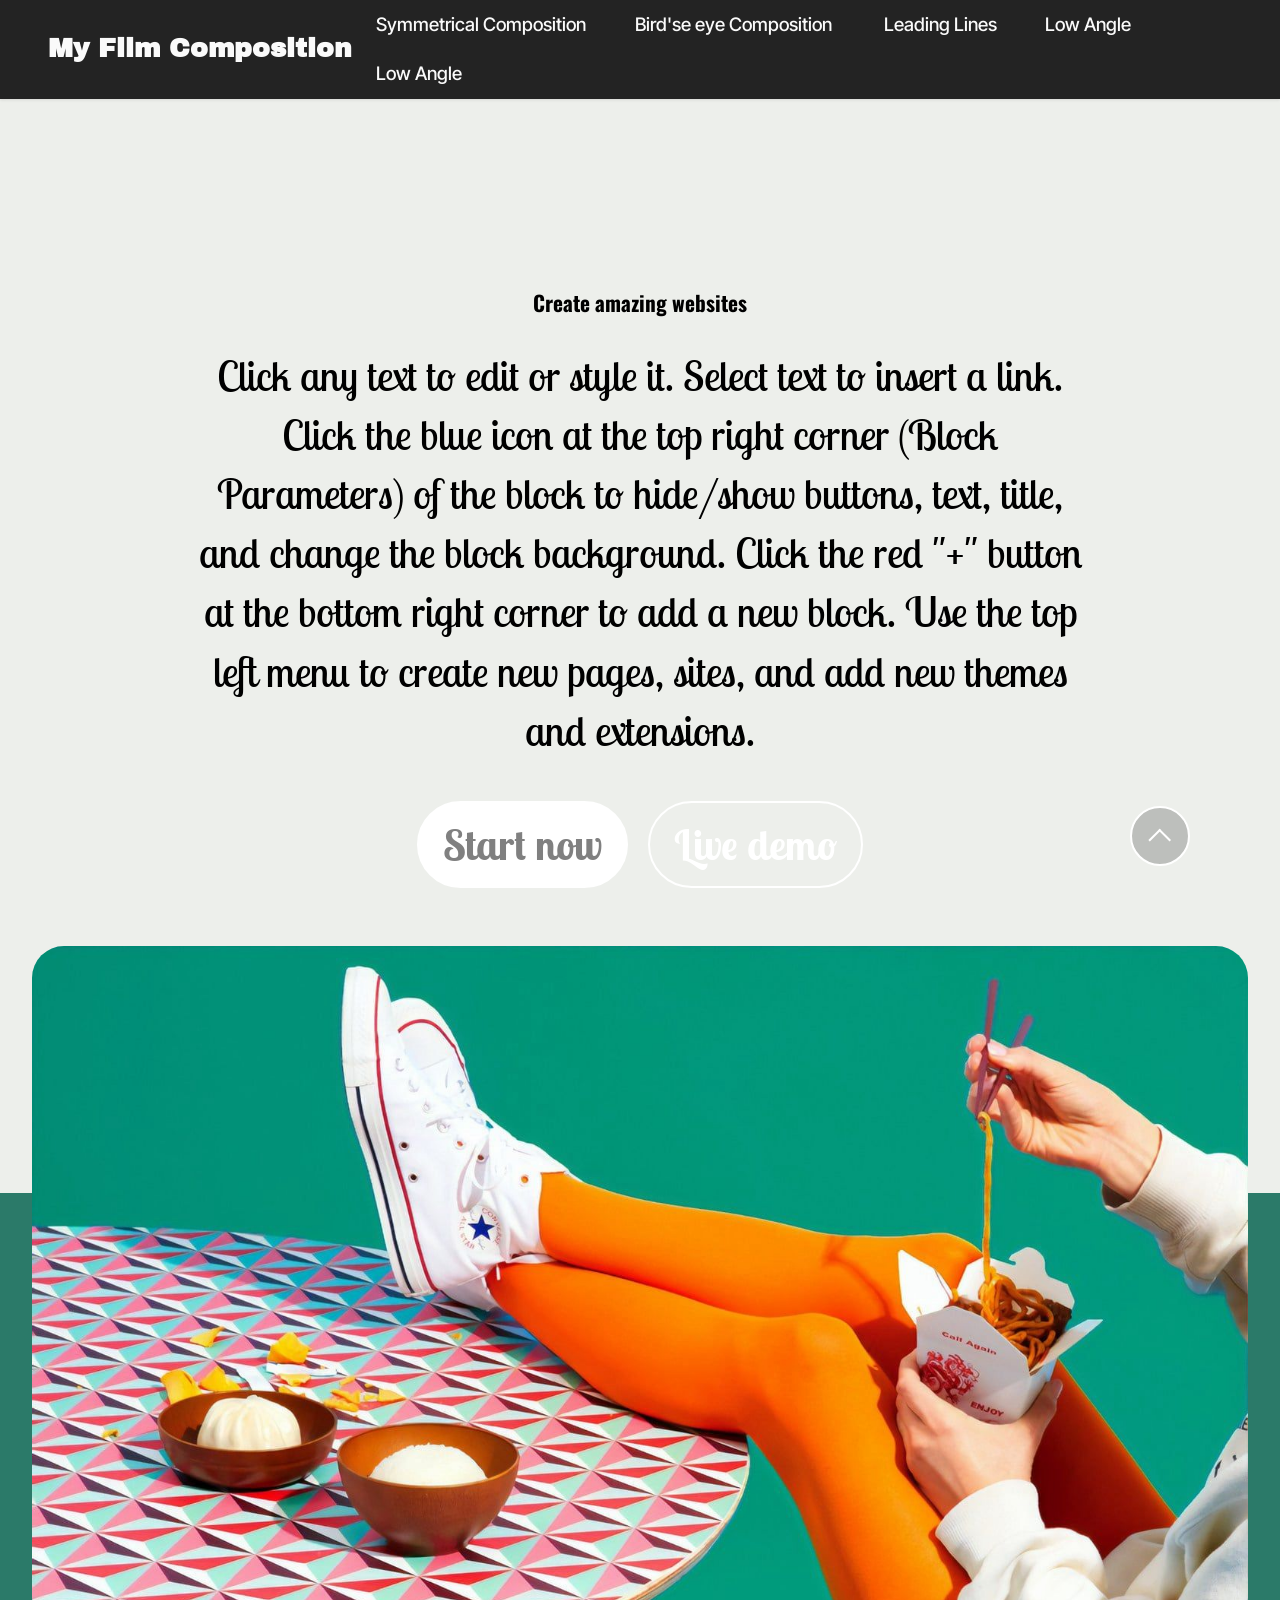
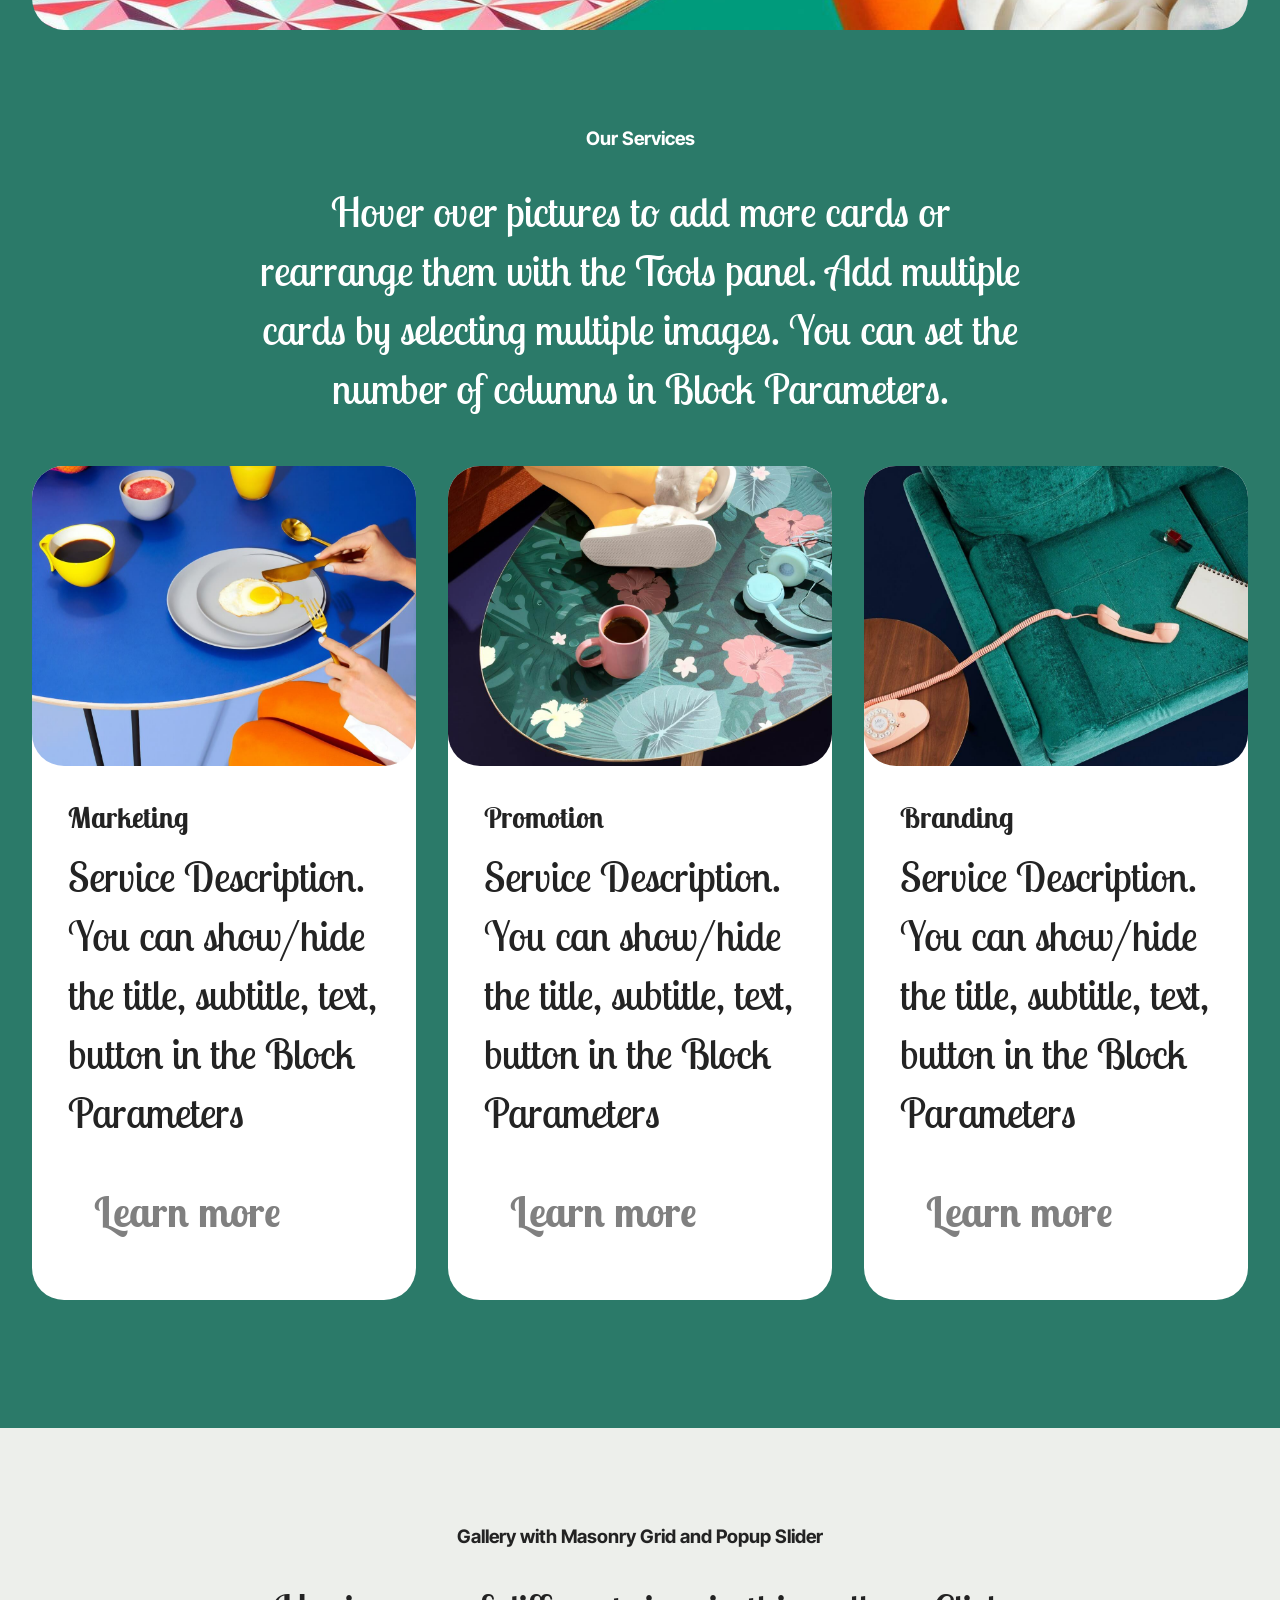
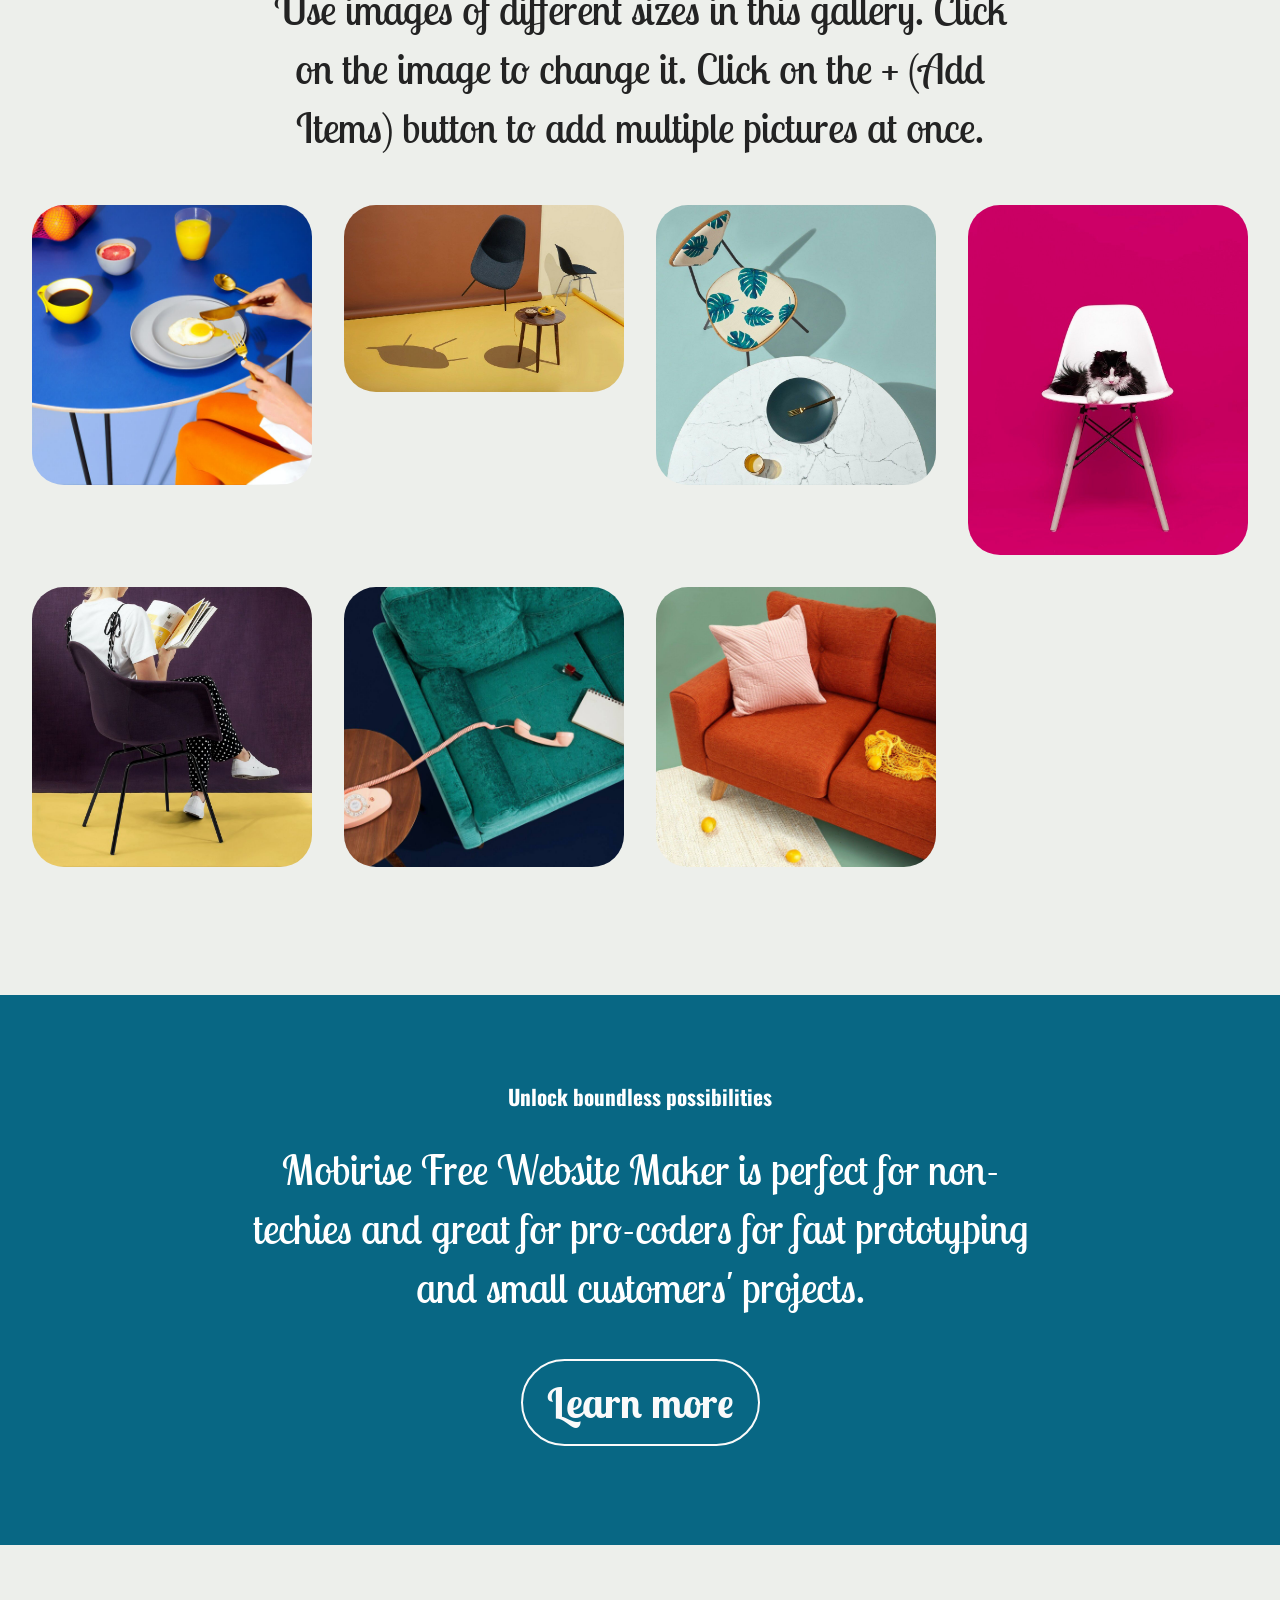
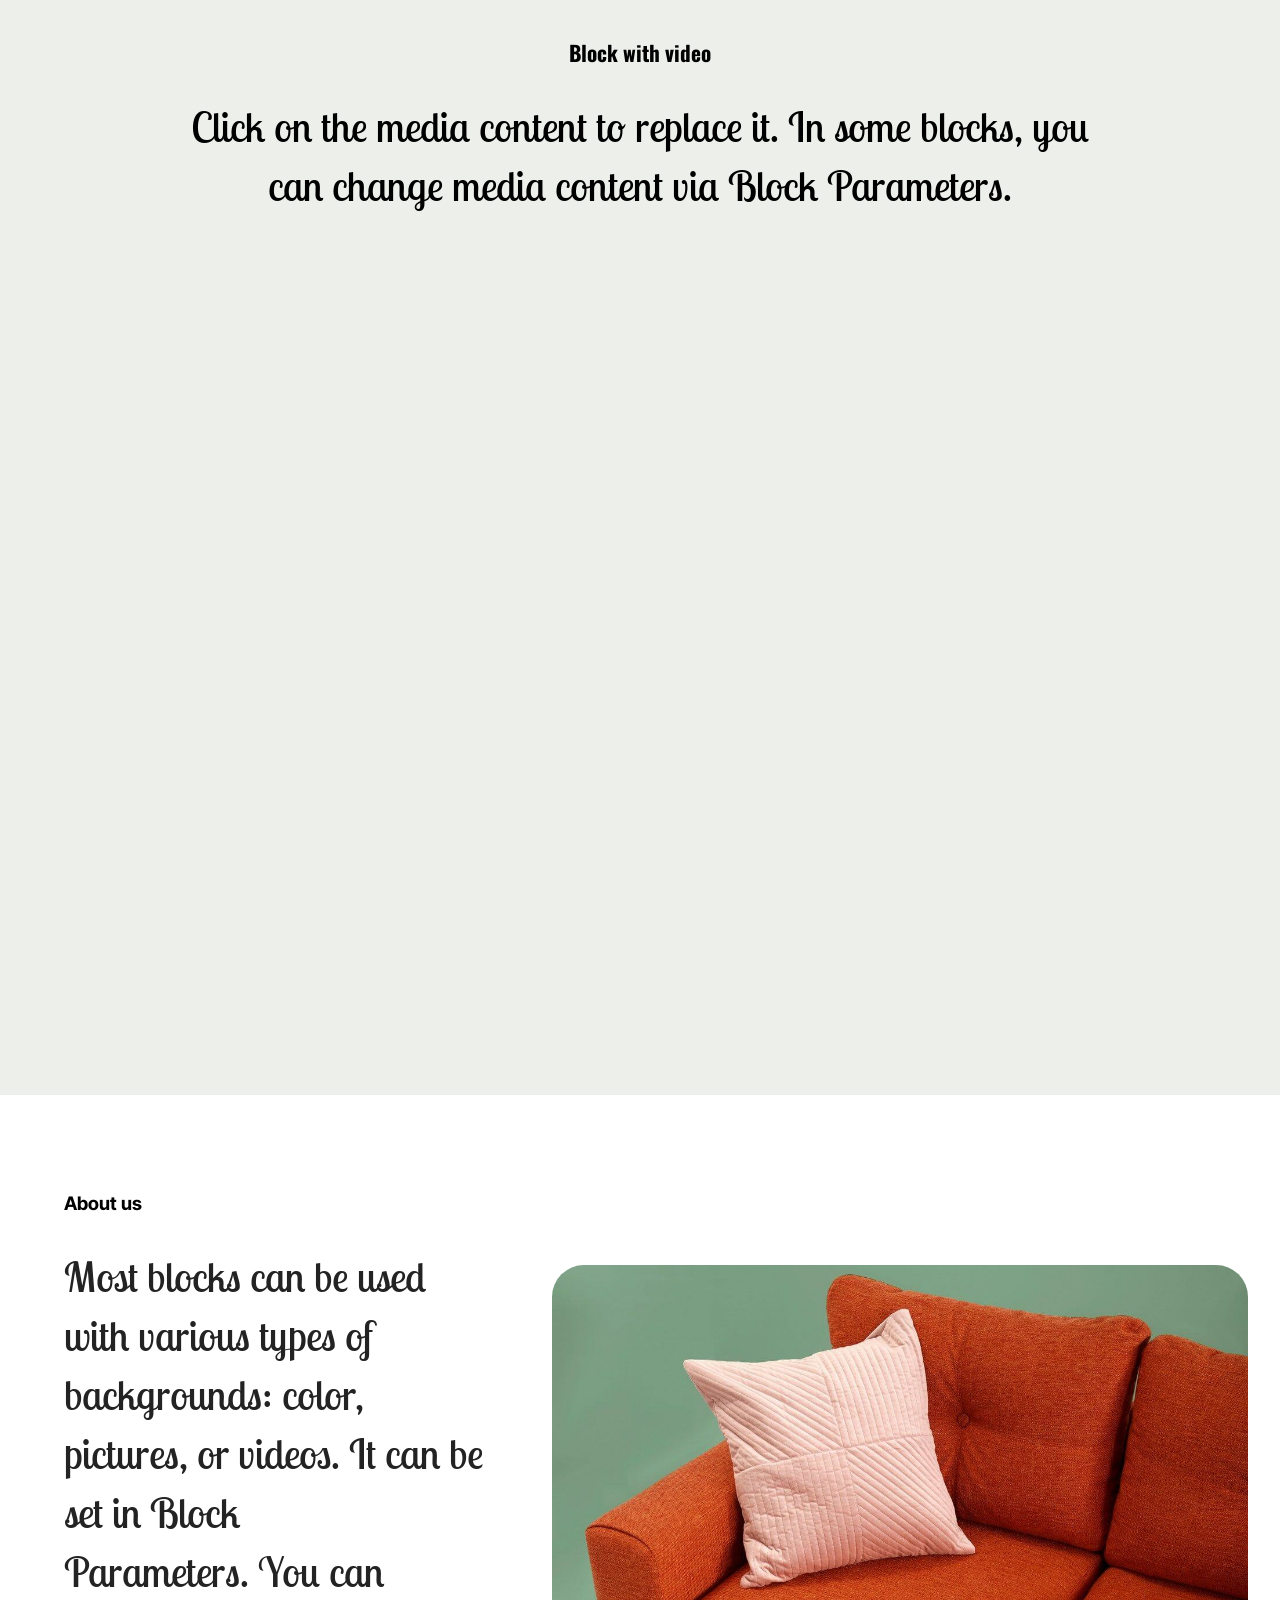
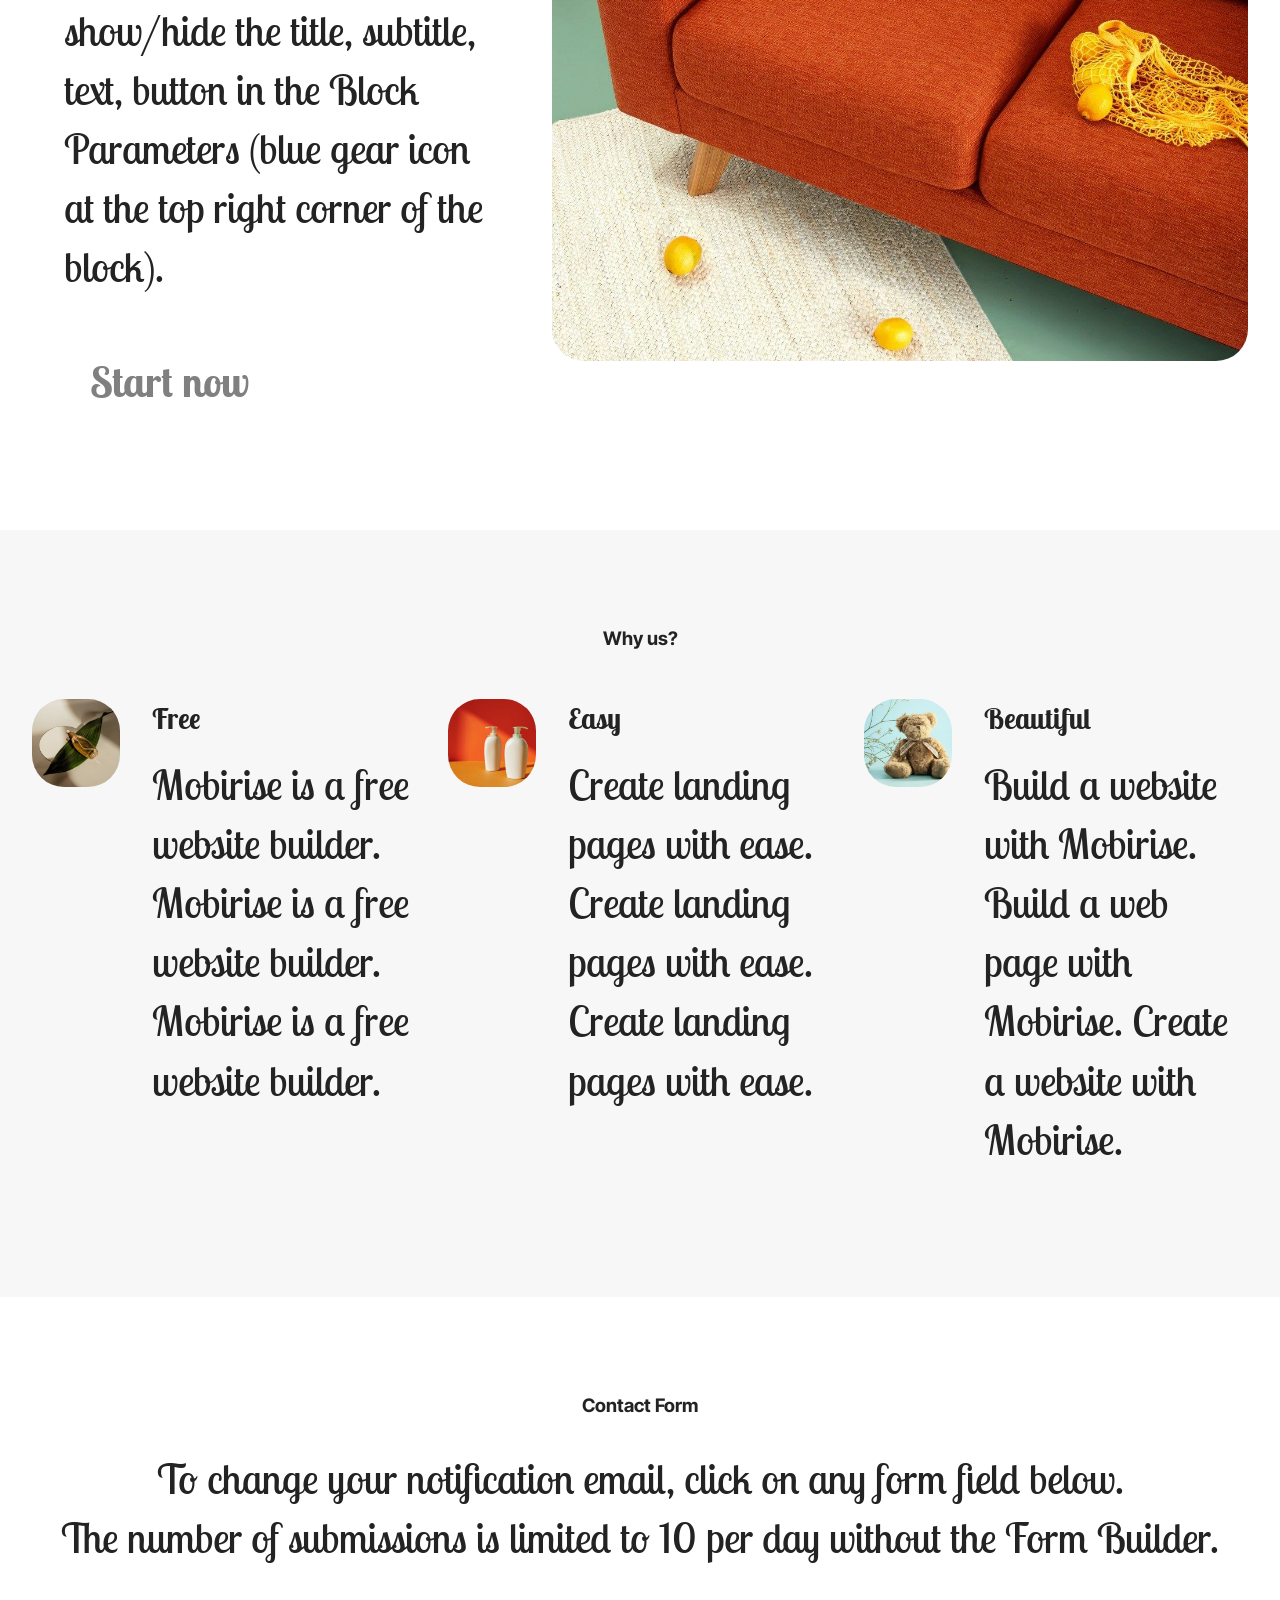
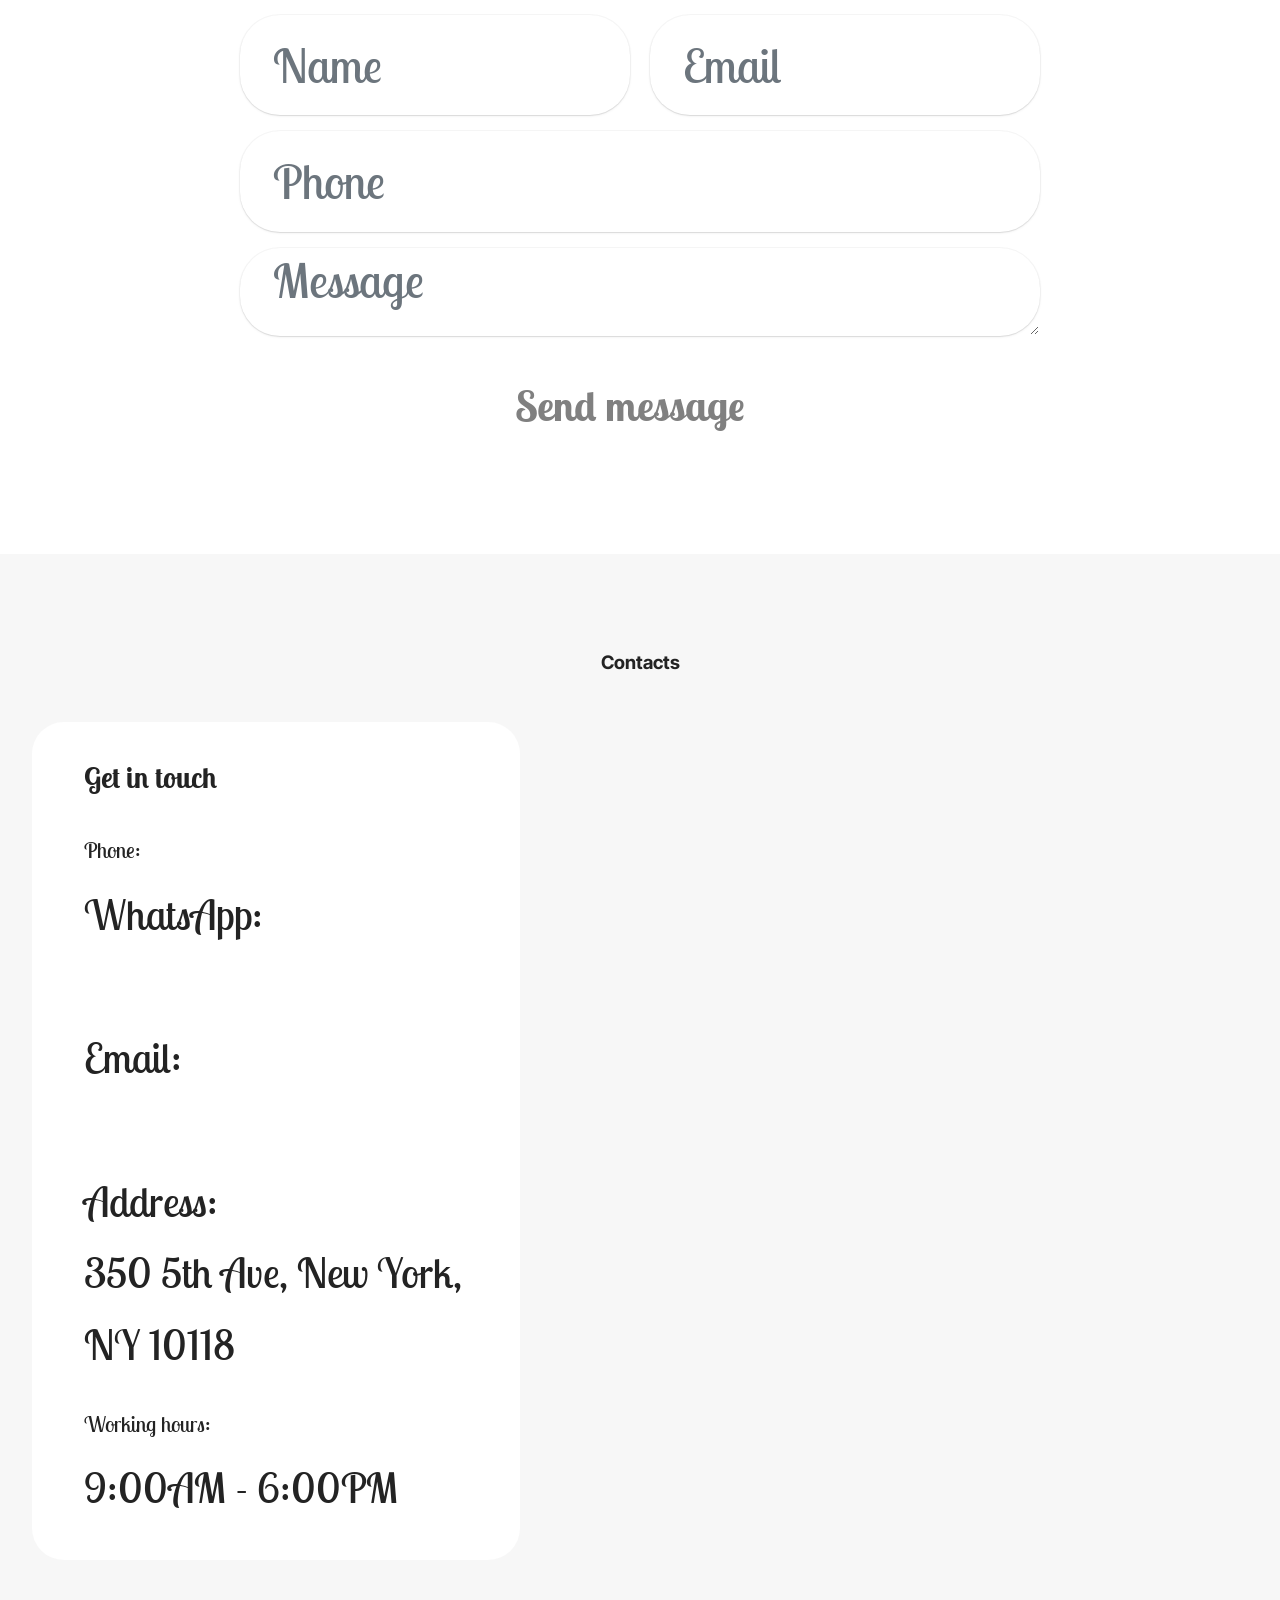
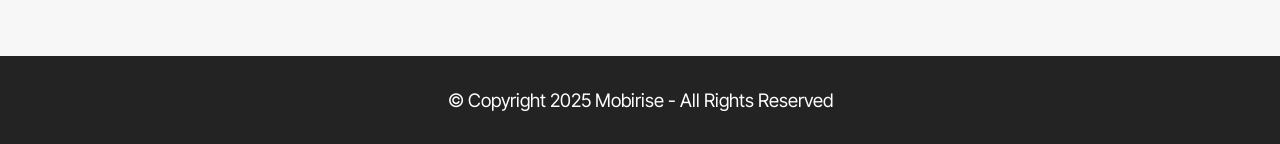
==== commit 45fe93a6: "Update index.html" ====
--- a/index.html
+++ b/index.html
@@ -26,7 +26,7 @@
   <noscript><link rel="stylesheet" href="https://fonts.googleapis.com/css?family=Lobster+Two:400,400i,700,700i&display=swap"></noscript>
   <link rel="preload" href="https://fonts.googleapis.com/css?family=Archivo+Black:400&display=swap" as="style" onload="this.onload=null;this.rel='stylesheet'">
   <noscript><link rel="stylesheet" href="https://fonts.googleapis.com/css?family=Archivo+Black:400&display=swap"></noscript>
-  <link rel="preload" as="style" href="assets/mobirise/css/mbr-additional.css?v=YV7Cbn"><link rel="stylesheet" href="assets/mobirise/css/mbr-additional.css?v=YV7Cbn" type="text/css">
+  <link rel="preload" as="style" href="assets/mobirise/css/mbr-additional.css?v=gEcrgF"><link rel="stylesheet" href="assets/mobirise/css/mbr-additional.css?v=gEcrgF" type="text/css">
 
   
   
@@ -171,75 +171,75 @@
         </div>
         <div class="row mbr-gallery mbr-masonry" data-masonry="{&quot;percentPosition&quot;: true }">
             <div class="col-12 col-md-6 col-lg-3 item gallery-image">
-                <div class="item-wrapper" data-toggle="modal" data-bs-toggle="modal" data-target="#vgifbFQbcs-modal" data-bs-target="#vgifbFQbcs-modal">
-                    <img class="w-100" src="assets/images/gallery03.jpg" alt="Mobirise Website Builder" data-slide-to="0" data-bs-slide-to="0" data-target="#lb-vgifbFQbcs" data-bs-target="#lb-vgifbFQbcs">
-                    <div class="icon-wrapper">
-                        <span class="mobi-mbri mobi-mbri-search mbr-iconfont mbr-iconfont-btn"></span>
-                    </div>
-                </div>
-                
-            </div>
-            <div class="col-12 col-md-6 col-lg-3 item gallery-image">
-                <div class="item-wrapper" data-toggle="modal" data-bs-toggle="modal" data-target="#vgifbFQbcs-modal" data-bs-target="#vgifbFQbcs-modal">
-                    <img class="w-100" src="assets/images/gallery13.jpg" alt="Mobirise Website Builder" data-slide-to="1" data-bs-slide-to="1" data-target="#lb-vgifbFQbcs" data-bs-target="#lb-vgifbFQbcs">
-                    <div class="icon-wrapper">
-                        <span class="mobi-mbri mobi-mbri-search mbr-iconfont mbr-iconfont-btn"></span>
-                    </div>
-                </div>
-                
-            </div>
-            <div class="col-12 col-md-6 col-lg-3 item gallery-image">
-                <div class="item-wrapper" data-toggle="modal" data-bs-toggle="modal" data-target="#vgifbFQbcs-modal" data-bs-target="#vgifbFQbcs-modal">
-                    <img class="w-100" src="assets/images/gallery10.jpg" alt="Mobirise Website Builder" data-slide-to="2" data-bs-slide-to="2" data-target="#lb-vgifbFQbcs" data-bs-target="#lb-vgifbFQbcs">
-                    <div class="icon-wrapper">
-                        <span class="mobi-mbri mobi-mbri-search mbr-iconfont mbr-iconfont-btn"></span>
-                    </div>
-                </div>
-                
-            </div>
-            <div class="col-12 col-md-6 col-lg-3 item gallery-image">
-                <div class="item-wrapper" data-toggle="modal" data-bs-toggle="modal" data-target="#vgifbFQbcs-modal" data-bs-target="#vgifbFQbcs-modal">
-                    <img class="w-100" src="assets/images/gallery08.jpg" alt="Mobirise Website Builder" data-slide-to="3" data-bs-slide-to="3" data-target="#lb-vgifbFQbcs" data-bs-target="#lb-vgifbFQbcs">
-                    <div class="icon-wrapper">
-                        <span class="mobi-mbri mobi-mbri-search mbr-iconfont mbr-iconfont-btn"></span>
-                    </div>
-                </div>
-                
-            </div>
-            <div class="col-12 col-md-6 col-lg-3 item gallery-image">
-                <div class="item-wrapper" data-toggle="modal" data-bs-toggle="modal" data-target="#vgifbFQbcs-modal" data-bs-target="#vgifbFQbcs-modal">
-                    <img class="w-100" src="assets/images/gallery06.jpg" alt="Mobirise Website Builder" data-slide-to="4" data-bs-slide-to="4" data-target="#lb-vgifbFQbcs" data-bs-target="#lb-vgifbFQbcs">
-                    <div class="icon-wrapper">
-                        <span class="mobi-mbri mobi-mbri-search mbr-iconfont mbr-iconfont-btn"></span>
-                    </div>
-                </div>
-                
-            </div>
-            <div class="col-12 col-md-6 col-lg-3 item gallery-image">
-                <div class="item-wrapper" data-toggle="modal" data-bs-toggle="modal" data-target="#vgifbFQbcs-modal" data-bs-target="#vgifbFQbcs-modal">
-                    <img class="w-100" src="assets/images/gallery02.jpg" alt="Mobirise Website Builder" data-slide-to="5" data-bs-slide-to="5" data-target="#lb-vgifbFQbcs" data-bs-target="#lb-vgifbFQbcs">
-                    <div class="icon-wrapper">
-                        <span class="mobi-mbri mobi-mbri-search mbr-iconfont mbr-iconfont-btn"></span>
-                    </div>
-                </div>
-                
-            </div>
-            <div class="col-12 col-md-6 col-lg-3 item gallery-image">
-                <div class="item-wrapper" data-toggle="modal" data-bs-toggle="modal" data-target="#vgifbFQbcs-modal" data-bs-target="#vgifbFQbcs-modal">
-                    <img class="w-100" src="assets/images/gallery01.jpg" alt="Mobirise Website Builder" data-slide-to="6" data-bs-slide-to="6" data-target="#lb-vgifbFQbcs" data-bs-target="#lb-vgifbFQbcs">
-                    <div class="icon-wrapper">
-                        <span class="mobi-mbri mobi-mbri-search mbr-iconfont mbr-iconfont-btn"></span>
-                    </div>
-                </div>
-                
-            </div>
-        </div>
-
-        <div class="modal mbr-slider" tabindex="-1" role="dialog" aria-hidden="true" id="vgifbFQbcs-modal">
+                <div class="item-wrapper" data-toggle="modal" data-bs-toggle="modal" data-target="#vgiftul1oC-modal" data-bs-target="#vgiftul1oC-modal">
+                    <img class="w-100" src="assets/images/gallery03.jpg" alt="Mobirise Website Builder" data-slide-to="0" data-bs-slide-to="0" data-target="#lb-vgiftul1oC" data-bs-target="#lb-vgiftul1oC">
+                    <div class="icon-wrapper">
+                        <span class="mobi-mbri mobi-mbri-search mbr-iconfont mbr-iconfont-btn"></span>
+                    </div>
+                </div>
+                
+            </div>
+            <div class="col-12 col-md-6 col-lg-3 item gallery-image">
+                <div class="item-wrapper" data-toggle="modal" data-bs-toggle="modal" data-target="#vgiftul1oC-modal" data-bs-target="#vgiftul1oC-modal">
+                    <img class="w-100" src="assets/images/gallery13.jpg" alt="Mobirise Website Builder" data-slide-to="1" data-bs-slide-to="1" data-target="#lb-vgiftul1oC" data-bs-target="#lb-vgiftul1oC">
+                    <div class="icon-wrapper">
+                        <span class="mobi-mbri mobi-mbri-search mbr-iconfont mbr-iconfont-btn"></span>
+                    </div>
+                </div>
+                
+            </div>
+            <div class="col-12 col-md-6 col-lg-3 item gallery-image">
+                <div class="item-wrapper" data-toggle="modal" data-bs-toggle="modal" data-target="#vgiftul1oC-modal" data-bs-target="#vgiftul1oC-modal">
+                    <img class="w-100" src="assets/images/gallery10.jpg" alt="Mobirise Website Builder" data-slide-to="2" data-bs-slide-to="2" data-target="#lb-vgiftul1oC" data-bs-target="#lb-vgiftul1oC">
+                    <div class="icon-wrapper">
+                        <span class="mobi-mbri mobi-mbri-search mbr-iconfont mbr-iconfont-btn"></span>
+                    </div>
+                </div>
+                
+            </div>
+            <div class="col-12 col-md-6 col-lg-3 item gallery-image">
+                <div class="item-wrapper" data-toggle="modal" data-bs-toggle="modal" data-target="#vgiftul1oC-modal" data-bs-target="#vgiftul1oC-modal">
+                    <img class="w-100" src="assets/images/gallery08.jpg" alt="Mobirise Website Builder" data-slide-to="3" data-bs-slide-to="3" data-target="#lb-vgiftul1oC" data-bs-target="#lb-vgiftul1oC">
+                    <div class="icon-wrapper">
+                        <span class="mobi-mbri mobi-mbri-search mbr-iconfont mbr-iconfont-btn"></span>
+                    </div>
+                </div>
+                
+            </div>
+            <div class="col-12 col-md-6 col-lg-3 item gallery-image">
+                <div class="item-wrapper" data-toggle="modal" data-bs-toggle="modal" data-target="#vgiftul1oC-modal" data-bs-target="#vgiftul1oC-modal">
+                    <img class="w-100" src="assets/images/gallery06.jpg" alt="Mobirise Website Builder" data-slide-to="4" data-bs-slide-to="4" data-target="#lb-vgiftul1oC" data-bs-target="#lb-vgiftul1oC">
+                    <div class="icon-wrapper">
+                        <span class="mobi-mbri mobi-mbri-search mbr-iconfont mbr-iconfont-btn"></span>
+                    </div>
+                </div>
+                
+            </div>
+            <div class="col-12 col-md-6 col-lg-3 item gallery-image">
+                <div class="item-wrapper" data-toggle="modal" data-bs-toggle="modal" data-target="#vgiftul1oC-modal" data-bs-target="#vgiftul1oC-modal">
+                    <img class="w-100" src="assets/images/gallery02.jpg" alt="Mobirise Website Builder" data-slide-to="5" data-bs-slide-to="5" data-target="#lb-vgiftul1oC" data-bs-target="#lb-vgiftul1oC">
+                    <div class="icon-wrapper">
+                        <span class="mobi-mbri mobi-mbri-search mbr-iconfont mbr-iconfont-btn"></span>
+                    </div>
+                </div>
+                
+            </div>
+            <div class="col-12 col-md-6 col-lg-3 item gallery-image">
+                <div class="item-wrapper" data-toggle="modal" data-bs-toggle="modal" data-target="#vgiftul1oC-modal" data-bs-target="#vgiftul1oC-modal">
+                    <img class="w-100" src="assets/images/gallery01.jpg" alt="Mobirise Website Builder" data-slide-to="6" data-bs-slide-to="6" data-target="#lb-vgiftul1oC" data-bs-target="#lb-vgiftul1oC">
+                    <div class="icon-wrapper">
+                        <span class="mobi-mbri mobi-mbri-search mbr-iconfont mbr-iconfont-btn"></span>
+                    </div>
+                </div>
+                
+            </div>
+        </div>
+
+        <div class="modal mbr-slider" tabindex="-1" role="dialog" aria-hidden="true" id="vgiftul1oC-modal">
             <div class="modal-dialog" role="document">
                 <div class="modal-content">
                     <div class="modal-body">
-                        <div class="carousel slide" id="lb-vgifbFQbcs" data-interval="5000" data-bs-interval="5000">
+                        <div class="carousel slide" id="lb-vgiftul1oC" data-interval="5000" data-bs-interval="5000">
                             <div class="carousel-inner">
                                 <div class="carousel-item active">
                                     <img class="d-block w-100" src="assets/images/gallery03.jpg" alt="Mobirise Website Builder">
@@ -264,21 +264,21 @@
                                 </div>
                             </div>
                             <ol class="carousel-indicators">
-                                <li data-slide-to="0" data-bs-slide-to="0" class="active" data-target="#lb-vgifbFQbcs" data-bs-target="#lb-vgifbFQbcs"></li>
-                                <li data-slide-to="1" data-bs-slide-to="1" data-target="#lb-vgifbFQbcs" data-bs-target="#lb-vgifbFQbcs"></li>
-                                <li data-slide-to="2" data-bs-slide-to="2" data-target="#lb-vgifbFQbcs" data-bs-target="#lb-vgifbFQbcs"></li>
-                                <li data-slide-to="3" data-bs-slide-to="3" data-target="#lb-vgifbFQbcs" data-bs-target="#lb-vgifbFQbcs"></li>
-                                <li data-slide-to="4" data-bs-slide-to="4" data-target="#lb-vgifbFQbcs" data-bs-target="#lb-vgifbFQbcs"></li>
-                                <li data-slide-to="5" data-bs-slide-to="5" data-target="#lb-vgifbFQbcs" data-bs-target="#lb-vgifbFQbcs"></li>
-                                <li data-slide-to="6" data-bs-slide-to="6" data-target="#lb-vgifbFQbcs" data-bs-target="#lb-vgifbFQbcs"></li>
+                                <li data-slide-to="0" data-bs-slide-to="0" class="active" data-target="#lb-vgiftul1oC" data-bs-target="#lb-vgiftul1oC"></li>
+                                <li data-slide-to="1" data-bs-slide-to="1" data-target="#lb-vgiftul1oC" data-bs-target="#lb-vgiftul1oC"></li>
+                                <li data-slide-to="2" data-bs-slide-to="2" data-target="#lb-vgiftul1oC" data-bs-target="#lb-vgiftul1oC"></li>
+                                <li data-slide-to="3" data-bs-slide-to="3" data-target="#lb-vgiftul1oC" data-bs-target="#lb-vgiftul1oC"></li>
+                                <li data-slide-to="4" data-bs-slide-to="4" data-target="#lb-vgiftul1oC" data-bs-target="#lb-vgiftul1oC"></li>
+                                <li data-slide-to="5" data-bs-slide-to="5" data-target="#lb-vgiftul1oC" data-bs-target="#lb-vgiftul1oC"></li>
+                                <li data-slide-to="6" data-bs-slide-to="6" data-target="#lb-vgiftul1oC" data-bs-target="#lb-vgiftul1oC"></li>
                             </ol>
                             <a role="button" href="" class="close" data-dismiss="modal" data-bs-dismiss="modal" aria-label="Close">
                             </a>
-                            <a class="carousel-control-prev carousel-control" role="button" data-slide="prev" data-bs-slide="prev" href="#lb-vgifbFQbcs">
+                            <a class="carousel-control-prev carousel-control" role="button" data-slide="prev" data-bs-slide="prev" href="#lb-vgiftul1oC">
                                 <span class="mobi-mbri mobi-mbri-arrow-prev" aria-hidden="true"></span>
                                 <span class="sr-only visually-hidden">Previous</span>
                             </a>
-                            <a class="carousel-control-next carousel-control" role="button" data-slide="next" data-bs-slide="next" href="#lb-vgifbFQbcs">
+                            <a class="carousel-control-next carousel-control" role="button" data-slide="next" data-bs-slide="next" href="#lb-vgiftul1oC">
                                 <span class="mobi-mbri mobi-mbri-arrow-next" aria-hidden="true"></span>
                                 <span class="sr-only visually-hidden">Next</span>
                             </a>
@@ -421,7 +421,7 @@
         </div>
         <div class="row justify-content-center mt-4">
             <div class="col-lg-8 mx-auto mbr-form" data-form-type="formoid">
-                <form action="https://mobirise.eu/" method="POST" class="mbr-form form-with-styler" data-form-title="Form Name"><input type="hidden" name="email" data-form-email="true" value="3XVCpi0D7E2KkG/jWIAMeldDr5DflPBEH3zA8+BGq7LogwvgXGWP8mJzhzg/aREriXx7KLOPr1YLtqJZxGGQhu6hMKKDWwiJuguxnoL2iDiwvytYsQJr/PRgm7le0Y1V">
+                <form action="https://mobirise.eu/" method="POST" class="mbr-form form-with-styler" data-form-title="Form Name"><input type="hidden" name="email" data-form-email="true" value="3+6PIp7hROpHWCc0o+0Cg/oQnmNElptLJkAEfTnOe1/ngPDf8pfpCCUd6DXY2i04qXQZZlUX3HrNyM/0exC81JEQaPZ8+oKPC5Iv8rfCAqHDLcnAIQnDF4yFsU20t36c">
                     <div class="row">
                         <div hidden="hidden" data-form-alert="" class="alert alert-success col-12">Thanks for filling out the form!</div>
                         <div hidden="hidden" data-form-alert-danger="" class="alert alert-danger col-12">
@@ -500,10 +500,9 @@
             </div>
         </div>
     </div>
-</section><section class="display-7" style="padding: 0;align-items: center;justify-content: center;flex-wrap: wrap;    align-content: center;display: flex;position: relative;height: 4rem;"><a href="https://mobiri.se/4654940" style="flex: 1 1;height: 4rem;position: absolute;width: 100%;z-index: 1;"><img alt="" style="height: 4rem;" src="[data-uri]"></a><p style="margin: 0;text-align: center;" class="display-7">&#8204;</p><a style="z-index:1" href="https://mobirise.com/offline-website-builder.html">Offline Website Builder</a></section><script src="assets/bootstrap/js/bootstrap.bundle.min.js"></script>  <script src="assets/smoothscroll/smooth-scroll.js"></script>  <script src="assets/ytplayer/index.js"></script>  <script src="assets/dropdown/js/navbar-dropdown.js"></script>  <script src="assets/masonry/masonry.pkgd.min.js"></script>  <script src="assets/imagesloaded/imagesloaded.pkgd.min.js"></script>  <script src="assets/theme/js/script.js"></script>  <script src="assets/gallery/player.min.js"></script>  <script src="assets/gallery/script.js"></script>  <script src="assets/formoid/formoid.min.js"></script>  
-  
+</section>
   
  <div id="scrollToTop" class="scrollToTop mbr-arrow-up"><a style="text-align: center;"><i class="mbr-arrow-up-icon mbr-arrow-up-icon-cm cm-icon cm-icon-smallarrow-up"></i></a></div>
     <input name="animation" type="hidden">
   </body>
-</html>+</html>
